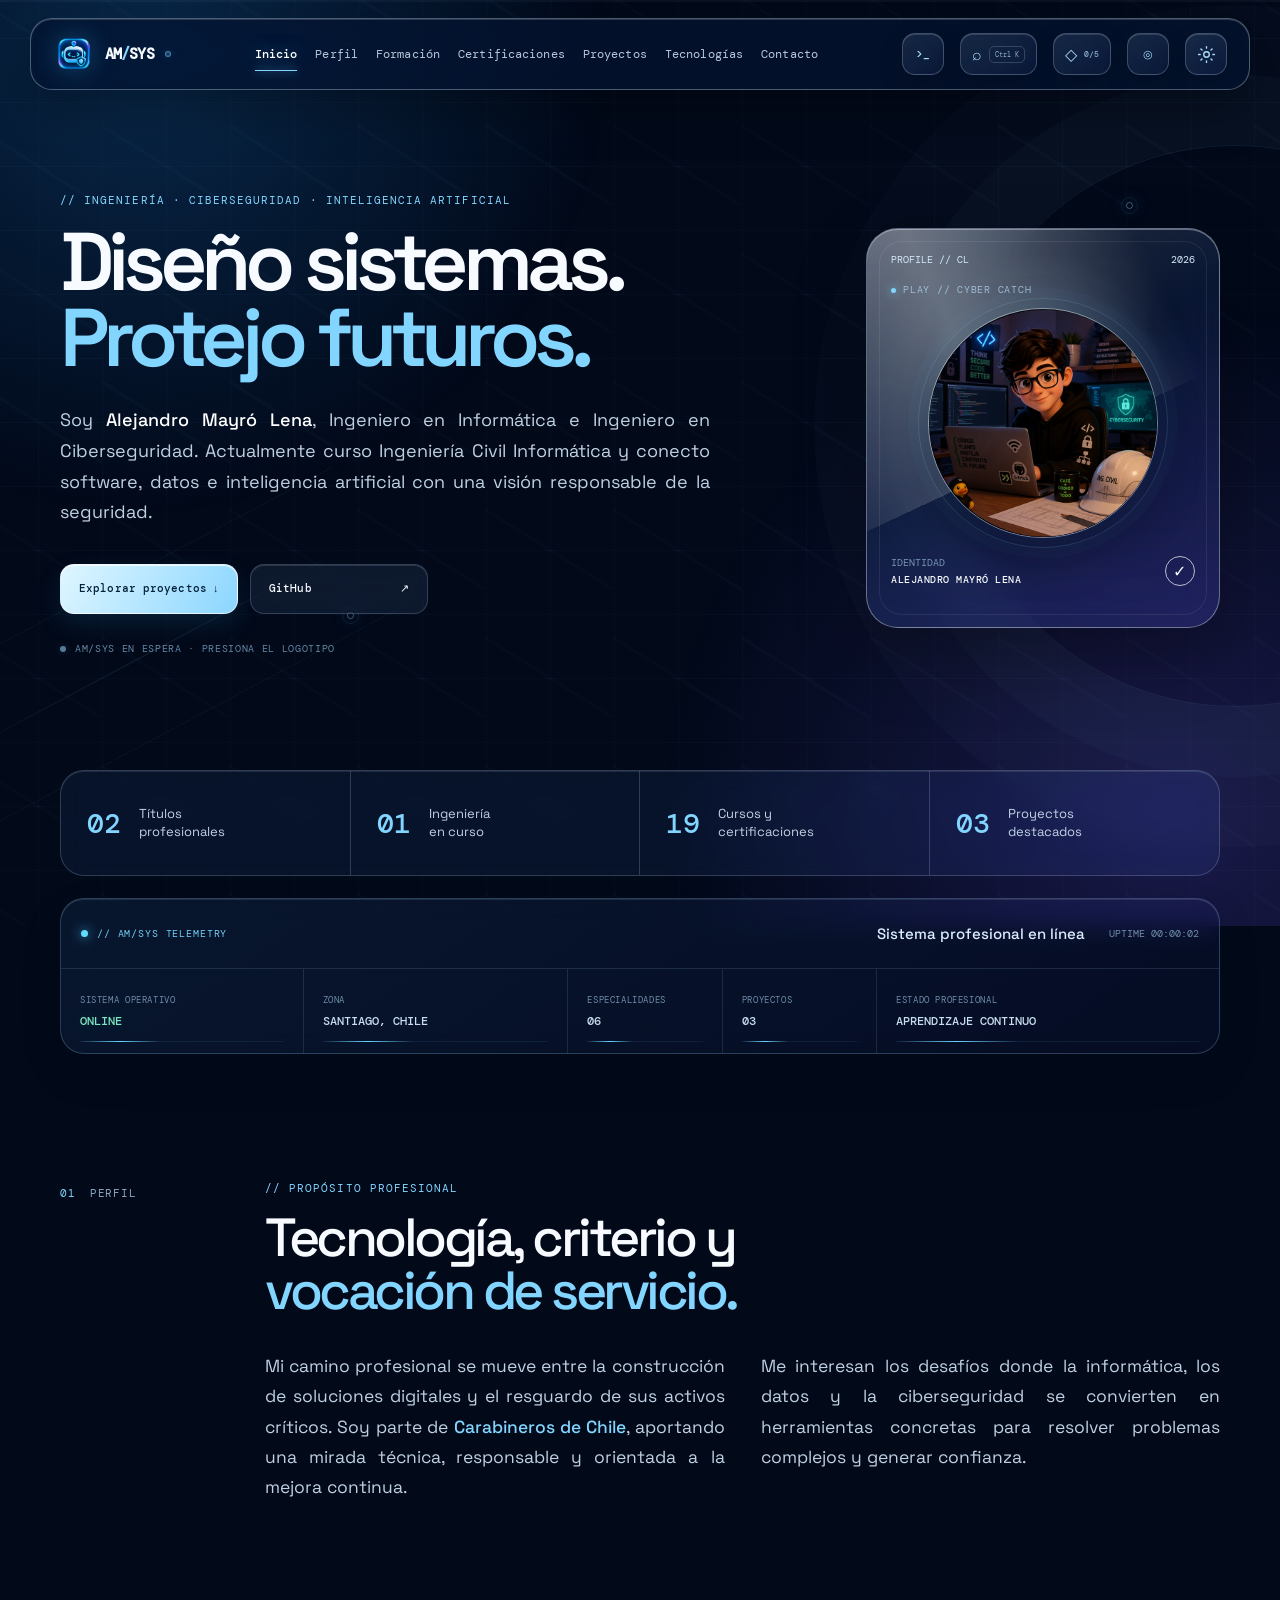
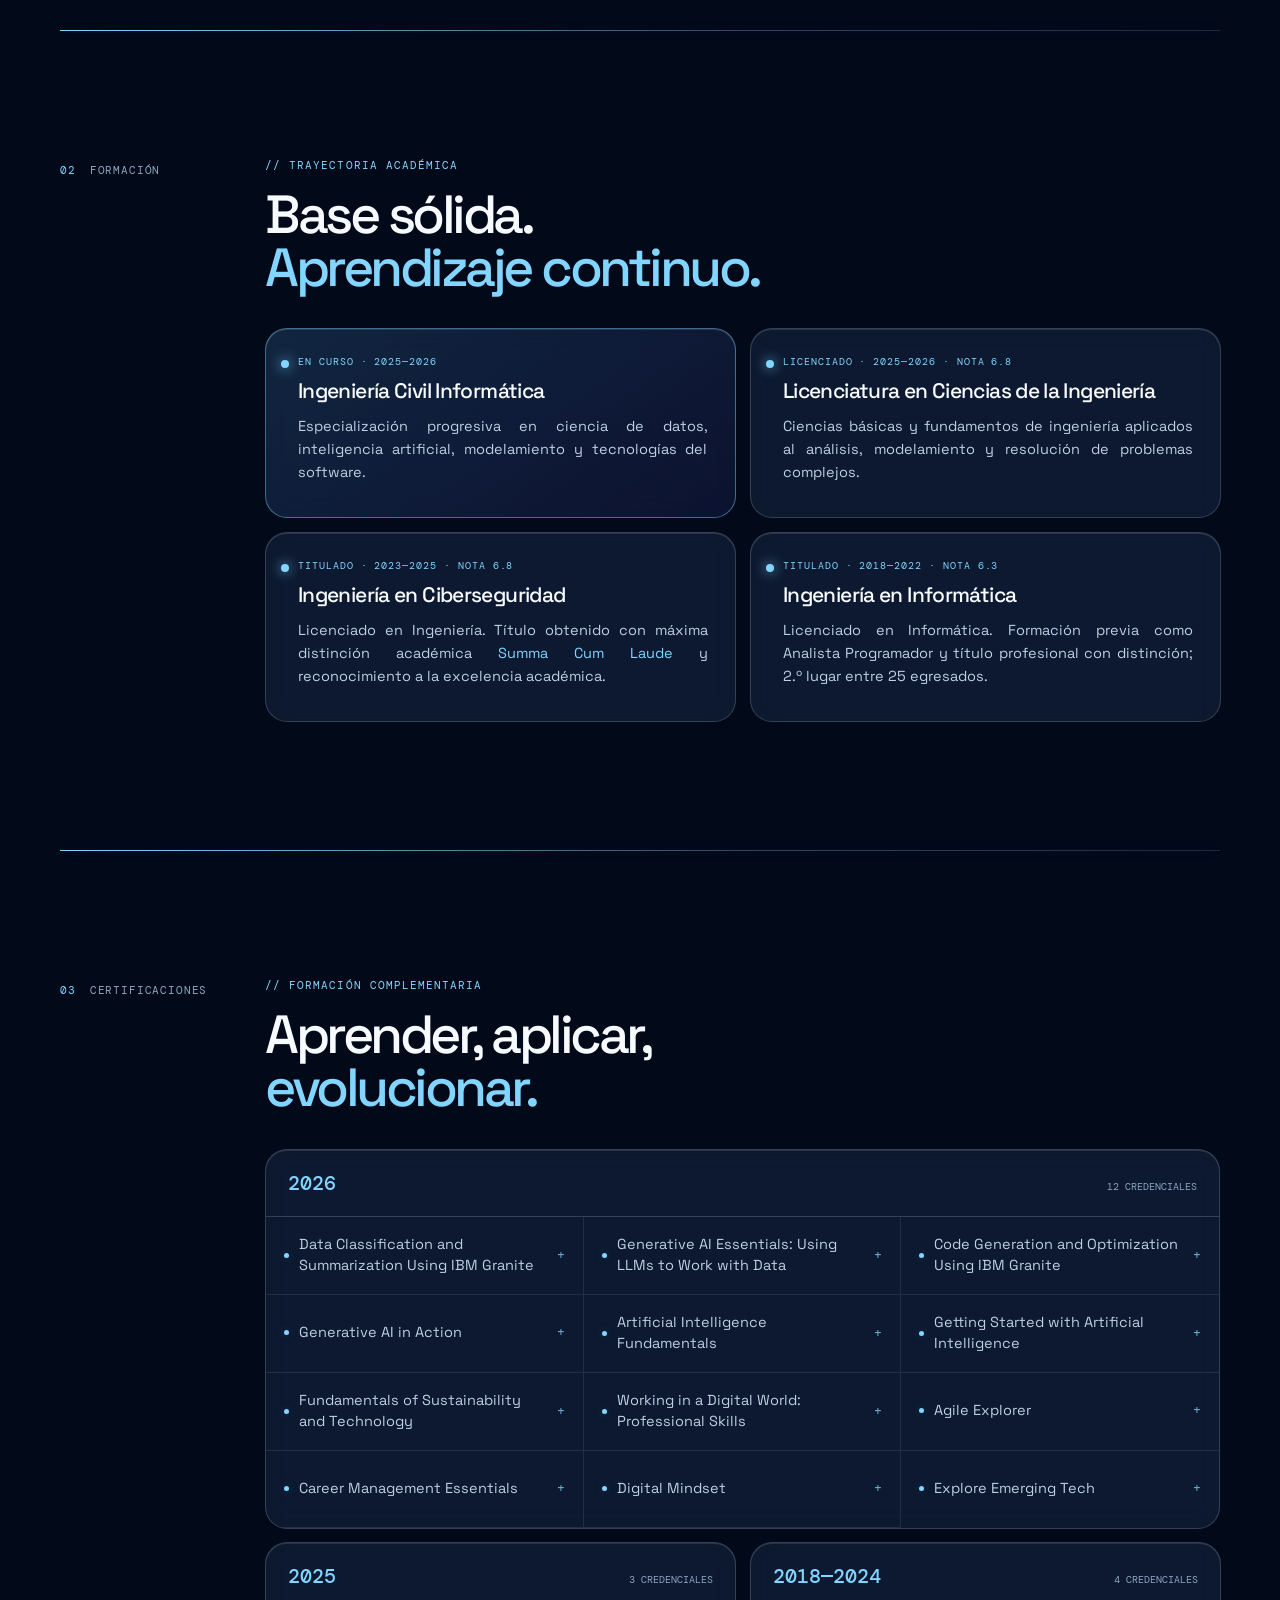
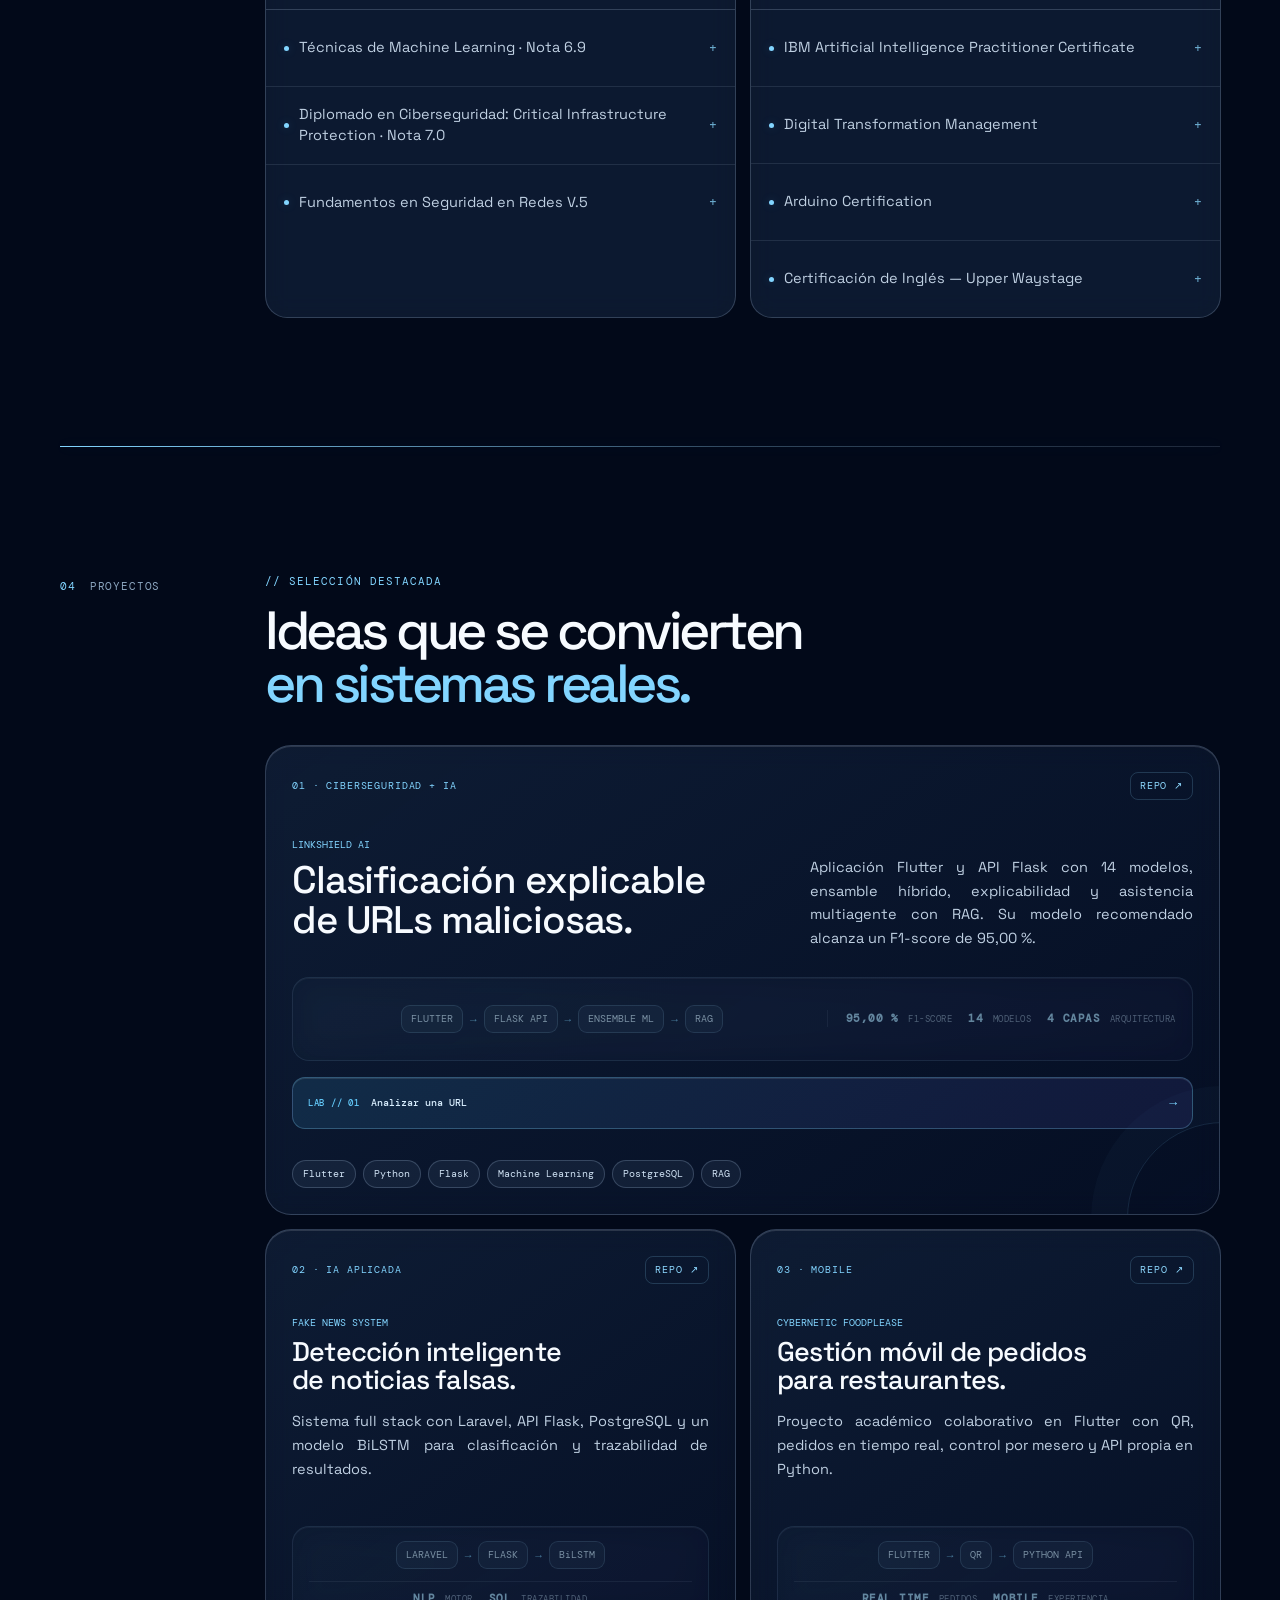
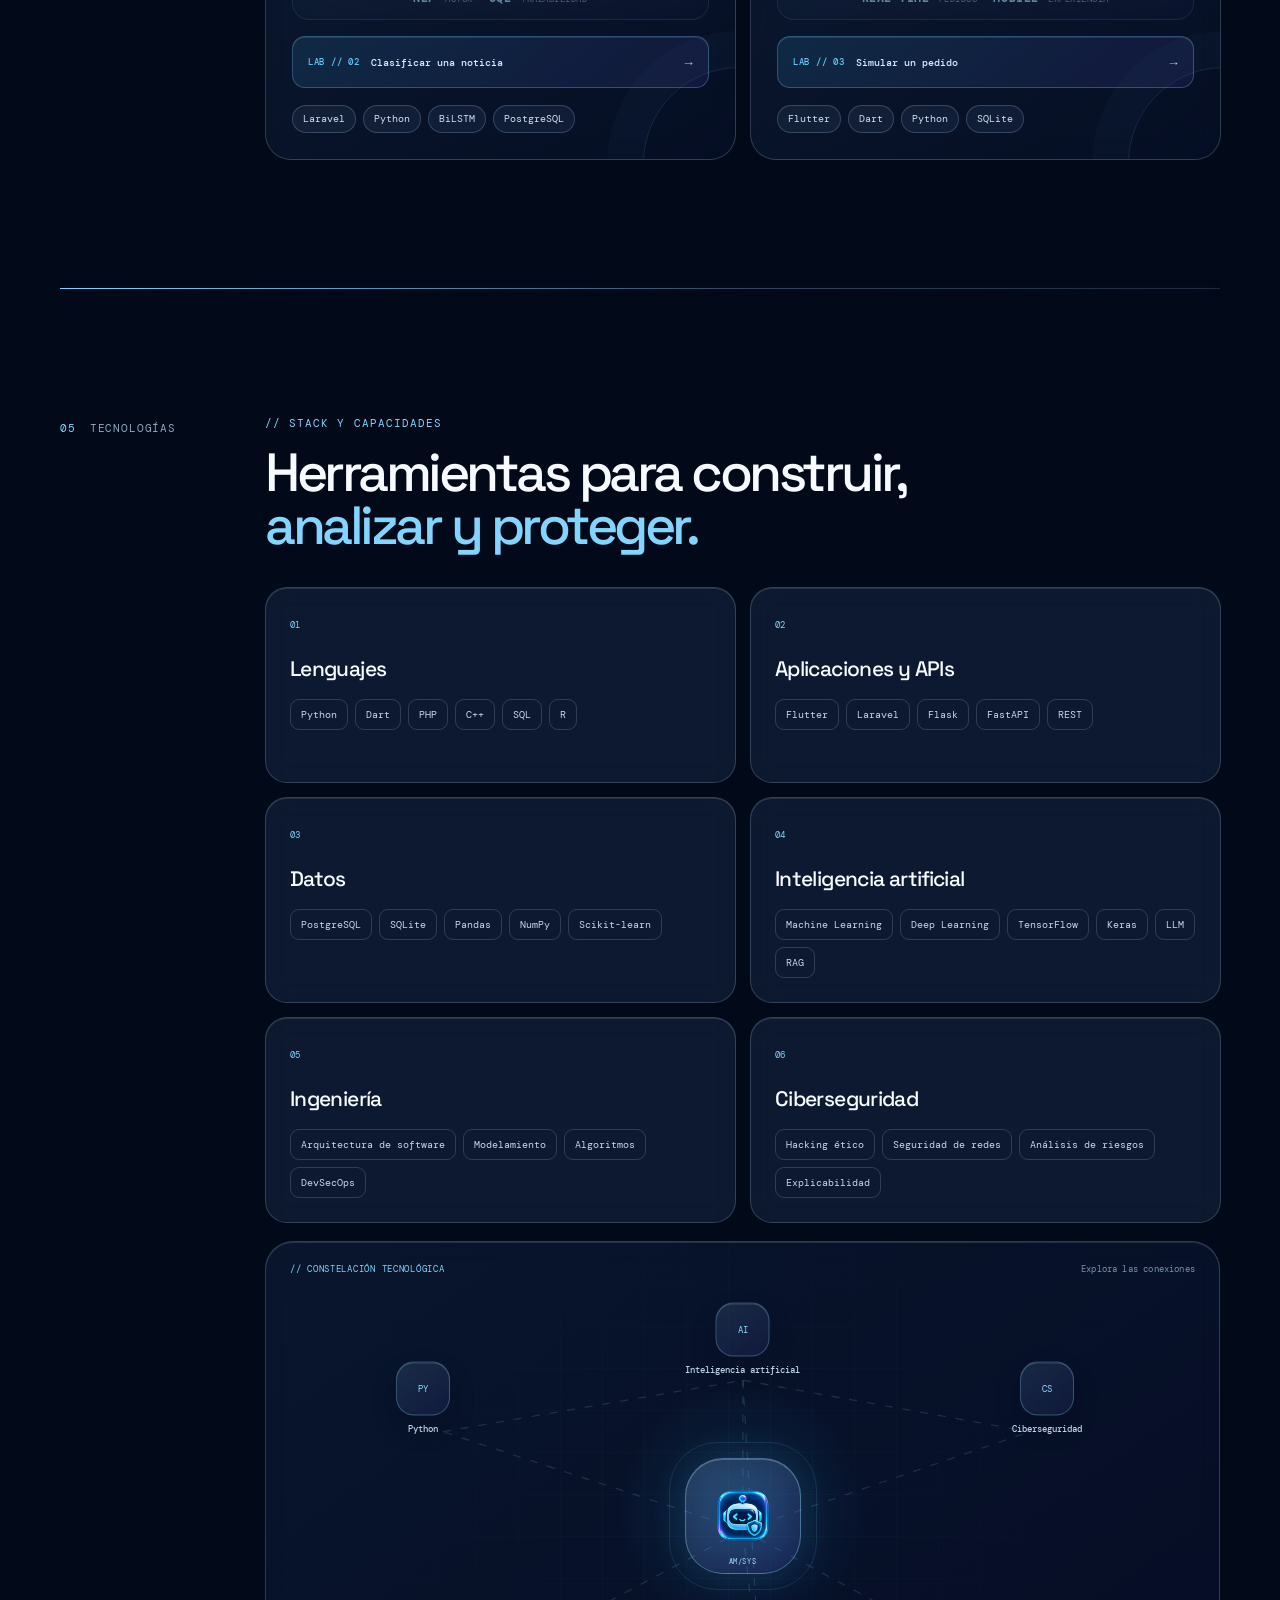
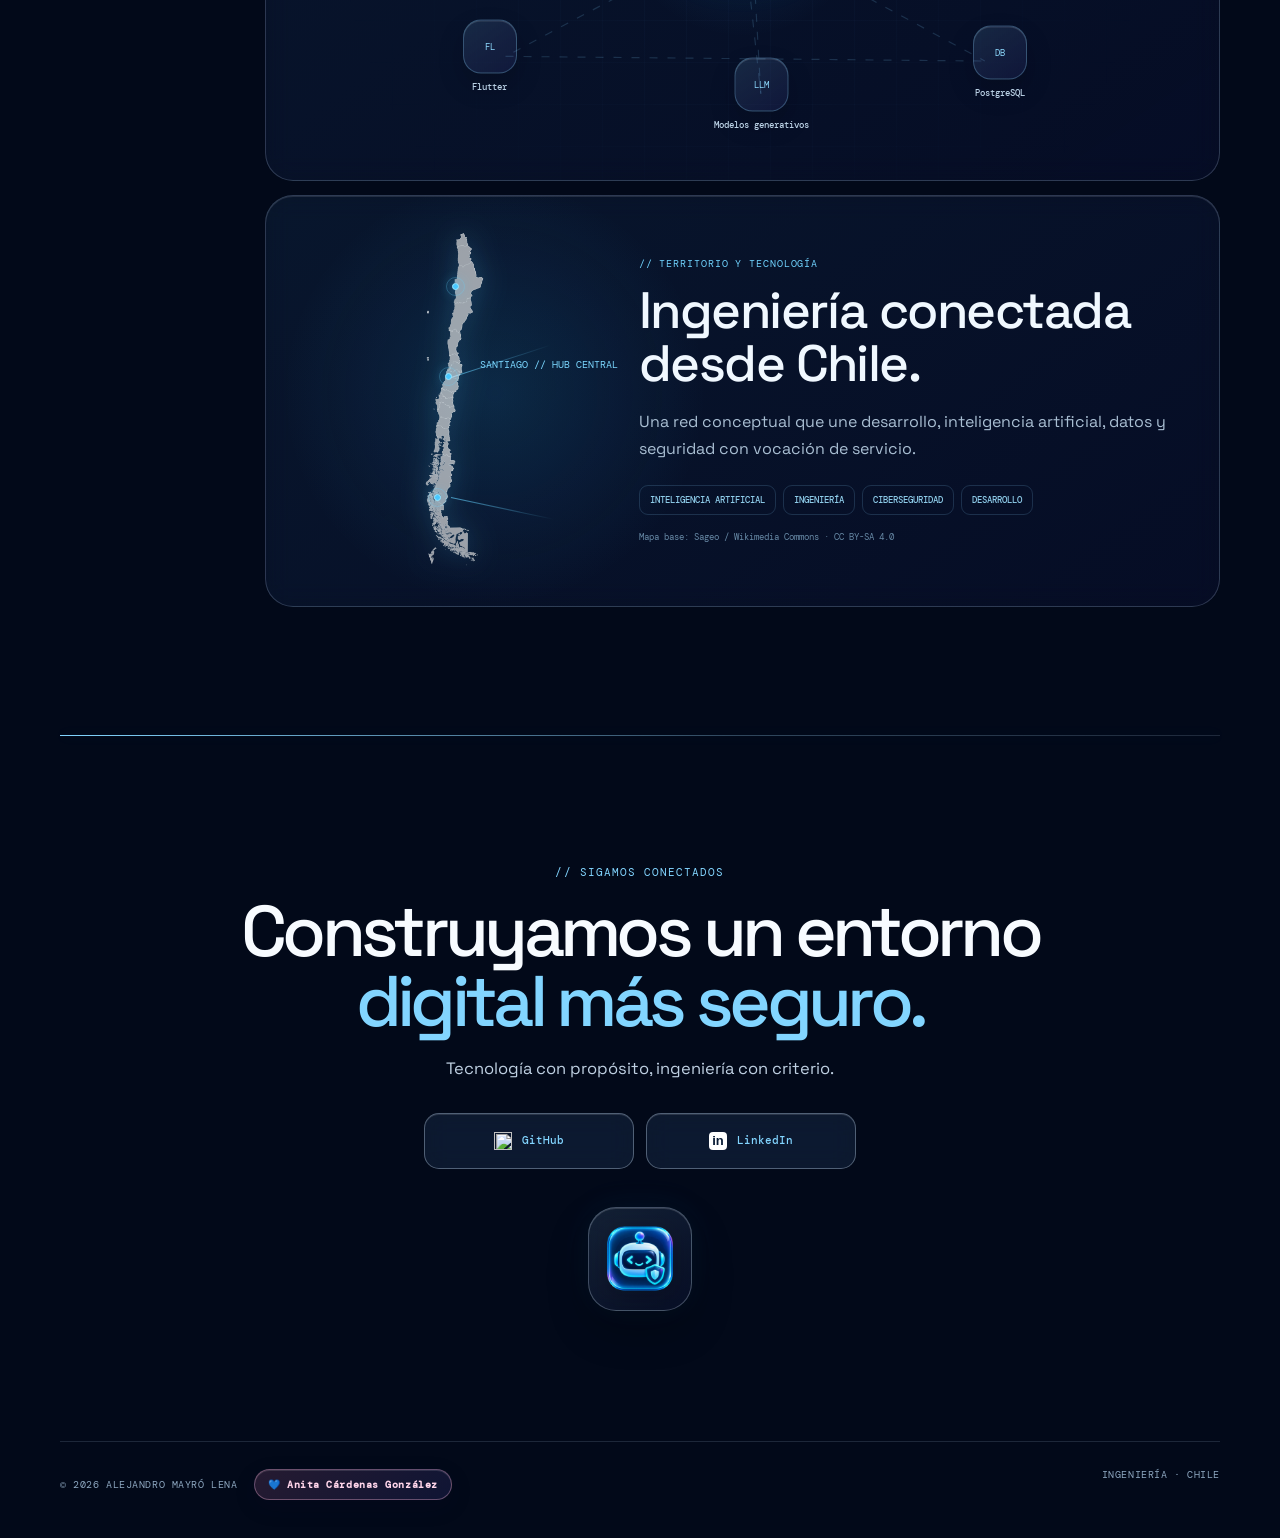
==== index.html @ 86613c45 "Refine Chile map and credential typography" ====
<!doctype html>
<html lang="es">
  <head>
    <meta charset="utf-8" />
    <meta name="viewport" content="width=device-width, initial-scale=1" />
    <meta name="theme-color" content="#020b1e" />
    <meta name="color-scheme" content="dark" />
    <meta name="description" content="Portafolio profesional de Alejandro Mayró Lena: ingeniería informática, ciberseguridad, inteligencia artificial y desarrollo de software." />
    <meta property="og:type" content="website" />
    <meta property="og:title" content="Alejandro Mayró Lena | Ingeniería, IA y Ciberseguridad" />
    <meta property="og:description" content="Ingeniería informática, ciberseguridad, inteligencia artificial y desarrollo de software con propósito." />
    <meta property="og:url" content="https://alejandrodart.github.io/" />
    <meta property="og:image" content="https://alejandrodart.github.io/og.png" />
    <meta name="twitter:card" content="summary_large_image" />
    <meta name="twitter:title" content="Alejandro Mayró Lena | Ingeniería, IA y Ciberseguridad" />
    <meta name="twitter:description" content="Ingeniería informática, ciberseguridad, inteligencia artificial y desarrollo de software con propósito." />
    <meta name="twitter:image" content="https://alejandrodart.github.io/og.png" />
    <title>Alejandro Mayró Lena | Ingeniería, IA y Ciberseguridad</title>
    <script>
      try {
        document.documentElement.dataset.theme = localStorage.getItem("am-theme") === "light" ? "light" : "dark";
        if (!localStorage.getItem("am-v5-release-boot-seen") && !window.matchMedia("(prefers-reduced-motion: reduce)").matches) {
          document.documentElement.classList.add("boot-pending");
        }
      } catch {
        document.documentElement.dataset.theme = "dark";
      }
    </script>
    <link rel="icon" type="image/png" href="assets/am-cyberbot-logo-web.png" />
    <link rel="apple-touch-icon" href="assets/am-cyberbot-logo-web.png" />
    <link rel="preconnect" href="https://fonts.googleapis.com" />
    <link rel="preconnect" href="https://fonts.gstatic.com" crossorigin />
    <link href="https://fonts.googleapis.com/css2?family=DM+Mono:wght@400;500&family=Space+Grotesk:wght@400;500;600;700&display=swap" rel="stylesheet" />
    <link rel="stylesheet" href="styles.css?v=5.2.0" />
  </head>
  <body>
    <div class="boot-screen" id="boot-screen" aria-hidden="true">
      <div class="boot-core">
        <div class="boot-logo"><img src="assets/am-cyberbot-logo-web.png" alt="" width="84" height="84" /></div>
        <p>// AM/SYS · INGENIERÍA DIGITAL</p>
        <strong>Inicializando sistema</strong>
        <div class="boot-progress"><span></span></div>
        <small id="boot-status">Verificando arquitectura...</small>
      </div>
    </div>

    <div class="scroll-progress" aria-hidden="true"><span id="scroll-progress-fill"></span></div>
    <div class="engineering-bg" aria-hidden="true">
      <div class="data-rain" id="data-rain"></div>
      <i></i><i></i><i></i><i></i>
    </div>
    <div class="holo-blueprint" id="holo-blueprint" aria-hidden="true">
      <span style="--hx:9%;--hy:22%">∇ · F(x) = Σ wᵢxᵢ</span>
      <span style="--hx:69%;--hy:16%">SECURE // 256</span>
      <span style="--hx:15%;--hy:72%">λ → MODEL</span>
      <span style="--hx:74%;--hy:77%">{ DATA : TRUST }</span>
      <span style="--hx:47%;--hy:46%">01001101 · AI</span>
    </div>
    <div class="tech-cursor" id="tech-cursor" aria-hidden="true"><i></i></div>
    <div class="system-toast" id="system-toast" role="status" aria-live="polite"></div>

    <header class="topbar">
      <button class="brand" id="system-toggle" type="button" aria-pressed="false" aria-label="Activar modo Sistema Activo" title="Activar modo Sistema Activo"><img src="assets/am-cyberbot-logo-web.png" alt="" width="42" height="42" /><span class="brand-word">AM<span>/</span>SYS</span><i class="brand-status" aria-hidden="true"></i></button>
      <nav aria-label="Navegación principal">
        <a href="#inicio">Inicio</a>
        <a href="#perfil">Perfil</a>
        <a href="#formacion">Formación</a>
        <a href="#certificaciones">Certificaciones</a>
        <a href="#proyectos">Proyectos</a>
        <a href="#tecnologias">Tecnologías</a>
        <a href="#contacto">Contacto</a>
      </nav>
      <button class="terminal-toggle" id="terminal-toggle" type="button" aria-haspopup="dialog" aria-controls="terminal-modal" aria-expanded="false" aria-keyshortcuts="`" aria-label="Abrir terminal personal" title="Abrir terminal personal">&gt;_</button>
      <button class="command-toggle" id="command-toggle" type="button" aria-haspopup="dialog" aria-controls="command-palette" aria-expanded="false" aria-keyshortcuts="Control+K Meta+K" aria-label="Abrir paleta de comandos" title="Buscar y ejecutar comandos"><span aria-hidden="true">⌕</span><kbd>Ctrl K</kbd></button>
      <button class="achievement-toggle" id="achievement-toggle" type="button" aria-haspopup="dialog" aria-controls="achievement-modal" aria-expanded="false" aria-label="Ver insignias obtenidas" title="Insignias AM/SYS"><span aria-hidden="true">◇</span><b id="achievement-count">0/5</b></button>
      <button class="cursor-toggle" id="cursor-toggle" type="button" aria-pressed="true" aria-label="Desactivar cursor tecnológico" title="Desactivar cursor tecnológico">◎</button>
      <button class="theme-toggle" id="theme-toggle" type="button" aria-label="Activar tema claro" title="Activar tema claro">
        <svg class="theme-icon theme-icon-sun" viewBox="0 0 24 24" aria-hidden="true"><circle cx="12" cy="12" r="3.5"></circle><path d="M12 2v2M12 20v2M4.93 4.93l1.42 1.42M17.65 17.65l1.42 1.42M2 12h2M20 12h2M4.93 19.07l1.42-1.42M17.65 6.35l1.42-1.42"></path></svg>
        <svg class="theme-icon theme-icon-moon" viewBox="0 0 24 24" aria-hidden="true"><path d="M20.4 15.1A8.4 8.4 0 0 1 8.9 3.6 8.8 8.8 0 1 0 20.4 15.1Z"></path></svg>
      </button>
    </header>

    <main id="inicio">
      <section class="hero" aria-labelledby="titulo-principal">
        <div class="hero-copy">
          <p class="eyebrow">// INGENIERÍA · CIBERSEGURIDAD · INTELIGENCIA ARTIFICIAL</p>
          <h1 id="titulo-principal">Diseño sistemas.<br /><em>Protejo futuros.</em></h1>
          <p class="intro">Soy <strong>Alejandro Mayró Lena</strong>, Ingeniero en Informática e Ingeniero en Ciberseguridad. Actualmente curso Ingeniería Civil Informática y conecto software, datos e inteligencia artificial con una visión responsable de la seguridad.</p>
          <div class="cta-row">
            <a class="button primary" href="#proyectos">Explorar proyectos <span>↓</span></a>
            <a class="button secondary" href="https://github.com/AlejandroDart" target="_blank" rel="noreferrer">GitHub <span>↗</span></a>
          </div>
          <div class="hero-system-readout" aria-live="polite"><i></i><span>AM/SYS EN ESPERA · PRESIONA EL LOGOTIPO</span></div>
        </div>

        <div class="identity-card" id="game-trigger" role="button" tabindex="0" aria-haspopup="dialog" aria-expanded="false" aria-label="Iniciar Cyber Catch desde la tarjeta profesional">
          <div class="card-meta"><span>PROFILE // CL</span><span>2026</span></div>
          <div class="portrait-frame">
            <img src="assets/alejandro-avatar-web.png" alt="Retrato ilustrado de Alejandro Mayró Lena" width="230" height="230" fetchpriority="high" />
            <span class="portrait-ring" aria-hidden="true"></span>
          </div>
          <div class="card-data">
            <div><small>IDENTIDAD</small><strong>ALEJANDRO MAYRÓ LENA</strong></div>
            <span class="verified">✓</span>
          </div>
          <span class="game-hint">PLAY // CYBER CATCH</span>
          <div class="reflection" aria-hidden="true"></div>
        </div>
      </section>

      <section class="metrics" aria-label="Resumen profesional">
        <article><strong>02</strong><span>Títulos<br />profesionales</span></article>
        <article><strong>01</strong><span>Ingeniería<br />en curso</span></article>
        <article><strong>19</strong><span>Cursos y<br />certificaciones</span></article>
        <article><strong>03</strong><span>Proyectos<br />destacados</span></article>
      </section>

      <section class="telemetry-panel" aria-labelledby="telemetry-title">
        <header class="telemetry-head">
          <div><span class="telemetry-pulse" aria-hidden="true"></span><p>// AM/SYS TELEMETRY</p></div>
          <strong id="telemetry-title">Sistema profesional en línea</strong>
          <small id="telemetry-uptime">UPTIME 00:00:00</small>
        </header>
        <div class="telemetry-grid">
          <article><span>SISTEMA OPERATIVO</span><strong class="telemetry-online">ONLINE</strong><i aria-hidden="true"></i></article>
          <article><span>ZONA</span><strong>SANTIAGO, CHILE</strong><i aria-hidden="true"></i></article>
          <article><span>ESPECIALIDADES</span><strong>06</strong><i aria-hidden="true"></i></article>
          <article><span>PROYECTOS</span><strong>03</strong><i aria-hidden="true"></i></article>
          <article><span>ESTADO PROFESIONAL</span><strong>APRENDIZAJE CONTINUO</strong><i aria-hidden="true"></i></article>
        </div>
      </section>

      <section id="perfil" class="section-grid profile" aria-labelledby="perfil-titulo">
        <div class="section-label"><span>01</span><p>PERFIL</p></div>
        <div class="section-content">
          <p class="eyebrow">// PROPÓSITO PROFESIONAL</p>
          <h2 id="perfil-titulo">Tecnología, criterio y<br /><em>vocación de servicio.</em></h2>
          <div class="prose-grid">
            <p>Mi camino profesional se mueve entre la construcción de soluciones digitales y el resguardo de sus activos críticos. Soy parte de <strong>Carabineros de Chile</strong>, aportando una mirada técnica, responsable y orientada a la mejora continua.</p>
            <p>Me interesan los desafíos donde la informática, los datos y la ciberseguridad se convierten en herramientas concretas para resolver problemas complejos y generar confianza.</p>
          </div>
        </div>
      </section>

      <section id="formacion" class="section-grid education" aria-labelledby="formacion-titulo">
        <div class="section-label"><span>02</span><p>FORMACIÓN</p></div>
        <div class="section-content">
          <p class="eyebrow">// TRAYECTORIA ACADÉMICA</p>
          <h2 id="formacion-titulo">Base sólida.<br /><em>Aprendizaje continuo.</em></h2>
          <div class="timeline">
            <article class="timeline-card current">
              <span class="node"></span><p class="timeline-kicker">EN CURSO · 2025—2026</p>
              <h3>Ingeniería Civil Informática</h3>
              <p>Especialización progresiva en ciencia de datos, inteligencia artificial, modelamiento y tecnologías del software.</p>
            </article>
            <article class="timeline-card">
              <span class="node"></span><p class="timeline-kicker">LICENCIADO · 2025—2026 · NOTA 6.8</p>
              <h3>Licenciatura en Ciencias de la Ingeniería</h3>
              <p>Ciencias básicas y fundamentos de ingeniería aplicados al análisis, modelamiento y resolución de problemas complejos.</p>
            </article>
            <article class="timeline-card">
              <span class="node"></span><p class="timeline-kicker">TITULADO · 2023—2025 · NOTA 6.8</p>
              <h3>Ingeniería en Ciberseguridad</h3>
              <p>Licenciado en Ingeniería. Título obtenido con máxima distinción académica <em>Summa Cum Laude</em> y reconocimiento a la excelencia académica.</p>
            </article>
            <article class="timeline-card">
              <span class="node"></span><p class="timeline-kicker">TITULADO · 2018—2022 · NOTA 6.3</p>
              <h3>Ingeniería en Informática</h3>
              <p>Licenciado en Informática. Formación previa como Analista Programador y título profesional con distinción; 2.º lugar entre 25 egresados.</p>
            </article>
          </div>
        </div>
      </section>

      <section id="certificaciones" class="section-grid certifications" aria-labelledby="certificaciones-titulo">
        <div class="section-label"><span>03</span><p>CERTIFICACIONES</p></div>
        <div class="section-content">
          <p class="eyebrow">// FORMACIÓN COMPLEMENTARIA</p>
          <h2 id="certificaciones-titulo">Aprender, aplicar,<br /><em>evolucionar.</em></h2>
          <div class="cert-groups">
            <article class="cert-year">
              <div><strong>2026</strong><span>12 credenciales</span></div>
              <ul>
                <li>Data Classification and Summarization Using IBM Granite</li><li>Generative AI Essentials: Using LLMs to Work with Data</li><li>Code Generation and Optimization Using IBM Granite</li><li>Generative AI in Action</li><li>Artificial Intelligence Fundamentals</li><li>Getting Started with Artificial Intelligence</li><li>Fundamentals of Sustainability and Technology</li><li>Working in a Digital World: Professional Skills</li><li>Agile Explorer</li><li>Career Management Essentials</li><li>Digital Mindset</li><li>Explore Emerging Tech</li>
              </ul>
            </article>
            <article class="cert-year">
              <div><strong>2025</strong><span>3 credenciales</span></div>
              <ul><li>Técnicas de Machine Learning · Nota 6.9</li><li>Diplomado en Ciberseguridad: Critical Infrastructure Protection · Nota 7.0</li><li>Fundamentos en Seguridad en Redes V.5</li></ul>
            </article>
            <article class="cert-year compact">
              <div><strong>2018—2024</strong><span>4 credenciales</span></div>
              <ul><li>IBM Artificial Intelligence Practitioner Certificate</li><li>Digital Transformation Management</li><li>Arduino Certification</li><li>Certificación de Inglés — Upper Waystage</li></ul>
            </article>
          </div>
        </div>
      </section>

      <section id="proyectos" class="section-grid projects" aria-labelledby="proyectos-titulo">
        <div class="section-label"><span>04</span><p>PROYECTOS</p></div>
        <div class="section-content">
          <p class="eyebrow">// SELECCIÓN DESTACADA</p>
          <h2 id="proyectos-titulo">Ideas que se convierten<br /><em>en sistemas reales.</em></h2>
          <div class="project-grid">
            <article class="project-card featured" data-project="phishing">
              <div class="project-top"><span>01 · CIBERSEGURIDAD + IA</span><a class="project-repo" href="https://github.com/AlejandroDart/phishing-url-classifier" target="_blank" rel="noreferrer" aria-label="Abrir repositorio de LinkShield AI">REPO ↗</a></div>
              <div class="project-body">
                <div><p class="project-name">LinkShield AI</p><h3>Clasificación explicable de URLs maliciosas.</h3></div>
                <p>Aplicación Flutter y API Flask con 14 modelos, ensamble híbrido, explicabilidad y asistencia multiagente con RAG. Su modelo recomendado alcanza un F1-score de 95,00 %.</p>
              </div>
              <div class="project-preview" aria-hidden="true">
                <div class="architecture-flow"><span>FLUTTER</span><b>→</b><span>FLASK API</span><b>→</b><span>ENSEMBLE ML</span><b>→</b><span>RAG</span></div>
                <div class="preview-metrics"><span><strong>95,00 %</strong> F1-SCORE</span><span><strong>14</strong> MODELOS</span><span><strong>4 CAPAS</strong> ARQUITECTURA</span></div>
              </div>
              <button class="lab-launch" type="button" data-lab="phishing"><span>LAB // 01</span>Analizar una URL <b>→</b></button>
              <div class="project-tags"><span>Flutter</span><span>Python</span><span>Flask</span><span>Machine Learning</span><span>PostgreSQL</span><span>RAG</span></div>
            </article>
            <article class="project-card" data-project="news">
              <div class="project-top"><span>02 · IA APLICADA</span><a class="project-repo" href="https://github.com/AlejandroDart/fake-news-system" target="_blank" rel="noreferrer" aria-label="Abrir repositorio de Fake News System">REPO ↗</a></div>
              <p class="project-name">Fake News System</p>
              <h3>Detección inteligente de noticias falsas.</h3>
              <p>Sistema full stack con Laravel, API Flask, PostgreSQL y un modelo BiLSTM para clasificación y trazabilidad de resultados.</p>
              <div class="project-preview" aria-hidden="true">
                <div class="architecture-flow"><span>LARAVEL</span><b>→</b><span>FLASK</span><b>→</b><span>BiLSTM</span></div>
                <div class="preview-metrics"><span><strong>NLP</strong> MOTOR</span><span><strong>SQL</strong> TRAZABILIDAD</span></div>
              </div>
              <button class="lab-launch" type="button" data-lab="news"><span>LAB // 02</span>Clasificar una noticia <b>→</b></button>
              <div class="project-tags"><span>Laravel</span><span>Python</span><span>BiLSTM</span><span>PostgreSQL</span></div>
            </article>
            <article class="project-card" data-project="food">
              <div class="project-top"><span>03 · MOBILE</span><a class="project-repo" href="https://github.com/AlejandroDart/FoodPlease" target="_blank" rel="noreferrer" aria-label="Abrir repositorio de FoodPlease">REPO ↗</a></div>
              <p class="project-name">Cybernetic FoodPlease</p>
              <h3>Gestión móvil de pedidos para restaurantes.</h3>
              <p>Proyecto académico colaborativo en Flutter con QR, pedidos en tiempo real, control por mesero y API propia en Python.</p>
              <div class="project-preview" aria-hidden="true">
                <div class="architecture-flow"><span>FLUTTER</span><b>→</b><span>QR</span><b>→</b><span>PYTHON API</span></div>
                <div class="preview-metrics"><span><strong>REAL TIME</strong> PEDIDOS</span><span><strong>MOBILE</strong> EXPERIENCIA</span></div>
              </div>
              <button class="lab-launch" type="button" data-lab="food"><span>LAB // 03</span>Simular un pedido <b>→</b></button>
              <div class="project-tags"><span>Flutter</span><span>Dart</span><span>Python</span><span>SQLite</span></div>
            </article>
          </div>
        </div>
      </section>

      <section id="tecnologias" class="section-grid technologies" aria-labelledby="tecnologias-titulo">
        <div class="section-label"><span>05</span><p>TECNOLOGÍAS</p></div>
        <div class="section-content">
          <p class="eyebrow">// STACK Y CAPACIDADES</p>
          <h2 id="tecnologias-titulo">Herramientas para construir,<br /><em>analizar y proteger.</em></h2>
          <div class="tech-grid">
            <article><span class="tech-number">01</span><h3>Lenguajes</h3><div><span>Python</span><span>Dart</span><span>PHP</span><span>C++</span><span>SQL</span><span>R</span></div></article>
            <article><span class="tech-number">02</span><h3>Aplicaciones y APIs</h3><div><span>Flutter</span><span>Laravel</span><span>Flask</span><span>FastAPI</span><span>REST</span></div></article>
            <article><span class="tech-number">03</span><h3>Datos</h3><div><span>PostgreSQL</span><span>SQLite</span><span>Pandas</span><span>NumPy</span><span>Scikit-learn</span></div></article>
            <article><span class="tech-number">04</span><h3>Inteligencia artificial</h3><div><span>Machine Learning</span><span>Deep Learning</span><span>TensorFlow</span><span>Keras</span><span>LLM</span><span>RAG</span></div></article>
            <article><span class="tech-number">05</span><h3>Ingeniería</h3><div><span>Arquitectura de software</span><span>Modelamiento</span><span>Algoritmos</span><span>DevSecOps</span></div></article>
            <article><span class="tech-number">06</span><h3>Ciberseguridad</h3><div><span>Hacking ético</span><span>Seguridad de redes</span><span>Análisis de riesgos</span><span>Explicabilidad</span></div></article>
          </div>
          <div class="tech-map" id="tech-map" aria-label="Mapa interactivo de conexiones tecnológicas">
            <div class="tech-map-head"><span>// CONSTELACIÓN TECNOLÓGICA</span><small>Explora las conexiones</small></div>
            <svg class="tech-edges" viewBox="0 0 1000 500" preserveAspectRatio="none" aria-hidden="true">
              <line class="edge python ia" x1="500" y1="250" x2="165" y2="145" />
              <line class="edge flutter" x1="500" y1="250" x2="235" y2="385" />
              <line class="edge ia llm" x1="500" y1="250" x2="500" y2="90" />
              <line class="edge cyber ia" x1="500" y1="250" x2="820" y2="145" />
              <line class="edge postgres flutter" x1="500" y1="250" x2="770" y2="390" />
              <line class="edge llm" x1="500" y1="250" x2="520" y2="425" />
              <line class="edge python ia llm" x1="165" y1="145" x2="500" y2="90" />
              <line class="edge flutter postgres" x1="235" y1="385" x2="770" y2="390" />
              <line class="edge ia cyber" x1="500" y1="90" x2="820" y2="145" />
              <line class="edge ia llm" x1="500" y1="90" x2="520" y2="425" />
            </svg>
            <button class="tech-node node-python" type="button" data-tech="python"><span>PY</span><strong>Python</strong></button>
            <button class="tech-node node-flutter" type="button" data-tech="flutter"><span>FL</span><strong>Flutter</strong></button>
            <button class="tech-node node-ia" type="button" data-tech="ia"><span>AI</span><strong>Inteligencia artificial</strong></button>
            <button class="tech-node node-cyber" type="button" data-tech="cyber"><span>CS</span><strong>Ciberseguridad</strong></button>
            <button class="tech-node node-postgres" type="button" data-tech="postgres"><span>DB</span><strong>PostgreSQL</strong></button>
            <button class="tech-node node-llm" type="button" data-tech="llm"><span>LLM</span><strong>Modelos generativos</strong></button>
            <div class="tech-core" aria-hidden="true"><img src="assets/am-cyberbot-logo-web.png" alt="" width="68" height="68" /><span>AM/SYS</span></div>
          </div>
          <div class="chile-network" aria-label="Mapa tecnológico de Chile con centro en Santiago">
            <div class="chile-visual" aria-hidden="true">
              <img class="chile-land" src="assets/chile-map-sageo-cc-by-sa.png" alt="" width="240" height="1200" loading="lazy" decoding="async" />
              <i class="chile-node chile-node-north"></i>
              <i class="chile-node chile-node-santiago"></i>
              <i class="chile-node chile-node-south"></i>
              <span class="chile-city">SANTIAGO // HUB CENTRAL</span>
            </div>
            <div class="chile-copy">
              <p>// TERRITORIO Y TECNOLOGÍA</p>
              <h3>Ingeniería conectada<br />desde Chile.</h3>
              <span>Una red conceptual que une desarrollo, inteligencia artificial, datos y seguridad con vocación de servicio.</span>
              <div class="chile-signals"><b>INTELIGENCIA ARTIFICIAL</b><b>INGENIERÍA</b><b>CIBERSEGURIDAD</b><b>DESARROLLO</b></div>
              <a class="map-credit" href="https://commons.wikimedia.org/wiki/File:Chile_blank_map.svg" target="_blank" rel="noreferrer">Mapa base: Sageo / Wikimedia Commons · CC BY-SA 4.0</a>
            </div>
          </div>
        </div>
      </section>

      <section id="contacto" class="contact" aria-labelledby="contacto-titulo">
        <p class="eyebrow">// SIGAMOS CONECTADOS</p>
        <h2 id="contacto-titulo">Construyamos un entorno<br /><em>digital más seguro.</em></h2>
        <p class="contact-copy">Tecnología con propósito, ingeniería con criterio.</p>
        <div class="contact-links">
          <a href="https://github.com/AlejandroDart" target="_blank" rel="noreferrer"><img src="https://cdn.simpleicons.org/github/FFFFFF" alt="" width="18" height="18" referrerpolicy="no-referrer" /><span>GitHub</span></a>
          <a href="https://www.linkedin.com/in/amavr6" target="_blank" rel="noreferrer"><span class="social-mark linkedin" aria-hidden="true">in</span><span>LinkedIn</span></a>
        </div>
        <div class="contact-brand" aria-label="Identidad visual AM Cyberbot">
          <img src="assets/am-cyberbot-logo-web.png" alt="Logotipo AM Cyberbot" width="88" height="88" loading="lazy" decoding="async" />
        </div>
      </section>
    </main>

    <div class="game-overlay" id="game-overlay" role="dialog" aria-modal="true" aria-labelledby="game-title" aria-describedby="game-help" hidden>
      <section class="game-shell">
        <header class="game-header">
          <div>
            <p class="game-kicker">// EASTER EGG ACTIVADO</p>
            <h2 id="game-title">Cyber Catch <em>// CL</em></h2>
          </div>
          <button class="game-close" id="game-close" type="button" aria-label="Cerrar juego">×</button>
        </header>

        <div class="game-hud" aria-label="Marcador del juego">
          <div><span>ATRAPADOS</span><strong id="game-caught">00</strong></div>
          <div><span>PERDIDOS</span><strong id="game-missed">00</strong></div>
          <div><span>RESTANTES</span><strong id="game-remaining">24</strong></div>
          <div><span>PUNTOS</span><strong id="game-score">0000</strong></div>
        </div>
        <div class="game-progress" aria-hidden="true"><span id="game-progress-fill"></span></div>

        <div class="game-field" id="game-field">
          <p class="game-help" id="game-help">Atrapa las esferas antes de que lleguen al final.</p>
          <div class="game-result" id="game-result" hidden>
            <p>// SESIÓN COMPLETADA</p>
            <strong id="game-final-score">0000 PTS</strong>
            <span id="game-final-detail">0 de 24 objetivos atrapados</span>
            <button type="button" id="game-restart">Jugar nuevamente</button>
          </div>
        </div>
        <p class="sr-status" id="game-status" aria-live="polite"></p>
      </section>
    </div>

    <div class="lab-modal" id="project-lab" role="dialog" aria-modal="true" aria-labelledby="lab-title" hidden>
      <section class="lab-shell">
        <header class="lab-header">
          <div class="lab-brand"><i aria-hidden="true"></i><span>AM/SYS // PROJECT LAB</span><strong id="lab-title">Laboratorio interactivo</strong></div>
          <span class="lab-local">SIMULACIÓN LOCAL · SIN ENVÍO DE DATOS</span>
          <button class="lab-close" id="lab-close" type="button" aria-label="Cerrar laboratorio">×</button>
        </header>
        <nav class="lab-tabs" role="tablist" aria-label="Demostraciones de proyectos">
          <button type="button" role="tab" data-lab-tab="phishing" aria-controls="lab-panel-phishing" aria-selected="true"><span>01</span>Analizador URL</button>
          <button type="button" role="tab" data-lab-tab="news" aria-controls="lab-panel-news" aria-selected="false"><span>02</span>Clasificador</button>
          <button type="button" role="tab" data-lab-tab="food" aria-controls="lab-panel-food" aria-selected="false"><span>03</span>FoodPlease</button>
        </nav>
        <div class="lab-stage">
          <section class="lab-panel active" id="lab-panel-phishing" role="tabpanel" data-lab-panel="phishing" aria-labelledby="url-lab-title">
            <div class="lab-panel-copy"><p>// LINKSHIELD AI · DEMO</p><h3 id="url-lab-title">Analiza una URL sospechosa.</h3><span>Una simulación heurística explica señales de riesgo inspiradas en el proyecto real.</span></div>
            <form class="lab-form url-lab-form" id="url-lab-form">
              <label for="url-lab-input">URL PARA ANALIZAR</label>
              <div><input id="url-lab-input" type="text" inputmode="url" value="http://secure-account-verify.example/login" autocomplete="off" /><button type="submit">Analizar</button></div>
            </form>
            <div class="url-lab-result" id="url-lab-result" data-level="idle" aria-live="polite">
              <div class="risk-gauge"><strong id="url-risk-score">--</strong><span>RIESGO</span></div>
              <div><small>CLASIFICACIÓN SIMULADA</small><b id="url-risk-label">ESPERANDO ANÁLISIS</b><ul id="url-signal-list"><li>Ingresa una URL y ejecuta el análisis.</li></ul></div>
            </div>
          </section>

          <section class="lab-panel" id="lab-panel-news" role="tabpanel" data-lab-panel="news" aria-labelledby="news-lab-title" hidden>
            <div class="lab-panel-copy"><p>// FAKE NEWS SYSTEM · DEMO</p><h3 id="news-lab-title">Evalúa señales de una noticia.</h3><span>El prototipo inspecciona estilo, contexto y trazabilidad para producir una estimación didáctica.</span></div>
            <form class="lab-form news-lab-form" id="news-lab-form">
              <label for="news-lab-input">TEXTO DE LA NOTICIA</label>
              <textarea id="news-lab-input" rows="5">ÚLTIMA HORA: estudio secreto revela un descubrimiento increíble que nadie quiere que conozcas. Comparte antes de que lo eliminen.</textarea>
              <button type="submit">Clasificar contenido</button>
            </form>
            <div class="news-lab-result" aria-live="polite">
              <div><span>CONFIABILIDAD ESTIMADA</span><strong id="news-trust-value">--</strong><i><b id="news-trust-bar"></b></i></div>
              <div><span>RIESGO DE DESINFORMACIÓN</span><strong id="news-risk-value">--</strong><i><b id="news-risk-bar"></b></i></div>
              <p id="news-verdict">El sistema está listo para evaluar el texto.</p>
            </div>
          </section>

          <section class="lab-panel" id="lab-panel-food" role="tabpanel" data-lab-panel="food" aria-labelledby="food-lab-title" hidden>
            <div class="lab-panel-copy"><p>// FOODPLEASE · DEMO</p><h3 id="food-lab-title">Simula un pedido en tiempo real.</h3><span>Selecciona productos, revisa la comanda y observa el flujo operativo del restaurante.</span></div>
            <div class="food-lab-grid">
              <div class="food-menu" aria-label="Productos disponibles">
                <button type="button" data-food-name="Cyber Burger" data-food-price="7490"><span>🍔</span><b>Cyber Burger</b><small>$7.490</small></button>
                <button type="button" data-food-name="Quantum Pizza" data-food-price="8990"><span>🍕</span><b>Quantum Pizza</b><small>$8.990</small></button>
                <button type="button" data-food-name="Data Coffee" data-food-price="2990"><span>☕</span><b>Data Coffee</b><small>$2.990</small></button>
                <button type="button" data-food-name="Kernel Fries" data-food-price="3490"><span>🍟</span><b>Kernel Fries</b><small>$3.490</small></button>
              </div>
              <aside class="food-order">
                <div><span>COMANDA // MESA 07</span><strong id="food-order-count">00 ITEMS</strong></div>
                <ul id="food-cart"><li class="food-empty">Selecciona productos del menú.</li></ul>
                <p><span>TOTAL</span><strong id="food-total">$0</strong></p>
                <button id="food-send-order" type="button" disabled>Enviar pedido</button>
              </aside>
            </div>
            <ol class="food-status" id="food-status" aria-live="polite"><li data-step="received">RECIBIDO</li><li data-step="kitchen">EN COCINA</li><li data-step="ready">LISTO</li></ol>
          </section>
        </div>
      </section>
    </div>

    <div class="command-palette" id="command-palette" role="dialog" aria-modal="true" aria-labelledby="command-title" hidden>
      <section class="command-shell">
        <header><span aria-hidden="true">⌕</span><label id="command-title" for="command-input">Buscar en AM/SYS</label><kbd>ESC</kbd></header>
        <input id="command-input" type="search" autocomplete="off" placeholder="Escribe proyectos, formación, jugar, Anita..." />
        <div class="command-list" id="command-list" role="listbox" aria-label="Resultados de comandos">
          <button type="button" data-command-action="section:perfil" data-keywords="perfil presentación identidad"><span>01</span><b>Ir a Perfil</b><small>PROPÓSITO PROFESIONAL</small></button>
          <button type="button" data-command-action="section:formacion" data-keywords="formación educación títulos"><span>02</span><b>Ir a Formación</b><small>TRAYECTORIA ACADÉMICA</small></button>
          <button type="button" data-command-action="section:certificaciones" data-keywords="certificaciones cursos credenciales"><span>03</span><b>Ver Credenciales</b><small>19 CERTIFICACIONES</small></button>
          <button type="button" data-command-action="section:proyectos" data-keywords="proyectos github repositorios"><span>04</span><b>Ir a Proyectos</b><small>3 SISTEMAS DESTACADOS</small></button>
          <button type="button" data-command-action="lab:phishing" data-keywords="laboratorio url phishing demo"><span>LAB</span><b>Abrir Project Lab</b><small>DEMOSTRACIONES INTERACTIVAS</small></button>
          <button type="button" data-command-action="section:tecnologias" data-keywords="tecnologías stack mapa chile"><span>05</span><b>Explorar Tecnologías</b><small>STACK Y CONEXIONES</small></button>
          <button type="button" data-command-action="game" data-keywords="jugar juego cyber catch"><span>▶</span><b>Iniciar Cyber Catch</b><small>EASTER EGG</small></button>
          <button type="button" data-command-action="theme" data-keywords="tema claro oscuro cambiar"><span>◐</span><b>Cambiar tema</b><small>CLARO / OSCURO</small></button>
          <button type="button" data-command-action="terminal" data-keywords="terminal consola comandos"><span>&gt;_</span><b>Abrir Terminal</b><small>SECURE CONSOLE</small></button>
          <button type="button" data-command-action="achievements" data-keywords="insignias logros achievements"><span>◇</span><b>Ver Insignias</b><small>PROGRESO AM/SYS</small></button>
          <button type="button" data-command-action="anita" data-keywords="anita amor sorpresa propuesta"><span>♡</span><b>Abrir Anita</b><small>PROTOCOLO ROMÁNTICO</small></button>
          <button type="button" data-command-action="section:contacto" data-keywords="contacto linkedin github"><span>06</span><b>Ir a Contacto</b><small>SIGAMOS CONECTADOS</small></button>
        </div>
        <footer><span>↑↓ NAVEGAR</span><span>ENTER EJECUTAR</span><span>CTRL K ABRIR</span></footer>
      </section>
    </div>

    <div class="achievement-modal" id="achievement-modal" role="dialog" aria-modal="true" aria-labelledby="achievement-title" hidden>
      <section class="achievement-shell">
        <header><div><span>// AM/SYS ACHIEVEMENTS</span><h2 id="achievement-title">Insignias del sistema</h2></div><button id="achievement-close" type="button" aria-label="Cerrar insignias">×</button></header>
        <div class="achievement-progress"><div><span id="achievement-progress-bar"></span></div><p><strong id="achievement-progress-count">0</strong> DE 5 DESBLOQUEADAS</p></div>
        <div class="achievement-grid">
          <article data-achievement="system"><span>◉</span><div><small>SISTEMA // 01</small><h3>Sistema activo</h3><p>Enciende el núcleo AM/SYS.</p></div><b>BLOQUEADA</b></article>
          <article data-achievement="terminal"><span>&gt;_</span><div><small>SISTEMA // 02</small><h3>Operador de consola</h3><p>Abre la terminal personal.</p></div><b>BLOQUEADA</b></article>
          <article data-achievement="game"><span>◎</span><div><small>SISTEMA // 03</small><h3>Cyber Catch</h3><p>Completa una sesión del juego.</p></div><b>BLOQUEADA</b></article>
          <article data-achievement="anita"><span>♡</span><div><small>SISTEMA // 04</small><h3>Protocolo del corazón</h3><p>Encuentra la sorpresa de Anita.</p></div><b>BLOQUEADA</b></article>
          <article data-achievement="constellation"><span>✦</span><div><small>SISTEMA // 05</small><h3>Cartógrafo tecnológico</h3><p>Explora toda la constelación.</p></div><b>BLOQUEADA</b></article>
        </div>
      </section>
    </div>

    <div class="terminal-modal" id="terminal-modal" role="dialog" aria-modal="true" aria-labelledby="terminal-title" hidden>
      <section class="terminal-shell">
        <header class="terminal-header">
          <div class="terminal-lights" aria-hidden="true"><i></i><i></i><i></i></div>
          <div><span>AM/SYS // SECURE CONSOLE</span><strong id="terminal-title">Terminal personal</strong></div>
          <button class="terminal-close" id="terminal-close" type="button" aria-label="Cerrar terminal">×</button>
        </header>
        <div class="terminal-output" id="terminal-output" role="log" aria-live="polite" aria-label="Salida de la terminal">
          <p class="terminal-system">AM/SYS v5.0 conectado · Santiago, Chile</p>
          <p>Escribe <b>ayuda</b> o selecciona un comando rápido.</p>
        </div>
        <div class="terminal-quick" aria-label="Comandos rápidos">
          <button type="button" data-command="perfil">perfil</button>
          <button type="button" data-command="proyectos">proyectos</button>
          <button type="button" data-command="stack">stack</button>
          <button type="button" data-command="contacto">contacto</button>
          <button type="button" data-command="anita">anita</button>
        </div>
        <form class="terminal-form" id="terminal-form">
          <label for="terminal-input">alejandro@am-sys:~$</label>
          <input id="terminal-input" name="command" type="text" autocomplete="off" autocapitalize="none" spellcheck="false" aria-describedby="terminal-help" />
          <button type="submit">Ejecutar</button>
        </form>
        <small id="terminal-help">Comandos: ayuda · perfil · proyectos · stack · laboratorio · insignias · contacto · anita · sistema · cursor · limpiar</small>
      </section>
    </div>

    <a class="back-top" href="#inicio" aria-label="Volver al inicio">↑</a>
    <footer><span>© 2026 ALEJANDRO MAYRÓ LENA <span id="local-surprise-slot"></span></span><span>INGENIERÍA · CHILE</span></footer>
    <script src="script.js?v=5.2.0" defer></script>
  </body>
</html>
---- styles.css ----
:root {
  --bg:#020919;
  --bg-soft:#06152f;
  --glass:rgba(115,165,226,.10);
  --glass-strong:rgba(135,188,248,.16);
  --line:rgba(197,225,255,.20);
  --line-bright:rgba(211,235,255,.34);
  --text:#f7fbff;
  --muted:#b4c8df;
  --dim:#7794b2;
  --blue:#82d5ff;
  --blue-strong:#34b9ff;
  --violet:#a99dff;
  --radius:22px;
}

* { box-sizing:border-box; }
html { scroll-behavior:smooth; scroll-padding-top:110px; }
body { margin:0; min-width:320px; padding-top:102px; overflow-x:hidden; color:var(--text); background:var(--bg); font-family:"Space Grotesk",system-ui,sans-serif; }
a { color:inherit; text-decoration:none; }
p,h1,h2,h3 { margin-top:0; }

.engineering-bg { --ambient-x:0px; --ambient-y:0px; position:fixed; inset:-26px; z-index:0; pointer-events:none; overflow:hidden; transform:translate3d(var(--ambient-x),var(--ambient-y),0); background:radial-gradient(circle at 13% 8%,rgba(31,143,235,.23),transparent 32%),radial-gradient(circle at 90% 88%,rgba(113,85,246,.22),transparent 35%),linear-gradient(rgba(120,186,244,.032) 1px,transparent 1px),linear-gradient(90deg,rgba(120,186,244,.032) 1px,transparent 1px),linear-gradient(32deg,transparent 48.8%,rgba(127,199,255,.022) 49.5%,rgba(127,199,255,.022) 50.5%,transparent 51.2%); background-size:auto,auto,64px 64px,64px 64px,128px 128px; background-position:13% 8%,90% 88%,0 0,0 0,0 0; will-change:transform; }
.engineering-bg::before { content:""; position:absolute; width:560px; height:560px; right:-210px; top:18%; border:1px solid rgba(134,207,255,.10); border-radius:50%; box-shadow:0 0 0 70px rgba(134,207,255,.022),0 0 0 140px rgba(134,207,255,.018); animation:blueprint-orbit 28s ease-in-out infinite alternate; }
.engineering-bg::after { content:""; position:absolute; width:520px; height:1px; left:-95px; bottom:28%; transform:rotate(-28deg); opacity:.72; background:linear-gradient(90deg,transparent,rgba(126,206,255,.16),transparent); box-shadow:0 78px rgba(126,206,255,.055),0 -78px rgba(126,206,255,.055); animation:survey-scan 24s ease-in-out infinite alternate; }
.engineering-bg i { --float-x:16px; --float-y:-20px; position:absolute; width:7px; height:7px; border:1px solid rgba(150,217,255,.38); border-radius:50%; box-shadow:0 0 18px rgba(70,185,255,.38); will-change:transform,opacity; animation:node-float 12s ease-in-out infinite; }
.engineering-bg i::after { content:""; position:absolute; inset:-6px; border:1px solid rgba(137,210,255,.09); border-radius:50%; animation:node-pulse 4.8s ease-out infinite; }
.engineering-bg i:nth-child(1) { left:8%; top:31%; animation-delay:-2s; }.engineering-bg i:nth-child(2) { --float-x:-19px; --float-y:17px; left:28%; top:67%; animation-duration:15s; animation-delay:-7s; }.engineering-bg i:nth-child(3) { --float-x:-13px; --float-y:-15px; right:13%; top:24%; animation-duration:13.5s; animation-delay:-5s; }.engineering-bg i:nth-child(4) { --float-x:21px; --float-y:13px; right:32%; bottom:14%; animation-duration:17s; animation-delay:-10s; }
@keyframes blueprint-orbit { to { transform:translate3d(-54px,32px,0) rotate(3deg) scale(1.045); opacity:.78; } }
@keyframes survey-scan { to { transform:translate3d(92px,-28px,0) rotate(-28deg); opacity:.4; } }
@keyframes node-float { 50% { transform:translate3d(var(--float-x),var(--float-y),0); opacity:.54; } }
@keyframes node-pulse { 0% { transform:scale(.5); opacity:0; } 35% { opacity:.6; } 100% { transform:scale(2.4); opacity:0; } }
.data-rain { position:absolute; inset:0; z-index:0; overflow:hidden; pointer-events:none; opacity:.92; -webkit-mask-image:linear-gradient(to bottom,transparent 0,#000 8%,#000 88%,transparent 100%); mask-image:linear-gradient(to bottom,transparent 0,#000 8%,#000 88%,transparent 100%); }
.data-rain::before { content:""; position:absolute; z-index:-1; left:0; right:0; top:-22vh; height:22vh; opacity:.28; background:linear-gradient(to bottom,transparent,rgba(92,200,255,.18),transparent); filter:blur(18px); animation:data-scan 13s linear infinite; }
.data-rain span { position:absolute; left:var(--left); top:-14vh; min-width:34px; height:30px; display:grid; place-items:center; padding:0 8px; border:1px solid rgba(144,216,255,.24); border-radius:999px; background:linear-gradient(145deg,rgba(120,200,255,.11),rgba(113,91,229,.07)); box-shadow:inset 0 1px rgba(255,255,255,.1),0 0 22px rgba(56,181,255,.08); color:rgba(171,227,255,.84); font:500 9px "DM Mono",monospace; letter-spacing:.05em; text-shadow:0 0 12px rgba(89,203,255,.32); opacity:0; filter:blur(var(--blur)); will-change:transform,opacity; animation:data-rain-fall var(--duration) linear var(--delay) infinite; }
.data-rain span::after { content:""; position:absolute; left:50%; top:100%; width:1px; height:clamp(44px,9vh,96px); background:linear-gradient(to bottom,rgba(113,207,255,.2),transparent); }
@keyframes data-rain-fall { 0% { opacity:0; transform:translate3d(0,-12vh,0) scale(var(--scale)) rotate(-2deg); } 9% { opacity:var(--peak); } 82% { opacity:var(--peak); } 100% { opacity:0; transform:translate3d(var(--drift),126vh,0) scale(var(--scale)) rotate(3deg); } }
@keyframes data-scan { to { transform:translate3d(0,144vh,0); } }

@media (max-width:680px) {
  .data-rain { opacity:.72; }
  .data-rain span:nth-child(n+15) { display:none; }
}

.topbar { position:fixed; top:18px; left:50%; z-index:30; width:min(1220px,calc(100% - 32px)); height:66px; transform:translateX(-50%); display:flex; align-items:center; gap:28px; padding:0 20px; border:1px solid var(--line-bright); border-radius:20px; background:rgba(5,20,46,.68); box-shadow:0 18px 50px rgba(0,0,0,.28),inset 0 1px rgba(255,255,255,.15); backdrop-filter:blur(22px) saturate(140%); }
.brand { flex:0 0 auto; font:600 16px "DM Mono",monospace; letter-spacing:-.06em; }.brand span { color:var(--blue); }
nav { flex:1; display:flex; justify-content:center; gap:22px; white-space:nowrap; }nav a { position:relative; padding:8px 0; color:#a9bdd2; font:10px "DM Mono",monospace; transition:color .2s ease; }nav a::after { content:""; position:absolute; left:0; right:100%; bottom:1px; height:1px; background:var(--blue); transition:right .2s ease; }nav a:hover { color:#fff; }nav a:hover::after { right:0; }
.status { flex:0 0 auto; display:flex; align-items:center; gap:8px; color:var(--dim); font:10px "DM Mono",monospace; }.status i { width:7px; height:7px; border-radius:50%; background:var(--blue); box-shadow:0 0 13px var(--blue); }

main,footer { position:relative; z-index:2; }main { width:min(1160px,calc(100% - 48px)); margin:auto; }
.hero { min-height:660px; display:grid; grid-template-columns:minmax(0,1.35fr) minmax(320px,.65fr); align-items:center; gap:72px; padding:58px 0 82px; }
.eyebrow,.timeline-kicker { margin-bottom:17px; color:var(--blue); font:10px "DM Mono",monospace; letter-spacing:.1em; }
h1 { margin-bottom:29px; font-size:clamp(3.7rem,6.4vw,6.2rem); line-height:.93; letter-spacing:-.075em; font-weight:600; }h2 { margin-bottom:34px; font-size:clamp(2.45rem,4.2vw,4.5rem); line-height:.98; letter-spacing:-.065em; font-weight:500; }h3 { letter-spacing:-.03em; font-weight:500; }em { color:var(--blue); font-style:normal; }
.intro { max-width:650px; margin-bottom:0; color:var(--muted); font-size:18px; line-height:1.7; text-align:justify; text-justify:inter-word; }.intro strong { color:#fff; font-weight:500; }
.cta-row { display:flex; gap:12px; margin-top:36px; }.button { min-width:174px; display:flex; justify-content:space-between; align-items:center; padding:14px 17px; border:1px solid var(--line); border-radius:14px; background:var(--glass); box-shadow:inset 0 1px rgba(255,255,255,.12); font:10px "DM Mono",monospace; backdrop-filter:blur(16px); transition:transform .2s ease,background .2s ease; }.button.primary { color:#06203b; border-color:rgba(255,255,255,.58); background:linear-gradient(120deg,#d6f2ff,#80cbff); }.button:hover { transform:translateY(-3px); background:var(--glass-strong); }

.identity-card { --portrait-y:18px; --identity-y:12px; min-height:400px; position:relative; overflow:hidden; padding:24px; border:1px solid rgba(222,240,255,.40); border-radius:32px; background:linear-gradient(145deg,rgba(229,245,255,.21),rgba(86,134,209,.10) 46%,rgba(115,94,227,.16)); box-shadow:0 28px 70px rgba(0,0,0,.30),inset 0 1px rgba(255,255,255,.34),inset 0 -42px 80px rgba(44,67,152,.13); backdrop-filter:blur(24px) saturate(135%); }
.identity-card::before { content:""; position:absolute; inset:12px; border:1px solid rgba(255,255,255,.08); border-radius:23px; }.card-meta,.card-data { position:relative; z-index:2; display:flex; justify-content:space-between; align-items:center; }.card-meta { color:#d5e9fa; font:9px "DM Mono",monospace; }.monogram { height:278px; position:relative; z-index:2; display:flex; align-items:center; justify-content:center; font-size:132px; font-weight:700; letter-spacing:-.19em; color:transparent; -webkit-text-stroke:1px rgba(238,249,255,.95); text-shadow:0 12px 30px rgba(157,216,255,.34); }.monogram span:nth-child(2) { color:rgba(238,248,255,.94); transform:translate(-18px,27px); -webkit-text-stroke:0; }.card-data div { display:grid; gap:4px; }.card-data small { color:var(--dim); font:8px "DM Mono",monospace; }.card-data strong { white-space:nowrap; font:500 10px "DM Mono",monospace; letter-spacing:.05em; }.verified { width:30px; height:30px; display:grid; place-items:center; border:1px solid rgba(255,255,255,.7); border-radius:50%; }.reflection { position:absolute; inset:-50% 26% 36% -45%; transform:rotate(-25deg); background:linear-gradient(90deg,transparent,rgba(255,255,255,.3),transparent); animation:reflection 7s ease-in-out infinite; }@keyframes reflection { 50% { transform:translate(180%,150%) rotate(-25deg); opacity:.25; } }

.metrics { display:grid; grid-template-columns:repeat(4,1fr); overflow:hidden; border:1px solid var(--line); border-radius:24px; background:rgba(101,153,218,.075); box-shadow:inset 0 1px rgba(255,255,255,.1); backdrop-filter:blur(18px); }.metrics article { min-height:98px; display:flex; align-items:center; gap:18px; padding:24px 26px; border-right:1px solid var(--line); }.metrics article:last-child { border-right:0; }.metrics strong { color:var(--blue); font:500 27px "DM Mono",monospace; }.metrics span { color:var(--muted); font-size:12px; line-height:1.35; }

.section-grid { display:grid; grid-template-columns:150px minmax(0,1fr); gap:55px; padding:128px 0; border-bottom:1px solid rgba(197,225,255,.15); scroll-margin-top:100px; }.section-label { padding-top:5px; display:flex; gap:14px; color:var(--dim); font:10px "DM Mono",monospace; letter-spacing:.08em; }.section-label span { color:var(--blue); }.section-label p { margin:0; }.section-content { width:100%; min-width:0; }.section-content > h2,.timeline,.cert-groups,.project-grid,.tech-grid { width:100%; max-width:none; }
.prose-grid { display:grid; grid-template-columns:repeat(2,minmax(0,1fr)); gap:34px; }.prose-grid p { margin:0; color:var(--muted); font-size:17px; line-height:1.72; text-align:justify; text-justify:inter-word; hyphens:auto; }.prose-grid strong { color:var(--blue); font-weight:500; }

.timeline { display:grid; grid-template-columns:repeat(2,minmax(0,1fr)); gap:14px; }.timeline-card { min-height:190px; position:relative; padding:27px 27px 25px 32px; border:1px solid var(--line); border-radius:var(--radius); background:var(--glass); box-shadow:inset 0 1px rgba(255,255,255,.12); backdrop-filter:blur(17px); }.timeline-card.current { border-color:rgba(127,213,255,.44); background:linear-gradient(145deg,rgba(104,191,255,.16),rgba(117,102,226,.10)); }.node { position:absolute; width:8px; height:8px; left:15px; top:31px; border-radius:50%; background:var(--blue); box-shadow:0 0 13px var(--blue); }.timeline-kicker { margin-bottom:9px; font-size:9px; }.timeline-card h3 { margin-bottom:11px; font-size:20px; }.timeline-card > p:last-child { margin:0; color:var(--muted); font-size:14px; line-height:1.58; text-align:justify; text-justify:inter-word; hyphens:auto; }

.cert-groups { display:grid; grid-template-columns:repeat(2,minmax(0,1fr)); gap:14px; }.cert-year { overflow:hidden; border:1px solid var(--line); border-radius:var(--radius); background:var(--glass); box-shadow:inset 0 1px rgba(255,255,255,.11); backdrop-filter:blur(17px); }.cert-year:first-child { grid-column:1/-1; }.cert-year > div { display:flex; justify-content:space-between; align-items:baseline; padding:20px 22px; border-bottom:1px solid var(--line); }.cert-year strong { color:var(--blue); font:500 19px "DM Mono",monospace; }.cert-year > div span { color:var(--dim); font:9px "DM Mono",monospace; text-transform:uppercase; }.cert-year ul { display:grid; grid-template-columns:repeat(3,minmax(0,1fr)); gap:0; margin:0; padding:0; list-style:none; }.cert-year:not(:first-child) ul { grid-template-columns:1fr; }.cert-year li { min-height:66px; position:relative; padding:17px 17px 15px 31px; border-bottom:1px solid rgba(197,225,255,.11); color:var(--muted); font-size:12px; line-height:1.4; }.cert-year:first-child li:not(:nth-child(3n)) { border-right:1px solid rgba(197,225,255,.11); }.cert-year li::before { content:""; position:absolute; width:5px; height:5px; left:17px; top:23px; border-radius:50%; background:var(--blue); }.cert-year li:last-child { border-bottom:0; }

.project-grid { display:grid; grid-template-columns:repeat(2,minmax(0,1fr)); gap:14px; }.project-card { min-height:430px; position:relative; display:flex; flex-direction:column; padding:26px; overflow:hidden; border:1px solid var(--line); border-radius:26px; background:linear-gradient(145deg,rgba(119,174,238,.115),rgba(64,85,144,.07)); box-shadow:inset 0 1px rgba(255,255,255,.13); backdrop-filter:blur(19px); transition:transform .25s ease,border-color .25s ease,background .25s ease; }.project-card:hover { transform:translateY(-5px); border-color:rgba(135,216,255,.48); background:linear-gradient(145deg,rgba(119,191,245,.16),rgba(95,80,201,.11)); }.project-card.featured { grid-column:1/-1; min-height:410px; }.project-card::after { content:""; position:absolute; width:190px; height:190px; right:-100px; bottom:-100px; border:1px solid rgba(129,211,255,.13); border-radius:50%; box-shadow:0 0 0 36px rgba(129,211,255,.025); }.project-top { display:flex; justify-content:space-between; margin-bottom:38px; color:var(--blue); font:9px "DM Mono",monospace; letter-spacing:.09em; }.project-card:not(.featured) .project-top { margin-bottom:32px; }.project-body { display:grid; grid-template-columns:1.1fr .9fr; gap:50px; align-items:end; }.project-name { margin-bottom:9px; color:var(--blue); font:10px "DM Mono",monospace; text-transform:uppercase; }.project-card h3 { max-width:610px; margin-bottom:16px; font-size:clamp(1.6rem,3vw,2.55rem); line-height:1.04; }.project-card:not(.featured) h3 { font-size:26px; }.project-card p:not(.project-name) { margin-bottom:24px; color:var(--muted); font-size:14px; line-height:1.62; text-align:justify; text-justify:inter-word; }.project-body > p { margin:0 0 5px!important; }.project-tags { position:relative; z-index:2; display:flex; flex-wrap:wrap; gap:7px; margin-top:auto; }.project-tags span { padding:7px 9px; border:1px solid rgba(199,228,255,.17); border-radius:999px; background:rgba(160,205,255,.05); color:#c7ddf2; font:8px "DM Mono",monospace; }

.tech-grid { display:grid; grid-template-columns:repeat(2,minmax(0,1fr)); gap:14px; }.tech-grid article { min-height:196px; padding:24px; border:1px solid var(--line); border-radius:var(--radius); background:var(--glass); box-shadow:inset 0 1px rgba(255,255,255,.11); backdrop-filter:blur(17px); }.tech-number { color:var(--blue); font:9px "DM Mono",monospace; }.tech-grid h3 { margin:22px 0 17px; font-size:20px; }.tech-grid article > div { display:flex; flex-wrap:wrap; gap:7px; }.tech-grid article > div span { padding:8px 10px; border:1px solid rgba(202,228,255,.16); border-radius:9px; color:var(--muted); font:9px "DM Mono",monospace; }

.contact { min-height:650px; display:flex; flex-direction:column; align-items:center; justify-content:center; padding:130px 0; text-align:center; scroll-margin-top:90px; }.contact .eyebrow,.contact h2 { width:100%; text-align:center; }.contact h2 { margin-bottom:22px; font-size:clamp(3rem,5.6vw,5.8rem); }.contact-copy { margin-bottom:34px; color:var(--muted); font-size:16px; }.contact-links { width:100%; display:flex; justify-content:center; gap:12px; }.contact-links a { width:205px; min-height:54px; display:flex; align-items:center; justify-content:center; gap:10px; border:1px solid var(--line-bright); border-radius:15px; background:var(--glass); box-shadow:inset 0 1px rgba(255,255,255,.12); color:var(--blue); font:10px "DM Mono",monospace; backdrop-filter:blur(17px); transition:transform .2s ease,background .2s ease; }.contact-links a:hover { transform:translateY(-3px); background:var(--glass-strong); }.contact-links img { display:block; }.social-mark.linkedin { width:18px; height:18px; display:grid; place-items:center; border-radius:4px; background:#fff; color:#081a35; font:bold 13px/1 Arial,sans-serif; }
footer { width:min(1160px,calc(100% - 48px)); margin:auto; display:flex; justify-content:space-between; padding:27px 0 38px; border-top:1px solid rgba(197,225,255,.14); color:var(--dim); font:9px "DM Mono",monospace; letter-spacing:.06em; }

@media (max-width:1050px) {
  nav { justify-content:flex-start; overflow-x:auto; scrollbar-width:none; }nav::-webkit-scrollbar { display:none; }.status { display:none; }
  .hero { grid-template-columns:1.15fr .65fr; gap:40px; }
  .section-grid { grid-template-columns:120px minmax(0,1fr); gap:35px; }
}

@media (max-width:820px) {
  body { padding-top:92px; }.topbar { top:12px; height:64px; gap:18px; padding:0 16px; }.brand { font-size:14px; }nav { gap:18px; }
  main { width:calc(100% - 32px); }.hero { grid-template-columns:1fr; padding:55px 0 68px; }.identity-card { width:min(100%,420px); justify-self:center; }.metrics { grid-template-columns:repeat(2,1fr); }.metrics article:nth-child(2) { border-right:0; }.metrics article:nth-child(-n+2) { border-bottom:1px solid var(--line); }
  .section-grid { grid-template-columns:1fr; gap:24px; padding:94px 0; }.section-label { padding:0; }.prose-grid,.timeline,.tech-grid { grid-template-columns:1fr; }.cert-year:first-child ul { grid-template-columns:repeat(2,minmax(0,1fr)); }.cert-year:first-child li:not(:nth-child(3n)) { border-right:0; }.cert-year:first-child li:nth-child(odd) { border-right:1px solid rgba(197,225,255,.11); }.project-body { grid-template-columns:1fr; gap:12px; }
}

@media (max-width:560px) {
  html { scroll-padding-top:92px; }body { padding-top:84px; }.topbar { width:calc(100% - 20px); top:10px; border-radius:17px; }.topbar .brand { display:none; }nav { width:100%; }.hero { min-height:auto; gap:38px; }.eyebrow { line-height:1.5; }h1 { font-size:clamp(3rem,15vw,4.7rem); }.intro { font-size:16px; text-align:left; }.cta-row { flex-direction:column; }.button { width:100%; }.identity-card { min-height:340px; border-radius:26px; }.monogram { height:228px; font-size:112px; }.metrics { grid-template-columns:1fr; border-radius:19px; }.metrics article,.metrics article:nth-child(2) { border-right:0; border-bottom:1px solid var(--line); }.metrics article:last-child { border-bottom:0; }.section-grid { padding:78px 0; }.section-content h2 { font-size:clamp(2.4rem,12vw,3.5rem); }.prose-grid p,.timeline-card > p:last-child,.project-card p:not(.project-name) { text-align:left; }.cert-groups,.cert-year:first-child ul,.project-grid { grid-template-columns:1fr; }.cert-year:first-child { grid-column:auto; }.cert-year:first-child li:nth-child(odd) { border-right:0; }.project-card.featured { grid-column:auto; min-height:360px; }.project-card { min-height:350px; padding:22px; }.project-top { margin-bottom:36px; }.project-body { display:block; }.contact { min-height:580px; padding:100px 0; }.contact-links { flex-direction:column; align-items:center; }.contact-links a { width:min(100%,330px); }footer { width:calc(100% - 32px); flex-direction:column; gap:10px; }
}

@media (prefers-reduced-motion:reduce) { html { scroll-behavior:auto; }.data-rain { display:none; }.engineering-bg,.engineering-bg::before,.engineering-bg::after,.engineering-bg i,.engineering-bg i::after,.reflection { animation:none; }.engineering-bg { --ambient-x:0px!important; --ambient-y:0px!important; }.button,.project-card,.contact-links a { transition:none; } }

/* Navegación dinámica y detalles interactivos */
.scroll-progress { position:fixed; inset:0 0 auto; z-index:60; height:2px; background:rgba(255,255,255,.035); pointer-events:none; }
.scroll-progress span { width:100%; height:100%; display:block; transform:scaleX(0); transform-origin:left center; background:linear-gradient(90deg,var(--blue-strong),var(--blue),var(--violet)); box-shadow:0 0 13px rgba(90,199,255,.75); will-change:transform; }
nav a.active,nav a[aria-current="page"] { color:#fff; text-shadow:0 0 18px rgba(130,213,255,.55); }
nav a.active::after,nav a[aria-current="page"]::after { right:0; box-shadow:0 0 9px var(--blue); }

@keyframes beacon-pulse { 50% { opacity:.35; transform:scale(.72); } }

.back-top { position:fixed; right:24px; bottom:24px; z-index:25; width:46px; height:46px; display:grid; place-items:center; border:1px solid var(--line-bright); border-radius:15px; background:rgba(8,31,66,.72); box-shadow:0 16px 38px rgba(0,0,0,.25),inset 0 1px rgba(255,255,255,.13); color:var(--blue); font:16px "DM Mono",monospace; opacity:0; visibility:hidden; transform:translateY(12px); backdrop-filter:blur(18px); transition:opacity .2s ease,transform .2s ease,visibility .2s; }
.back-top.visible { opacity:1; visibility:visible; transform:translateY(0); }.back-top:hover { background:var(--glass-strong); transform:translateY(-3px); }
.reveal { opacity:0; transform:translateY(22px); transition:opacity .7s ease,transform .7s cubic-bezier(.2,.7,.2,1); }.reveal.revealed { opacity:1; transform:translateY(0); }
.timeline-card,.cert-year,.tech-grid article { transition:border-color .22s ease,background .22s ease,transform .22s ease; }.timeline-card:hover,.cert-year:hover,.tech-grid article:hover { border-color:rgba(135,216,255,.38); background:var(--glass-strong); transform:translateY(-2px); }
.button:focus-visible,nav a:focus-visible,.project-card:focus-visible,.contact-links a:focus-visible,.back-top:focus-visible { outline:2px solid var(--blue); outline-offset:4px; }

@media (max-width:820px) {
  .topbar { padding-right:10px; }
}

@media (max-width:560px) {
  .topbar { padding-left:12px; }.back-top { right:14px; bottom:14px; width:42px; height:42px; }.reveal { transform:translateY(14px); }
}

@media (prefers-reduced-motion:reduce) {
  .reveal,.reveal.revealed { opacity:1; transform:none; transition:none; }.back-top { transition:none; }
}

/* Cyber Catch */
.identity-card[role="button"] { cursor:pointer; user-select:none; transition:transform .25s ease,border-color .25s ease,box-shadow .25s ease; }
.identity-card[role="button"]:hover { transform:translateY(-5px) rotateX(1deg); border-color:rgba(137,218,255,.62); box-shadow:0 34px 78px rgba(0,0,0,.34),0 0 45px rgba(61,180,255,.09),inset 0 1px rgba(255,255,255,.4); }
.identity-card[role="button"]:focus-visible { outline:2px solid var(--blue); outline-offset:6px; }
.game-hint { position:absolute; left:24px; top:55px; z-index:3; display:flex; align-items:center; gap:7px; color:rgba(185,222,248,.72); font:8px "DM Mono",monospace; letter-spacing:.08em; }
.game-hint::before { content:""; width:5px; height:5px; border-radius:50%; background:var(--blue); box-shadow:0 0 10px var(--blue); animation:beacon-pulse 2.4s ease-in-out infinite; }
body.game-open { overflow:hidden; }
.game-overlay[hidden] { display:none; }
.game-overlay { position:fixed; inset:0; z-index:100; display:grid; place-items:center; padding:16px; background:rgba(0,7,20,.72); backdrop-filter:blur(18px) saturate(115%); }
.game-shell { width:min(1040px,100%); height:min(760px,calc(100vh - 32px)); display:grid; grid-template-rows:auto auto auto minmax(0,1fr); overflow:hidden; border:1px solid rgba(211,235,255,.38); border-radius:28px; background:linear-gradient(145deg,rgba(17,48,91,.88),rgba(4,16,40,.93) 60%,rgba(42,31,101,.86)); box-shadow:0 40px 100px rgba(0,0,0,.55),inset 0 1px rgba(255,255,255,.18); }
.game-header { display:flex; justify-content:space-between; align-items:center; padding:22px 24px 17px; border-bottom:1px solid var(--line); }
.game-kicker { margin:0 0 7px; color:var(--blue); font:8px "DM Mono",monospace; letter-spacing:.1em; }.game-header h2 { margin:0; font-size:clamp(1.7rem,3vw,2.65rem); letter-spacing:-.055em; }.game-close { width:42px; height:42px; display:grid; place-items:center; border:1px solid var(--line-bright); border-radius:13px; background:rgba(184,222,255,.08); color:#e8f6ff; font:300 25px/1 "Space Grotesk",sans-serif; cursor:pointer; transition:background .2s ease,transform .2s ease; }.game-close:hover { background:rgba(184,222,255,.16); transform:rotate(4deg); }.game-close:focus-visible,.game-result button:focus-visible,.game-orb:focus-visible { outline:2px solid var(--blue); outline-offset:3px; }
.game-hud { display:grid; grid-template-columns:repeat(4,1fr); border-bottom:1px solid var(--line); background:rgba(115,171,231,.055); }.game-hud > div { display:flex; align-items:center; justify-content:space-between; gap:12px; min-height:64px; padding:13px 20px; border-right:1px solid var(--line); }.game-hud > div:last-child { border-right:0; }.game-hud span { color:var(--dim); font:8px "DM Mono",monospace; letter-spacing:.07em; }.game-hud strong { color:var(--blue); font:500 17px "DM Mono",monospace; font-variant-numeric:tabular-nums; }
.game-progress { height:2px; background:rgba(255,255,255,.035); }.game-progress span { width:100%; height:100%; display:block; transform:scaleX(0); transform-origin:left; background:linear-gradient(90deg,var(--blue-strong),var(--blue),var(--violet)); box-shadow:0 0 10px var(--blue); transition:transform .25s ease; }
.game-field { position:relative; min-height:0; overflow:hidden; isolation:isolate; background:radial-gradient(circle at 50% 120%,rgba(80,95,231,.23),transparent 45%),linear-gradient(rgba(142,202,255,.035) 1px,transparent 1px),linear-gradient(90deg,rgba(142,202,255,.035) 1px,transparent 1px); background-size:auto,48px 48px,48px 48px; }
.game-field::after { content:""; position:absolute; inset:auto 0 0; height:1px; background:linear-gradient(90deg,transparent,var(--blue),transparent); box-shadow:0 -8px 30px rgba(91,195,255,.22); opacity:.5; }
.game-help { position:absolute; z-index:1; left:50%; top:22px; transform:translateX(-50%); width:max-content; max-width:calc(100% - 30px); margin:0; color:rgba(188,216,239,.56); font:8px "DM Mono",monospace; letter-spacing:.08em; text-align:center; pointer-events:none; }
.game-orb { position:absolute; z-index:2; top:-76px; width:60px; height:60px; display:grid; place-items:center; padding:0; border:1px solid rgba(222,241,255,.45); border-radius:50%; background:radial-gradient(circle at 30% 22%,rgba(255,255,255,.3),rgba(140,202,255,.15) 36%,rgba(70,89,170,.15) 70%); box-shadow:inset 0 1px 2px rgba(255,255,255,.45),inset 0 -12px 22px rgba(55,73,148,.15),0 13px 30px rgba(0,0,0,.22),0 0 22px rgba(86,196,255,.12); color:#fff; font:27px/1 system-ui,"Apple Color Emoji","Segoe UI Emoji",sans-serif; cursor:crosshair; touch-action:manipulation; backdrop-filter:blur(8px); will-change:transform; }
.game-orb::after { content:""; position:absolute; width:17px; height:8px; left:11px; top:8px; border-radius:50%; background:rgba(255,255,255,.38); filter:blur(1px); transform:rotate(-24deg); }.game-orb.caught { pointer-events:none; animation:orb-caught .28s ease-out forwards; }@keyframes orb-caught { to { transform:scale(1.65); opacity:0; filter:blur(5px); } }
.game-result[hidden] { display:none; }.game-result { position:absolute; inset:0; z-index:5; display:flex; flex-direction:column; align-items:center; justify-content:center; padding:28px; background:rgba(3,14,36,.78); text-align:center; backdrop-filter:blur(14px); }.game-result p { margin-bottom:12px; color:var(--blue); font:8px "DM Mono",monospace; letter-spacing:.12em; }.game-result > strong { color:#fff; font:500 clamp(2.8rem,7vw,5.3rem) "DM Mono",monospace; letter-spacing:-.06em; text-shadow:0 0 30px rgba(103,206,255,.28); }.game-result > span { margin:9px 0 28px; color:var(--muted); font-size:14px; }.game-result button { min-width:210px; padding:14px 18px; border:1px solid rgba(255,255,255,.55); border-radius:13px; background:linear-gradient(120deg,#d6f2ff,#80cbff); color:#06203b; font:500 9px "DM Mono",monospace; cursor:pointer; }.sr-status { position:absolute; width:1px; height:1px; margin:-1px; overflow:hidden; clip:rect(0,0,0,0); white-space:nowrap; }

@media (max-width:680px) {
  .game-overlay { padding:0; }.game-shell { height:100dvh; max-height:none; border:0; border-radius:0; }.game-header { padding:18px 16px 14px; }.game-hud { grid-template-columns:repeat(2,1fr); }.game-hud > div { min-height:51px; padding:10px 14px; }.game-hud > div:nth-child(2) { border-right:0; }.game-hud > div:nth-child(-n+2) { border-bottom:1px solid var(--line); }.game-orb { width:54px; height:54px; font-size:24px; }.game-help { top:15px; }.game-hint { top:51px; }
}

@media (prefers-reduced-motion:reduce) {
  .identity-card[role="button"],.game-close,.game-progress span,.timeline-card,.cert-year,.tech-grid article { transition:none; }.identity-card[role="button"]:hover { transform:none; }.game-hint::before { animation:none; }.game-orb { will-change:auto; }.game-orb.caught { animation:none; opacity:0; }
}

/* Identidad visual y retrato */
.brand { display:flex; align-items:center; gap:9px; }
.brand > img { width:38px; height:38px; display:block; border-radius:11px; filter:drop-shadow(0 0 12px rgba(62,195,255,.28)); }
.brand-word { color:var(--text)!important; font:600 14px "DM Mono",monospace; letter-spacing:-.06em; }.brand-word > span { color:var(--blue)!important; }
.portrait-frame { height:278px; position:relative; z-index:2; display:grid; place-items:center; }
.portrait-frame img { width:230px; height:230px; display:block; border:1px solid rgba(220,241,255,.48); border-radius:50%; object-fit:cover; object-position:center; box-shadow:0 18px 46px rgba(0,0,0,.32),0 0 38px rgba(74,190,255,.12),inset 0 1px rgba(255,255,255,.3); }
.portrait-ring { position:absolute; width:250px; height:250px; border:1px solid rgba(132,211,255,.16); border-radius:50%; box-shadow:0 0 0 10px rgba(130,210,255,.02); }
.reflection { pointer-events:none; }

/* Objetivos con área táctil amplia */
.game-orb { width:82px; height:82px; font-size:34px; cursor:pointer; touch-action:none; -webkit-tap-highlight-color:transparent; }
.game-orb::after { width:22px; height:10px; left:15px; top:12px; pointer-events:none; }
.game-orb:active { filter:brightness(1.25); }

@media (max-width:680px) {
  .game-orb { width:68px; height:68px; font-size:29px; }
  .portrait-frame { height:228px; }.portrait-frame img { width:194px; height:194px; }.portrait-ring { width:212px; height:212px; }
}

@media (max-width:560px) {
  .topbar .brand { display:flex; }.brand-word { display:none; }.brand > img { width:36px; height:36px; }.topbar { gap:10px; }
}

.contact-brand { width:104px; height:104px; display:grid; place-items:center; margin-top:38px; border:1px solid rgba(211,235,255,.28); border-radius:28px; background:linear-gradient(145deg,rgba(151,207,255,.13),rgba(92,91,206,.08)); box-shadow:0 18px 42px rgba(0,0,0,.24),inset 0 1px rgba(255,255,255,.14),0 0 34px rgba(60,188,255,.08); backdrop-filter:blur(18px); }
.contact-brand img { width:88px; height:88px; display:block; border-radius:22px; filter:drop-shadow(0 8px 18px rgba(0,0,0,.22)); }
@media (max-width:560px) { .contact-brand { width:92px; height:92px; margin-top:32px; border-radius:25px; }.contact-brand img { width:76px; height:76px; border-radius:19px; } }

/* Sorpresa romántica visible */
.secret-love-trigger { margin-left:10px; padding:8px 13px; border:1px solid rgba(255,185,222,.34); border-radius:999px; background:linear-gradient(135deg,rgba(255,139,200,.14),rgba(117,111,255,.12)); box-shadow:inset 0 1px rgba(255,255,255,.12),0 7px 22px rgba(22,4,40,.14); color:#ffd5ea; font:600 10px "DM Mono",monospace; letter-spacing:.055em; cursor:pointer; transition:transform .2s ease,color .2s ease,border-color .2s ease,background .2s ease,box-shadow .2s ease; }.secret-love-trigger:hover { transform:translateY(-2px); color:#fff1f8; border-color:rgba(255,157,207,.7); background:linear-gradient(135deg,rgba(255,139,200,.24),rgba(117,111,255,.2)); box-shadow:inset 0 1px rgba(255,255,255,.18),0 10px 26px rgba(42,7,58,.24),0 0 22px rgba(255,132,198,.13); }.secret-love-trigger:focus-visible { outline:2px solid #ffabd5; outline-offset:4px; }
@media (max-width:680px) { #local-surprise-slot { display:block; margin-top:10px; }.secret-love-trigger { margin-left:0; } }
body.love-open { overflow:hidden; }
.love-modal[hidden] { display:none; }.love-modal { position:fixed; inset:0; z-index:120; display:grid; place-items:center; padding:20px; opacity:0; background:radial-gradient(circle at 50% 45%,rgba(157,87,179,.16),transparent 48%),rgba(1,7,20,.76); backdrop-filter:blur(18px) saturate(115%); transition:opacity .24s ease; }.love-modal.visible { opacity:1; }
.love-card { width:min(800px,100%); min-height:430px; position:relative; display:grid; grid-template-columns:minmax(260px,.82fr) minmax(0,1.18fr); align-items:center; gap:38px; overflow:hidden; padding:27px; border:1px solid rgba(255,210,237,.38); border-radius:30px; background:linear-gradient(145deg,rgba(82,52,112,.78),rgba(16,30,65,.91) 54%,rgba(92,51,118,.77)); box-shadow:0 42px 110px rgba(0,0,0,.55),inset 0 1px rgba(255,255,255,.18),0 0 55px rgba(255,111,190,.08); transform:translateY(18px) scale(.985); transition:transform .28s cubic-bezier(.2,.7,.2,1); }.love-modal.visible .love-card { transform:translateY(0) scale(1); }
.love-card::before { content:""; position:absolute; inset:-60% 48% 42% -38%; transform:rotate(-24deg); background:linear-gradient(90deg,transparent,rgba(255,255,255,.2),transparent); pointer-events:none; }.love-close { position:absolute; top:17px; right:17px; z-index:4; width:40px; height:40px; display:grid; place-items:center; border:1px solid rgba(255,220,239,.34); border-radius:13px; background:rgba(255,220,239,.08); color:#ffeaf6; font:300 24px/1 "Space Grotesk",sans-serif; cursor:pointer; }.love-close:hover { background:rgba(255,220,239,.15); }.love-close:focus-visible { outline:2px solid #ffabd5; outline-offset:3px; }
.love-photo { position:relative; z-index:2; aspect-ratio:1; padding:8px; border:1px solid rgba(255,217,239,.32); border-radius:26px; background:rgba(255,230,245,.075); box-shadow:inset 0 1px rgba(255,255,255,.14),0 20px 45px rgba(0,0,0,.24); }.love-photo img { width:100%; height:100%; display:block; border-radius:20px; object-fit:cover; }.love-copy { position:relative; z-index:2; padding-right:20px; }.love-kicker { margin-bottom:16px; color:#ffafd7; font:8px "DM Mono",monospace; letter-spacing:.11em; }.love-copy h2 { margin-bottom:23px; color:#fff; font-size:clamp(2.1rem,4.7vw,4.2rem); line-height:.98; letter-spacing:-.065em; }.love-message { margin-bottom:20px; color:#efdce9; font-size:18px; line-height:1.65; }.love-caption { color:#bda9bf; font:9px "DM Mono",monospace; letter-spacing:.06em; }
.proposal-open { display:flex; align-items:center; justify-content:center; min-width:168px; margin-top:24px; padding:13px 20px; border:1px solid rgba(255,194,228,.48); border-radius:14px; background:linear-gradient(135deg,rgba(255,140,201,.24),rgba(117,111,255,.2)); box-shadow:inset 0 1px rgba(255,255,255,.16),0 10px 26px rgba(29,4,47,.2); color:#fff3fa; font:600 11px "DM Mono",monospace; letter-spacing:.06em; text-transform:uppercase; cursor:pointer; transition:transform .2s ease,background .2s ease,box-shadow .2s ease; }.proposal-open::after { content:"  →"; margin-left:9px; color:#ffb6db; }.proposal-open:hover { transform:translateY(-2px); background:linear-gradient(135deg,rgba(255,140,201,.34),rgba(117,111,255,.28)); box-shadow:inset 0 1px rgba(255,255,255,.19),0 14px 32px rgba(29,4,47,.3),0 0 24px rgba(255,139,202,.1); }.proposal-open:focus-visible,.proposal-back:focus-visible,.proposal-answer:focus-visible,.proposal-again:focus-visible { outline:2px solid #ffabd5; outline-offset:3px; }
.love-card.proposal-active { min-height:560px; }.love-card.proposal-active .love-photo,.love-card.proposal-active .love-copy { opacity:0; transform:scale(.97); pointer-events:none; }.love-photo,.love-copy { transition:opacity .2s ease,transform .2s ease; }
.love-proposal[hidden] { display:none; }.love-proposal { position:absolute; inset:0; z-index:3; display:grid; place-items:center; overflow:hidden; padding:34px clamp(24px,6vw,76px); opacity:0; background:radial-gradient(circle at 50% 25%,rgba(255,144,205,.2),transparent 38%),linear-gradient(145deg,rgba(74,43,99,.95),rgba(13,31,69,.97) 58%,rgba(91,45,112,.94)); transform:translateY(12px); transition:opacity .22s ease,transform .22s ease; }.love-proposal.visible { opacity:1; transform:translateY(0); }
.proposal-back { position:absolute; top:20px; left:22px; z-index:2; padding:9px 13px; border:1px solid rgba(255,220,239,.28); border-radius:11px; background:rgba(255,255,255,.07); color:#f7e9f2; font:500 10px "DM Mono",monospace; cursor:pointer; }.proposal-back:hover { background:rgba(255,255,255,.13); }
.proposal-question,.proposal-result { width:min(630px,100%); text-align:center; }.proposal-ring { display:block; width:76px; height:76px; margin:0 auto 16px; display:grid; place-items:center; border:1px solid rgba(255,208,234,.4); border-radius:24px; background:linear-gradient(145deg,rgba(255,255,255,.18),rgba(255,157,210,.09)); box-shadow:inset 0 1px rgba(255,255,255,.2),0 16px 36px rgba(25,4,44,.28),0 0 30px rgba(255,142,204,.13); font-size:36px; transform:rotate(-3deg); }.proposal-question .love-kicker { margin-bottom:14px; }.proposal-question h3,.proposal-result h3 { margin:0 auto 12px; color:#fff; font-size:clamp(2rem,5vw,3.45rem); line-height:1.02; letter-spacing:-.055em; }.proposal-question > p:not(.love-kicker),.proposal-result p { width:min(520px,100%); margin:0 auto; color:#e7d7e5; font-size:15px; line-height:1.6; }
.proposal-arena { position:relative; width:min(520px,100%); height:118px; margin:20px auto 6px; border:1px solid rgba(255,222,240,.18); border-radius:22px; background:rgba(6,17,43,.2); box-shadow:inset 0 1px rgba(255,255,255,.07); overflow:hidden; }.proposal-answer { position:absolute; top:34px; min-width:142px; height:50px; padding:0 20px; border-radius:15px; color:#fff; font:600 12px "Space Grotesk",sans-serif; cursor:pointer; }.proposal-yes { left:calc(50% - 154px); border:1px solid rgba(135,218,255,.52); background:linear-gradient(135deg,rgba(46,183,255,.55),rgba(99,93,230,.6)); box-shadow:0 12px 28px rgba(25,92,182,.25),inset 0 1px rgba(255,255,255,.23); }.proposal-yes:hover { filter:brightness(1.15); transform:translateY(-2px); }.proposal-no { left:calc(50% + 12px); border:1px solid rgba(255,210,234,.34); background:rgba(255,255,255,.09); transition:left .13s ease-out,top .13s ease-out,background .15s ease; user-select:none; }.proposal-hint { display:block; color:#bda9bf; font:9px "DM Mono",monospace; letter-spacing:.035em; }
.proposal-result[hidden] { display:none; }.proposal-result { position:relative; z-index:2; }.proposal-result-icon { width:92px; height:92px; margin:0 auto 22px; display:grid; place-items:center; border:1px solid rgba(151,220,255,.45); border-radius:31px; background:linear-gradient(145deg,rgba(63,186,255,.23),rgba(255,125,199,.2)); box-shadow:0 0 55px rgba(83,177,255,.2),inset 0 1px rgba(255,255,255,.2); font-size:44px; animation:proposal-pulse 1.4s ease-in-out infinite; }.proposal-again { margin-top:24px; padding:12px 18px; border:1px solid rgba(255,218,239,.34); border-radius:13px; background:rgba(255,255,255,.08); color:#fff; font:500 10px "DM Mono",monospace; cursor:pointer; }.proposal-again:hover { background:rgba(255,255,255,.15); }
.proposal-confetti { --x:50%; --delay:0s; --drift:0px; position:absolute; z-index:1; left:var(--x); top:-12%; font-size:18px; pointer-events:none; animation:proposal-fall 2.8s cubic-bezier(.18,.68,.38,1) var(--delay) forwards; }@keyframes proposal-fall { 0% { opacity:0; transform:translate3d(0,-20px,0) rotate(0); } 12% { opacity:.9; } 100% { opacity:0; transform:translate3d(var(--drift),560px,0) rotate(420deg); } }@keyframes proposal-pulse { 50% { transform:scale(1.06) rotate(2deg); box-shadow:0 0 70px rgba(255,115,191,.28),inset 0 1px rgba(255,255,255,.2); } }
.love-heart { position:absolute; z-index:1; color:rgba(255,170,216,.36); font:42px/1 serif; pointer-events:none; animation:love-float 4.5s ease-in-out infinite; }.heart-1 { left:46%; top:9%; }.heart-2 { right:5%; bottom:7%; font-size:67px; animation-delay:-1.8s; }.heart-3 { left:3%; bottom:4%; font-size:28px; animation-delay:-3.1s; }@keyframes love-float { 50% { transform:translateY(-9px) rotate(5deg); opacity:.7; } }
@media (max-width:680px) { .love-modal { padding:12px; }.love-card { max-height:calc(100dvh - 24px); overflow-y:auto; grid-template-columns:1fr; gap:22px; padding:22px; border-radius:25px; }.love-card.proposal-active { min-height:min(620px,calc(100dvh - 24px)); overflow:hidden; }.love-photo { width:min(100%,330px); justify-self:center; margin-top:32px; }.love-copy { padding:0 5px 10px; text-align:center; }.love-message { font-size:16px; }.proposal-open { margin:23px auto 0; }.heart-1 { left:7%; top:4%; }.love-proposal { padding:68px 16px 22px; }.proposal-back { top:17px; left:17px; }.proposal-ring { width:66px; height:66px; border-radius:21px; font-size:31px; }.proposal-question h3,.proposal-result h3 { font-size:clamp(1.8rem,9vw,2.65rem); }.proposal-question > p:not(.love-kicker),.proposal-result p { font-size:13px; }.proposal-arena { height:170px; }.proposal-answer { min-width:128px; height:47px; top:28px; }.proposal-yes { left:50%; transform:translateX(-50%); }.proposal-yes:hover { transform:translateX(-50%) translateY(-2px); }.proposal-no { left:50%; top:99px; transform:translateX(-50%); }.proposal-hint { line-height:1.45; } }
@media (prefers-reduced-motion:reduce) { .love-modal,.love-card,.love-proposal { transition:none; }.love-heart,.proposal-result-icon { animation:none; }.proposal-confetti { animation-duration:.01ms; } }

/* Revisión final de interfaz: escala, contraste, ritmo y navegación */
body { padding-top:110px; -webkit-font-smoothing:antialiased; text-rendering:optimizeLegibility; }
::selection { color:#031426; background:#8bdcff; }
.topbar { height:72px; gap:30px; padding:0 22px; border-radius:22px; background:rgba(5,20,46,.74); box-shadow:0 18px 50px rgba(0,0,0,.28),inset 0 1px rgba(255,255,255,.16); backdrop-filter:blur(24px) saturate(145%); }
.brand > img { width:42px; height:42px; border-radius:12px; }
.brand-word { font-size:15px; }
nav { gap:24px; }
nav a { min-height:42px; display:flex; align-items:center; padding:8px 0; color:#b6c9dc; font-size:11px; letter-spacing:.01em; transition:color .2s ease,text-shadow .2s ease; }
nav a::after { bottom:4px; }
nav a:hover { color:#fff; text-shadow:0 0 16px rgba(130,213,255,.38); }
nav a.active,nav a[aria-current="page"] { font-weight:500; }
.eyebrow,.timeline-kicker { font-size:10.5px; }
h1,h2,h3 { text-wrap:balance; }
.intro { color:#bfd0e2; }
.button { min-width:178px; min-height:50px; padding:14px 18px; font-size:10.5px; font-weight:500; letter-spacing:.01em; cursor:pointer; transition:transform .2s ease,background .2s ease,border-color .2s ease,box-shadow .2s ease,color .2s ease; }
.button.primary { color:#052039; border-color:rgba(255,255,255,.66); background:linear-gradient(120deg,#dff6ff,#8bd6ff); box-shadow:inset 0 1px rgba(255,255,255,.72),0 10px 26px rgba(47,170,235,.13); }
.button.primary:hover { color:#03192d; border-color:rgba(255,255,255,.86); background:linear-gradient(120deg,#f2fbff,#a7e2ff); box-shadow:inset 0 1px #fff,0 14px 34px rgba(60,187,255,.24),0 0 24px rgba(101,205,255,.12); }
.button.secondary:hover { color:#fff; border-color:rgba(151,218,255,.38); }
.metrics article { min-height:104px; }
.metrics strong { font-size:28px; }
.metrics span { color:#c0d2e4; font-size:13px; line-height:1.38; }
.section-grid { scroll-margin-top:110px; }
.section-label { color:#8da7c0; font-size:10.5px; }
.prose-grid { gap:36px; }
.prose-grid p { color:#bfd0e2; font-size:17.5px; }
.timeline-kicker { font-size:9.5px; }
.timeline-card h3 { font-size:21px; }
.timeline-card > p:last-child { color:#bfd0e2; font-size:14.5px; line-height:1.6; }
.cert-year strong { font-size:20px; }
.cert-year > div span { color:#8da7c0; font-size:9.5px; }
.cert-year li { min-height:70px; padding:18px 18px 16px 32px; color:#bfd0e2; font-size:13px; line-height:1.46; }
.cert-year li::before { top:24px; }
.project-card:not(.featured) h3 { font-size:27px; }
.project-card p:not(.project-name) { color:#bfd0e2; font-size:14.5px; line-height:1.64; }
.project-tags span { padding:7px 10px; border-color:rgba(199,228,255,.2); background:rgba(160,205,255,.065); color:#cfe2f4; font-size:8.75px; }
.tech-grid h3 { font-size:21px; }
.tech-grid article > div span { border-color:rgba(202,228,255,.18); color:#c7d9eb; font-size:9.75px; }
.contact { scroll-margin-top:100px; }
.contact-copy { color:#bfd0e2; font-size:16.5px; }
.contact-links a { width:210px; min-height:56px; font-size:10.5px; font-weight:500; transition:transform .2s ease,background .2s ease,border-color .2s ease; }
.contact-links a:hover { border-color:rgba(145,217,255,.5); }
footer { color:#8da7c0; font-size:9.5px; }

@media (max-width:1050px) {
  nav { gap:19px; }
}

@media (max-width:820px) {
  body { padding-top:96px; }
  .topbar { height:68px; gap:18px; padding:0 16px; }
  .brand > img { width:39px; height:39px; }
  nav { gap:18px; }
  nav a { font-size:10.5px; }
}

@media (max-width:560px) {
  html { scroll-padding-top:126px; }
  body { padding-top:118px; }
  .topbar { width:calc(100% - 20px); height:100px; top:10px; align-content:center; flex-wrap:wrap; column-gap:10px; row-gap:2px; padding:8px 10px 7px; border-radius:19px; }
  .topbar .brand { order:1; display:flex; }
  .brand > img { width:36px; height:36px; }
  .topbar nav { order:3; flex:1 0 100%; width:100%; height:35px; gap:20px; padding-top:1px; border-top:1px solid rgba(197,225,255,.12); }
  .topbar nav a { min-height:33px; padding:7px 0; font-size:10px; }
  .topbar nav a::after { bottom:1px; }
  .button { min-height:52px; }
}

/* Selector de tema */
.theme-toggle { flex:0 0 auto; width:42px; height:42px; display:grid; place-items:center; padding:0; border:1px solid rgba(207,233,255,.24); border-radius:13px; background:linear-gradient(145deg,rgba(159,209,255,.13),rgba(100,114,212,.09)); box-shadow:inset 0 1px rgba(255,255,255,.15),0 8px 24px rgba(0,0,0,.16); color:#a9ddff; cursor:pointer; backdrop-filter:blur(18px); transition:transform .2s ease,border-color .2s ease,background .2s ease,color .2s ease,box-shadow .2s ease; }
.theme-toggle:hover { transform:translateY(-2px) rotate(4deg); border-color:rgba(151,220,255,.5); background:linear-gradient(145deg,rgba(159,209,255,.21),rgba(100,114,212,.14)); color:#fff; box-shadow:inset 0 1px rgba(255,255,255,.2),0 12px 28px rgba(0,0,0,.2),0 0 18px rgba(83,196,255,.1); }
.theme-toggle:focus-visible { outline:2px solid var(--blue); outline-offset:4px; }
.theme-icon { width:19px; height:19px; display:block; fill:none; stroke:currentColor; stroke-width:1.7; stroke-linecap:round; stroke-linejoin:round; }
.theme-icon-moon { display:none; fill:currentColor; stroke:none; }

html[data-theme="light"] {
  color-scheme:light;
  --bg:#edf6ff;
  --bg-soft:#dcecff;
  --glass:rgba(255,255,255,.56);
  --glass-strong:rgba(255,255,255,.82);
  --line:rgba(40,79,119,.18);
  --line-bright:rgba(39,83,127,.29);
  --text:#071a31;
  --muted:#36536e;
  --dim:#617b94;
  --blue:#006fae;
  --blue-strong:#0085cd;
  --violet:#5f59c9;
}
html[data-theme="light"] body { color:var(--text); background:#edf6ff; }
html[data-theme="light"] .engineering-bg { background:radial-gradient(circle at 13% 8%,rgba(34,155,230,.18),transparent 34%),radial-gradient(circle at 90% 88%,rgba(117,101,226,.14),transparent 37%),linear-gradient(rgba(25,98,153,.055) 1px,transparent 1px),linear-gradient(90deg,rgba(25,98,153,.055) 1px,transparent 1px),linear-gradient(32deg,transparent 48.8%,rgba(45,119,172,.04) 49.5%,rgba(45,119,172,.04) 50.5%,transparent 51.2%),linear-gradient(145deg,#f4faff,#e8f3ff 58%,#eef0ff); background-size:auto,auto,64px 64px,64px 64px,128px 128px,auto; }
html[data-theme="light"] .engineering-bg::before { border-color:rgba(31,112,170,.13); box-shadow:0 0 0 70px rgba(43,125,183,.035),0 0 0 140px rgba(87,78,197,.025); }
html[data-theme="light"] .engineering-bg::after { background:linear-gradient(90deg,transparent,rgba(28,111,171,.2),transparent); box-shadow:0 78px rgba(28,111,171,.07),0 -78px rgba(28,111,171,.07); }
html[data-theme="light"] .engineering-bg i { border-color:rgba(18,109,171,.42); box-shadow:0 0 15px rgba(0,123,194,.22); }
html[data-theme="light"] .data-rain span { border-color:rgba(24,112,169,.16); background:linear-gradient(145deg,rgba(255,255,255,.48),rgba(139,180,230,.12)); box-shadow:inset 0 1px #fff,0 0 15px rgba(30,121,179,.05); color:rgba(19,91,139,.58); }
html[data-theme="light"] .data-rain span::after { background:linear-gradient(to bottom,rgba(25,112,168,.13),transparent); }
html[data-theme="light"] .data-rain::before { background:linear-gradient(to bottom,transparent,rgba(57,153,207,.11),transparent); }
html[data-theme="light"] .topbar { border-color:rgba(52,94,135,.28); background:rgba(247,252,255,.72); box-shadow:0 18px 48px rgba(51,92,128,.14),inset 0 1px rgba(255,255,255,.9); }
html[data-theme="light"] nav a { color:#47647e; }
html[data-theme="light"] nav a:hover,html[data-theme="light"] nav a.active,html[data-theme="light"] nav a[aria-current="page"] { color:#061d34; text-shadow:0 0 15px rgba(0,111,174,.16); }
html[data-theme="light"] .theme-toggle { border-color:rgba(42,91,136,.23); background:linear-gradient(145deg,rgba(255,255,255,.86),rgba(208,230,250,.6)); box-shadow:inset 0 1px #fff,0 8px 22px rgba(49,87,120,.11); }
html[data-theme="light"] .theme-toggle { color:#314d72; }
html[data-theme="light"] .theme-toggle:hover { color:#071a31; border-color:rgba(38,103,155,.4); background:#fff; }
html[data-theme="light"] .theme-icon-sun { display:none; }
html[data-theme="light"] .theme-icon-moon { display:block; }
html[data-theme="light"] .intro,html[data-theme="light"] .prose-grid p,html[data-theme="light"] .timeline-card > p:last-child,html[data-theme="light"] .cert-year li,html[data-theme="light"] .project-card p:not(.project-name),html[data-theme="light"] .contact-copy { color:#36536e; }
html[data-theme="light"] .intro strong { color:#071a31; }
html[data-theme="light"] .button.secondary:hover { color:#071a31; border-color:rgba(29,105,162,.38); }
html[data-theme="light"] .identity-card { border-color:rgba(43,95,140,.31); background:linear-gradient(145deg,rgba(255,255,255,.78),rgba(184,218,244,.48) 48%,rgba(195,188,246,.47)); box-shadow:0 28px 68px rgba(59,89,126,.18),inset 0 1px rgba(255,255,255,.95),inset 0 -42px 80px rgba(84,107,189,.08); }
html[data-theme="light"] .identity-card::before { border-color:rgba(42,91,136,.11); }
html[data-theme="light"] .card-meta { color:#294966; }
html[data-theme="light"] .card-data strong { color:#0c2843; }
html[data-theme="light"] .verified { border-color:rgba(20,65,105,.58); color:#143b5f; }
html[data-theme="light"] .game-hint { color:rgba(28,82,123,.72); }
html[data-theme="light"] .portrait-frame img { border-color:rgba(40,91,136,.36); box-shadow:0 18px 42px rgba(58,88,121,.22),0 0 36px rgba(28,131,194,.1); }
html[data-theme="light"] .metrics { background:rgba(255,255,255,.5); box-shadow:0 20px 45px rgba(50,89,123,.08),inset 0 1px rgba(255,255,255,.88); }
html[data-theme="light"] .metrics span { color:#36536e; }
html[data-theme="light"] .section-label,html[data-theme="light"] .cert-year > div span,html[data-theme="light"] footer { color:#57738d; }
html[data-theme="light"] .secret-love-trigger { color:#8a315f; border-color:rgba(161,67,117,.3); background:linear-gradient(135deg,rgba(255,207,232,.62),rgba(216,211,255,.52)); box-shadow:inset 0 1px #fff,0 8px 20px rgba(115,59,91,.1); }
html[data-theme="light"] .secret-love-trigger:hover { color:#641f45; border-color:rgba(161,67,117,.5); background:linear-gradient(135deg,rgba(255,219,237,.88),rgba(225,221,255,.78)); }
html[data-theme="light"] .timeline-card,html[data-theme="light"] .cert-year,html[data-theme="light"] .tech-grid article { box-shadow:0 16px 38px rgba(52,89,122,.08),inset 0 1px rgba(255,255,255,.9); }
html[data-theme="light"] .timeline-card.current { border-color:rgba(0,116,180,.3); background:linear-gradient(145deg,rgba(255,255,255,.73),rgba(178,222,247,.5) 55%,rgba(207,201,249,.4)); }
html[data-theme="light"] .timeline-card:hover,html[data-theme="light"] .cert-year:hover,html[data-theme="light"] .tech-grid article:hover { border-color:rgba(24,110,170,.34); background:rgba(255,255,255,.82); }
html[data-theme="light"] .project-card { border-color:rgba(40,79,119,.2); background:linear-gradient(145deg,rgba(255,255,255,.68),rgba(205,225,244,.45)); box-shadow:0 17px 40px rgba(52,89,122,.08),inset 0 1px rgba(255,255,255,.9); }
html[data-theme="light"] .project-card:hover { border-color:rgba(19,112,176,.36); background:linear-gradient(145deg,rgba(255,255,255,.88),rgba(205,228,247,.65) 60%,rgba(222,217,252,.56)); box-shadow:0 22px 48px rgba(49,90,128,.13),inset 0 1px #fff; }
html[data-theme="light"] .project-card::after { border-color:rgba(23,106,164,.14); box-shadow:0 0 0 36px rgba(23,106,164,.025); }
html[data-theme="light"] .project-tags span,html[data-theme="light"] .tech-grid article > div span { border-color:rgba(33,89,135,.2); background:rgba(255,255,255,.54); color:#294c6a; }
html[data-theme="light"] .contact-links a { color:#075f94; background:rgba(255,255,255,.54); box-shadow:0 14px 34px rgba(52,89,122,.08),inset 0 1px rgba(255,255,255,.92); }
html[data-theme="light"] .contact-links a:hover { color:#043957; background:#fff; }
html[data-theme="light"] .contact-links img { filter:brightness(0) saturate(100%) invert(18%) sepia(22%) saturate(1510%) hue-rotate(166deg) brightness(89%) contrast(93%); }
html[data-theme="light"] .contact-brand { border-color:rgba(39,88,132,.24); background:linear-gradient(145deg,rgba(255,255,255,.78),rgba(202,222,248,.56)); box-shadow:0 18px 42px rgba(52,89,122,.13),inset 0 1px #fff,0 0 34px rgba(60,188,255,.07); }
html[data-theme="light"] .back-top { border-color:rgba(39,88,132,.3); background:rgba(247,252,255,.78); box-shadow:0 16px 34px rgba(52,89,122,.14),inset 0 1px #fff; }
html[data-theme="light"] .back-top:hover { background:#fff; }
html[data-theme="light"] .game-overlay,html[data-theme="light"] .love-modal { --text:#f7fbff; --muted:#b4c8df; --dim:#7794b2; --blue:#82d5ff; --blue-strong:#34b9ff; --violet:#a99dff; --line:rgba(197,225,255,.20); --line-bright:rgba(211,235,255,.34); --glass:rgba(115,165,226,.10); --glass-strong:rgba(135,188,248,.16); color:#f7fbff; }

body,.engineering-bg,.topbar,.identity-card,.metrics,.timeline-card,.cert-year,.project-card,.tech-grid article,.contact-links a,.contact-brand,.back-top { transition-property:color,background-color,background,border-color,box-shadow,transform; transition-duration:.26s; transition-timing-function:ease; }

@media (max-width:820px) {
  .theme-toggle { width:40px; height:40px; }
}

@media (max-width:560px) {
  .topbar .brand { order:1; }
  .theme-toggle { order:2; width:34px; height:34px; margin-left:auto; border-radius:11px; }
  .theme-icon { width:17px; height:17px; }
  .topbar nav { order:3; }
}

@media (prefers-reduced-motion:reduce) {
  .theme-toggle,body,.engineering-bg,.topbar,.identity-card,.metrics,.timeline-card,.cert-year,.project-card,.tech-grid article,.contact-links a,.contact-brand,.back-top { transition:none; }
  .theme-toggle:hover { transform:none; }
}

/* V4 Premium · Inicio de sistema */
.boot-screen { position:fixed; inset:0; z-index:300; display:grid; place-items:center; visibility:hidden; opacity:0; pointer-events:none; background:radial-gradient(circle at 50% 45%,rgba(39,150,225,.18),transparent 34%),linear-gradient(145deg,#010715,#04142d 62%,#0a1034); transition:opacity .58s ease,visibility 0s linear .58s; }
.boot-pending .boot-screen { visibility:visible; opacity:1; pointer-events:auto; transition:opacity .28s ease,visibility 0s; }
.boot-core { width:min(420px,calc(100% - 48px)); display:grid; justify-items:center; text-align:center; }
.boot-logo { width:116px; height:116px; position:relative; display:grid; place-items:center; margin-bottom:27px; border:1px solid rgba(132,215,255,.32); border-radius:34px; background:linear-gradient(145deg,rgba(162,221,255,.16),rgba(100,91,222,.1)); box-shadow:inset 0 1px rgba(255,255,255,.19),0 0 70px rgba(49,183,255,.14); animation:boot-breathe 1.6s ease-in-out infinite; }
.boot-logo::before,.boot-logo::after { content:""; position:absolute; inset:-15px; border:1px solid rgba(117,208,255,.12); border-radius:42px; animation:boot-ring 1.9s ease-out infinite; }.boot-logo::after { animation-delay:.65s; }
.boot-logo img { width:84px; height:84px; border-radius:23px; }
.boot-core p { margin:0 0 12px; color:var(--blue); font:9px "DM Mono",monospace; letter-spacing:.12em; }.boot-core strong { color:#f7fbff; font-size:clamp(1.6rem,5vw,2.35rem); font-weight:500; letter-spacing:-.04em; }
.boot-progress { width:100%; height:3px; margin:31px 0 15px; overflow:hidden; border-radius:99px; background:rgba(179,219,255,.08); }.boot-progress span { width:100%; height:100%; display:block; transform-origin:left; background:linear-gradient(90deg,var(--blue-strong),#9ddfff,var(--violet)); box-shadow:0 0 16px rgba(80,196,255,.55); animation:boot-load 1.9s cubic-bezier(.2,.7,.2,1) forwards; }
.boot-core small { color:#7695b3; font:9px "DM Mono",monospace; letter-spacing:.04em; }
@keyframes boot-load { from { transform:scaleX(0); } to { transform:scaleX(1); } }@keyframes boot-breathe { 50% { transform:translateY(-4px) scale(1.025); box-shadow:inset 0 1px rgba(255,255,255,.22),0 0 90px rgba(49,183,255,.23); } }@keyframes boot-ring { from { opacity:.8; transform:scale(.8); } to { opacity:0; transform:scale(1.25); } }

body:not(.interface-ready) .hero-copy,body:not(.interface-ready) .identity-card,body:not(.interface-ready) .metrics { opacity:0; transform:translateY(20px); }
body.interface-ready .hero-copy { animation:hero-arrive .82s cubic-bezier(.2,.75,.2,1); }body.interface-ready .identity-card { animation:card-arrive .95s cubic-bezier(.2,.75,.2,1) .11s backwards; }body.interface-ready .metrics { animation:metrics-arrive .78s cubic-bezier(.2,.75,.2,1) .28s backwards; }
@keyframes hero-arrive { from { opacity:0; transform:translate3d(-24px,18px,0); } }@keyframes card-arrive { from { opacity:0; transform:perspective(1000px) translate3d(28px,18px,0) rotateY(-5deg); } }@keyframes metrics-arrive { from { opacity:0; transform:translateY(24px); } }

/* Lente holográfica y cursor tecnológico */
.holo-blueprint { position:fixed; inset:0; z-index:1; overflow:hidden; opacity:0; pointer-events:none; background:radial-gradient(circle at center,transparent 0 4px,rgba(110,210,255,.15) 5px,transparent 6px) 0 0/72px 72px,linear-gradient(90deg,transparent 49.7%,rgba(108,207,255,.08) 50%,transparent 50.3%) 0 0/144px 144px,linear-gradient(transparent 49.7%,rgba(108,207,255,.08) 50%,transparent 50.3%) 0 0/144px 144px; -webkit-mask-image:radial-gradient(circle 190px at var(--pointer-x,50vw) var(--pointer-y,50vh),#000 0 24%,rgba(0,0,0,.78) 46%,transparent 74%); mask-image:radial-gradient(circle 190px at var(--pointer-x,50vw) var(--pointer-y,50vh),#000 0 24%,rgba(0,0,0,.78) 46%,transparent 74%); transition:opacity .24s ease; }
body.pointer-active:not(.cursor-disabled) .holo-blueprint { opacity:.9; }.holo-blueprint span { position:absolute; left:var(--hx); top:var(--hy); color:rgba(143,218,255,.36); font:8px "DM Mono",monospace; letter-spacing:.08em; white-space:nowrap; text-shadow:0 0 14px rgba(68,186,255,.18); }
.tech-cursor { position:fixed; left:-18px; top:-18px; z-index:90; width:36px; height:36px; opacity:0; pointer-events:none; border:1px solid rgba(128,218,255,.58); border-radius:50%; box-shadow:0 0 18px rgba(54,190,255,.22),inset 0 0 12px rgba(86,205,255,.09); transition:width .16s ease,height .16s ease,margin .16s ease,opacity .15s ease,border-color .15s ease; will-change:transform; }.tech-cursor.visible { opacity:.82; }.tech-cursor::before,.tech-cursor::after { content:""; position:absolute; background:rgba(146,224,255,.55); }.tech-cursor::before { width:8px; height:1px; left:13px; top:17px; }.tech-cursor::after { width:1px; height:8px; left:17px; top:13px; }.tech-cursor i { position:absolute; inset:7px; border:1px solid rgba(137,218,255,.2); border-radius:50%; }
.cursor-spark { position:fixed; z-index:89; width:4px; height:4px; margin:-2px 0 0 -2px; pointer-events:none; border-radius:50%; background:#93dcff; box-shadow:0 0 10px rgba(93,204,255,.65); animation:cursor-spark-out .38s ease-out forwards; }@keyframes cursor-spark-out { to { opacity:0; transform:translate3d(0,12px,0) scale(.2); } }
body.cursor-disabled .tech-cursor,body.cursor-disabled .cursor-spark { display:none; }.magnetic { transition-property:transform,translate,background,border-color,box-shadow,color!important; transition-duration:.2s!important; }

/* Controles AM/SYS y modo activo */
.brand { position:relative; display:flex; align-items:center; gap:10px; padding:0; border:0; background:transparent; color:inherit; cursor:pointer; text-align:left; }.brand-status { width:6px; height:6px; margin-left:1px; border:1px solid rgba(128,214,255,.46); border-radius:50%; background:rgba(102,205,255,.22); box-shadow:0 0 10px rgba(81,194,255,.2); transition:background .2s ease,box-shadow .2s ease,transform .2s ease; }
.terminal-toggle,.cursor-toggle { flex:0 0 auto; width:42px; height:42px; display:grid; place-items:center; padding:0; border:1px solid rgba(207,233,255,.24); border-radius:13px; background:linear-gradient(145deg,rgba(159,209,255,.12),rgba(100,114,212,.08)); box-shadow:inset 0 1px rgba(255,255,255,.13),0 8px 24px rgba(0,0,0,.15); color:#a9ddff; font:500 11px "DM Mono",monospace; cursor:pointer; backdrop-filter:blur(18px); }.terminal-toggle:hover,.cursor-toggle:hover { border-color:rgba(151,220,255,.5); color:#fff; background:linear-gradient(145deg,rgba(159,209,255,.2),rgba(100,114,212,.14)); box-shadow:inset 0 1px rgba(255,255,255,.18),0 0 21px rgba(83,196,255,.11); }
.brand:focus-visible,.terminal-toggle:focus-visible,.cursor-toggle:focus-visible,.terminal-close:focus-visible,.terminal-quick button:focus-visible,.terminal-form button:focus-visible { outline:2px solid var(--blue); outline-offset:3px; }
.hero-system-readout { min-height:26px; display:flex; align-items:center; gap:9px; margin-top:22px; color:#6587a6; font:8px "DM Mono",monospace; letter-spacing:.07em; }.hero-system-readout i { width:6px; height:6px; border-radius:50%; background:#577b9b; box-shadow:0 0 8px rgba(108,178,220,.25); transition:background .25s ease,box-shadow .25s ease; }
.system-toast { position:fixed; left:50%; top:102px; z-index:95; padding:11px 16px; border:1px solid rgba(126,218,255,.34); border-radius:12px; background:rgba(5,25,53,.82); box-shadow:0 15px 40px rgba(0,0,0,.3),inset 0 1px rgba(255,255,255,.12); color:#cceeff; font:9px "DM Mono",monospace; letter-spacing:.08em; opacity:0; visibility:hidden; transform:translate(-50%,-8px); backdrop-filter:blur(20px); transition:opacity .2s ease,transform .2s ease,visibility .2s; }.system-toast.visible { opacity:1; visibility:visible; transform:translate(-50%,0); }
body.system-active .brand-status,body.system-active .hero-system-readout i { background:#7de2ff; box-shadow:0 0 14px #3fc8ff,0 0 28px rgba(63,200,255,.4); transform:scale(1.15); }body.system-active .brand > img { filter:drop-shadow(0 0 11px rgba(70,206,255,.55)); }body.system-active .topbar { border-color:rgba(128,218,255,.48); box-shadow:0 18px 55px rgba(0,0,0,.3),inset 0 1px rgba(255,255,255,.19),0 0 28px rgba(57,183,255,.09); }body.system-active .hero-system-readout { color:#8cdfff; }body.system-active .engineering-bg { filter:saturate(1.15) brightness(1.08); }body.system-active .data-rain span { animation-duration:10.5s; }body.system-active .metrics strong { text-shadow:0 0 18px rgba(85,204,255,.4); }body.system-active .tech-core { box-shadow:0 0 55px rgba(69,199,255,.28),inset 0 1px rgba(255,255,255,.22); }

/* Tarjeta de identidad 3D */
.identity-card { transform:perspective(1050px) rotateX(var(--card-rx,0deg)) rotateY(var(--card-ry,0deg)) translateZ(0); transform-style:preserve-3d; will-change:transform; transition:transform .18s ease-out,border-color .25s ease,box-shadow .25s ease; }.identity-card::before { background:radial-gradient(circle 170px at var(--card-shine-x,50%) var(--card-shine-y,35%),rgba(220,244,255,.16),transparent 72%); }.identity-card .card-meta,.identity-card .game-hint { transform:translateZ(24px); }.identity-card .card-data { transform:translate3d(0,var(--identity-y),24px); }.identity-card .portrait-frame { transform:translate3d(0,var(--portrait-y),38px); }.identity-card .reflection { transform:translateZ(45px) rotate(-25deg); }.identity-card[role="button"]:hover { transform:perspective(1050px) rotateX(var(--card-rx,0deg)) rotateY(var(--card-ry,0deg)) translateY(-5px); }

/* Transiciones cinematográficas */
.section-grid { position:relative; }.section-grid::after { content:""; position:absolute; left:0; right:0; bottom:-1px; height:1px; transform:scaleX(0); transform-origin:left; background:linear-gradient(90deg,var(--blue),rgba(130,213,255,.18) 58%,transparent); box-shadow:0 0 13px rgba(68,192,255,.16); transition:transform 1.05s cubic-bezier(.2,.7,.2,1) .08s; }.section-grid.revealed::after { transform:scaleX(1); }
.reveal { opacity:1; transform:none; }.reveal .section-label,.reveal .section-content > .eyebrow,.reveal .section-content > h2,.reveal .prose-grid > *,.reveal .timeline-card,.reveal .cert-year,.reveal .project-card,.reveal .tech-grid article,.reveal .tech-map,.metrics.reveal article,.contact.reveal > * { opacity:0; transform:translate3d(0,28px,0) scale(.985); transition:opacity .72s ease,transform .82s cubic-bezier(.16,.76,.24,1); }.reveal .section-label { transform:translate3d(-20px,0,0); }.reveal .section-content > h2 { transform:translate3d(0,38px,0); }.reveal.revealed .section-label,.reveal.revealed .section-content > .eyebrow,.reveal.revealed .section-content > h2,.reveal.revealed .prose-grid > *,.reveal.revealed .timeline-card,.reveal.revealed .cert-year,.reveal.revealed .project-card,.reveal.revealed .tech-grid article,.reveal.revealed .tech-map,.metrics.reveal.revealed article,.contact.reveal.revealed > * { opacity:1; transform:none; }
.reveal.revealed .section-content > .eyebrow { transition-delay:.07s; }.reveal.revealed .section-content > h2 { transition-delay:.13s; }.reveal.revealed .prose-grid > *:nth-child(1),.reveal.revealed .timeline-card:nth-child(1),.reveal.revealed .cert-year:nth-child(1),.reveal.revealed .project-card:nth-child(1),.reveal.revealed .tech-grid article:nth-child(1),.metrics.reveal.revealed article:nth-child(1) { transition-delay:.19s; }.reveal.revealed .prose-grid > *:nth-child(2),.reveal.revealed .timeline-card:nth-child(2),.reveal.revealed .cert-year:nth-child(2),.reveal.revealed .project-card:nth-child(2),.reveal.revealed .tech-grid article:nth-child(2),.metrics.reveal.revealed article:nth-child(2) { transition-delay:.26s; }.reveal.revealed .timeline-card:nth-child(3),.reveal.revealed .cert-year:nth-child(3),.reveal.revealed .project-card:nth-child(3),.reveal.revealed .tech-grid article:nth-child(3),.metrics.reveal.revealed article:nth-child(3) { transition-delay:.33s; }.reveal.revealed .timeline-card:nth-child(4),.reveal.revealed .tech-grid article:nth-child(4),.metrics.reveal.revealed article:nth-child(4) { transition-delay:.4s; }.reveal.revealed .tech-grid article:nth-child(5) { transition-delay:.47s; }.reveal.revealed .tech-grid article:nth-child(6) { transition-delay:.54s; }.reveal.revealed .tech-map { transition-delay:.58s; }

/* Arquitectura interactiva de proyectos */
.project-card::before { content:""; position:absolute; inset:0; z-index:0; opacity:0; pointer-events:none; background:radial-gradient(circle 230px at var(--project-x,50%) var(--project-y,45%),rgba(91,202,255,.17),transparent 72%); transition:opacity .24s ease; }.project-card:hover::before,.project-card:focus-visible::before { opacity:1; }.project-card > * { position:relative; z-index:2; }.project-card:hover,.project-card:focus-visible { z-index:4; }
.project-preview { position:relative; z-index:3; display:grid; gap:12px; min-height:84px; margin:19px 0 18px; padding:14px 16px; border:1px solid rgba(145,218,255,.19); border-radius:17px; background:linear-gradient(145deg,rgba(8,34,67,.42),rgba(20,25,73,.35)); box-shadow:inset 0 1px rgba(255,255,255,.08); opacity:.58; transform:translateY(2px); backdrop-filter:blur(16px); filter:saturate(.7); transition:opacity .24s ease,transform .28s cubic-bezier(.2,.75,.2,1),border-color .24s ease,background .24s ease,filter .24s ease,box-shadow .24s ease; }.project-card.featured .project-preview { grid-template-columns:minmax(0,1fr) auto; align-items:center; }.project-card:hover .project-preview,.project-card:focus-visible .project-preview { opacity:1; transform:translateY(-2px); border-color:rgba(145,218,255,.34); background:linear-gradient(145deg,rgba(8,34,67,.76),rgba(20,25,73,.7)); box-shadow:0 13px 32px rgba(0,0,0,.18),inset 0 1px rgba(255,255,255,.12); filter:none; }
.architecture-flow { display:flex; align-items:center; justify-content:center; flex-wrap:wrap; gap:7px; }.architecture-flow span { padding:7px 9px; border:1px solid rgba(129,213,255,.24); border-radius:9px; background:rgba(129,204,255,.07); color:#bfe9ff; font:8px "DM Mono",monospace; }.architecture-flow b { color:#58c9ff; font:500 11px "DM Mono",monospace; animation:flow-arrow 1.2s ease-in-out infinite; }.preview-metrics { display:flex; justify-content:center; flex-wrap:wrap; gap:16px; padding-top:10px; border-top:1px solid rgba(190,225,255,.12); }.project-card.featured .preview-metrics { justify-content:flex-start; padding:2px 0 2px 18px; border-top:0; border-left:1px solid rgba(190,225,255,.12); }.preview-metrics span { color:#7898b7; font:7px "DM Mono",monospace; letter-spacing:.06em; }.preview-metrics strong { margin-right:4px; color:#90dcff; font-size:9px; }@keyframes flow-arrow { 50% { opacity:.35; transform:translateX(2px); } }

/* Constelación tecnológica */
.tech-map { height:540px; position:relative; overflow:hidden; margin-top:18px; border:1px solid var(--line); border-radius:28px; background:radial-gradient(circle at 50% 50%,rgba(48,175,239,.12),transparent 23%),linear-gradient(145deg,rgba(91,155,222,.09),rgba(74,62,164,.07)); box-shadow:inset 0 1px rgba(255,255,255,.12); backdrop-filter:blur(18px); }.tech-map::before { content:""; position:absolute; inset:0; background:linear-gradient(rgba(126,199,255,.035) 1px,transparent 1px),linear-gradient(90deg,rgba(126,199,255,.035) 1px,transparent 1px); background-size:42px 42px; -webkit-mask-image:radial-gradient(circle at center,#000,transparent 78%); mask-image:radial-gradient(circle at center,#000,transparent 78%); }
.tech-map-head { position:absolute; z-index:4; left:24px; right:24px; top:21px; display:flex; justify-content:space-between; color:var(--blue); font:9px "DM Mono",monospace; letter-spacing:.08em; }.tech-map-head small { color:var(--dim); font:inherit; letter-spacing:.02em; }.tech-edges { position:absolute; inset:54px 3% 2%; width:94%; height:calc(100% - 70px); overflow:visible; }.tech-edges .edge { fill:none; stroke:rgba(128,211,255,.17); stroke-width:1.15; vector-effect:non-scaling-stroke; stroke-dasharray:8 10; animation:edge-flow 14s linear infinite; transition:stroke .22s ease,stroke-width .22s ease,opacity .22s ease; }.tech-map.exploring .edge { opacity:.18; }.tech-map.exploring .edge.active { opacity:1; stroke:#6fd4ff; stroke-width:2; filter:drop-shadow(0 0 5px rgba(88,204,255,.65)); animation-duration:3.5s; }@keyframes edge-flow { to { stroke-dashoffset:-180; } }
.tech-node { position:absolute; z-index:3; display:grid; justify-items:center; gap:7px; transform:translate(-50%,-50%); border:0; background:transparent; color:#bcd3e7; font:9px "DM Mono",monospace; cursor:pointer; transition:opacity .2s ease,filter .2s ease; }.tech-node > span { width:54px; height:54px; display:grid; place-items:center; border:1px solid rgba(145,220,255,.28); border-radius:18px; background:linear-gradient(145deg,rgba(137,207,255,.13),rgba(98,87,214,.1)); box-shadow:inset 0 1px rgba(255,255,255,.14),0 12px 26px rgba(0,0,0,.18); color:#8edbff; transition:transform .22s ease,border-color .22s ease,box-shadow .22s ease,background .22s ease; }.tech-node strong { font:500 9px "DM Mono",monospace; white-space:nowrap; }.tech-node:hover > span,.tech-node:focus-visible > span,.tech-node.active > span { transform:translateY(-3px) scale(1.08); border-color:rgba(126,220,255,.68); background:linear-gradient(145deg,rgba(111,210,255,.24),rgba(115,96,230,.19)); box-shadow:inset 0 1px rgba(255,255,255,.2),0 15px 32px rgba(0,0,0,.24),0 0 28px rgba(68,195,255,.17); }.tech-node:focus-visible { outline:2px solid var(--blue); outline-offset:6px; border-radius:18px; }.tech-map.exploring .tech-node:not(.active) { opacity:.48; }.node-python { left:16.5%; top:29%; }.node-flutter { left:23.5%; top:77%; }.node-ia { left:50%; top:18%; }.node-cyber { left:82%; top:29%; }.node-postgres { left:77%; top:78%; }.node-llm { left:52%; top:84%; }
.tech-core { position:absolute; z-index:3; left:50%; top:51%; width:116px; height:116px; display:grid; place-items:center; transform:translate(-50%,-50%); border:1px solid rgba(143,220,255,.38); border-radius:38px; background:linear-gradient(145deg,rgba(143,211,255,.17),rgba(84,72,200,.14)); box-shadow:0 0 42px rgba(69,199,255,.16),inset 0 1px rgba(255,255,255,.2); backdrop-filter:blur(18px); animation:core-float 4.2s ease-in-out infinite; }.tech-core::before { content:""; position:absolute; inset:-17px; border:1px solid rgba(119,211,255,.12); border-radius:48px; animation:core-ring 3.2s ease-out infinite; }.tech-core img { width:68px; height:68px; border-radius:18px; }.tech-core span { position:absolute; bottom:7px; color:#a9e2ff; font:7px "DM Mono",monospace; letter-spacing:.08em; }@keyframes core-float { 50% { transform:translate(-50%,calc(-50% - 6px)); } }@keyframes core-ring { to { opacity:0; transform:scale(1.18); } }

/* Terminal personal */
body.terminal-open { overflow:hidden; }.terminal-modal[hidden] { display:none; }.terminal-modal { position:fixed; inset:0; z-index:150; display:grid; place-items:center; padding:18px; opacity:0; background:rgba(1,7,20,.76); backdrop-filter:blur(19px) saturate(118%); transition:opacity .22s ease; }.terminal-modal.visible { opacity:1; }
.terminal-shell { width:min(780px,100%); max-height:calc(100dvh - 36px); overflow:hidden; border:1px solid rgba(132,218,255,.37); border-radius:26px; background:linear-gradient(145deg,rgba(7,30,61,.96),rgba(8,18,49,.97) 64%,rgba(30,25,78,.95)); box-shadow:0 38px 110px rgba(0,0,0,.58),inset 0 1px rgba(255,255,255,.15),0 0 50px rgba(55,187,255,.09); transform:translateY(18px) scale(.985); transition:transform .28s cubic-bezier(.2,.75,.2,1); }.terminal-modal.visible .terminal-shell { transform:none; }
.terminal-header { min-height:77px; display:grid; grid-template-columns:auto 1fr auto; align-items:center; gap:18px; padding:14px 17px 14px 22px; border-bottom:1px solid rgba(189,226,255,.15); background:rgba(148,204,255,.045); }.terminal-lights { display:flex; gap:6px; }.terminal-lights i { width:8px; height:8px; border-radius:50%; background:#4dcaff; box-shadow:0 0 9px rgba(77,202,255,.5); }.terminal-lights i:nth-child(2) { background:#8d8aff; }.terminal-lights i:nth-child(3) { background:#ff91ca; }.terminal-header > div:nth-child(2) { display:grid; gap:4px; }.terminal-header span { color:#77cfff; font:8px "DM Mono",monospace; letter-spacing:.09em; }.terminal-header strong { color:#eef9ff; font-size:17px; font-weight:500; }.terminal-close { width:42px; height:42px; display:grid; place-items:center; border:1px solid rgba(183,224,255,.25); border-radius:13px; background:rgba(147,207,255,.07); color:#d7efff; font:300 23px/1 "Space Grotesk",sans-serif; cursor:pointer; }.terminal-close:hover { background:rgba(147,207,255,.14); }
.terminal-output { height:310px; overflow:auto; padding:23px 25px; scrollbar-width:thin; scrollbar-color:rgba(103,198,247,.35) transparent; background:linear-gradient(rgba(81,159,211,.025) 1px,transparent 1px); background-size:100% 28px; color:#bcd1e3; font:11px/1.65 "DM Mono",monospace; }.terminal-output p { margin:0 0 11px; }.terminal-output b,.terminal-system,.terminal-success { color:#83dbff; }.terminal-command { color:#edf9ff; }.terminal-command::before { content:"› "; color:#5bc8ff; }.terminal-error { color:#ff9dc9; }
.terminal-quick { display:flex; flex-wrap:wrap; gap:7px; padding:14px 22px; border-top:1px solid rgba(189,226,255,.1); }.terminal-quick button { padding:8px 11px; border:1px solid rgba(146,214,255,.19); border-radius:9px; background:rgba(134,202,255,.055); color:#92cfee; font:9px "DM Mono",monospace; cursor:pointer; }.terminal-quick button:hover { color:#fff; border-color:rgba(127,216,255,.43); background:rgba(91,190,242,.12); }
.terminal-form { display:grid; grid-template-columns:auto 1fr auto; align-items:center; gap:10px; margin:0 22px; padding:14px 0; border-top:1px solid rgba(189,226,255,.13); }.terminal-form label { color:#6fcfff; font:10px "DM Mono",monospace; }.terminal-form input { min-width:0; height:41px; padding:0 12px; border:1px solid rgba(135,211,255,.19); border-radius:10px; outline:0; background:rgba(2,12,31,.5); color:#eef9ff; caret-color:#6bd2ff; font:11px "DM Mono",monospace; }.terminal-form input:focus { border-color:rgba(99,207,255,.55); box-shadow:0 0 0 3px rgba(74,188,245,.08); }.terminal-form button { height:41px; padding:0 14px; border:1px solid rgba(130,217,255,.34); border-radius:10px; background:linear-gradient(135deg,rgba(62,181,240,.24),rgba(107,94,221,.2)); color:#dff5ff; font:9px "DM Mono",monospace; cursor:pointer; }.terminal-shell > small { display:block; padding:0 22px 18px; color:#607f9c; font:8px "DM Mono",monospace; line-height:1.5; }

/* V4 Premium · Tema claro */
html[data-theme="light"] .holo-blueprint span { color:rgba(11,91,139,.35); }html[data-theme="light"] .tech-cursor { border-color:rgba(0,103,164,.55); box-shadow:0 0 17px rgba(0,113,178,.16); }html[data-theme="light"] .cursor-spark { background:#007dbd; }html[data-theme="light"] .brand,html[data-theme="light"] .terminal-toggle,html[data-theme="light"] .cursor-toggle { color:#244b6c; }html[data-theme="light"] .terminal-toggle,html[data-theme="light"] .cursor-toggle { border-color:rgba(42,91,136,.23); background:linear-gradient(145deg,rgba(255,255,255,.86),rgba(208,230,250,.6)); box-shadow:inset 0 1px #fff,0 8px 22px rgba(49,87,120,.11); }html[data-theme="light"] .hero-system-readout { color:#567691; }html[data-theme="light"] .system-toast { color:#143d5e; border-color:rgba(36,109,162,.28); background:rgba(245,251,255,.9); box-shadow:0 14px 36px rgba(50,89,123,.16),inset 0 1px #fff; }html[data-theme="light"] .project-preview { border-color:rgba(39,111,161,.25); background:linear-gradient(145deg,rgba(247,252,255,.96),rgba(226,237,251,.96)); box-shadow:0 18px 42px rgba(52,89,122,.18),inset 0 1px #fff; }html[data-theme="light"] .architecture-flow span { color:#17577e; border-color:rgba(35,112,163,.22); background:rgba(255,255,255,.64); }html[data-theme="light"] .preview-metrics span { color:#587590; }html[data-theme="light"] .preview-metrics strong,html[data-theme="light"] .architecture-flow b { color:#0074b2; }html[data-theme="light"] .tech-map { border-color:rgba(40,79,119,.19); background:radial-gradient(circle at 50% 50%,rgba(42,158,217,.1),transparent 23%),linear-gradient(145deg,rgba(255,255,255,.62),rgba(205,224,246,.44)); box-shadow:inset 0 1px #fff,0 18px 40px rgba(55,91,125,.08); }html[data-theme="light"] .tech-node { color:#315a78; }html[data-theme="light"] .tech-node > span,html[data-theme="light"] .tech-core { border-color:rgba(33,112,165,.25); background:linear-gradient(145deg,rgba(255,255,255,.8),rgba(199,220,248,.62)); box-shadow:inset 0 1px #fff,0 12px 26px rgba(52,89,122,.12); }html[data-theme="light"] .terminal-modal { color:#f7fbff; }

@media (max-width:1050px) {
  .topbar { gap:15px; }.terminal-toggle,.cursor-toggle { width:39px; height:39px; }.tech-map { height:510px; }
}
@media (max-width:820px) {
  .cursor-toggle { display:none; }.project-preview { margin:16px 0 17px; opacity:1; transform:none; filter:none; }.project-card.featured .project-preview { grid-template-columns:1fr; }.project-card.featured .preview-metrics { justify-content:center; padding:10px 0 0; border-top:1px solid rgba(190,225,255,.12); border-left:0; }.tech-map { height:500px; }.tech-node > span { width:48px; height:48px; border-radius:16px; }.tech-node strong { font-size:8px; }.tech-core { width:102px; height:102px; border-radius:33px; }.tech-core img { width:59px; height:59px; }.terminal-output { height:280px; }
}
@media (max-width:560px) {
  .topbar { column-gap:8px; }.topbar .brand { display:flex; }.brand-word,.brand-status { display:none; }.terminal-toggle { order:2; width:34px; height:34px; margin-left:auto; border-radius:11px; }.theme-toggle { margin-left:0; }.system-toast { top:118px; width:max-content; max-width:calc(100% - 30px); text-align:center; }.hero-system-readout { line-height:1.5; }.tech-map { height:560px; }.tech-map-head { left:17px; right:17px; }.tech-map-head small { display:none; }.tech-edges { inset:50px 0 0; width:100%; height:calc(100% - 50px); }.tech-node strong { max-width:92px; white-space:normal; line-height:1.35; text-align:center; }.node-python { left:18%; top:26%; }.node-flutter { left:20%; top:76%; }.node-ia { left:50%; top:17%; }.node-cyber { left:81%; top:27%; }.node-postgres { left:80%; top:76%; }.node-llm { left:51%; top:87%; }.tech-core { top:51%; width:92px; height:92px; }.tech-core img { width:52px; height:52px; }.terminal-modal { padding:10px; }.terminal-shell { max-height:calc(100dvh - 20px); border-radius:21px; }.terminal-header { min-height:66px; gap:10px; padding:11px 12px; }.terminal-header span { font-size:7px; }.terminal-header strong { font-size:15px; }.terminal-output { height:245px; padding:18px 16px; font-size:10px; }.terminal-quick { padding:11px 14px; }.terminal-form { grid-template-columns:1fr auto; margin:0 14px; }.terminal-form label { grid-column:1/-1; }.terminal-shell > small { padding:0 14px 14px; }.holo-blueprint,.tech-cursor,.cursor-spark { display:none; }
}
@media (pointer:coarse) { .cursor-toggle,.tech-cursor,.cursor-spark,.holo-blueprint { display:none; } }
@media (hover:none) { .project-preview { opacity:1; transform:none; filter:none; } }
@media (prefers-reduced-motion:reduce) {
  .boot-screen { display:none; }.boot-pending .boot-screen { display:none; }.holo-blueprint,.tech-cursor,.cursor-spark { display:none; }.identity-card,.identity-card[role="button"]:hover { transform:none; }.reveal .section-label,.reveal .section-content > .eyebrow,.reveal .section-content > h2,.reveal .prose-grid > *,.reveal .timeline-card,.reveal .cert-year,.reveal .project-card,.reveal .tech-grid article,.reveal .tech-map,.metrics.reveal article,.contact.reveal > * { opacity:1; transform:none; transition:none; }.section-grid::after { transform:scaleX(1); transition:none; }.architecture-flow b,.tech-edges .edge,.tech-core,.tech-core::before { animation:none; }.terminal-modal,.terminal-shell { transition:none; }
}

/* V5 · Controles del sistema */
.topbar { gap:16px; }.topbar nav { gap:18px; }
.command-toggle,.achievement-toggle { flex:0 0 auto; height:42px; display:flex; align-items:center; justify-content:center; gap:7px; padding:0 11px; border:1px solid rgba(207,233,255,.24); border-radius:13px; background:linear-gradient(145deg,rgba(159,209,255,.12),rgba(100,114,212,.08)); box-shadow:inset 0 1px rgba(255,255,255,.13),0 8px 24px rgba(0,0,0,.15); color:#a9ddff; cursor:pointer; backdrop-filter:blur(18px); transition:border-color .2s ease,background .2s ease,color .2s ease,transform .2s ease; }
.command-toggle:hover,.achievement-toggle:hover { color:#fff; border-color:rgba(151,220,255,.52); background:linear-gradient(145deg,rgba(159,209,255,.2),rgba(100,114,212,.14)); transform:translateY(-1px); }
.command-toggle > span,.achievement-toggle > span { font:500 16px "DM Mono",monospace; }.command-toggle kbd { padding:3px 5px; border:1px solid rgba(190,226,255,.2); border-radius:5px; color:#8fb1ce; font:7px "DM Mono",monospace; }.achievement-toggle { min-width:58px; }.achievement-toggle b { color:#8fb1ce; font:500 8px "DM Mono",monospace; }
.command-toggle:focus-visible,.achievement-toggle:focus-visible,.lab-launch:focus-visible,.project-repo:focus-visible,.lab-close:focus-visible,.lab-tabs button:focus-visible,.command-list button:focus-visible,.achievement-shell button:focus-visible,.credential-toggle:focus-visible { outline:2px solid var(--blue); outline-offset:3px; }

/* V5 · Telemetría */
.telemetry-panel { margin:22px 0 0; overflow:hidden; border:1px solid rgba(154,216,255,.23); border-radius:24px; background:linear-gradient(145deg,rgba(81,155,220,.095),rgba(64,58,151,.075)); box-shadow:inset 0 1px rgba(255,255,255,.11),0 18px 44px rgba(0,0,0,.11); backdrop-filter:blur(18px); }
.telemetry-head { min-height:70px; display:grid; grid-template-columns:1fr auto auto; align-items:center; gap:24px; padding:14px 20px; border-bottom:1px solid rgba(188,225,255,.13); }.telemetry-head > div { display:flex; align-items:center; gap:9px; }.telemetry-head p { margin:0; color:#75cff8; font:8px "DM Mono",monospace; letter-spacing:.09em; }.telemetry-head strong { color:#dceeff; font-size:15px; font-weight:500; }.telemetry-head small { color:#708eaa; font:8px "DM Mono",monospace; font-variant-numeric:tabular-nums; }
.telemetry-pulse { width:7px; height:7px; border-radius:50%; background:#62dbff; box-shadow:0 0 12px #42caff; animation:telemetry-pulse 2s ease-in-out infinite; }.telemetry-grid { display:grid; grid-template-columns:1.1fr 1.2fr .7fr .7fr 1.55fr; }.telemetry-grid article { min-height:84px; position:relative; display:grid; align-content:center; gap:8px; padding:16px 19px; border-right:1px solid rgba(188,225,255,.12); }.telemetry-grid article:last-child { border-right:0; }.telemetry-grid span { color:#6f8da9; font:7px "DM Mono",monospace; letter-spacing:.07em; }.telemetry-grid strong { color:#c8def0; font:500 10px "DM Mono",monospace; }.telemetry-grid .telemetry-online { color:#7ee7c2; text-shadow:0 0 14px rgba(79,225,180,.24); }.telemetry-grid i { position:absolute; left:19px; right:19px; bottom:11px; height:1px; overflow:hidden; background:rgba(130,208,255,.08); }.telemetry-grid i::after { content:""; width:40%; height:100%; display:block; background:linear-gradient(90deg,transparent,#68d3ff,transparent); animation:telemetry-scan 3.4s linear infinite; }
@keyframes telemetry-pulse { 50% { opacity:.35; transform:scale(.72); } }@keyframes telemetry-scan { from { transform:translateX(-120%); } to { transform:translateX(350%); } }

/* V5 · Tarjetas de proyecto y acceso al laboratorio */
.project-card { min-height:490px; cursor:default; }.project-card.featured { min-height:470px; }.project-top { align-items:center; }.project-repo { position:relative; z-index:5; padding:7px 9px; border:1px solid rgba(139,215,255,.19); border-radius:8px; color:#8ed9ff; font:8px "DM Mono",monospace; transition:color .2s ease,border-color .2s ease,background .2s ease; }.project-repo:hover { color:#fff; border-color:rgba(139,215,255,.48); background:rgba(120,202,255,.1); }
.lab-launch { position:relative; z-index:5; width:100%; min-height:52px; display:grid; grid-template-columns:auto 1fr auto; align-items:center; gap:12px; margin:0 0 17px; padding:0 15px; border:1px solid rgba(132,216,255,.27); border-radius:13px; background:linear-gradient(135deg,rgba(65,180,237,.13),rgba(103,90,219,.12)); box-shadow:inset 0 1px rgba(255,255,255,.1); color:#d9efff; font:500 10px "DM Mono",monospace; text-align:left; cursor:pointer; transition:transform .2s ease,border-color .2s ease,background .2s ease,box-shadow .2s ease; }.lab-launch span { color:#63cafa; font-size:7px; letter-spacing:.08em; }.lab-launch b { color:#7bd5ff; font-size:13px; }.lab-launch:hover { transform:translateY(-2px); border-color:rgba(132,216,255,.52); background:linear-gradient(135deg,rgba(65,180,237,.23),rgba(103,90,219,.2)); box-shadow:inset 0 1px rgba(255,255,255,.15),0 12px 28px rgba(0,0,0,.18),0 0 22px rgba(62,190,255,.08); }

/* V5 · Laboratorio interactivo */
body.lab-open,body.command-open,body.achievement-open { overflow:hidden; }.lab-modal[hidden],.command-palette[hidden],.achievement-modal[hidden] { display:none; }.lab-modal,.command-palette,.achievement-modal { position:fixed; inset:0; z-index:180; display:grid; place-items:center; padding:18px; opacity:0; background:rgba(1,7,20,.78); backdrop-filter:blur(22px) saturate(118%); transition:opacity .22s ease; }.lab-modal.visible,.command-palette.visible,.achievement-modal.visible { opacity:1; }
.lab-shell { width:min(1040px,100%); max-height:calc(100dvh - 36px); overflow:hidden; border:1px solid rgba(141,219,255,.36); border-radius:28px; background:linear-gradient(145deg,rgba(7,29,59,.97),rgba(7,17,44,.98) 58%,rgba(28,24,76,.96)); box-shadow:0 42px 120px rgba(0,0,0,.62),inset 0 1px rgba(255,255,255,.16),0 0 58px rgba(57,187,255,.08); transform:translateY(18px) scale(.985); transition:transform .28s cubic-bezier(.2,.75,.2,1); }.lab-modal.visible .lab-shell { transform:none; }
.lab-header { min-height:82px; display:grid; grid-template-columns:1fr auto auto; align-items:center; gap:18px; padding:15px 18px 15px 24px; border-bottom:1px solid rgba(188,226,255,.14); background:rgba(133,201,255,.04); }.lab-brand { display:grid; grid-template-columns:auto 1fr; align-items:center; gap:3px 10px; }.lab-brand i { grid-row:1/3; width:9px; height:9px; border-radius:50%; background:#63dcff; box-shadow:0 0 16px #47caff; }.lab-brand span,.lab-local { color:#6fcfff; font:8px "DM Mono",monospace; letter-spacing:.08em; }.lab-brand strong { color:#eef9ff; font-size:19px; font-weight:500; }.lab-local { color:#617f9b; }.lab-close { width:43px; height:43px; display:grid; place-items:center; border:1px solid rgba(183,224,255,.25); border-radius:13px; background:rgba(147,207,255,.07); color:#d7efff; font:300 23px/1 "Space Grotesk",sans-serif; cursor:pointer; }
.lab-tabs { min-height:60px; display:grid; grid-template-columns:repeat(3,1fr); overflow:hidden; border-bottom:1px solid rgba(188,226,255,.13); }.lab-tabs button { display:flex; align-items:center; justify-content:center; gap:10px; border:0; border-right:1px solid rgba(188,226,255,.1); background:rgba(120,194,250,.025); color:#708da8; font:9px "DM Mono",monospace; cursor:pointer; transition:background .2s ease,color .2s ease; }.lab-tabs button:last-child { border-right:0; }.lab-tabs button span { color:#4faedb; }.lab-tabs button[aria-selected="true"] { color:#e6f6ff; background:linear-gradient(180deg,rgba(83,185,238,.14),rgba(105,89,214,.07)); box-shadow:inset 0 -2px #65d3ff; }
.lab-stage { max-height:calc(100dvh - 178px); overflow:auto; scrollbar-width:thin; scrollbar-color:rgba(103,198,247,.35) transparent; }.lab-panel[hidden] { display:none; }.lab-panel { min-height:520px; padding:30px; }.lab-panel-copy { display:grid; grid-template-columns:minmax(0,1.1fr) minmax(260px,.9fr); column-gap:38px; align-items:end; margin-bottom:25px; }.lab-panel-copy p { grid-column:1/-1; margin:0 0 10px; color:#65cffc; font:8px "DM Mono",monospace; letter-spacing:.09em; }.lab-panel-copy h3 { margin:0; color:#f3faff; font-size:clamp(2rem,4vw,3.2rem); line-height:1.02; }.lab-panel-copy > span { color:#9fb8cf; font-size:14px; line-height:1.58; }
.lab-form { display:grid; gap:9px; margin-bottom:20px; }.lab-form label { color:#6688a6; font:8px "DM Mono",monospace; letter-spacing:.08em; }.lab-form > div { display:grid; grid-template-columns:1fr auto; gap:9px; }.lab-form input,.lab-form textarea { width:100%; border:1px solid rgba(142,214,255,.2); border-radius:12px; outline:0; background:rgba(1,12,31,.58); color:#e8f7ff; font:11px "DM Mono",monospace; }.lab-form input { height:48px; padding:0 15px; }.lab-form textarea { min-height:118px; resize:vertical; padding:14px; line-height:1.55; }.lab-form input:focus,.lab-form textarea:focus { border-color:rgba(96,207,255,.56); box-shadow:0 0 0 3px rgba(75,190,245,.08); }.lab-form button,.food-order > button { min-height:48px; padding:0 19px; border:1px solid rgba(115,211,255,.4); border-radius:12px; background:linear-gradient(135deg,rgba(52,181,239,.28),rgba(104,91,220,.22)); color:#e8f8ff; font:500 9px "DM Mono",monospace; cursor:pointer; }.news-lab-form > button { width:max-content; padding:0 20px; }
.url-lab-result { display:grid; grid-template-columns:auto 1fr; align-items:center; gap:22px; min-height:150px; padding:20px; border:1px solid rgba(139,215,255,.18); border-radius:18px; background:rgba(90,164,225,.055); }.risk-gauge { width:108px; height:108px; display:grid; place-items:center; align-content:center; border:1px solid rgba(130,216,255,.3); border-radius:36px; background:radial-gradient(circle,rgba(88,198,250,.12),rgba(13,30,62,.42)); box-shadow:inset 0 1px rgba(255,255,255,.12),0 0 32px rgba(64,190,247,.08); }.risk-gauge strong { color:#86dcff; font:500 29px "DM Mono",monospace; }.risk-gauge span,.url-lab-result small { color:#6687a4; font:7px "DM Mono",monospace; letter-spacing:.08em; }.url-lab-result > div:last-child { display:grid; gap:7px; }.url-lab-result b { color:#dcefff; font:500 13px "DM Mono",monospace; }.url-lab-result ul { display:flex; flex-wrap:wrap; gap:6px; margin:5px 0 0; padding:0; list-style:none; }.url-lab-result li { padding:6px 8px; border:1px solid rgba(140,212,255,.16); border-radius:8px; color:#9eb8ce; font:8px "DM Mono",monospace; }.url-lab-result[data-level="safe"] .risk-gauge strong,.url-lab-result[data-level="safe"] b { color:#79e0bc; }.url-lab-result[data-level="medium"] .risk-gauge strong,.url-lab-result[data-level="medium"] b { color:#ffd27b; }.url-lab-result[data-level="high"] .risk-gauge strong,.url-lab-result[data-level="high"] b { color:#ff91b6; }
.news-lab-result { display:grid; grid-template-columns:repeat(2,1fr); gap:12px; }.news-lab-result > div { display:grid; grid-template-columns:1fr auto; gap:10px; padding:16px; border:1px solid rgba(139,215,255,.17); border-radius:15px; background:rgba(90,164,225,.05); }.news-lab-result span { color:#6f8fa9; font:8px "DM Mono",monospace; }.news-lab-result strong { color:#cfeaff; font:500 12px "DM Mono",monospace; }.news-lab-result i { grid-column:1/-1; height:4px; overflow:hidden; border-radius:99px; background:rgba(143,211,255,.08); }.news-lab-result i b { width:0; height:100%; display:block; border-radius:inherit; background:linear-gradient(90deg,#58d6b0,#76d7ff); transition:width .55s cubic-bezier(.2,.7,.2,1); }.news-lab-result > div:nth-child(2) i b { background:linear-gradient(90deg,#ffd076,#ff82ad); }.news-lab-result p { grid-column:1/-1; margin:0; padding:13px 16px; border-left:2px solid #72d2ff; color:#a9c2d8; font-size:13px; line-height:1.55; background:rgba(82,174,224,.045); }
.food-lab-grid { display:grid; grid-template-columns:1.15fr .85fr; gap:14px; }.food-menu { display:grid; grid-template-columns:repeat(2,1fr); gap:10px; }.food-menu button { min-height:98px; display:grid; grid-template-columns:auto 1fr; align-items:center; gap:3px 10px; padding:14px; border:1px solid rgba(142,214,255,.17); border-radius:16px; background:rgba(103,177,230,.055); color:#ddecf7; text-align:left; cursor:pointer; transition:transform .2s ease,border-color .2s ease,background .2s ease; }.food-menu button:hover { transform:translateY(-2px); border-color:rgba(126,216,255,.42); background:rgba(91,183,235,.11); }.food-menu button > span { grid-row:1/3; font-size:26px; }.food-menu b { font-size:13px; font-weight:500; }.food-menu small { color:#71ccef; font:8px "DM Mono",monospace; }.food-order { min-height:206px; display:flex; flex-direction:column; padding:17px; border:1px solid rgba(142,214,255,.19); border-radius:18px; background:rgba(2,15,36,.4); }.food-order > div,.food-order > p { display:flex; justify-content:space-between; gap:10px; }.food-order span { color:#6f8eaa; font:8px "DM Mono",monospace; }.food-order strong { color:#cce9fa; font:500 10px "DM Mono",monospace; }.food-order ul { flex:1; display:grid; align-content:start; gap:6px; margin:14px 0; padding:0; list-style:none; }.food-order li { display:flex; justify-content:space-between; color:#a9c1d5; font-size:11px; }.food-empty { color:#607d98!important; }.food-order > p { margin:0 0 12px; padding-top:11px; border-top:1px solid rgba(150,215,255,.12); }.food-order > button:disabled { opacity:.38; cursor:not-allowed; }.food-status { display:grid; grid-template-columns:repeat(3,1fr); gap:8px; margin:17px 0 0; padding:0; list-style:none; }.food-status li { padding:11px; border:1px solid rgba(142,214,255,.13); border-radius:10px; color:#5f7e99; font:8px "DM Mono",monospace; text-align:center; }.food-status li.active { color:#bceeff; border-color:rgba(103,211,255,.42); background:rgba(71,187,239,.1); box-shadow:0 0 18px rgba(62,191,246,.08); }

/* V5 · Paleta de comandos */
.command-palette { z-index:210; align-items:start; padding-top:min(14vh,120px); }.command-shell { width:min(680px,100%); max-height:min(720px,calc(100dvh - 42px)); overflow:hidden; border:1px solid rgba(139,218,255,.36); border-radius:24px; background:linear-gradient(145deg,rgba(7,29,59,.97),rgba(8,17,44,.98) 62%,rgba(30,25,78,.96)); box-shadow:0 42px 120px rgba(0,0,0,.66),inset 0 1px rgba(255,255,255,.16),0 0 55px rgba(56,189,255,.09); transform:translateY(-12px) scale(.985); transition:transform .24s cubic-bezier(.2,.75,.2,1); }.command-palette.visible .command-shell { transform:none; }.command-shell > header { min-height:58px; display:grid; grid-template-columns:auto 1fr auto; align-items:center; gap:12px; padding:0 17px; border-bottom:1px solid rgba(188,226,255,.13); }.command-shell > header > span { color:#70d3ff; font-size:21px; }.command-shell label { color:#ddecf7; font:500 11px "DM Mono",monospace; }.command-shell kbd { padding:5px 7px; border:1px solid rgba(183,222,255,.18); border-radius:7px; color:#6e8ba5; font:8px "DM Mono",monospace; }.command-shell > input { width:calc(100% - 28px); height:52px; margin:14px; padding:0 15px; border:1px solid rgba(133,211,255,.21); border-radius:13px; outline:0; background:rgba(1,12,31,.55); color:#edf9ff; font:12px "DM Mono",monospace; }.command-shell > input:focus { border-color:rgba(97,207,255,.55); box-shadow:0 0 0 3px rgba(74,188,245,.08); }.command-list { max-height:410px; overflow:auto; display:grid; gap:5px; padding:0 14px 14px; scrollbar-width:thin; }.command-list button { min-height:54px; display:grid; grid-template-columns:38px 1fr auto; align-items:center; column-gap:10px; padding:8px 12px; border:1px solid transparent; border-radius:12px; background:transparent; color:#a8bfd3; text-align:left; cursor:pointer; }.command-list button > span { color:#61c9f7; font:9px "DM Mono",monospace; }.command-list button b { font-size:13px; font-weight:500; }.command-list button small { color:#607f9a; font:7px "DM Mono",monospace; letter-spacing:.06em; }.command-list button:hover,.command-list button.selected { color:#f3fbff; border-color:rgba(130,214,255,.2); background:linear-gradient(135deg,rgba(72,181,235,.13),rgba(101,87,212,.1)); }.command-list button[hidden] { display:none; }.command-shell > footer { display:flex; justify-content:center; gap:20px; padding:12px; border-top:1px solid rgba(188,226,255,.1); color:#5f7d98; font:7px "DM Mono",monospace; }

/* V5 · Credenciales expandibles */
.cert-year li.credential-item { padding:0; }.cert-year li.credential-item::before { display:none; }.credential-toggle { width:100%; min-height:70px; display:grid; grid-template-columns:auto 1fr auto; align-items:center; gap:10px; padding:15px 17px; border:0; background:transparent; color:#bfd0e2; font:13px/1.45 "Space Grotesk",sans-serif; text-align:left; cursor:pointer; }.credential-toggle::before { content:""; width:5px; height:5px; border-radius:50%; background:var(--blue); box-shadow:0 0 8px rgba(82,201,255,.25); }.credential-toggle > span:last-child { color:#6caed0; font:13px "DM Mono",monospace; transition:transform .2s ease; }.credential-toggle[aria-expanded="true"] { color:#f1f9ff; background:rgba(92,183,235,.07); }.credential-toggle[aria-expanded="true"] > span:last-child { transform:rotate(45deg); }.credential-detail[hidden] { display:none; }.credential-detail { padding:0 17px 17px 32px; background:linear-gradient(180deg,rgba(80,173,224,.07),transparent); }.credential-meta { display:grid; grid-template-columns:repeat(2,minmax(0,1fr)); gap:7px; margin-bottom:10px; }.credential-meta span { padding:8px 9px; border:1px solid rgba(142,213,255,.13); border-radius:8px; color:#7e9bb5; font:7px/1.45 "DM Mono",monospace; }.credential-meta strong { display:block; margin-top:3px; color:#c6e3f5; font-size:9px; font-weight:500; overflow-wrap:anywhere; }.credential-skills { display:flex; flex-wrap:wrap; gap:5px; }.credential-skills b { padding:5px 7px; border:1px solid rgba(132,212,255,.16); border-radius:999px; color:#80ccec; font:500 7px "DM Mono",monospace; }

/* V5 · Mapa tecnológico de Chile */
.reveal .chile-network { opacity:0; transform:translate3d(0,28px,0) scale(.985); transition:opacity .72s ease,transform .82s cubic-bezier(.16,.76,.24,1); }.reveal.revealed .chile-network { opacity:1; transform:none; transition-delay:.62s; }
.chile-network { min-height:390px; display:grid; grid-template-columns:minmax(250px,.7fr) minmax(0,1.3fr); align-items:center; gap:40px; margin-top:14px; padding:30px 44px; overflow:hidden; border:1px solid var(--line); border-radius:28px; background:radial-gradient(circle at 24% 48%,rgba(42,174,233,.14),transparent 28%),linear-gradient(145deg,rgba(90,157,222,.09),rgba(73,61,162,.075)); box-shadow:inset 0 1px rgba(255,255,255,.11); backdrop-filter:blur(18px); }.chile-visual { width:250px; height:330px; position:relative; justify-self:center; }.chile-land { width:55px; height:292px; position:absolute; left:92px; top:17px; clip-path:polygon(52% 0,72% 7%,60% 15%,76% 23%,61% 31%,70% 40%,57% 48%,68% 58%,54% 67%,64% 76%,50% 86%,66% 94%,44% 100%,30% 91%,39% 82%,26% 73%,39% 63%,29% 53%,42% 43%,31% 34%,44% 24%,34% 14%); background:linear-gradient(180deg,rgba(87,201,248,.74),rgba(91,109,220,.42)); box-shadow:0 0 30px rgba(60,192,244,.24); filter:drop-shadow(0 0 12px rgba(66,196,244,.28)); }.chile-visual::before,.chile-visual::after { content:""; position:absolute; left:122px; width:105px; height:1px; transform-origin:left; background:linear-gradient(90deg,rgba(100,210,255,.65),transparent); }.chile-visual::before { top:162px; transform:rotate(-18deg); }.chile-visual::after { top:222px; transform:rotate(12deg); }.chile-node { position:absolute; width:7px; height:7px; border:1px solid #9ae7ff; border-radius:50%; background:#49c8ff; box-shadow:0 0 13px #43c8ff; }.chile-node::after { content:""; position:absolute; inset:-7px; border:1px solid rgba(103,211,255,.26); border-radius:50%; animation:chile-ping 2.5s ease-out infinite; }.chile-node-north { left:121px; top:70px; }.chile-node-santiago { left:119px; top:159px; }.chile-node-south { left:113px; top:254px; }.chile-city { position:absolute; left:151px; top:145px; color:#7bd7ff; font:7px "DM Mono",monospace; white-space:nowrap; }.chile-copy > p { margin:0 0 15px; color:#6fd2fd; font:8px "DM Mono",monospace; letter-spacing:.09em; }.chile-copy h3 { margin:0 0 19px; color:#f0f8ff; font-size:clamp(2rem,4vw,3.5rem); line-height:1.02; }.chile-copy > span { display:block; max-width:560px; color:#a9bfd3; font-size:15px; line-height:1.65; }.chile-signals { display:flex; flex-wrap:wrap; gap:7px; margin-top:22px; }.chile-signals b { padding:7px 9px; border:1px solid rgba(139,215,255,.17); border-radius:9px; color:#8ecce9; font:500 7px "DM Mono",monospace; }.chile-network:hover .chile-land { filter:drop-shadow(0 0 18px rgba(73,204,255,.45)); }.chile-land { transition:filter .3s ease; }@keyframes chile-ping { to { opacity:0; transform:scale(2.4); } }

/* V5 · Insignias */
.achievement-modal { z-index:205; }.achievement-shell { width:min(830px,100%); max-height:calc(100dvh - 36px); overflow:auto; padding:24px; border:1px solid rgba(142,218,255,.35); border-radius:28px; background:linear-gradient(145deg,rgba(7,29,59,.97),rgba(8,17,44,.98) 58%,rgba(31,25,80,.96)); box-shadow:0 42px 120px rgba(0,0,0,.64),inset 0 1px rgba(255,255,255,.16),0 0 55px rgba(56,189,255,.08); transform:translateY(16px) scale(.985); transition:transform .25s ease; }.achievement-modal.visible .achievement-shell { transform:none; }.achievement-shell > header { display:flex; justify-content:space-between; gap:20px; margin-bottom:19px; }.achievement-shell header span { color:#6bd2ff; font:8px "DM Mono",monospace; letter-spacing:.09em; }.achievement-shell h2 { margin:7px 0 0; font-size:clamp(2rem,4vw,3.2rem); }.achievement-shell header button { width:42px; height:42px; border:1px solid rgba(183,224,255,.25); border-radius:13px; background:rgba(147,207,255,.07); color:#d7efff; font-size:22px; cursor:pointer; }.achievement-progress { display:grid; grid-template-columns:1fr auto; align-items:center; gap:15px; margin-bottom:18px; }.achievement-progress > div { height:4px; overflow:hidden; border-radius:99px; background:rgba(136,207,255,.09); }.achievement-progress > div span { width:0; height:100%; display:block; background:linear-gradient(90deg,#45c7ff,#89dfff,#a397ff); box-shadow:0 0 14px rgba(76,200,255,.4); transition:width .45s ease; }.achievement-progress p { margin:0; color:#6f8da8; font:8px "DM Mono",monospace; }.achievement-progress strong { color:#8ddcff; }.achievement-grid { display:grid; grid-template-columns:repeat(2,1fr); gap:10px; }.achievement-grid article { min-height:120px; display:grid; grid-template-columns:54px 1fr auto; align-items:center; gap:13px; padding:16px; border:1px solid rgba(139,213,255,.13); border-radius:17px; background:rgba(91,165,222,.04); opacity:.52; filter:saturate(.45); transition:opacity .25s ease,filter .25s ease,border-color .25s ease,background .25s ease,transform .25s ease; }.achievement-grid article > span { width:50px; height:50px; display:grid; place-items:center; border:1px solid rgba(138,215,255,.19); border-radius:16px; color:#76c9ee; font:500 15px "DM Mono",monospace; }.achievement-grid small { color:#64829e; font:7px "DM Mono",monospace; }.achievement-grid h3 { margin:5px 0; font-size:15px; }.achievement-grid p { margin:0; color:#819db6; font-size:11px; }.achievement-grid article > b { color:#58748e; font:500 7px "DM Mono",monospace; }.achievement-grid article.unlocked { opacity:1; filter:none; border-color:rgba(116,217,255,.34); background:linear-gradient(145deg,rgba(67,181,234,.12),rgba(101,88,214,.09)); transform:translateY(-2px); }.achievement-grid article.unlocked > span { color:#dff8ff; border-color:rgba(121,220,255,.52); background:rgba(78,191,241,.12); box-shadow:0 0 24px rgba(65,194,248,.12); }.achievement-grid article.unlocked > b { color:#73ddb9; }.achievement-grid article:last-child { grid-column:1/-1; }

/* V5 · Tema claro */
html[data-theme="light"] .command-toggle,html[data-theme="light"] .achievement-toggle { color:#244b6c; border-color:rgba(42,91,136,.23); background:linear-gradient(145deg,rgba(255,255,255,.86),rgba(208,230,250,.6)); box-shadow:inset 0 1px #fff,0 8px 22px rgba(49,87,120,.11); }html[data-theme="light"] .telemetry-panel,html[data-theme="light"] .chile-network { border-color:rgba(40,79,119,.18); background:linear-gradient(145deg,rgba(255,255,255,.58),rgba(207,226,247,.42)); box-shadow:inset 0 1px #fff,0 18px 40px rgba(55,91,125,.08); }html[data-theme="light"] .telemetry-head strong,html[data-theme="light"] .telemetry-grid strong,html[data-theme="light"] .chile-copy h3 { color:#163a58; }html[data-theme="light"] .telemetry-grid span,html[data-theme="light"] .telemetry-head small,html[data-theme="light"] .chile-copy > span { color:#4f6e88; }html[data-theme="light"] .project-repo { color:#14628e; border-color:rgba(37,109,157,.2); }html[data-theme="light"] .lab-launch { color:#163d5d; border-color:rgba(38,111,160,.24); background:linear-gradient(135deg,rgba(255,255,255,.7),rgba(205,223,248,.58)); }html[data-theme="light"] .credential-toggle { color:#2e4e68; }html[data-theme="light"] .credential-toggle[aria-expanded="true"] { color:#102e49; background:rgba(255,255,255,.55); }html[data-theme="light"] .credential-detail { background:linear-gradient(180deg,rgba(255,255,255,.55),transparent); }html[data-theme="light"] .credential-meta strong { color:#234761; }

/* V5 · Adaptación responsiva */
@media (max-width:1180px) { .command-toggle { width:42px; padding:0; }.command-toggle kbd { display:none; }.achievement-toggle { min-width:46px; padding:0 7px; }.topbar { gap:17px; }.telemetry-grid { grid-template-columns:repeat(5,1fr); }.telemetry-grid article { padding:15px 12px; }.telemetry-grid i { left:12px; right:12px; } }
@media (max-width:820px) { .telemetry-head { grid-template-columns:1fr auto; }.telemetry-head > div { grid-column:1/-1; }.telemetry-grid { grid-template-columns:repeat(2,1fr); }.telemetry-grid article { border-bottom:1px solid rgba(188,225,255,.1); }.telemetry-grid article:nth-child(2n) { border-right:0; }.telemetry-grid article:last-child { grid-column:1/-1; border-bottom:0; }.project-card,.project-card.featured { min-height:auto; }.lab-header { grid-template-columns:1fr auto; }.lab-local { display:none; }.lab-panel { padding:23px; }.lab-panel-copy { grid-template-columns:1fr; gap:13px; }.food-lab-grid { grid-template-columns:1fr; }.chile-network { grid-template-columns:1fr; gap:8px; padding:28px; }.chile-copy { text-align:center; }.chile-copy > span { margin:auto; }.chile-signals { justify-content:center; }.achievement-grid { grid-template-columns:1fr; }.achievement-grid article:last-child { grid-column:auto; } }
@media (max-width:560px) { .topbar { column-gap:6px; }.terminal-toggle,.command-toggle,.achievement-toggle { order:2; width:34px; min-width:34px; height:34px; margin-left:0; padding:0; border-radius:11px; }.command-toggle > span,.achievement-toggle > span { font-size:13px; }.achievement-toggle b { display:none; }.theme-toggle { order:2; }.topbar nav { order:3; }.telemetry-panel { border-radius:19px; }.telemetry-head { gap:8px; padding:13px 14px; }.telemetry-head strong { font-size:13px; }.telemetry-grid { grid-template-columns:1fr; }.telemetry-grid article,.telemetry-grid article:nth-child(2n),.telemetry-grid article:last-child { grid-column:auto; border-right:0; }.lab-modal,.achievement-modal { padding:0; }.lab-shell,.achievement-shell { max-height:100dvh; height:100dvh; border:0; border-radius:0; }.lab-header { min-height:72px; padding:12px 13px; }.lab-brand strong { font-size:15px; }.lab-tabs { min-height:58px; }.lab-tabs button { display:grid; justify-items:center; gap:4px; font-size:7px; }.lab-stage { max-height:calc(100dvh - 130px); }.lab-panel { min-height:auto; padding:20px 16px 30px; }.lab-panel-copy h3 { font-size:2rem; }.lab-panel-copy > span { font-size:13px; }.lab-form > div { grid-template-columns:1fr; }.lab-form button,.news-lab-form > button { width:100%; }.url-lab-result { grid-template-columns:1fr; text-align:center; }.risk-gauge { margin:auto; }.url-lab-result ul { justify-content:center; }.news-lab-result { grid-template-columns:1fr; }.news-lab-result p { grid-column:auto; }.food-menu { grid-template-columns:1fr; }.food-status { gap:5px; }.food-status li { padding:9px 4px; font-size:7px; }.command-palette { padding:10px; }.command-shell { max-height:calc(100dvh - 20px); border-radius:20px; }.command-list { max-height:calc(100dvh - 230px); }.command-list button { grid-template-columns:30px 1fr; }.command-list button small { display:none; }.command-shell > footer { gap:10px; }.credential-meta { grid-template-columns:1fr; }.chile-network { min-height:auto; padding:22px 14px 28px; }.chile-visual { transform:scale(.88); margin:-17px 0; }.chile-copy h3 { font-size:2.25rem; }.achievement-shell { padding:18px 14px 28px; }.achievement-grid article { grid-template-columns:47px 1fr; }.achievement-grid article > b { grid-column:2; }.achievement-grid article > span { width:44px; height:44px; }.achievement-progress { grid-template-columns:1fr; } }
@media (hover:none) { .lab-launch { background:linear-gradient(135deg,rgba(65,180,237,.2),rgba(103,90,219,.17)); } }
@media (prefers-reduced-motion:reduce) { .telemetry-pulse,.telemetry-grid i::after,.chile-node::after { animation:none; }.lab-modal,.lab-shell,.command-palette,.command-shell,.achievement-modal,.achievement-shell,.achievement-grid article,.news-lab-result i b { transition:none; } }

/* V5.1 · Rendimiento: misma profundidad visual con menos repintados */
.timeline-card,.cert-year,.project-card,.tech-grid article,.telemetry-panel,.tech-map,.chile-network { contain:layout style; }
.topbar { backdrop-filter:blur(16px) saturate(132%); }
.identity-card { backdrop-filter:blur(16px) saturate(125%); }
.metrics,.timeline-card,.cert-year,.project-card,.tech-grid article,.telemetry-panel,.tech-map,.chile-network,.contact-links a { backdrop-filter:blur(12px) saturate(120%); }
.project-card:not(.motion-active) .architecture-flow b,.tech-map:not(.motion-active) .tech-edges .edge,.tech-map:not(.motion-active) .tech-core,.tech-map:not(.motion-active) .tech-core::before,.chile-network:not(.motion-active) .chile-node::after { animation-play-state:paused; }
body.page-idle .engineering-bg::before,body.page-idle .engineering-bg::after,body.page-idle .engineering-bg i,body.page-idle .engineering-bg i::after,body.page-idle .data-rain::before,body.page-idle .data-rain span,body:is(.terminal-open,.game-open,.love-open,.lab-open,.command-open,.achievement-open) .data-rain span { animation-play-state:paused; }

@media (max-width:820px) {
  .metrics,.timeline-card,.cert-year,.project-card,.tech-grid article,.telemetry-panel,.tech-map,.chile-network { backdrop-filter:none; }
}

@media (max-width:560px) {
  .data-rain span:nth-child(n+11) { display:none; }
}

/* V5.2 · Mapa geográfico y escala tipográfica legible */
nav a { font-size:11.5px; }
.card-meta { font-size:10px; }
.card-data small,.game-hint,.hero-system-readout { font-size:9.5px; }
.project-top,.project-repo { font-size:9.5px; }
.project-tags span,.architecture-flow span { font-size:9.5px; }
.preview-metrics span { font-size:8.75px; }
.preview-metrics strong { font-size:10.5px; }
.telemetry-head p,.telemetry-head small { font-size:9.5px; }
.telemetry-grid span { font-size:8.75px; }
.telemetry-grid strong { font-size:11.5px; }
.lab-launch span { font-size:9px; }
.lab-brand span,.lab-local,.lab-panel-copy p,.lab-form label { font-size:9.5px; }
.lab-tabs button { font-size:10px; }
.risk-gauge span,.url-lab-result small { font-size:9px; }
.url-lab-result li,.news-lab-result span,.food-menu small,.food-order span,.food-status li { font-size:9.5px; }
.command-list button small,.command-shell > footer { font-size:9px; }
.achievement-shell header span,.achievement-progress p,.achievement-grid small,.achievement-grid article > b { font-size:9px; }
.achievement-grid p { font-size:12px; line-height:1.45; }

.credential-toggle { min-height:76px; padding:17px 18px; font-size:14.5px; line-height:1.48; }
.credential-detail { padding:2px 18px 20px 33px; }
.credential-meta { gap:9px; margin-bottom:13px; }
.credential-meta span { min-height:60px; padding:10px 11px; font-size:10px; line-height:1.45; letter-spacing:.025em; }
.credential-meta strong { margin-top:5px; font-size:13px; line-height:1.42; }
.credential-skills { gap:7px; }
.credential-skills b { padding:6px 9px; font-size:10px; line-height:1.35; }

.chile-visual { height:350px; }
.chile-land { width:auto; height:334px; display:block; position:absolute; left:50%; top:7px; transform:translateX(-50%); clip-path:none; object-fit:contain; background:none; box-shadow:none; opacity:.72; mix-blend-mode:screen; filter:drop-shadow(0 0 13px rgba(72,200,255,.32)); transition:opacity .3s ease,filter .3s ease; }
.chile-network:hover .chile-land { opacity:.9; filter:drop-shadow(0 0 20px rgba(73,204,255,.48)); }
.chile-node-north { left:123px; top:57px; }
.chile-node-santiago { left:116px; top:147px; }
.chile-node-south { left:105px; top:268px; }
.chile-visual::before { top:151px; }
.chile-visual::after { top:271px; }
.chile-city { left:151px; top:133px; font-size:9.5px; }
.chile-copy > p { font-size:10px; }
.chile-copy > span { font-size:16px; line-height:1.68; }
.chile-signals b { padding:8px 10px; font-size:9px; }
.map-credit { display:inline-block; margin-top:17px; color:#678aa6; font:8.5px/1.45 "DM Mono",monospace; transition:color .2s ease; }
.map-credit:hover { color:#8edcff; }

html[data-theme="light"] .chile-land { opacity:.72; mix-blend-mode:multiply; filter:grayscale(1) contrast(1.25) brightness(.65) drop-shadow(0 0 10px rgba(38,119,171,.18)); }
html[data-theme="light"] .chile-network:hover .chile-land { opacity:.86; filter:grayscale(1) contrast(1.3) brightness(.62) drop-shadow(0 0 15px rgba(38,119,171,.25)); }
html[data-theme="light"] .map-credit { color:#557790; }

@media (max-width:820px) {
  .chile-visual { height:340px; }
  .credential-toggle { font-size:14px; }
}

@media (max-width:560px) {
  .topbar nav a { font-size:10.5px; }
  .credential-detail { padding:2px 14px 18px 29px; }
  .credential-meta span { min-height:0; }
  .chile-visual { height:332px; transform:none; margin:0; }
  .chile-land { height:318px; }
  .chile-copy > span { font-size:15px; }
}
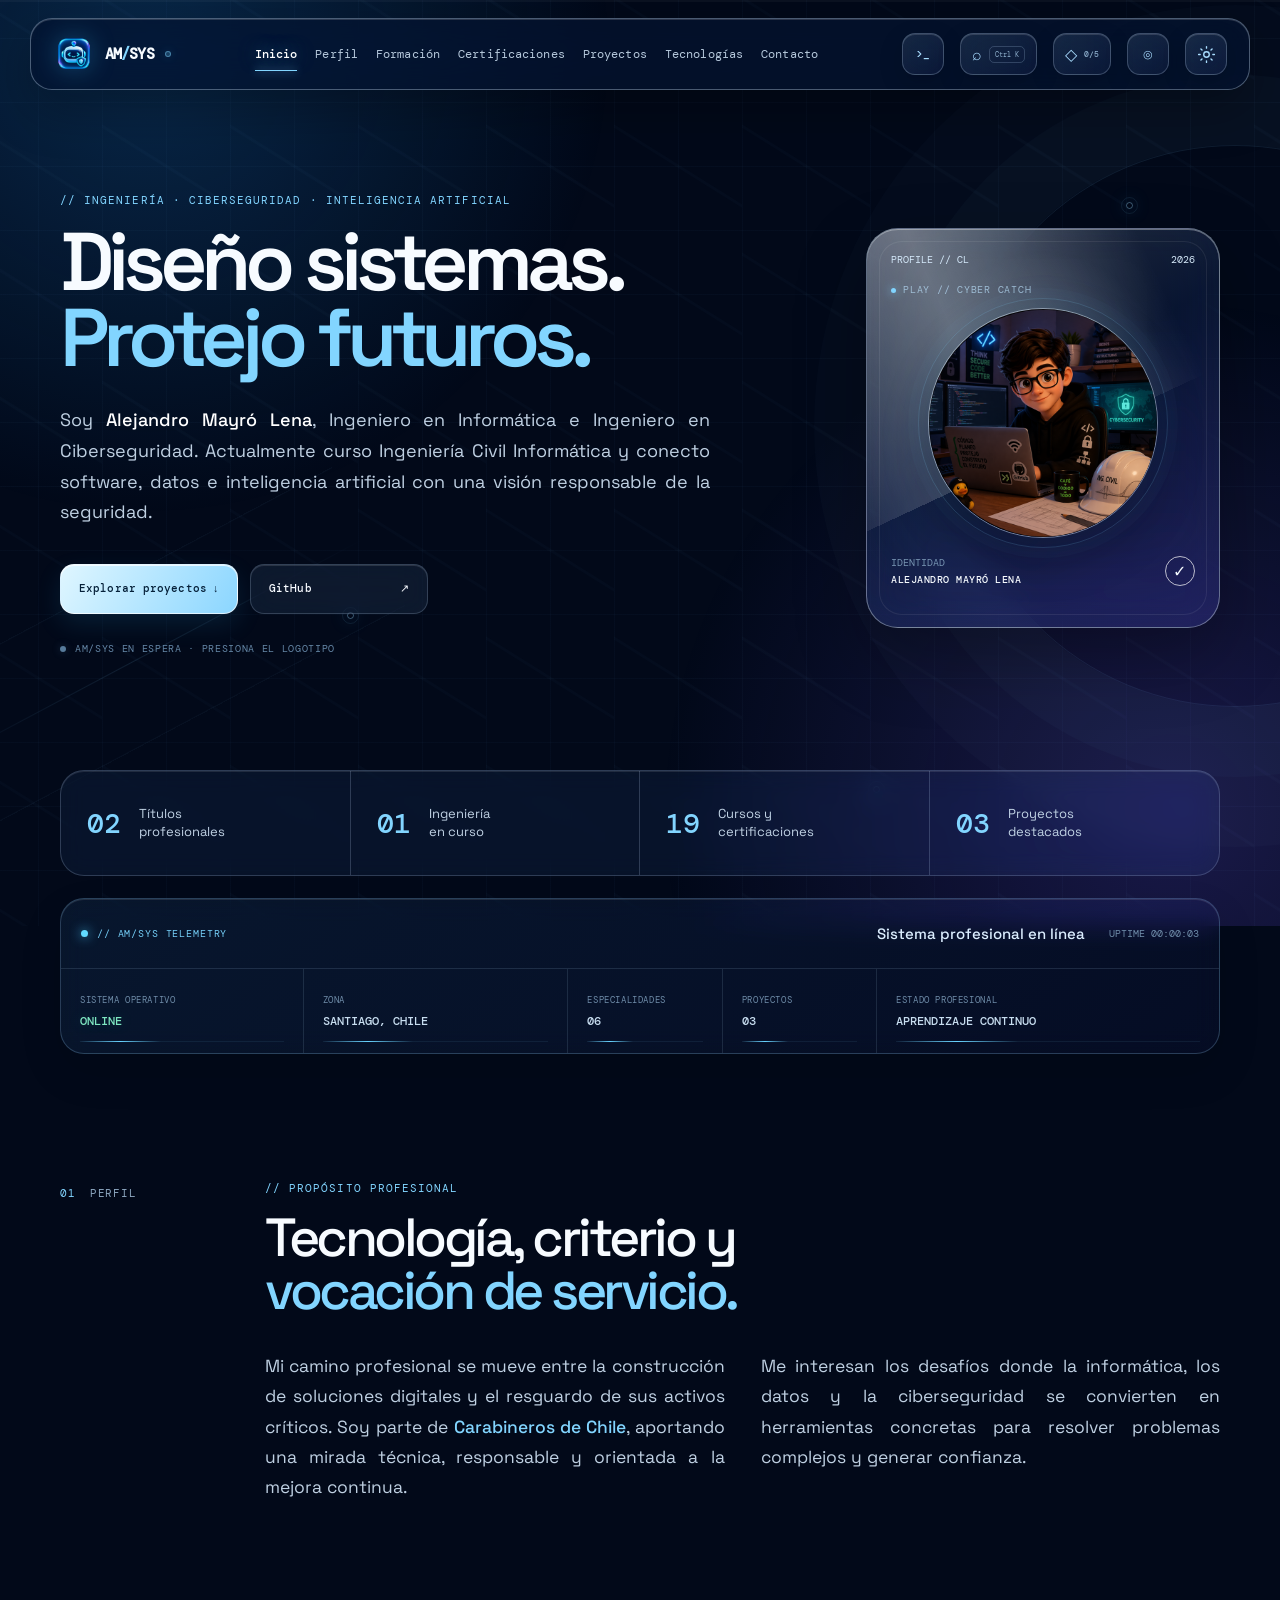
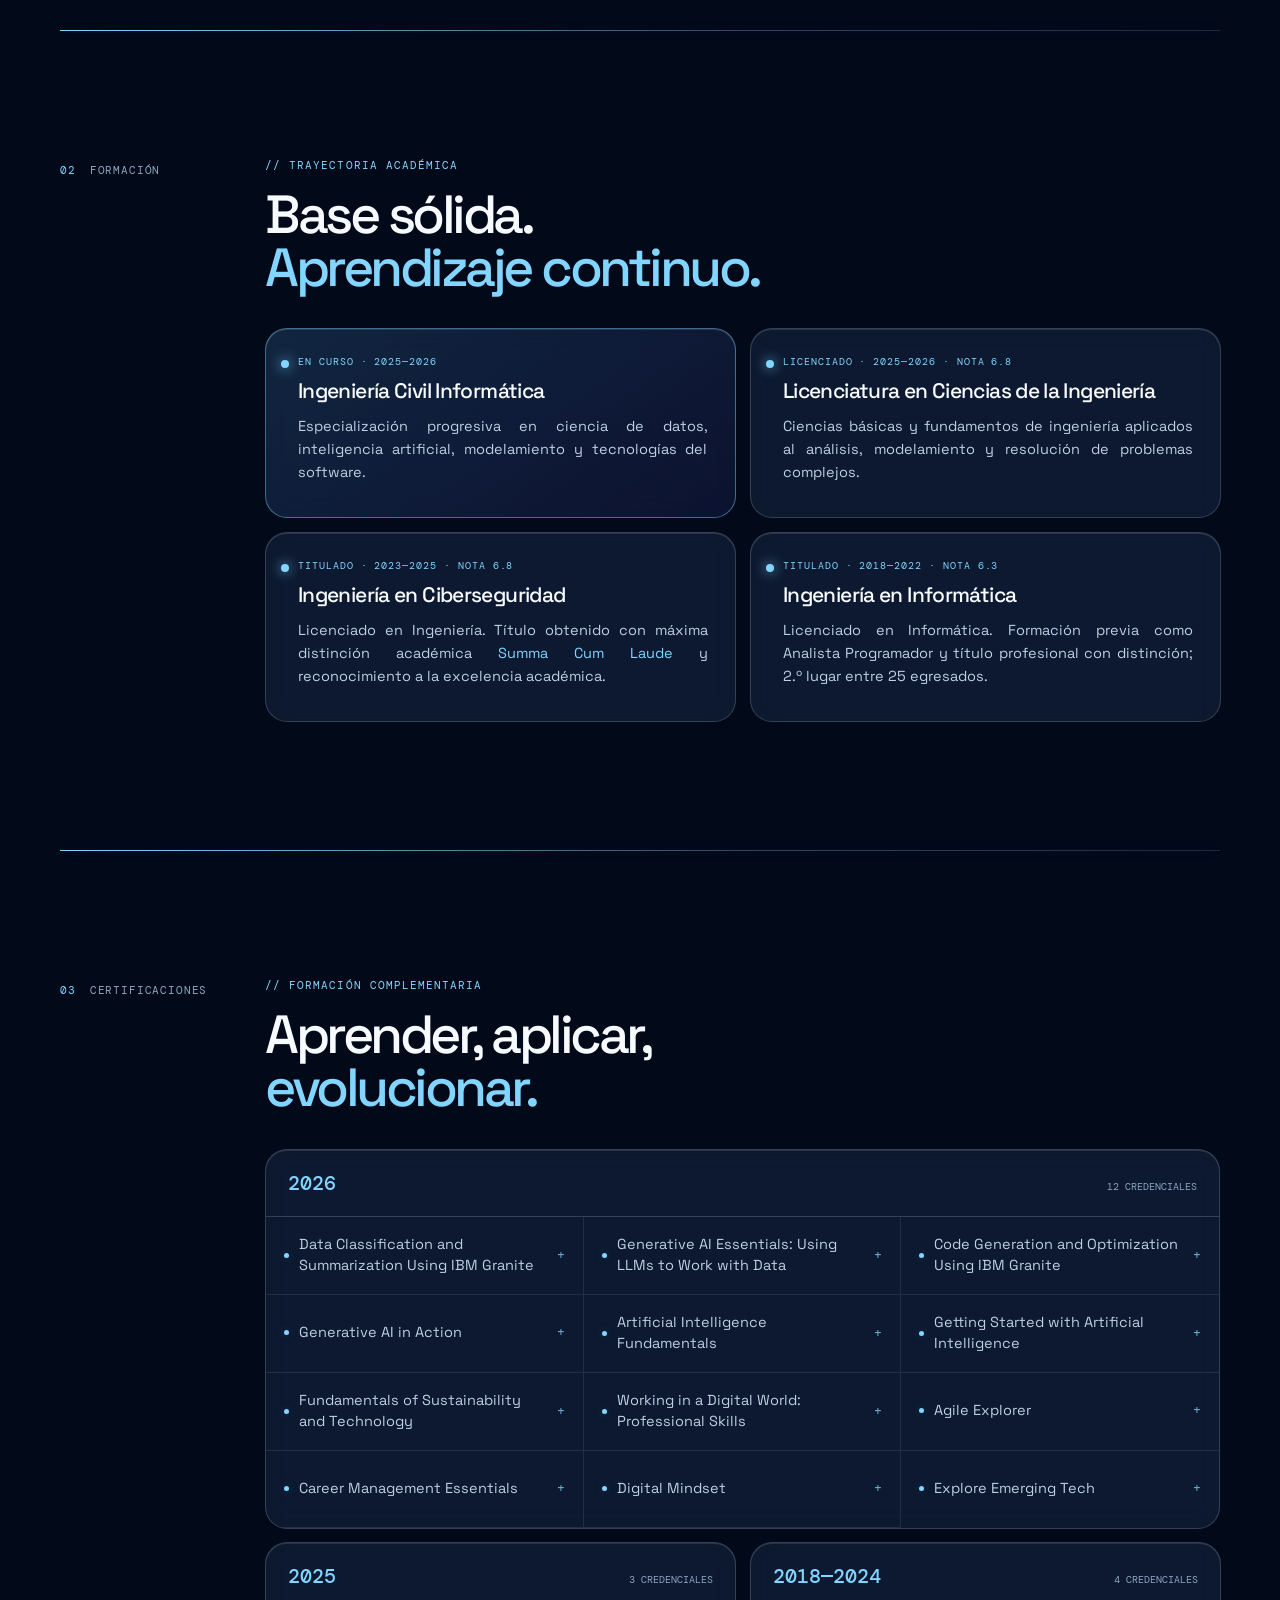
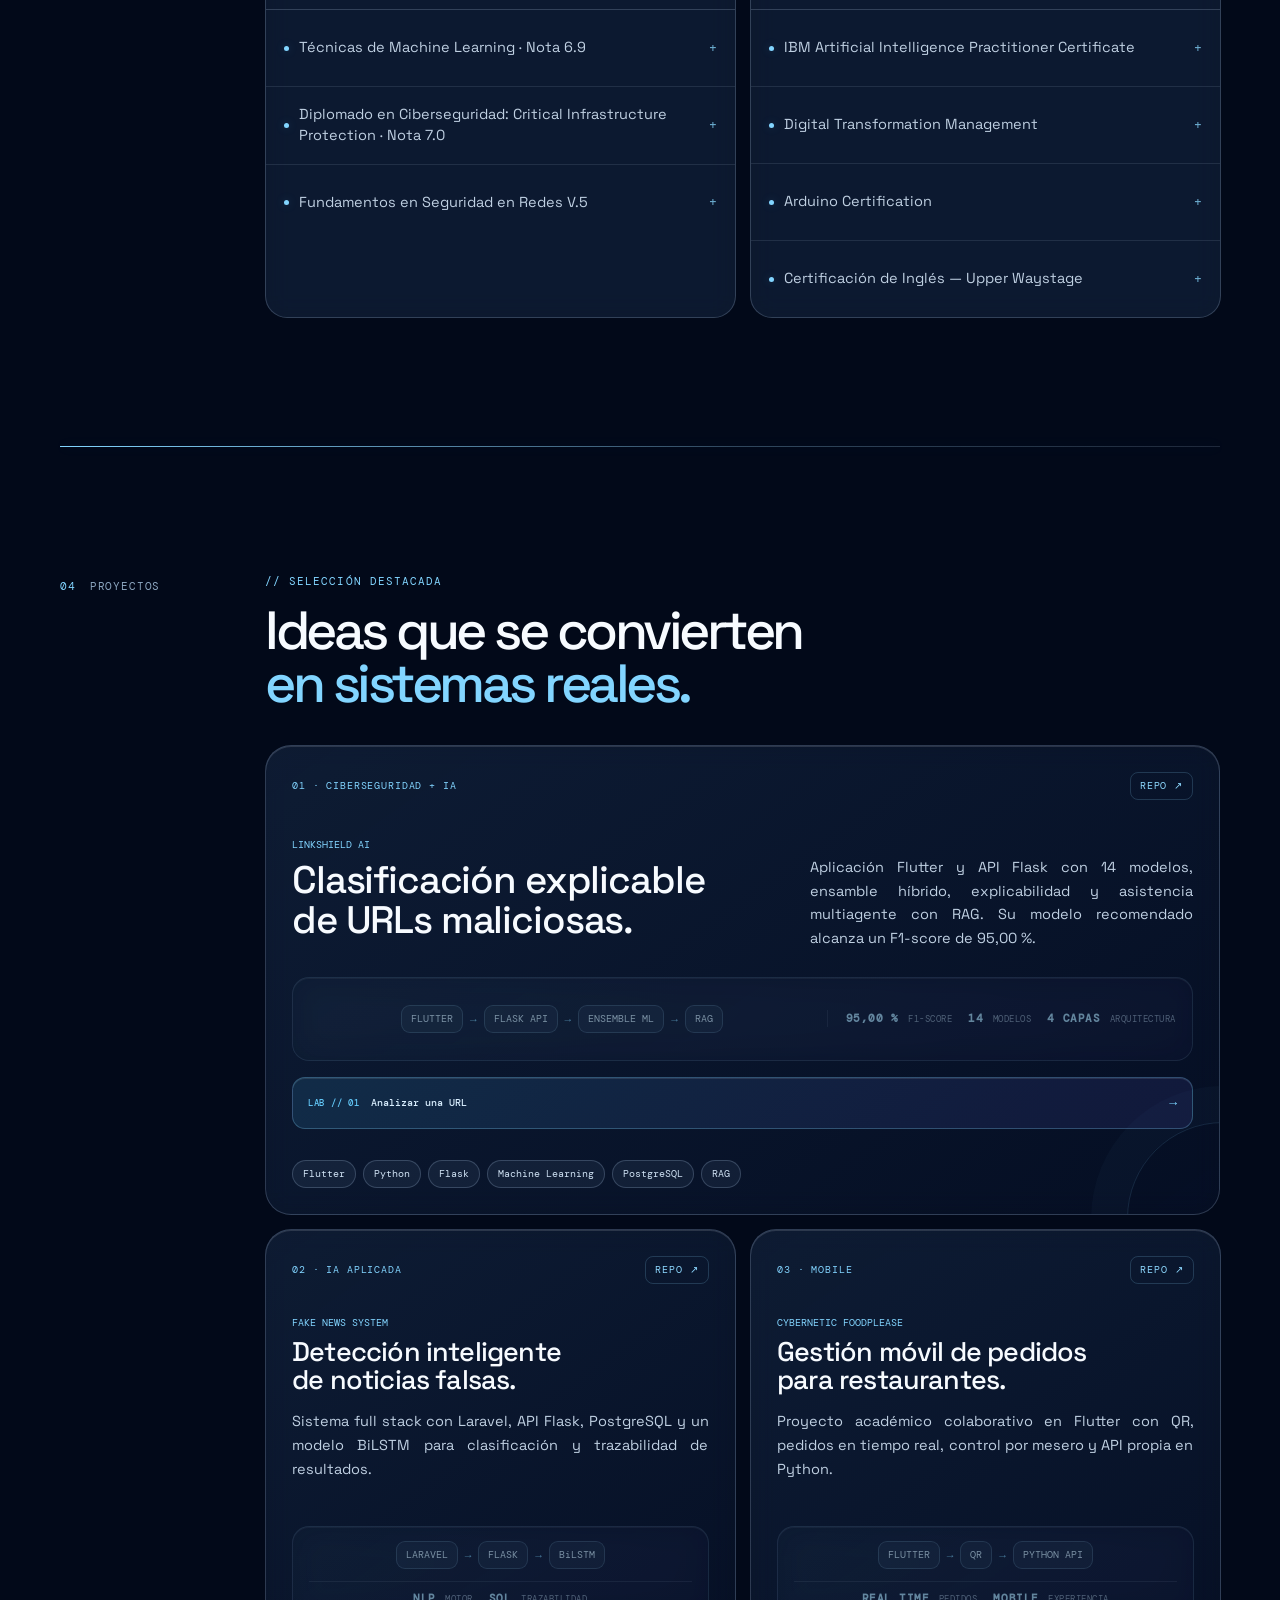
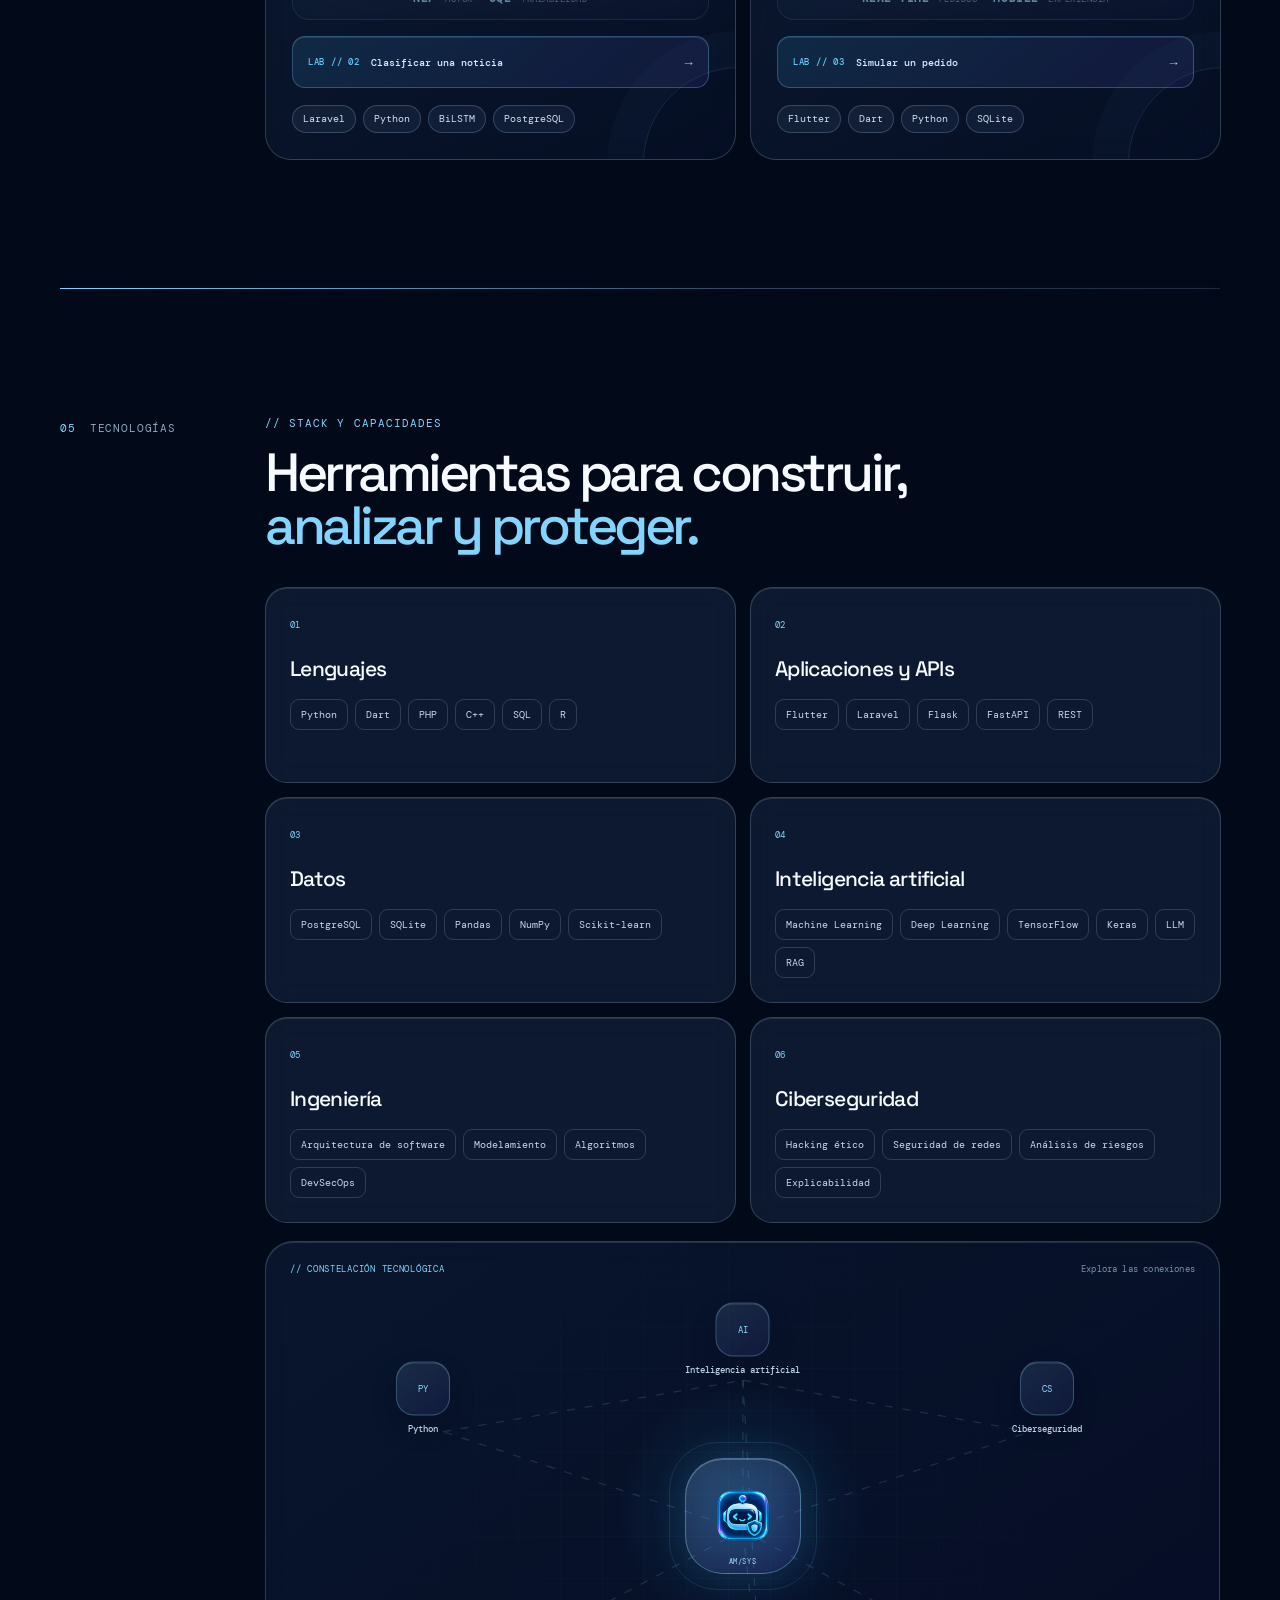
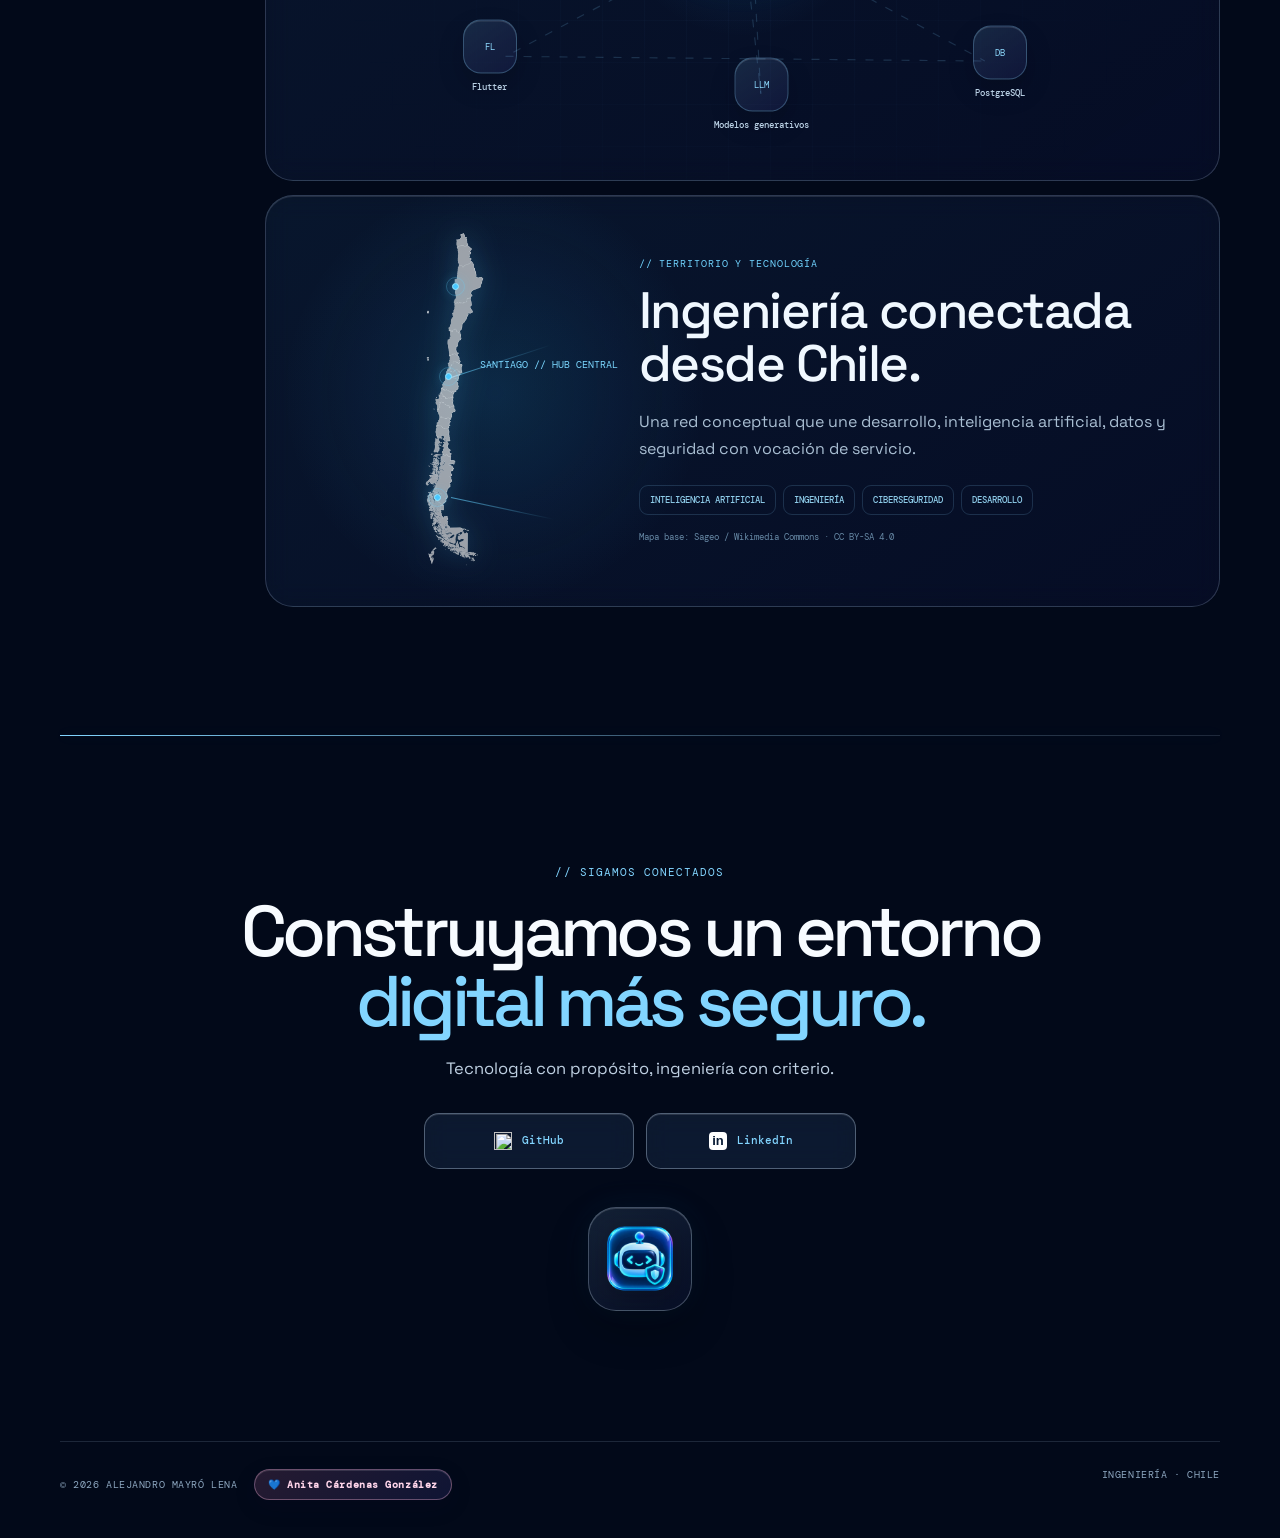
==== commit 6e8ebd35: "Polish light theme contrast and interactions" ====
--- a/index.html
+++ b/index.html
@@ -31,7 +31,7 @@
     <link rel="preconnect" href="https://fonts.googleapis.com" />
     <link rel="preconnect" href="https://fonts.gstatic.com" crossorigin />
     <link href="https://fonts.googleapis.com/css2?family=DM+Mono:wght@400;500&family=Space+Grotesk:wght@400;500;600;700&display=swap" rel="stylesheet" />
-    <link rel="stylesheet" href="styles.css?v=5.2.0" />
+    <link rel="stylesheet" href="styles.css?v=5.3.0" />
   </head>
   <body>
     <div class="boot-screen" id="boot-screen" aria-hidden="true">
@@ -468,6 +468,6 @@
 
     <a class="back-top" href="#inicio" aria-label="Volver al inicio">↑</a>
     <footer><span>© 2026 ALEJANDRO MAYRÓ LENA <span id="local-surprise-slot"></span></span><span>INGENIERÍA · CHILE</span></footer>
-    <script src="script.js?v=5.2.0" defer></script>
+    <script src="script.js?v=5.3.0" defer></script>
   </body>
 </html>
--- a/styles.css
+++ b/styles.css
@@ -549,3 +549,70 @@
   .chile-land { height:318px; }
   .chile-copy > span { font-size:15px; }
 }
+
+/* V5.3 · Contraste y refinamiento integral del tema claro */
+html[data-theme="light"] {
+  --glass:rgba(255,255,255,.7);
+  --glass-strong:rgba(255,255,255,.9);
+  --line:rgba(31,76,115,.24);
+  --line-bright:rgba(29,73,113,.36);
+  --muted:#2f4f6b;
+  --dim:#496985;
+  --blue:#00689f;
+  --blue-strong:#007fbd;
+}
+html[data-theme="light"] .topbar { border-color:rgba(35,82,121,.34); background:rgba(248,252,255,.88); box-shadow:0 18px 48px rgba(42,79,112,.16),inset 0 1px #fff; }
+html[data-theme="light"] nav a { color:#34536e; }
+html[data-theme="light"] nav a:hover,html[data-theme="light"] nav a.active,html[data-theme="light"] nav a[aria-current="page"] { color:#061d34; }
+html[data-theme="light"] .brand,html[data-theme="light"] .terminal-toggle,html[data-theme="light"] .command-toggle,html[data-theme="light"] .achievement-toggle,html[data-theme="light"] .cursor-toggle,html[data-theme="light"] .theme-toggle { color:#173d5c; border-color:rgba(32,82,122,.3); background:linear-gradient(145deg,rgba(255,255,255,.96),rgba(215,234,250,.8)); }
+html[data-theme="light"] .command-toggle kbd,html[data-theme="light"] .achievement-toggle b { color:#3f617d; border-color:rgba(32,82,122,.2); }
+html[data-theme="light"] .section-label,html[data-theme="light"] .cert-year > div span,html[data-theme="light"] footer { color:#3e607c; }
+html[data-theme="light"] .eyebrow,html[data-theme="light"] .timeline-kicker,html[data-theme="light"] .project-top,html[data-theme="light"] .project-name,html[data-theme="light"] .tech-number { color:#00689f; }
+html[data-theme="light"] .hero-system-readout { color:#3d617e; }
+html[data-theme="light"] .metrics { border-color:rgba(31,76,115,.23); background:rgba(255,255,255,.72); }
+html[data-theme="light"] .metrics span { color:#2f4f6b; }
+html[data-theme="light"] .timeline-card,html[data-theme="light"] .cert-year,html[data-theme="light"] .tech-grid article { border-color:rgba(31,76,115,.23); background:linear-gradient(145deg,rgba(255,255,255,.82),rgba(220,235,249,.62)); }
+html[data-theme="light"] .timeline-card h3,html[data-theme="light"] .tech-grid h3 { color:#102e48; }
+html[data-theme="light"] .timeline-card > p:last-child,html[data-theme="light"] .credential-toggle,html[data-theme="light"] .tech-grid article > div span { color:#294b67; }
+html[data-theme="light"] .timeline-card:hover,html[data-theme="light"] .cert-year:hover,html[data-theme="light"] .tech-grid article:hover { border-color:rgba(16,101,155,.42); background:rgba(255,255,255,.94); }
+html[data-theme="light"] .project-card { border-color:rgba(31,76,115,.25); background:linear-gradient(145deg,rgba(255,255,255,.86),rgba(211,230,247,.64)); }
+html[data-theme="light"] .project-card h3 { color:#0b2943; }
+html[data-theme="light"] .project-card p:not(.project-name) { color:#2c4d68; }
+html[data-theme="light"] .project-repo { color:#075b86; border-color:rgba(22,92,137,.29); background:rgba(255,255,255,.55); }
+html[data-theme="light"] .project-repo:hover { color:#063b5b; border-color:rgba(13,103,158,.48); background:#fff; }
+html[data-theme="light"] .project-preview,html[data-theme="light"] .project-card:hover .project-preview,html[data-theme="light"] .project-card:focus-visible .project-preview { opacity:1; filter:none; border-color:rgba(35,101,145,.29); background:linear-gradient(145deg,rgba(250,253,255,.98),rgba(218,233,248,.96)); box-shadow:0 14px 34px rgba(48,87,120,.14),inset 0 1px #fff; }
+html[data-theme="light"] .architecture-flow span { color:#174f72; border-color:rgba(24,91,137,.3); background:rgba(255,255,255,.78); }
+html[data-theme="light"] .architecture-flow b,html[data-theme="light"] .preview-metrics strong { color:#00689f; }
+html[data-theme="light"] .preview-metrics,html[data-theme="light"] .project-card.featured .preview-metrics { border-color:rgba(34,91,132,.2); }
+html[data-theme="light"] .preview-metrics span { color:#3d5f79; }
+html[data-theme="light"] .lab-launch { color:#123b5a; border-color:rgba(25,96,143,.34); background:linear-gradient(135deg,rgba(255,255,255,.9),rgba(207,228,247,.82)); }
+html[data-theme="light"] .lab-launch span,html[data-theme="light"] .lab-launch b { color:#006b9f; }
+html[data-theme="light"] .lab-launch:hover { border-color:rgba(14,104,160,.5); background:#fff; box-shadow:0 12px 28px rgba(42,83,117,.14),inset 0 1px #fff; }
+html[data-theme="light"] .project-tags span,html[data-theme="light"] .tech-grid article > div span { color:#244863; border-color:rgba(29,83,124,.27); background:rgba(255,255,255,.78); }
+html[data-theme="light"] .credential-toggle[aria-expanded="true"] { color:#0c2d48; background:rgba(205,233,249,.58); }
+html[data-theme="light"] .credential-toggle > span:last-child { color:#08709f; }
+html[data-theme="light"] .credential-detail { background:linear-gradient(180deg,rgba(210,235,249,.58),rgba(255,255,255,.28)); }
+html[data-theme="light"] .credential-meta span { color:#3e607b; border-color:rgba(32,91,132,.24); background:rgba(255,255,255,.64); }
+html[data-theme="light"] .credential-meta strong { color:#153c59; }
+html[data-theme="light"] .credential-skills b { color:#075f89; border-color:rgba(14,106,153,.3); background:rgba(221,243,252,.8); }
+html[data-theme="light"] .telemetry-panel,html[data-theme="light"] .tech-map,html[data-theme="light"] .chile-network { border-color:rgba(31,76,115,.24); background:linear-gradient(145deg,rgba(255,255,255,.8),rgba(211,229,247,.6)); }
+html[data-theme="light"] .telemetry-head { border-color:rgba(31,76,115,.19); }
+html[data-theme="light"] .telemetry-head p { color:#00689f; }
+html[data-theme="light"] .telemetry-head small,html[data-theme="light"] .telemetry-grid span { color:#3e607b; }
+html[data-theme="light"] .telemetry-head strong,html[data-theme="light"] .telemetry-grid strong { color:#143a56; }
+html[data-theme="light"] .telemetry-grid .telemetry-online { color:#08785c; text-shadow:none; }
+html[data-theme="light"] .tech-map-head { color:#00689f; }
+html[data-theme="light"] .tech-map-head small { color:#42647f; }
+html[data-theme="light"] .tech-node,html[data-theme="light"] .tech-node strong { color:#234965; }
+html[data-theme="light"] .tech-node > span,html[data-theme="light"] .tech-core { color:#075f8d; border-color:rgba(24,91,137,.3); background:linear-gradient(145deg,rgba(255,255,255,.94),rgba(205,228,247,.78)); }
+html[data-theme="light"] .tech-node:hover > span,html[data-theme="light"] .tech-node:focus-visible > span,html[data-theme="light"] .tech-node.active > span { color:#043c5d; border-color:rgba(10,111,168,.55); background:linear-gradient(145deg,#fff,rgba(190,225,245,.94)); box-shadow:0 12px 30px rgba(27,91,132,.16),0 0 22px rgba(28,151,207,.12); }
+html[data-theme="light"] .tech-core span { color:#185475; }
+html[data-theme="light"] .chile-copy > p,html[data-theme="light"] .chile-city { color:#00699d; }
+html[data-theme="light"] .chile-copy h3 { color:#102e48; }
+html[data-theme="light"] .chile-copy > span { color:#2f506b; }
+html[data-theme="light"] .chile-signals b { color:#155674; border-color:rgba(27,91,130,.28); background:rgba(255,255,255,.68); }
+html[data-theme="light"] .map-credit { color:#41627c; }
+html[data-theme="light"] .contact-copy { color:#2f506b; }
+html[data-theme="light"] .contact-links a { color:#07577f; border-color:rgba(28,82,123,.31); background:rgba(255,255,255,.78); }
+html[data-theme="light"] .contact-links a:hover { color:#062f48; border-color:rgba(12,101,155,.48); background:#fff; }
+html[data-theme="light"] .back-top { color:#075f8b; }
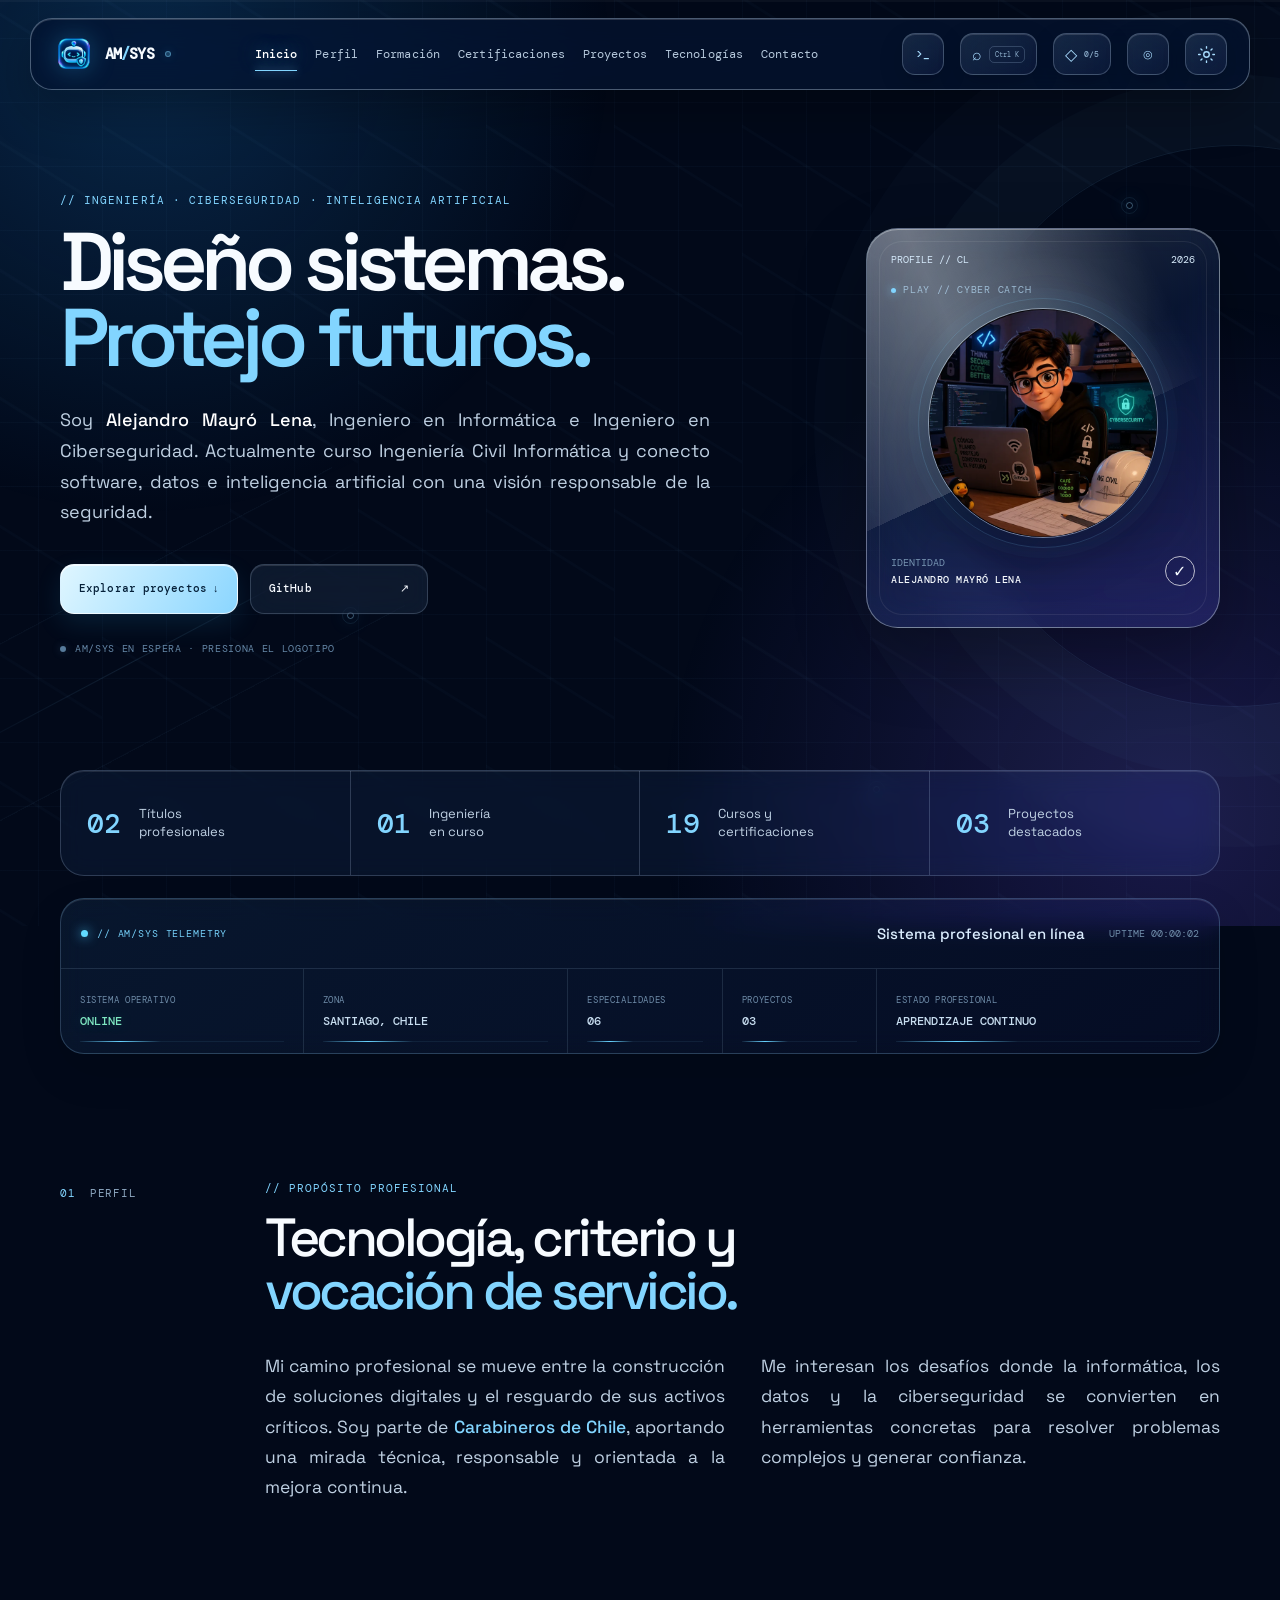
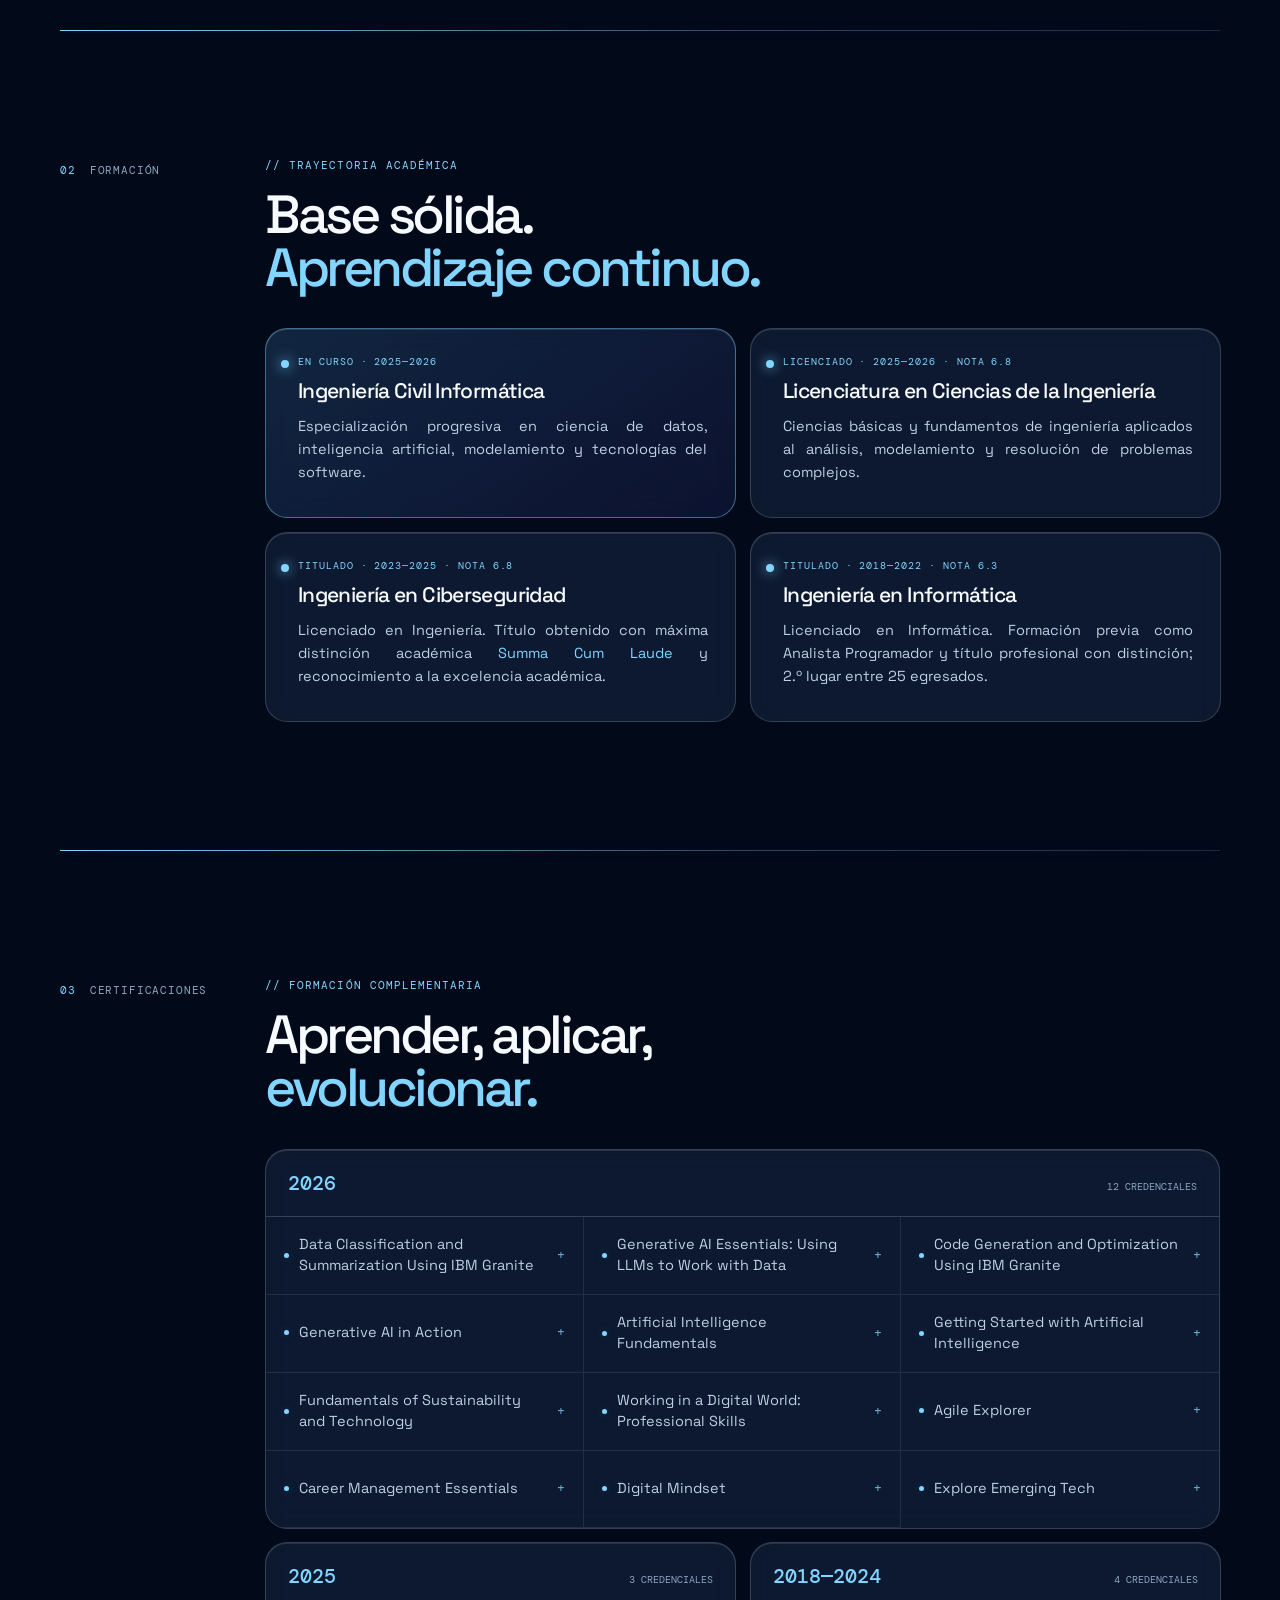
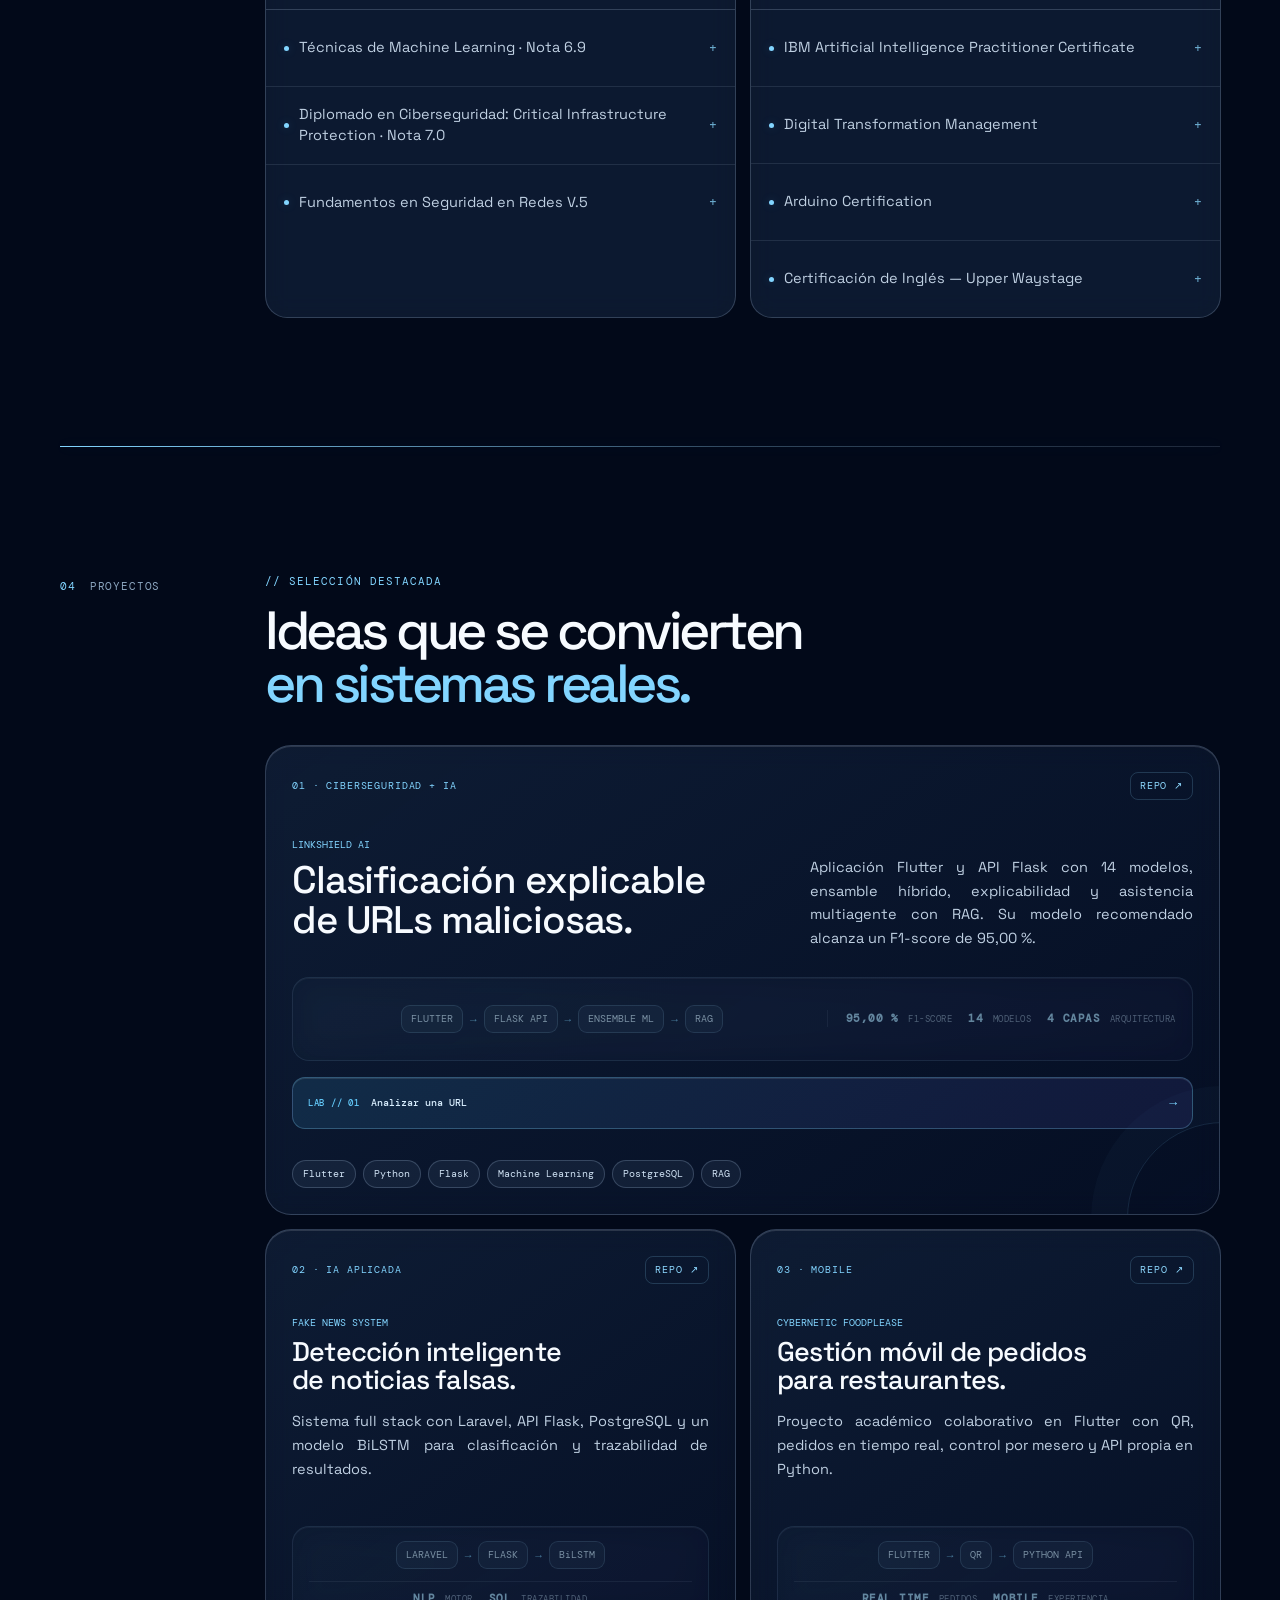
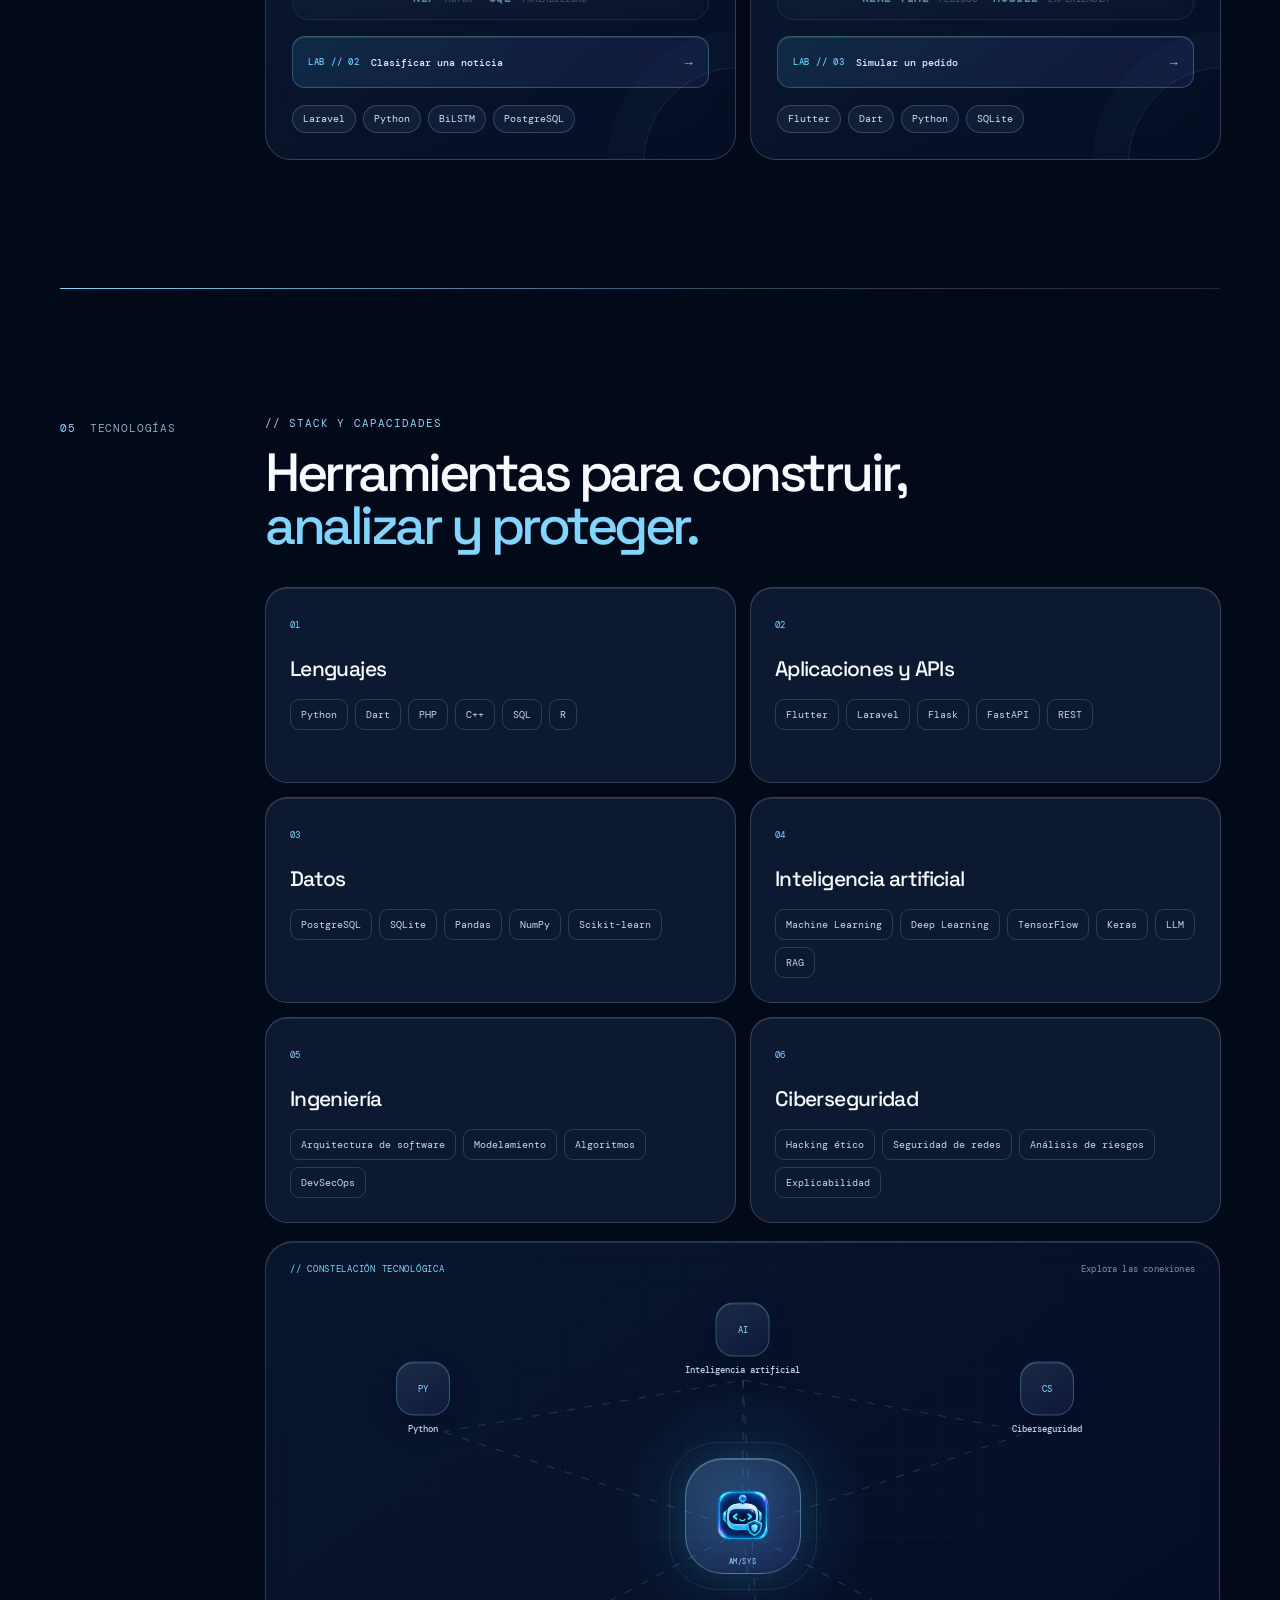
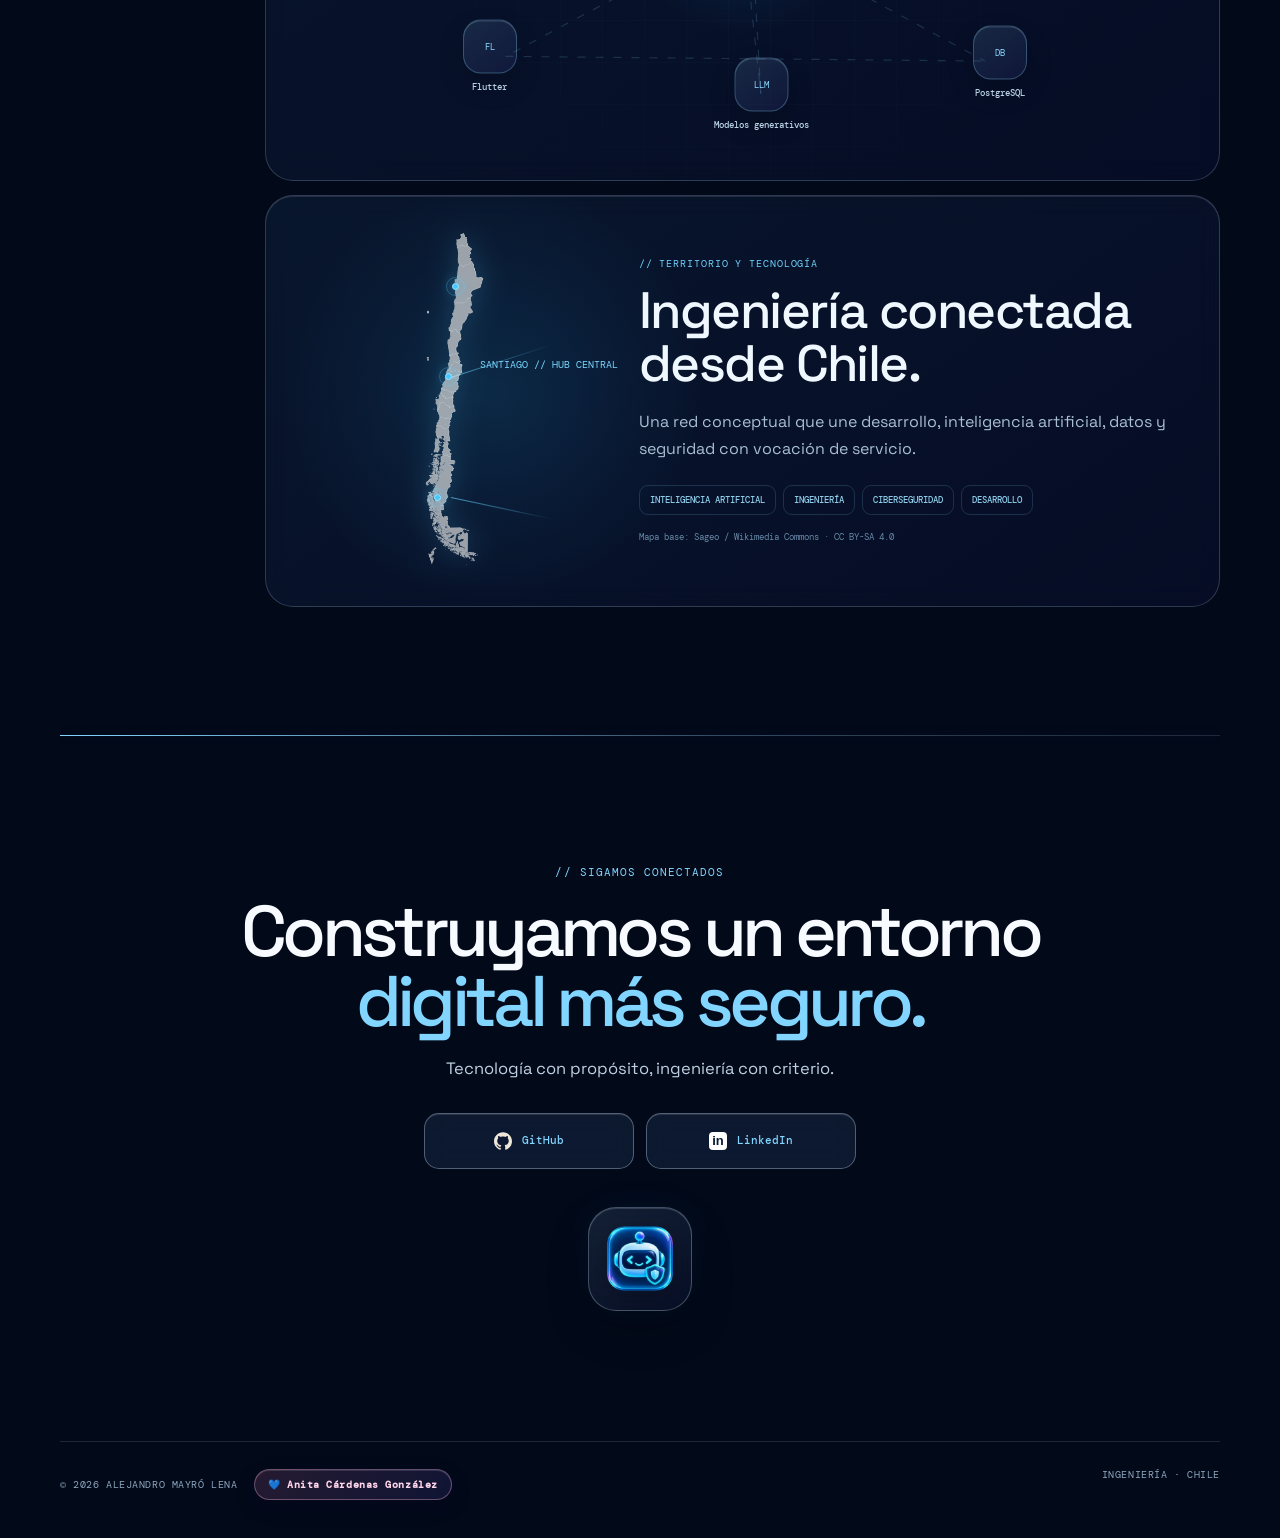
==== commit 97541acb: "Optimize cross-browser performance" ====
--- a/index.html
+++ b/index.html
@@ -4,17 +4,20 @@
     <meta charset="utf-8" />
     <meta name="viewport" content="width=device-width, initial-scale=1" />
     <meta name="theme-color" content="#020b1e" />
-    <meta name="color-scheme" content="dark" />
+    <meta name="color-scheme" content="dark light" />
     <meta name="description" content="Portafolio profesional de Alejandro Mayró Lena: ingeniería informática, ciberseguridad, inteligencia artificial y desarrollo de software." />
     <meta property="og:type" content="website" />
     <meta property="og:title" content="Alejandro Mayró Lena | Ingeniería, IA y Ciberseguridad" />
     <meta property="og:description" content="Ingeniería informática, ciberseguridad, inteligencia artificial y desarrollo de software con propósito." />
     <meta property="og:url" content="https://alejandrodart.github.io/" />
-    <meta property="og:image" content="https://alejandrodart.github.io/og.png" />
+    <meta property="og:image" content="https://alejandrodart.github.io/og.jpg" />
+    <meta property="og:image:type" content="image/jpeg" />
+    <meta property="og:image:width" content="1200" />
+    <meta property="og:image:height" content="630" />
     <meta name="twitter:card" content="summary_large_image" />
     <meta name="twitter:title" content="Alejandro Mayró Lena | Ingeniería, IA y Ciberseguridad" />
     <meta name="twitter:description" content="Ingeniería informática, ciberseguridad, inteligencia artificial y desarrollo de software con propósito." />
-    <meta name="twitter:image" content="https://alejandrodart.github.io/og.png" />
+    <meta name="twitter:image" content="https://alejandrodart.github.io/og.jpg" />
     <title>Alejandro Mayró Lena | Ingeniería, IA y Ciberseguridad</title>
     <script>
       try {
@@ -28,15 +31,16 @@
     </script>
     <link rel="icon" type="image/png" href="assets/am-cyberbot-logo-web.png" />
     <link rel="apple-touch-icon" href="assets/am-cyberbot-logo-web.png" />
+    <link rel="preload" href="assets/alejandro-avatar-web.webp" as="image" type="image/webp" fetchpriority="high" />
     <link rel="preconnect" href="https://fonts.googleapis.com" />
     <link rel="preconnect" href="https://fonts.gstatic.com" crossorigin />
     <link href="https://fonts.googleapis.com/css2?family=DM+Mono:wght@400;500&family=Space+Grotesk:wght@400;500;600;700&display=swap" rel="stylesheet" />
-    <link rel="stylesheet" href="styles.css?v=5.3.0" />
+    <link rel="stylesheet" href="styles.css?v=5.4.0" />
   </head>
   <body>
     <div class="boot-screen" id="boot-screen" aria-hidden="true">
       <div class="boot-core">
-        <div class="boot-logo"><img src="assets/am-cyberbot-logo-web.png" alt="" width="84" height="84" /></div>
+        <div class="boot-logo"><img src="assets/am-cyberbot-logo-web.webp" alt="" width="84" height="84" decoding="async" /></div>
         <p>// AM/SYS · INGENIERÍA DIGITAL</p>
         <strong>Inicializando sistema</strong>
         <div class="boot-progress"><span></span></div>
@@ -60,7 +64,7 @@
     <div class="system-toast" id="system-toast" role="status" aria-live="polite"></div>
 
     <header class="topbar">
-      <button class="brand" id="system-toggle" type="button" aria-pressed="false" aria-label="Activar modo Sistema Activo" title="Activar modo Sistema Activo"><img src="assets/am-cyberbot-logo-web.png" alt="" width="42" height="42" /><span class="brand-word">AM<span>/</span>SYS</span><i class="brand-status" aria-hidden="true"></i></button>
+      <button class="brand" id="system-toggle" type="button" aria-pressed="false" aria-label="Activar modo Sistema Activo" title="Activar modo Sistema Activo"><img src="assets/am-cyberbot-logo-web.webp" alt="" width="42" height="42" decoding="async" /><span class="brand-word">AM<span>/</span>SYS</span><i class="brand-status" aria-hidden="true"></i></button>
       <nav aria-label="Navegación principal">
         <a href="#inicio">Inicio</a>
         <a href="#perfil">Perfil</a>
@@ -96,7 +100,10 @@
         <div class="identity-card" id="game-trigger" role="button" tabindex="0" aria-haspopup="dialog" aria-expanded="false" aria-label="Iniciar Cyber Catch desde la tarjeta profesional">
           <div class="card-meta"><span>PROFILE // CL</span><span>2026</span></div>
           <div class="portrait-frame">
-            <img src="assets/alejandro-avatar-web.png" alt="Retrato ilustrado de Alejandro Mayró Lena" width="230" height="230" fetchpriority="high" />
+            <picture>
+              <source srcset="assets/alejandro-avatar-web.webp" type="image/webp" />
+              <img src="assets/alejandro-avatar-web.png" alt="Retrato ilustrado de Alejandro Mayró Lena" width="230" height="230" fetchpriority="high" decoding="async" />
+            </picture>
             <span class="portrait-ring" aria-hidden="true"></span>
           </div>
           <div class="card-data">
@@ -276,11 +283,14 @@
             <button class="tech-node node-cyber" type="button" data-tech="cyber"><span>CS</span><strong>Ciberseguridad</strong></button>
             <button class="tech-node node-postgres" type="button" data-tech="postgres"><span>DB</span><strong>PostgreSQL</strong></button>
             <button class="tech-node node-llm" type="button" data-tech="llm"><span>LLM</span><strong>Modelos generativos</strong></button>
-            <div class="tech-core" aria-hidden="true"><img src="assets/am-cyberbot-logo-web.png" alt="" width="68" height="68" /><span>AM/SYS</span></div>
+            <div class="tech-core" aria-hidden="true"><img src="assets/am-cyberbot-logo-web.webp" alt="" width="68" height="68" loading="lazy" decoding="async" /><span>AM/SYS</span></div>
           </div>
           <div class="chile-network" aria-label="Mapa tecnológico de Chile con centro en Santiago">
             <div class="chile-visual" aria-hidden="true">
-              <img class="chile-land" src="assets/chile-map-sageo-cc-by-sa.png" alt="" width="240" height="1200" loading="lazy" decoding="async" />
+              <picture>
+                <source srcset="assets/chile-map-sageo-cc-by-sa.webp" type="image/webp" />
+                <img class="chile-land" src="assets/chile-map-sageo-cc-by-sa.png" alt="" width="240" height="1200" loading="lazy" decoding="async" />
+              </picture>
               <i class="chile-node chile-node-north"></i>
               <i class="chile-node chile-node-santiago"></i>
               <i class="chile-node chile-node-south"></i>
@@ -302,11 +312,11 @@
         <h2 id="contacto-titulo">Construyamos un entorno<br /><em>digital más seguro.</em></h2>
         <p class="contact-copy">Tecnología con propósito, ingeniería con criterio.</p>
         <div class="contact-links">
-          <a href="https://github.com/AlejandroDart" target="_blank" rel="noreferrer"><img src="https://cdn.simpleicons.org/github/FFFFFF" alt="" width="18" height="18" referrerpolicy="no-referrer" /><span>GitHub</span></a>
+          <a href="https://github.com/AlejandroDart" target="_blank" rel="noreferrer"><img class="github-icon" src="assets/github-mark.svg" alt="" width="18" height="18" loading="lazy" decoding="async" /><span>GitHub</span></a>
           <a href="https://www.linkedin.com/in/amavr6" target="_blank" rel="noreferrer"><span class="social-mark linkedin" aria-hidden="true">in</span><span>LinkedIn</span></a>
         </div>
         <div class="contact-brand" aria-label="Identidad visual AM Cyberbot">
-          <img src="assets/am-cyberbot-logo-web.png" alt="Logotipo AM Cyberbot" width="88" height="88" loading="lazy" decoding="async" />
+          <img src="assets/am-cyberbot-logo-web.webp" alt="Logotipo AM Cyberbot" width="88" height="88" loading="lazy" decoding="async" />
         </div>
       </section>
     </main>
@@ -468,6 +478,6 @@
 
     <a class="back-top" href="#inicio" aria-label="Volver al inicio">↑</a>
     <footer><span>© 2026 ALEJANDRO MAYRÓ LENA <span id="local-surprise-slot"></span></span><span>INGENIERÍA · CHILE</span></footer>
-    <script src="script.js?v=5.3.0" defer></script>
+    <script src="script.js?v=5.4.0" defer></script>
   </body>
 </html>
--- a/styles.css
+++ b/styles.css
@@ -616,3 +616,54 @@
 html[data-theme="light"] .contact-links a { color:#07577f; border-color:rgba(28,82,123,.31); background:rgba(255,255,255,.78); }
 html[data-theme="light"] .contact-links a:hover { color:#062f48; border-color:rgba(12,101,155,.48); background:#fff; }
 html[data-theme="light"] .back-top { color:#075f8b; }
+
+/* V5.4 · Compatibilidad y rendimiento multinavegador */
+:root { color-scheme:dark; }
+html[data-theme="light"] { color-scheme:light; }
+
+.github-icon { filter:invert(1); }
+html[data-theme="light"] .github-icon { filter:none; }
+
+.timeline-card > p:last-child,.project-card p:not(.project-name),.prose-grid p {
+  -webkit-hyphens:auto;
+  hyphens:auto;
+}
+
+.metrics,.timeline-card,.cert-year,.project-card,.tech-grid article,.telemetry-panel,.tech-map,.chile-network,.contact-links a {
+  -webkit-backdrop-filter:blur(12px) saturate(120%);
+}
+.topbar { -webkit-backdrop-filter:blur(16px) saturate(132%); }
+.identity-card { -webkit-backdrop-filter:blur(16px) saturate(125%); }
+.theme-toggle,.terminal-toggle,.command-toggle,.achievement-toggle,.cursor-toggle,.game-orb {
+  -webkit-backdrop-filter:blur(12px) saturate(118%);
+}
+.game-overlay,.love-modal,.terminal-modal,.lab-modal,.command-palette,.achievement-modal {
+  -webkit-backdrop-filter:blur(18px) saturate(115%);
+}
+
+/* 100vh conserva modales utilizables en motores que aún no interpretan dvh. */
+.lab-shell,.achievement-shell { max-height:calc(100vh - 36px); max-height:calc(100dvh - 36px); }
+.terminal-shell { max-height:calc(100vh - 36px); max-height:calc(100dvh - 36px); }
+.lab-stage { max-height:calc(100vh - 178px); max-height:calc(100dvh - 178px); }
+
+@supports not ((backdrop-filter:blur(1px)) or (-webkit-backdrop-filter:blur(1px))) {
+  .topbar { background:rgba(5,20,46,.96); }
+  .identity-card,.metrics,.timeline-card,.cert-year,.project-card,.tech-grid article,.telemetry-panel,.tech-map,.chile-network,.contact-links a { background-color:rgba(7,24,51,.94); }
+  html[data-theme="light"] .topbar { background:rgba(248,252,255,.98); }
+  html[data-theme="light"] .identity-card,html[data-theme="light"] .metrics,html[data-theme="light"] .timeline-card,html[data-theme="light"] .cert-year,html[data-theme="light"] .project-card,html[data-theme="light"] .tech-grid article,html[data-theme="light"] .telemetry-panel,html[data-theme="light"] .tech-map,html[data-theme="light"] .chile-network,html[data-theme="light"] .contact-links a { background-color:rgba(245,250,255,.97); }
+}
+
+@media (hover:none),(pointer:coarse) {
+  .button:hover,.project-card:hover,.contact-links a:hover,.lab-launch:hover,.identity-card[role="button"]:hover { transform:none; }
+  .project-card:hover { border-color:var(--line); }
+}
+
+@media (max-width:560px) {
+  .game-shell,.lab-shell,.achievement-shell { height:100vh; height:100dvh; }
+  .lab-stage { max-height:calc(100vh - 130px); max-height:calc(100dvh - 130px); }
+  .terminal-shell { max-height:calc(100vh - 20px); max-height:calc(100dvh - 20px); }
+}
+
+@media (prefers-reduced-transparency:reduce) {
+  .topbar,.identity-card,.metrics,.timeline-card,.cert-year,.project-card,.tech-grid article,.telemetry-panel,.tech-map,.chile-network,.contact-links a { -webkit-backdrop-filter:none; backdrop-filter:none; }
+}
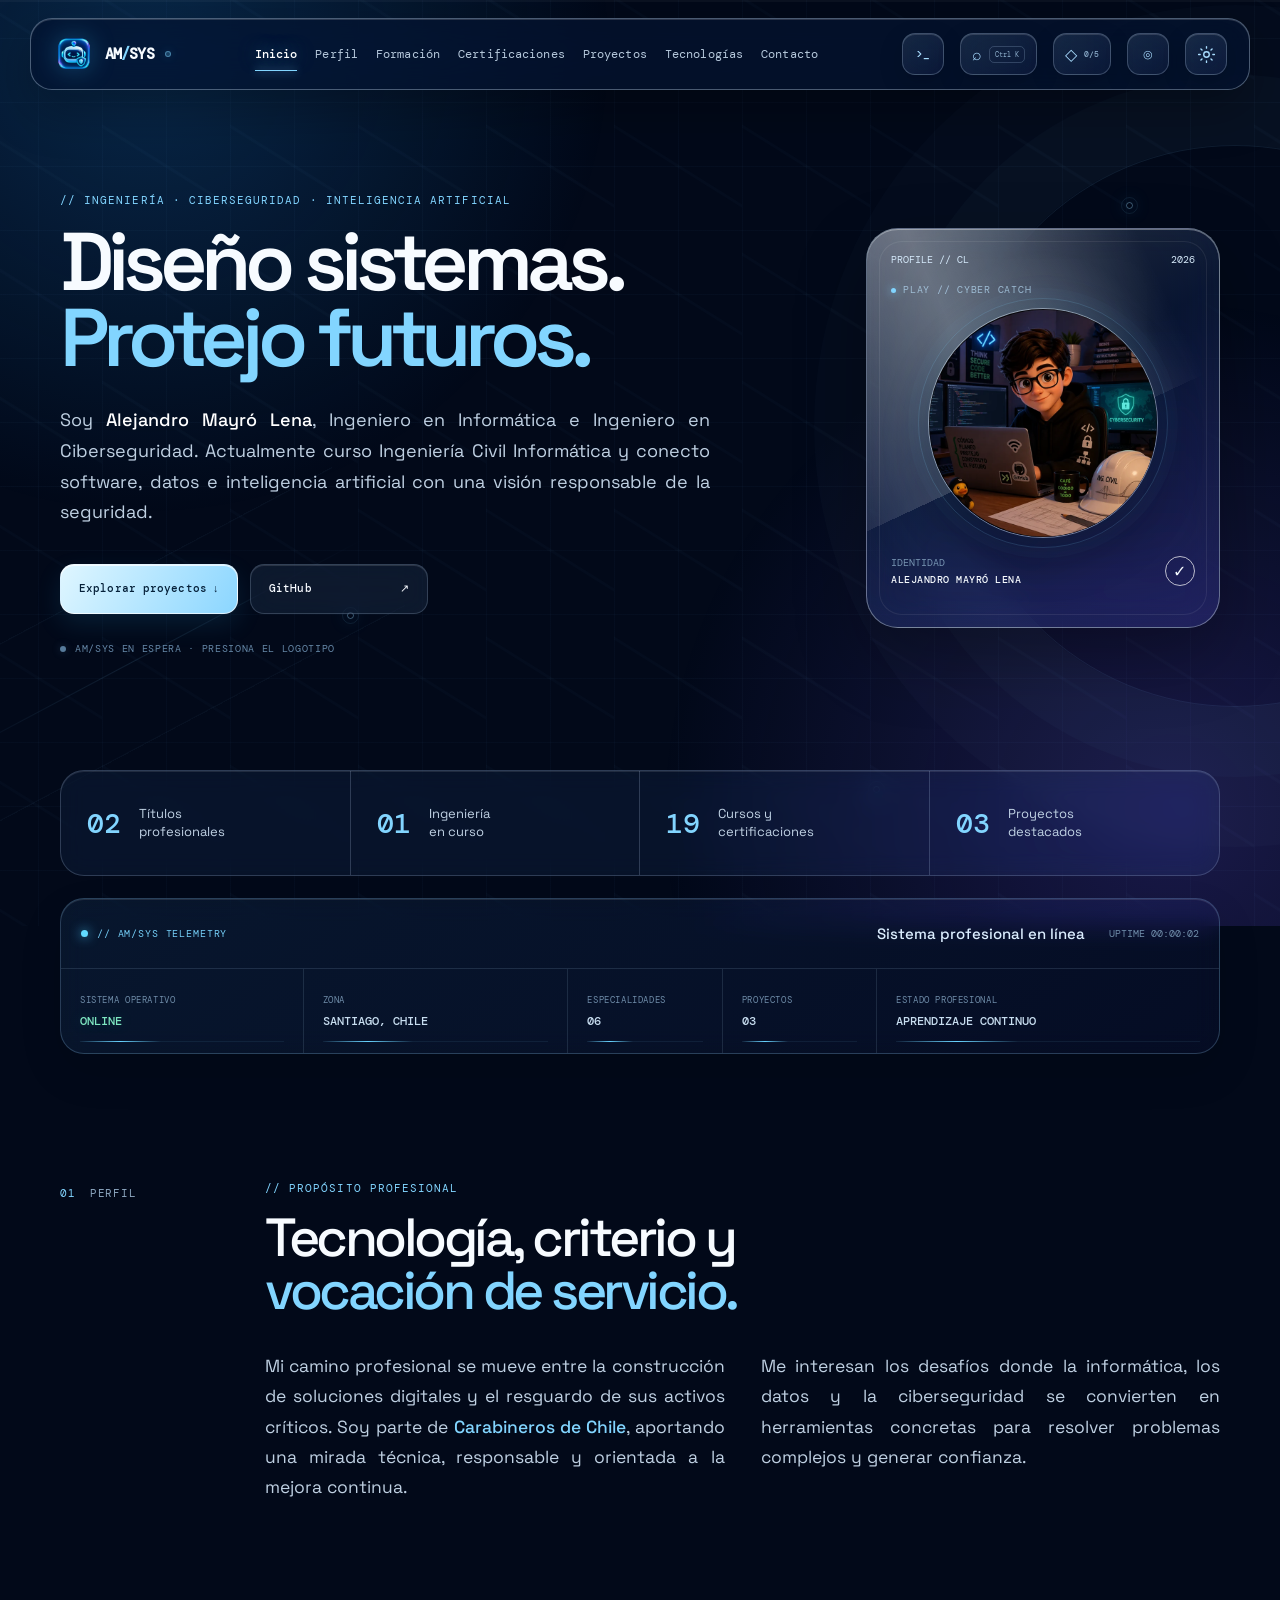
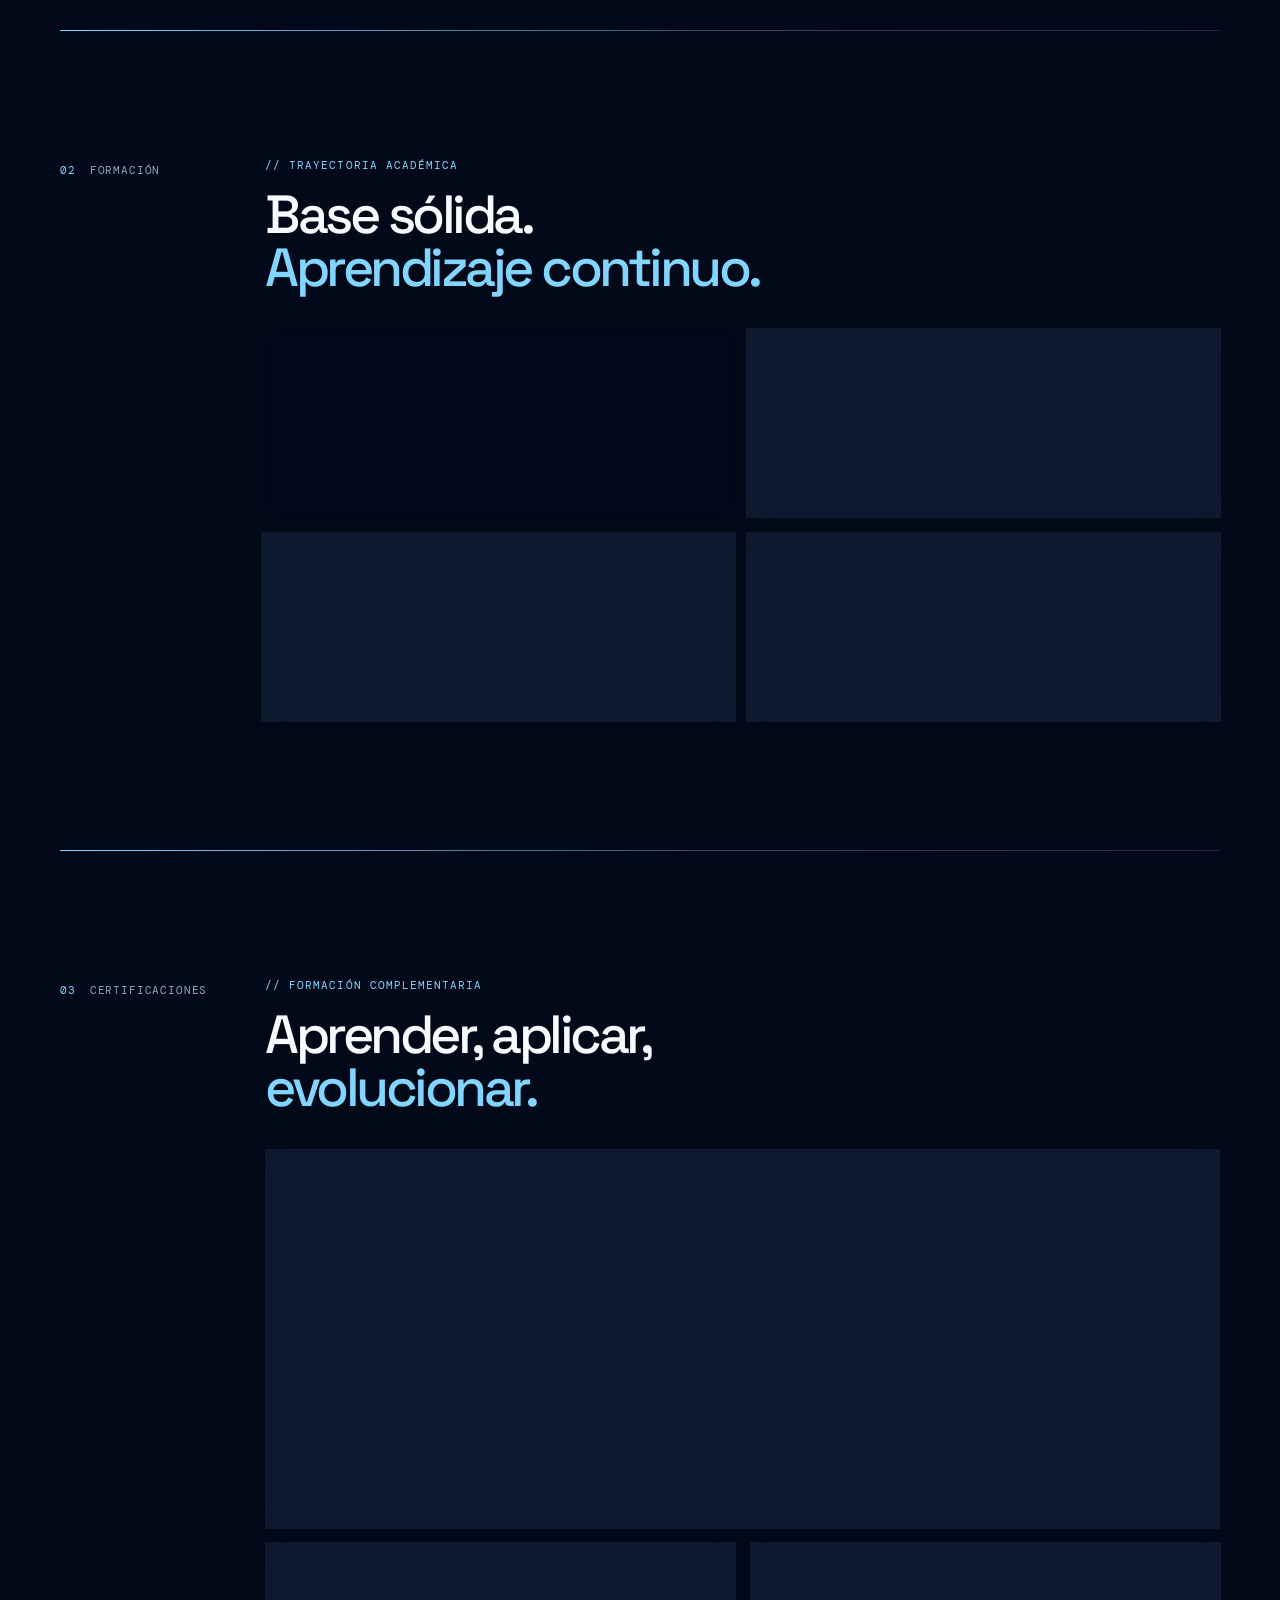
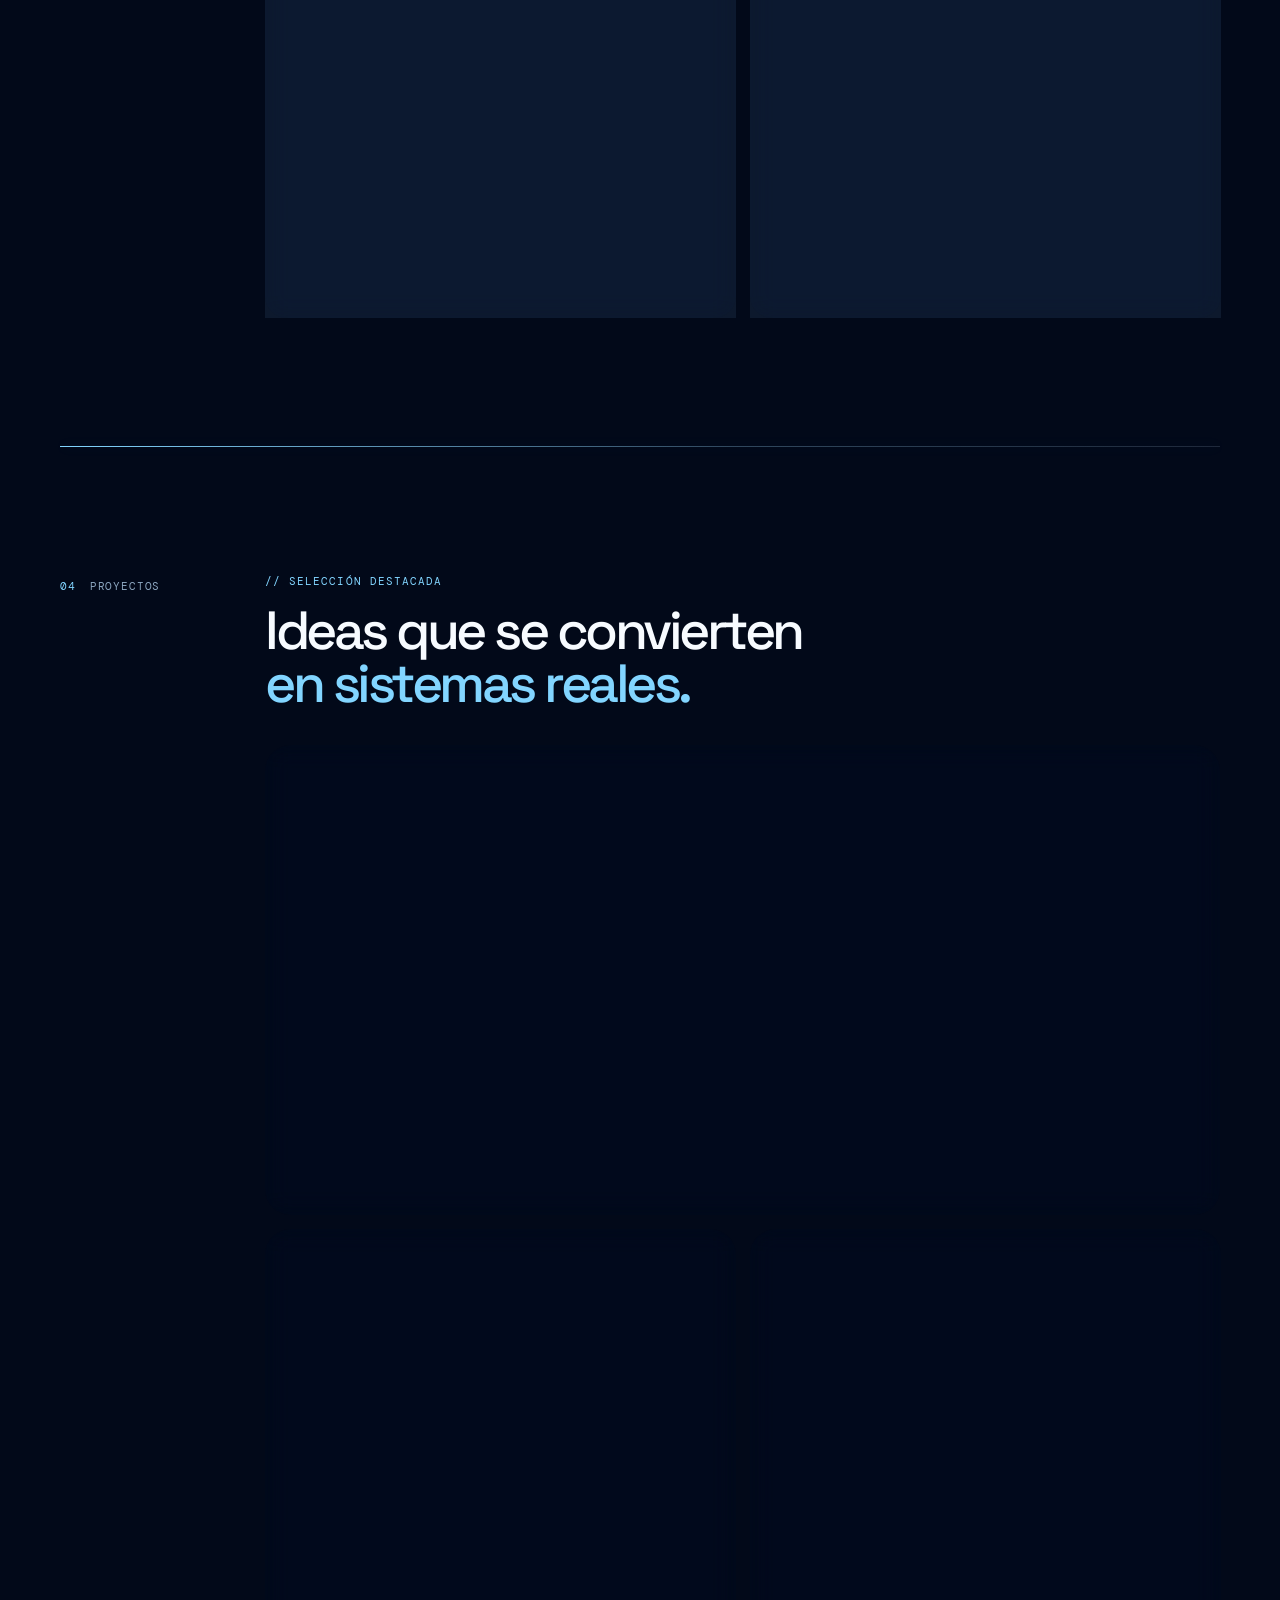
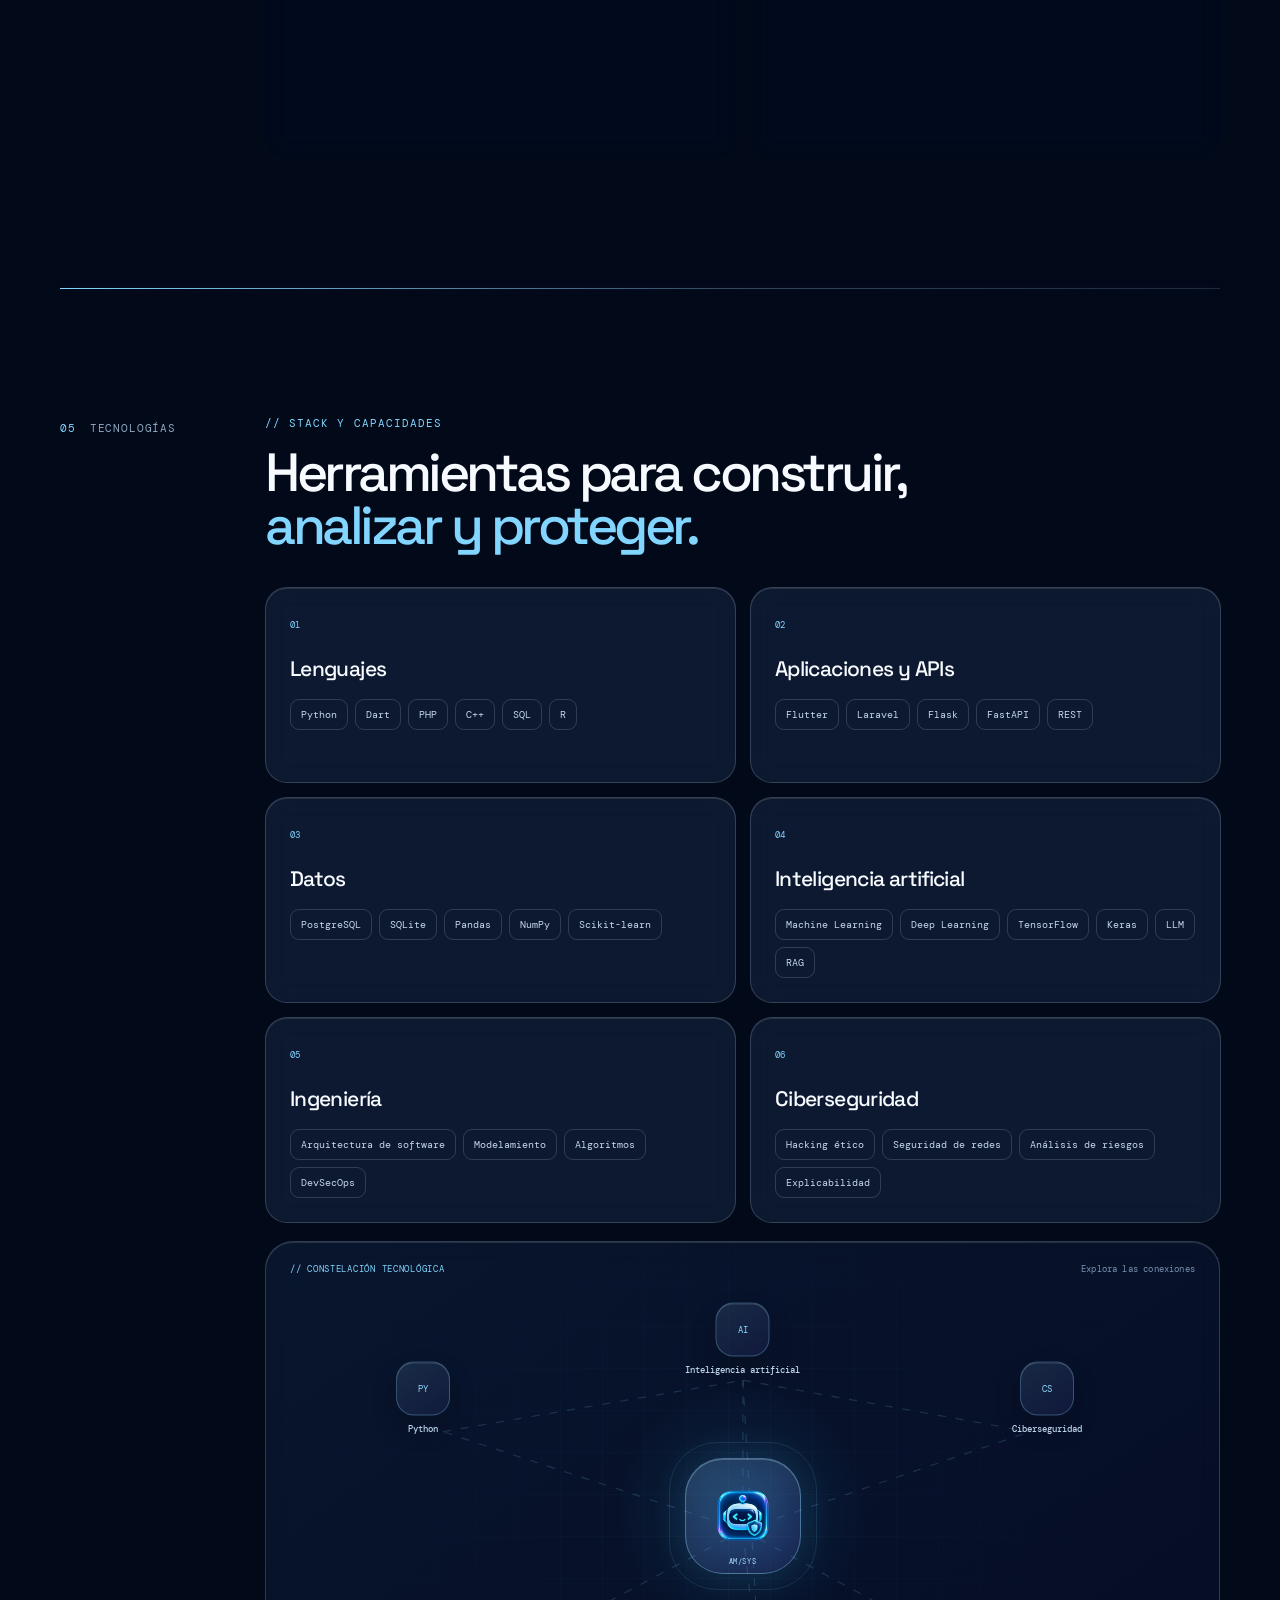
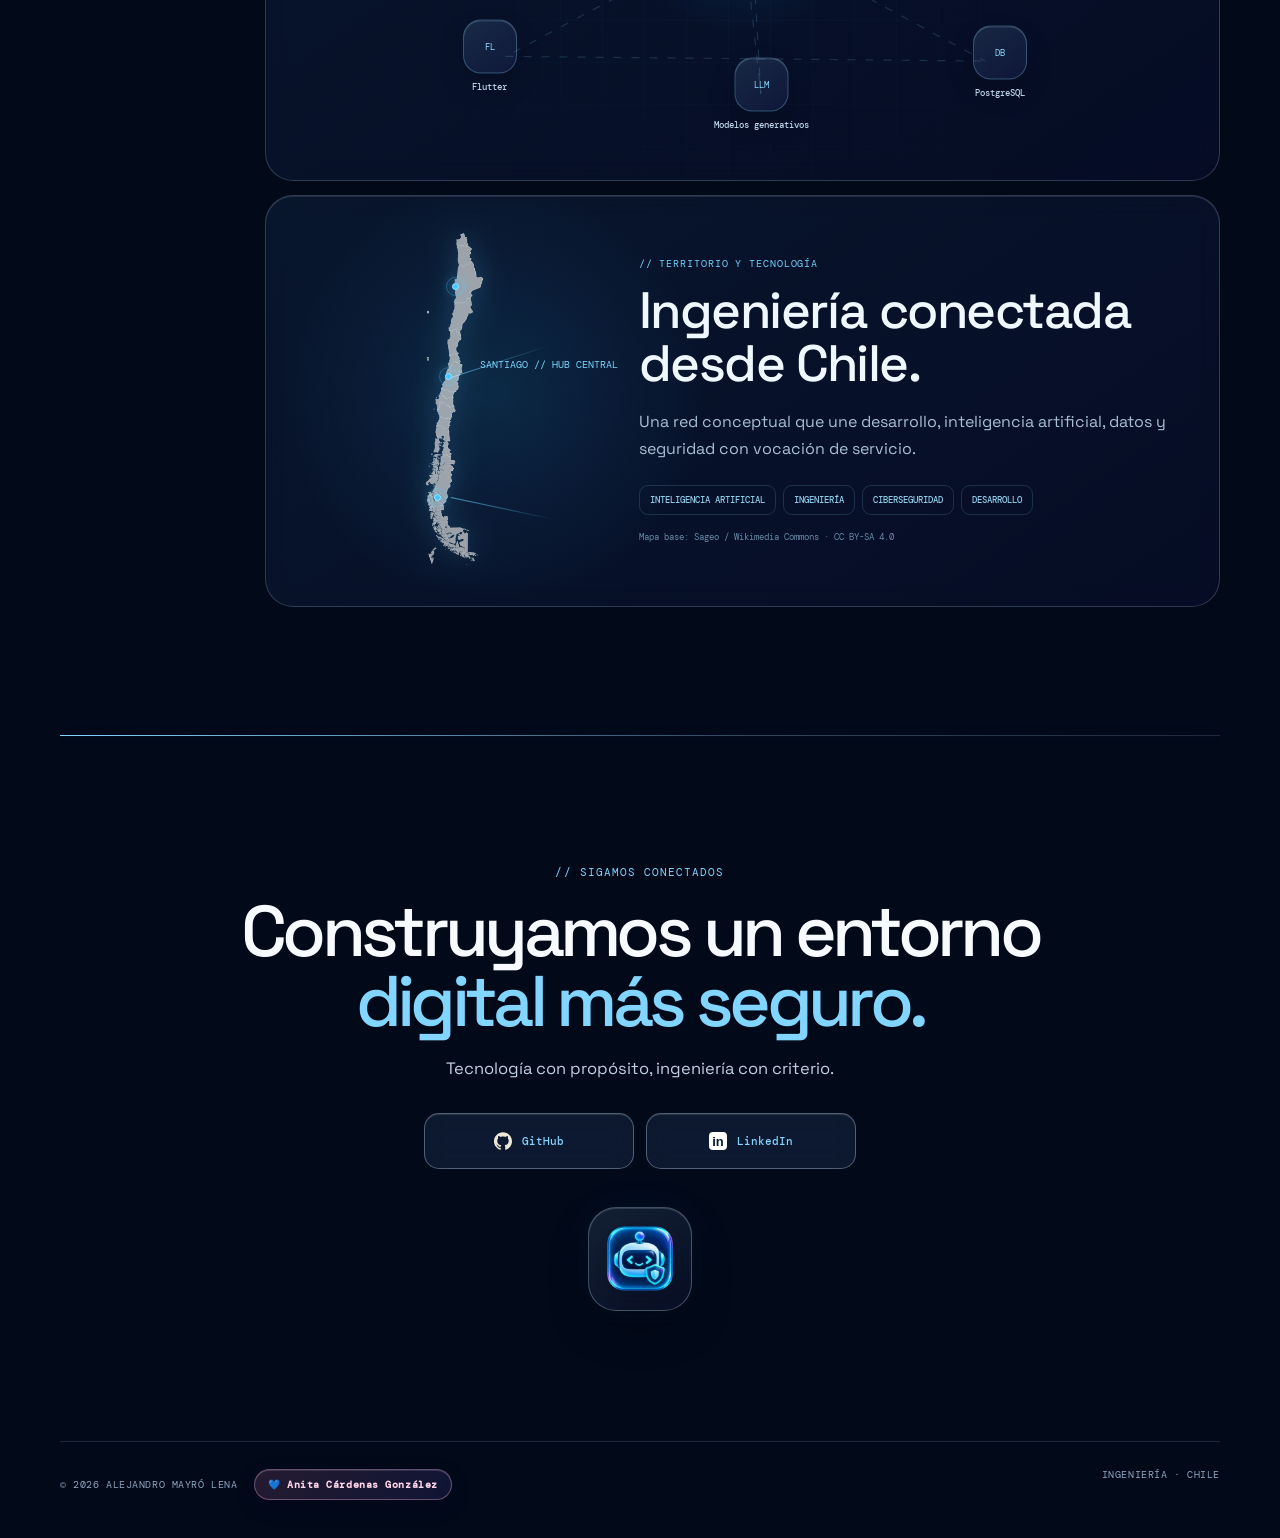
==== commit 62b9da76: "Fix Project Lab tabs and mobile layout" ====
--- a/index.html
+++ b/index.html
@@ -35,7 +35,7 @@
     <link rel="preconnect" href="https://fonts.googleapis.com" />
     <link rel="preconnect" href="https://fonts.gstatic.com" crossorigin />
     <link href="https://fonts.googleapis.com/css2?family=DM+Mono:wght@400;500&family=Space+Grotesk:wght@400;500;600;700&display=swap" rel="stylesheet" />
-    <link rel="stylesheet" href="styles.css?v=5.4.0" />
+    <link rel="stylesheet" href="styles.css?v=5.5.0" />
   </head>
   <body>
     <div class="boot-screen" id="boot-screen" aria-hidden="true">
--- a/styles.css
+++ b/styles.css
@@ -667,3 +667,99 @@
 @media (prefers-reduced-transparency:reduce) {
   .topbar,.identity-card,.metrics,.timeline-card,.cert-year,.project-card,.tech-grid article,.telemetry-panel,.tech-map,.chile-network,.contact-links a { -webkit-backdrop-filter:none; backdrop-filter:none; }
 }
+
+/* V5.5 · Project Lab aislado del menú global y optimizado para móviles */
+.lab-tabs {
+  width:100%;
+  grid-template-columns:repeat(3,minmax(0,1fr));
+  gap:0;
+  flex:none;
+  justify-content:stretch;
+  overflow:hidden;
+  overflow-x:hidden;
+  white-space:normal;
+  scrollbar-width:auto;
+}
+.lab-tabs button {
+  width:100%;
+  min-width:0;
+  margin:0;
+  padding:0 14px;
+  border-radius:0;
+  overflow:hidden;
+  -webkit-appearance:none;
+  appearance:none;
+}
+.lab-tabs button > * { min-width:0; }
+.lab-tabs button:focus-visible {
+  outline-offset:-3px;
+}
+
+@media (max-width:560px) {
+  .lab-shell {
+    height:100vh;
+    height:100dvh;
+    max-height:100vh;
+    max-height:100dvh;
+  }
+  .lab-stage {
+    max-height:calc(100vh - 136px);
+    max-height:calc(100dvh - 136px);
+  }
+  .lab-header {
+    grid-template-columns:minmax(0,1fr) auto;
+    gap:10px;
+  }
+  .lab-brand { min-width:0; }
+  .lab-brand span { font-size:7.5px; }
+  .lab-brand strong {
+    overflow:hidden;
+    font-size:15px;
+    text-overflow:ellipsis;
+    white-space:nowrap;
+  }
+  .lab-close {
+    width:40px;
+    height:40px;
+  }
+  .lab-tabs { min-height:64px; }
+  .lab-tabs button {
+    min-height:64px;
+    grid-template-columns:1fr;
+    align-content:center;
+    justify-items:center;
+    gap:4px;
+    padding:7px 5px;
+    font-size:7.5px;
+    line-height:1.25;
+    text-align:center;
+    white-space:normal;
+  }
+  .lab-tabs button span { display:block; }
+  .lab-panel-copy { margin-bottom:20px; }
+  .lab-panel-copy h3 {
+    font-size:clamp(1.85rem,9.5vw,2.3rem);
+    overflow-wrap:anywhere;
+  }
+  .lab-form input,.lab-form textarea { font-size:16px; }
+  .lab-form input {
+    height:50px;
+    text-overflow:ellipsis;
+  }
+  .lab-form button,.food-order > button { min-height:50px; }
+  .url-lab-result {
+    gap:16px;
+    padding:18px 14px;
+  }
+  .food-order { min-height:190px; }
+}
+
+@media (max-width:360px) {
+  .lab-panel { padding-right:13px; padding-left:13px; }
+  .lab-brand strong { font-size:14px; }
+  .lab-tabs button {
+    padding-right:3px;
+    padding-left:3px;
+    font-size:6.75px;
+  }
+}
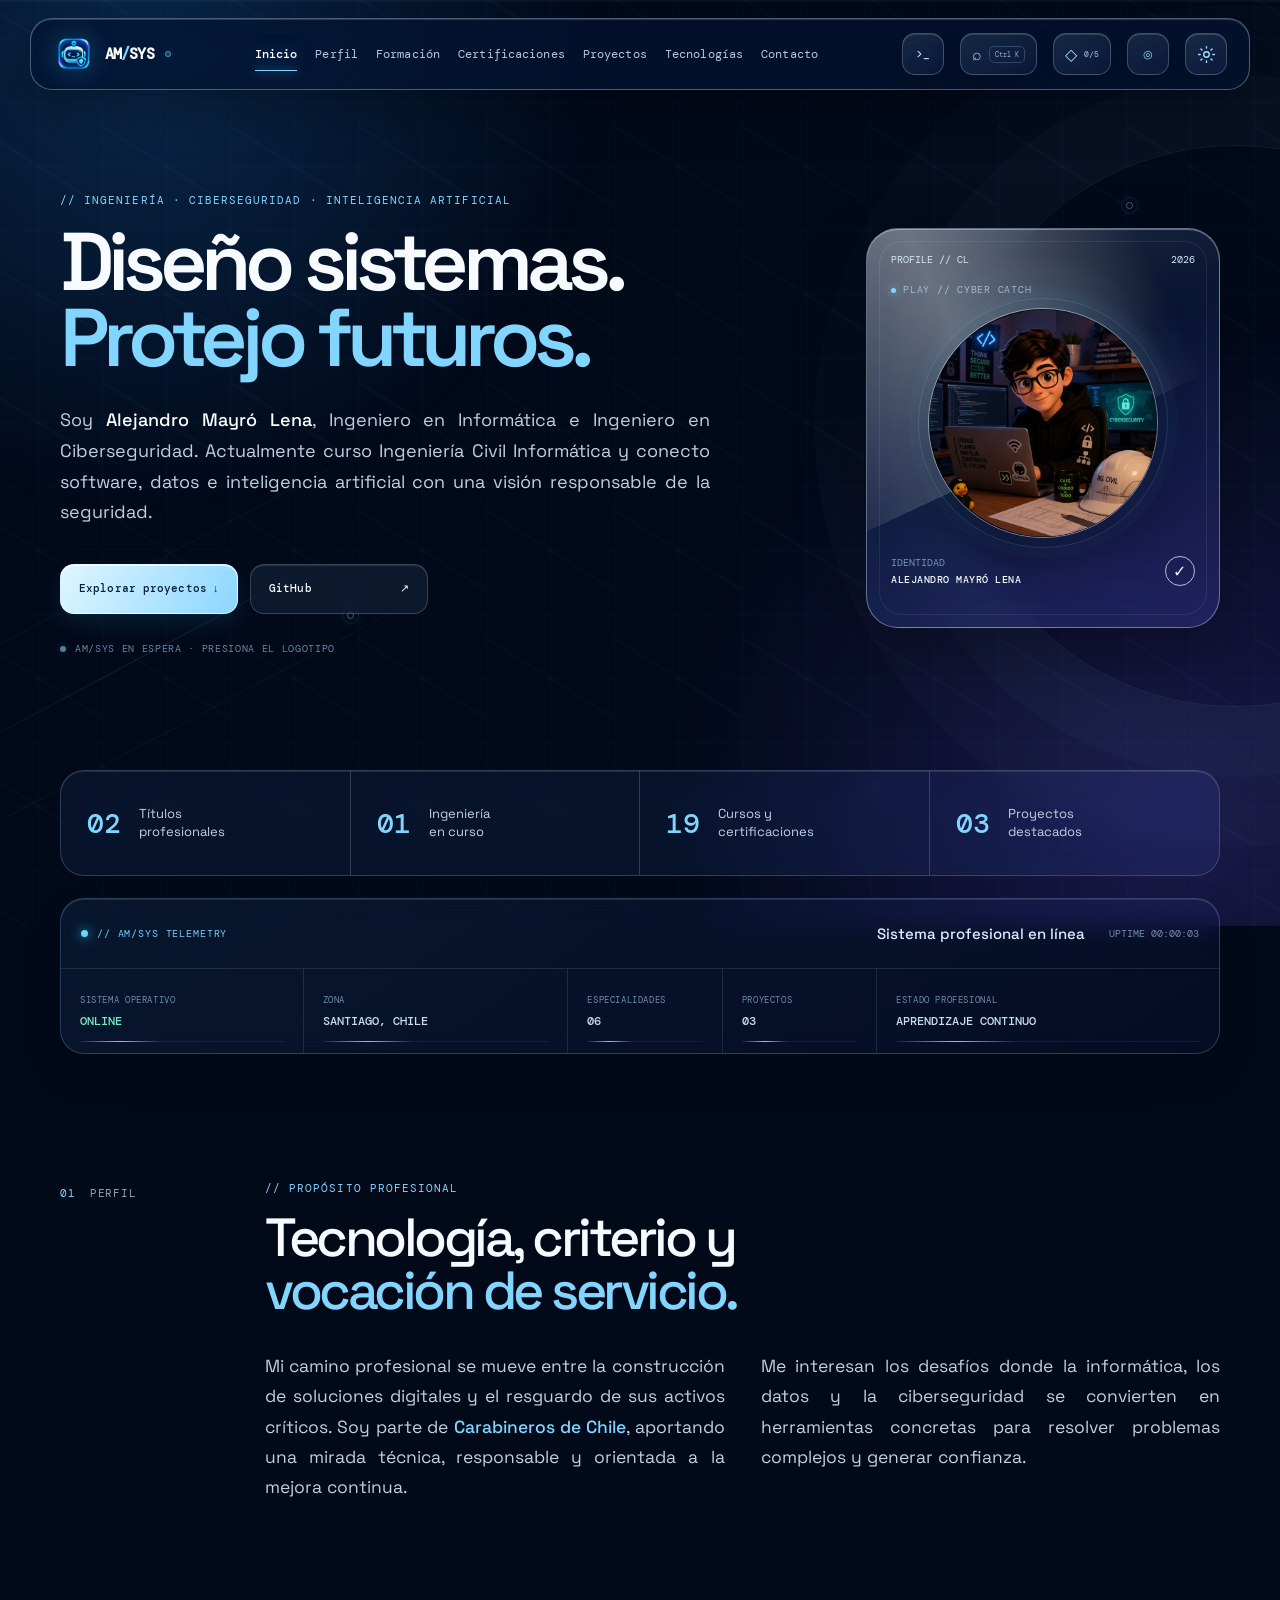
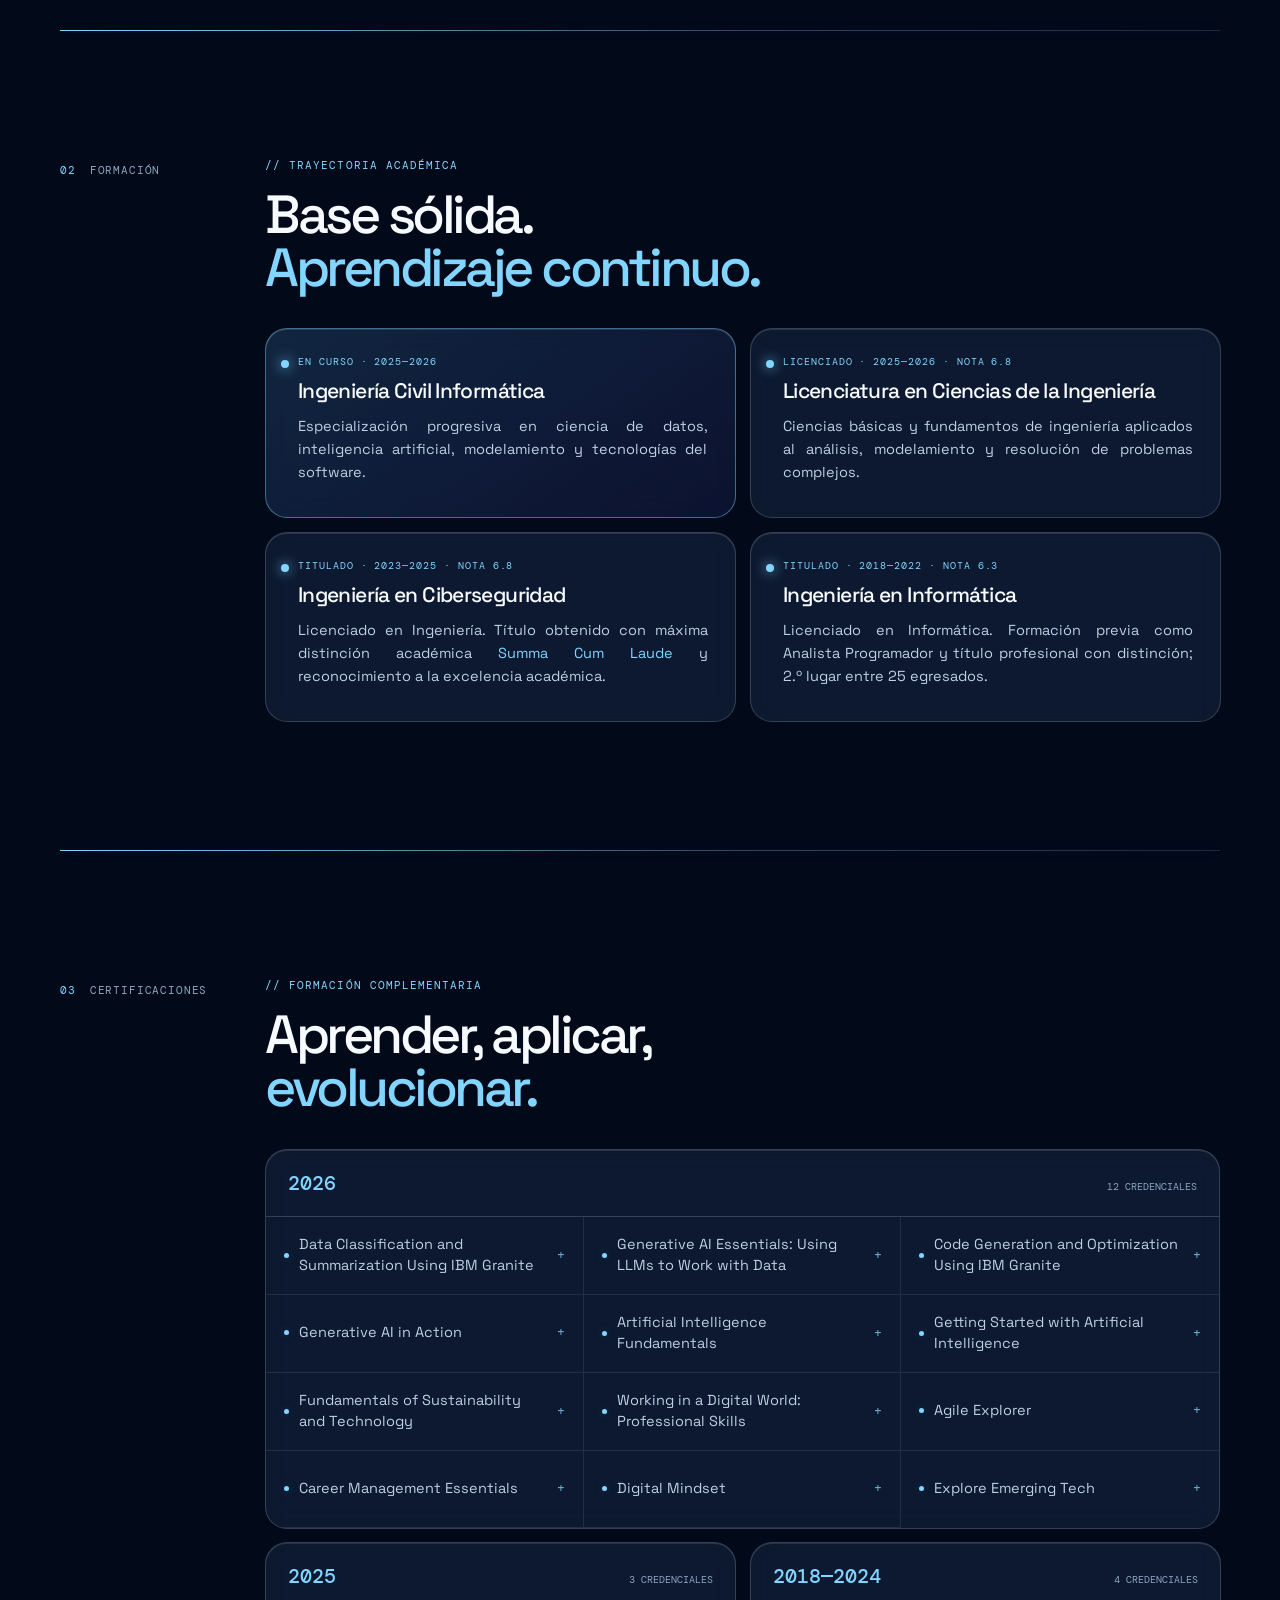
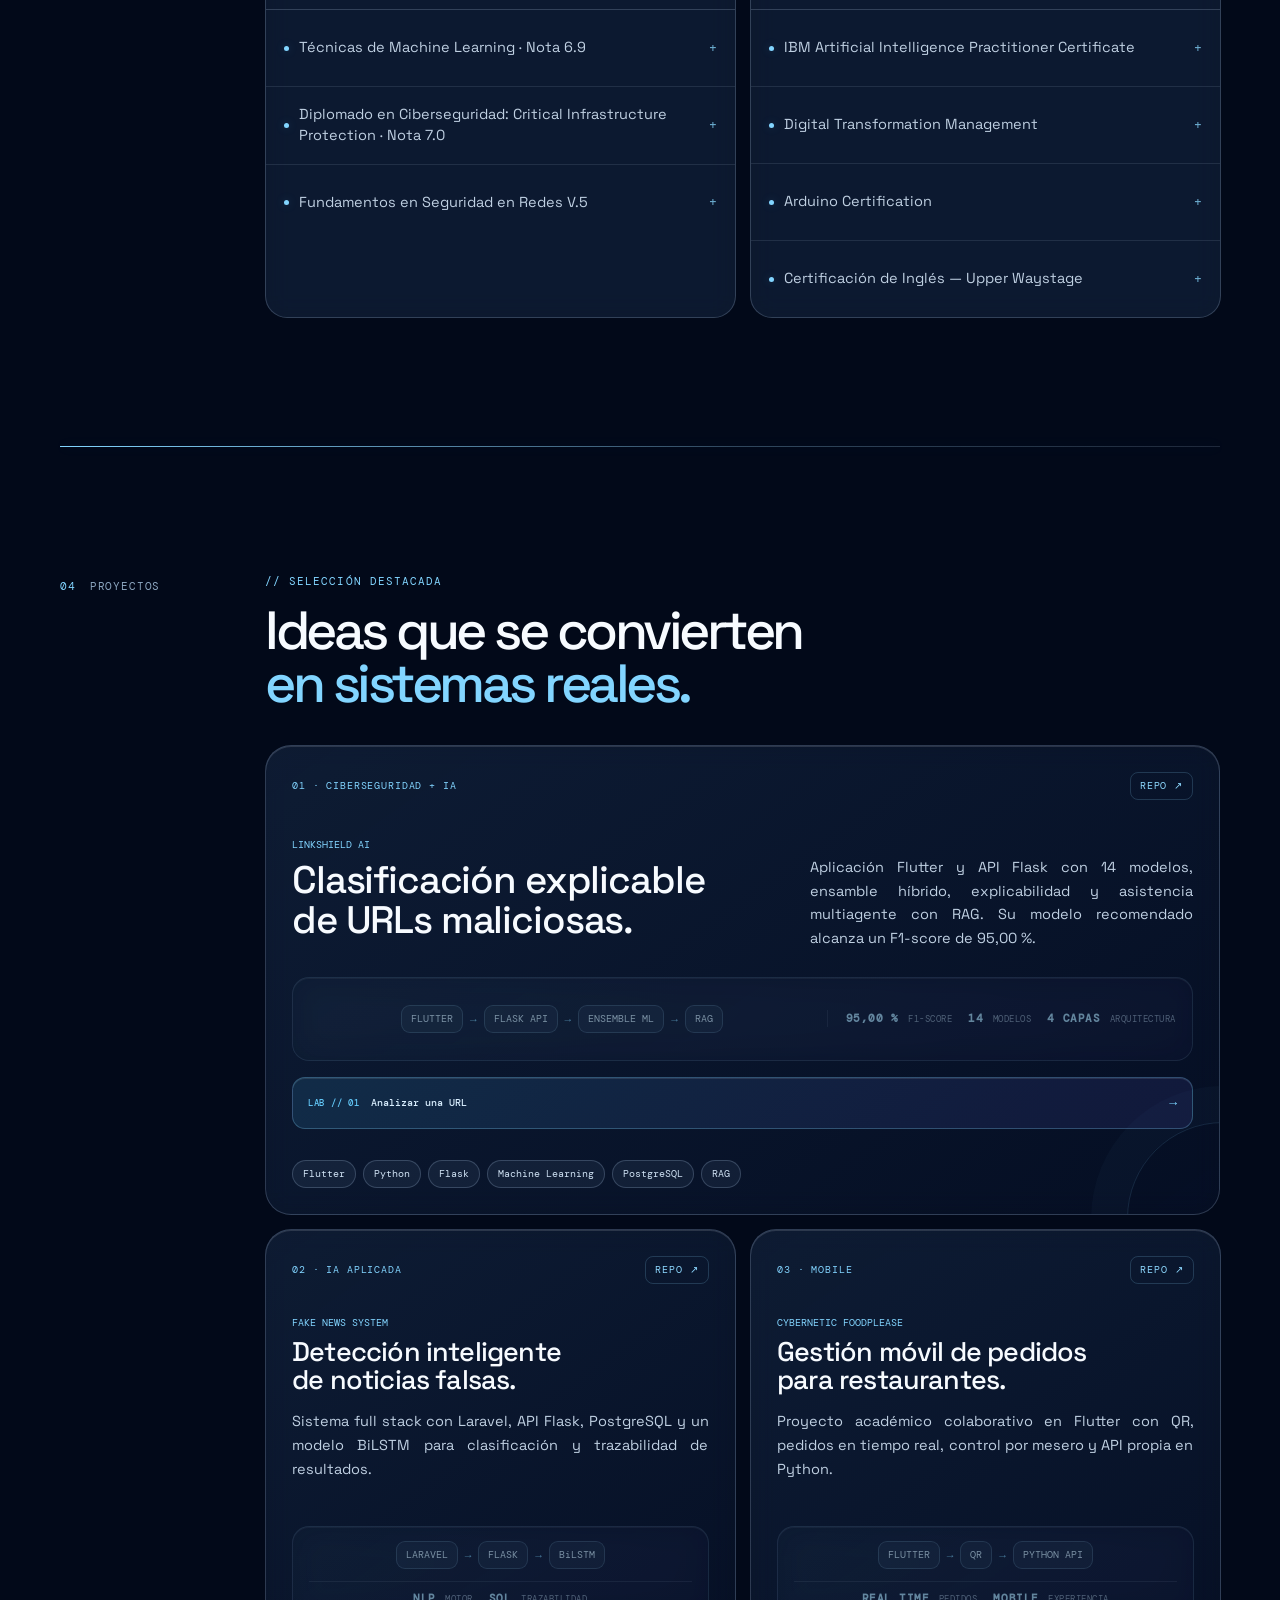
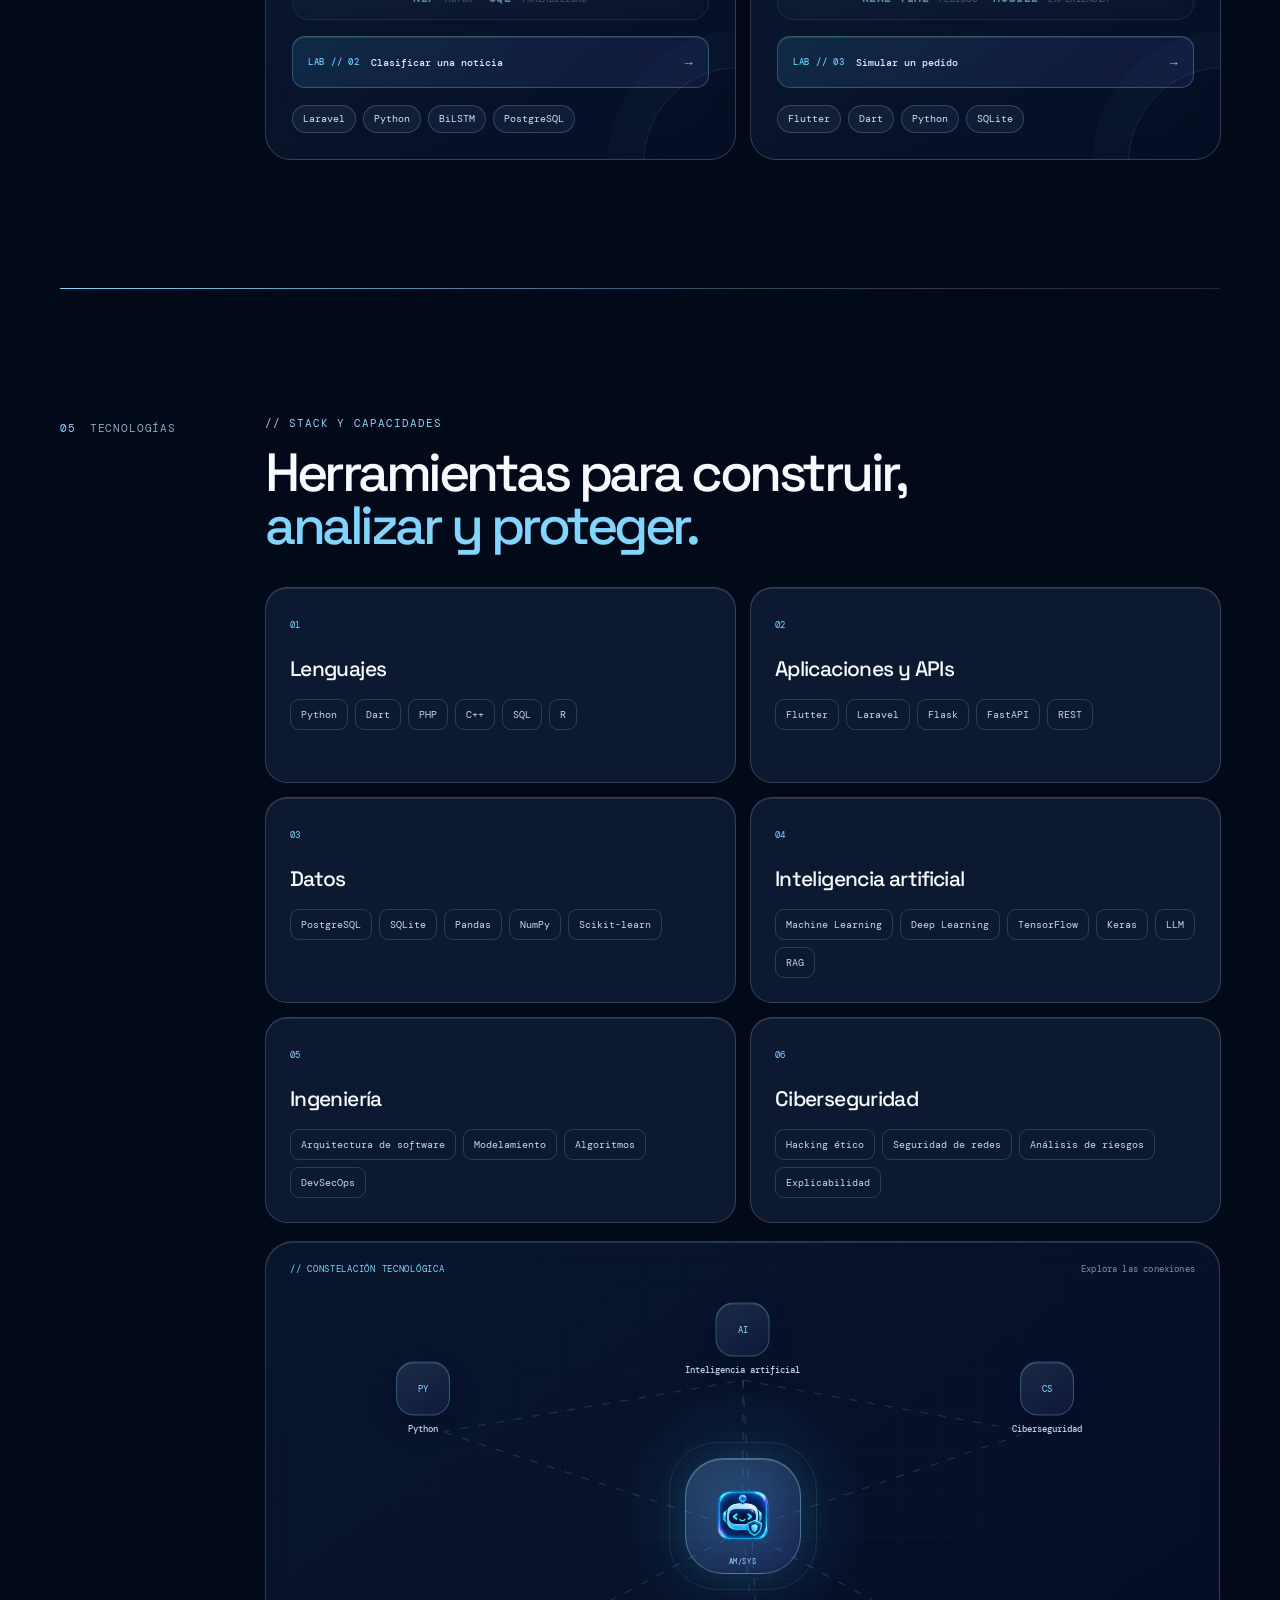
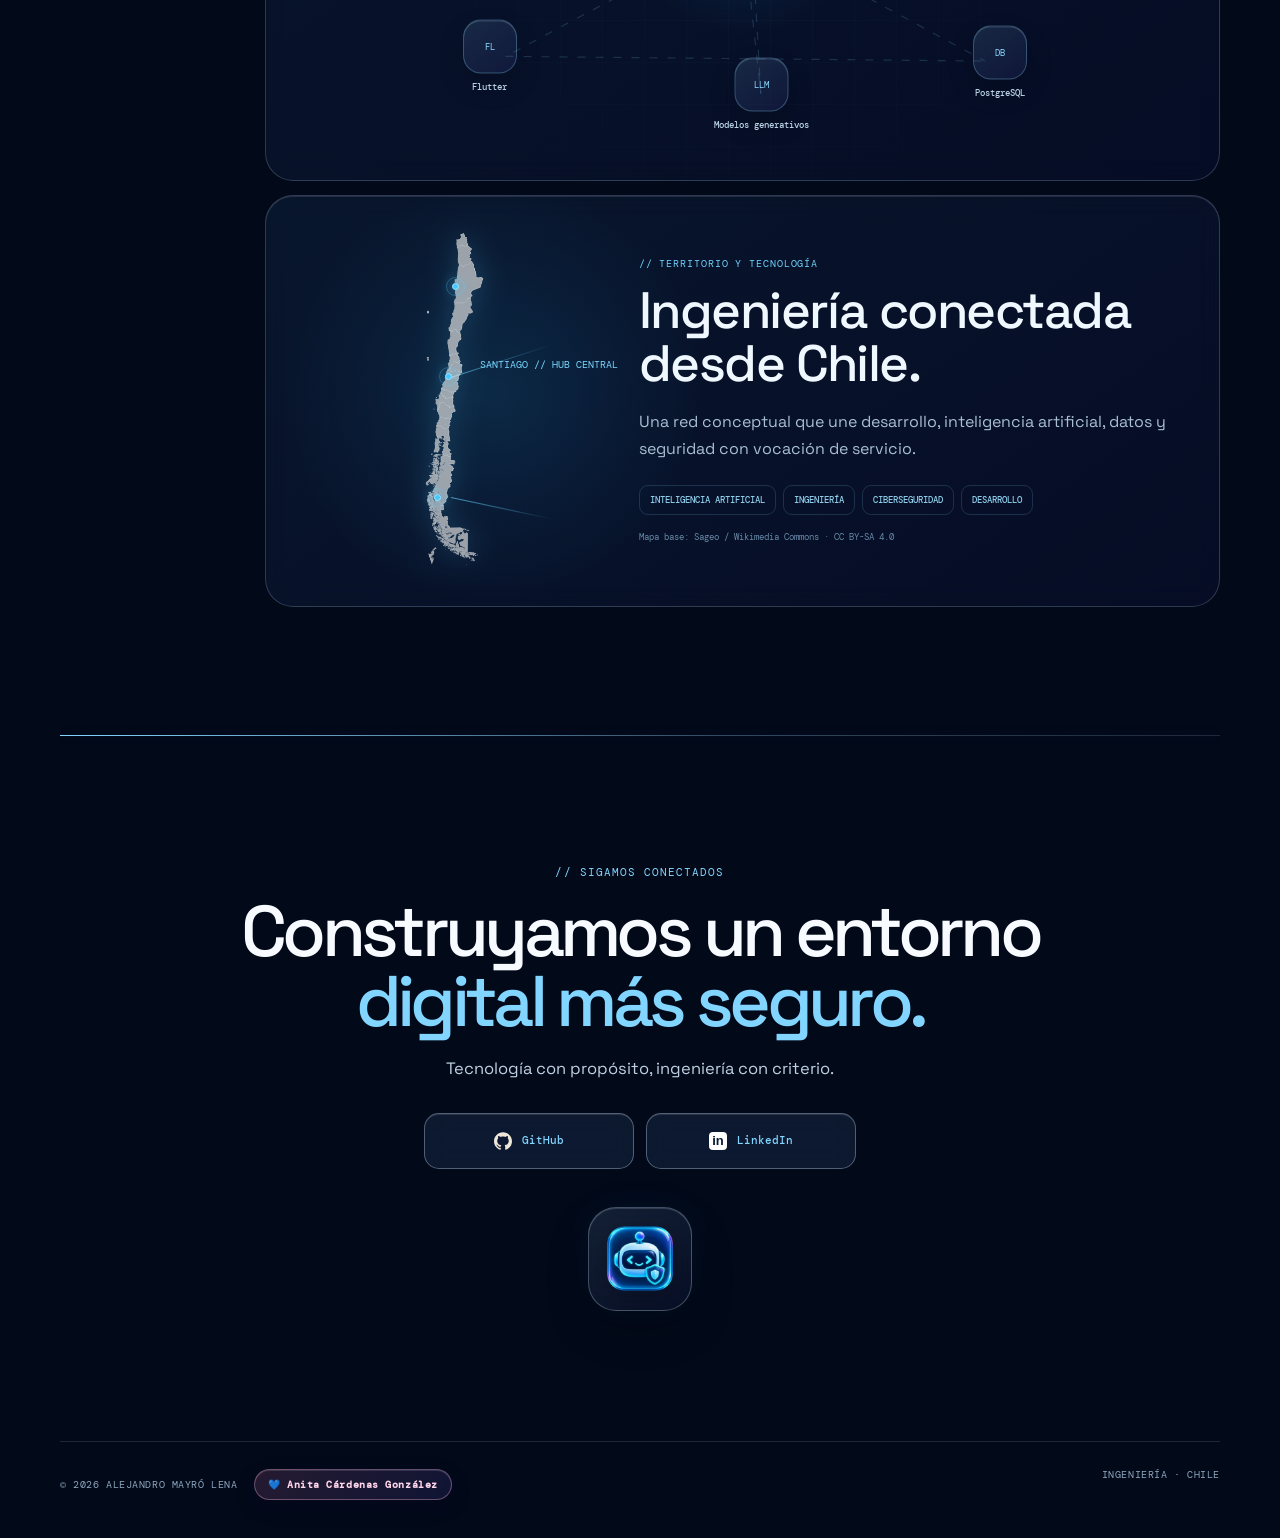
==== commit ae3f64e6: "Refine mobile navigation and typography" ====
--- a/index.html
+++ b/index.html
@@ -35,7 +35,7 @@
     <link rel="preconnect" href="https://fonts.googleapis.com" />
     <link rel="preconnect" href="https://fonts.gstatic.com" crossorigin />
     <link href="https://fonts.googleapis.com/css2?family=DM+Mono:wght@400;500&family=Space+Grotesk:wght@400;500;600;700&display=swap" rel="stylesheet" />
-    <link rel="stylesheet" href="styles.css?v=5.5.0" />
+    <link rel="stylesheet" href="styles.css?v=5.6.0" />
   </head>
   <body>
     <div class="boot-screen" id="boot-screen" aria-hidden="true">
@@ -65,7 +65,7 @@
 
     <header class="topbar">
       <button class="brand" id="system-toggle" type="button" aria-pressed="false" aria-label="Activar modo Sistema Activo" title="Activar modo Sistema Activo"><img src="assets/am-cyberbot-logo-web.webp" alt="" width="42" height="42" decoding="async" /><span class="brand-word">AM<span>/</span>SYS</span><i class="brand-status" aria-hidden="true"></i></button>
-      <nav aria-label="Navegación principal">
+      <nav id="main-navigation" aria-label="Navegación principal">
         <a href="#inicio">Inicio</a>
         <a href="#perfil">Perfil</a>
         <a href="#formacion">Formación</a>
@@ -81,6 +81,9 @@
       <button class="theme-toggle" id="theme-toggle" type="button" aria-label="Activar tema claro" title="Activar tema claro">
         <svg class="theme-icon theme-icon-sun" viewBox="0 0 24 24" aria-hidden="true"><circle cx="12" cy="12" r="3.5"></circle><path d="M12 2v2M12 20v2M4.93 4.93l1.42 1.42M17.65 17.65l1.42 1.42M2 12h2M20 12h2M4.93 19.07l1.42-1.42M17.65 6.35l1.42-1.42"></path></svg>
         <svg class="theme-icon theme-icon-moon" viewBox="0 0 24 24" aria-hidden="true"><path d="M20.4 15.1A8.4 8.4 0 0 1 8.9 3.6 8.8 8.8 0 1 0 20.4 15.1Z"></path></svg>
+      </button>
+      <button class="mobile-menu-toggle" id="mobile-menu-toggle" type="button" aria-controls="main-navigation" aria-expanded="false" aria-label="Abrir menú de navegación">
+        <span></span><span></span><span></span>
       </button>
     </header>
 
@@ -478,6 +481,6 @@
 
     <a class="back-top" href="#inicio" aria-label="Volver al inicio">↑</a>
     <footer><span>© 2026 ALEJANDRO MAYRÓ LENA <span id="local-surprise-slot"></span></span><span>INGENIERÍA · CHILE</span></footer>
-    <script src="script.js?v=5.4.0" defer></script>
+    <script src="script.js?v=5.6.0" defer></script>
   </body>
 </html>
--- a/styles.css
+++ b/styles.css
@@ -763,3 +763,173 @@
     font-size:6.75px;
   }
 }
+
+/* V5.6 · Navegación, lectura y pie de página móvil */
+.mobile-menu-toggle { display:none; }
+
+@media (max-width:560px) {
+  html { scroll-padding-top:82px; }
+  body { padding-top:76px; }
+  .topbar {
+    width:calc(100% - 16px);
+    height:58px;
+    top:8px;
+    flex-wrap:nowrap;
+    align-content:normal;
+    gap:5px;
+    padding:6px 8px;
+    border-radius:16px;
+  }
+  .topbar .brand {
+    order:1;
+    flex:0 0 auto;
+    margin-right:auto;
+  }
+  .brand > img {
+    width:34px;
+    height:34px;
+    border-radius:10px;
+  }
+  .terminal-toggle,.command-toggle,.achievement-toggle,.theme-toggle {
+    order:2;
+    width:34px;
+    min-width:34px;
+    height:34px;
+    margin:0;
+    border-radius:10px;
+  }
+  .cursor-toggle { display:none; }
+  .mobile-menu-toggle {
+    order:2;
+    flex:0 0 auto;
+    width:38px;
+    height:38px;
+    display:grid;
+    align-content:center;
+    justify-items:center;
+    gap:4px;
+    padding:0;
+    border:1px solid rgba(207,233,255,.25);
+    border-radius:11px;
+    background:linear-gradient(145deg,rgba(159,209,255,.14),rgba(100,114,212,.1));
+    color:#dff5ff;
+    box-shadow:inset 0 1px rgba(255,255,255,.15);
+    cursor:pointer;
+  }
+  .mobile-menu-toggle span {
+    width:16px;
+    height:1px;
+    display:block;
+    border-radius:2px;
+    background:currentColor;
+    transition:transform .22s ease,opacity .18s ease;
+  }
+  .topbar.menu-open .mobile-menu-toggle span:nth-child(1) { transform:translateY(5px) rotate(45deg); }
+  .topbar.menu-open .mobile-menu-toggle span:nth-child(2) { opacity:0; }
+  .topbar.menu-open .mobile-menu-toggle span:nth-child(3) { transform:translateY(-5px) rotate(-45deg); }
+  .mobile-menu-toggle:focus-visible { outline:2px solid var(--blue); outline-offset:3px; }
+  .topbar nav {
+    position:absolute;
+    top:calc(100% + 8px);
+    left:0;
+    right:0;
+    z-index:2;
+    width:100%;
+    height:auto;
+    max-height:calc(100vh - 86px);
+    max-height:calc(100dvh - 86px);
+    display:grid;
+    grid-template-columns:repeat(2,minmax(0,1fr));
+    gap:6px;
+    flex:none;
+    padding:10px;
+    overflow-y:auto;
+    overflow-x:hidden;
+    border:1px solid rgba(197,225,255,.2);
+    border-radius:16px;
+    background:linear-gradient(145deg,rgba(5,24,51,.985),rgba(7,16,42,.985));
+    box-shadow:0 22px 55px rgba(0,0,0,.42),inset 0 1px rgba(255,255,255,.12);
+    -webkit-backdrop-filter:blur(20px) saturate(130%);
+    backdrop-filter:blur(20px) saturate(130%);
+    opacity:0;
+    visibility:hidden;
+    pointer-events:none;
+    transform:translateY(-8px) scale(.985);
+    transform-origin:top center;
+    transition:opacity .2s ease,visibility 0s linear .2s,transform .22s ease;
+  }
+  .topbar.menu-open nav {
+    opacity:1;
+    visibility:visible;
+    pointer-events:auto;
+    transform:none;
+    transition-delay:0s;
+  }
+  .topbar nav a {
+    min-height:44px;
+    display:flex;
+    align-items:center;
+    justify-content:center;
+    padding:8px 7px;
+    border:1px solid rgba(188,226,255,.1);
+    border-radius:10px;
+    background:rgba(127,190,244,.045);
+    font-size:10px;
+    text-align:center;
+  }
+  .topbar nav a::after {
+    left:12px;
+    right:calc(100% - 12px);
+    bottom:5px;
+  }
+  .topbar nav a:hover::after,.topbar nav a.active::after,.topbar nav a[aria-current="page"]::after { right:12px; }
+  .topbar nav a.active,.topbar nav a[aria-current="page"] {
+    border-color:rgba(111,207,255,.28);
+    background:linear-gradient(135deg,rgba(83,185,238,.15),rgba(105,89,214,.1));
+  }
+  .intro,.prose-grid p,.timeline-card > p:last-child,.project-card p:not(.project-name),.contact-copy {
+    text-align:justify;
+    text-justify:inter-word;
+    -webkit-hyphens:auto;
+    hyphens:auto;
+    overflow-wrap:break-word;
+  }
+  footer {
+    width:calc(100% - 32px);
+    align-items:center;
+    justify-content:center;
+    gap:12px;
+    padding:26px 0 34px;
+    text-align:center;
+    line-height:1.7;
+  }
+  footer > span { width:100%; }
+}
+
+@media (max-width:360px) {
+  .topbar { gap:4px; padding-right:6px; padding-left:6px; }
+  .terminal-toggle,.command-toggle,.achievement-toggle,.theme-toggle {
+    width:32px;
+    min-width:32px;
+    height:32px;
+  }
+  .mobile-menu-toggle {
+    width:35px;
+    height:35px;
+  }
+}
+
+html[data-theme="light"] .mobile-menu-toggle {
+  color:#173d5c;
+  border-color:rgba(32,82,122,.3);
+  background:linear-gradient(145deg,rgba(255,255,255,.96),rgba(215,234,250,.8));
+}
+html[data-theme="light"] .topbar nav {
+  border-color:rgba(35,82,121,.28);
+  background:rgba(248,252,255,.97);
+  box-shadow:0 22px 50px rgba(42,79,112,.2),inset 0 1px #fff;
+}
+
+@media (prefers-reduced-motion:reduce) {
+  .mobile-menu-toggle span,.topbar nav { transition:none; }
+}
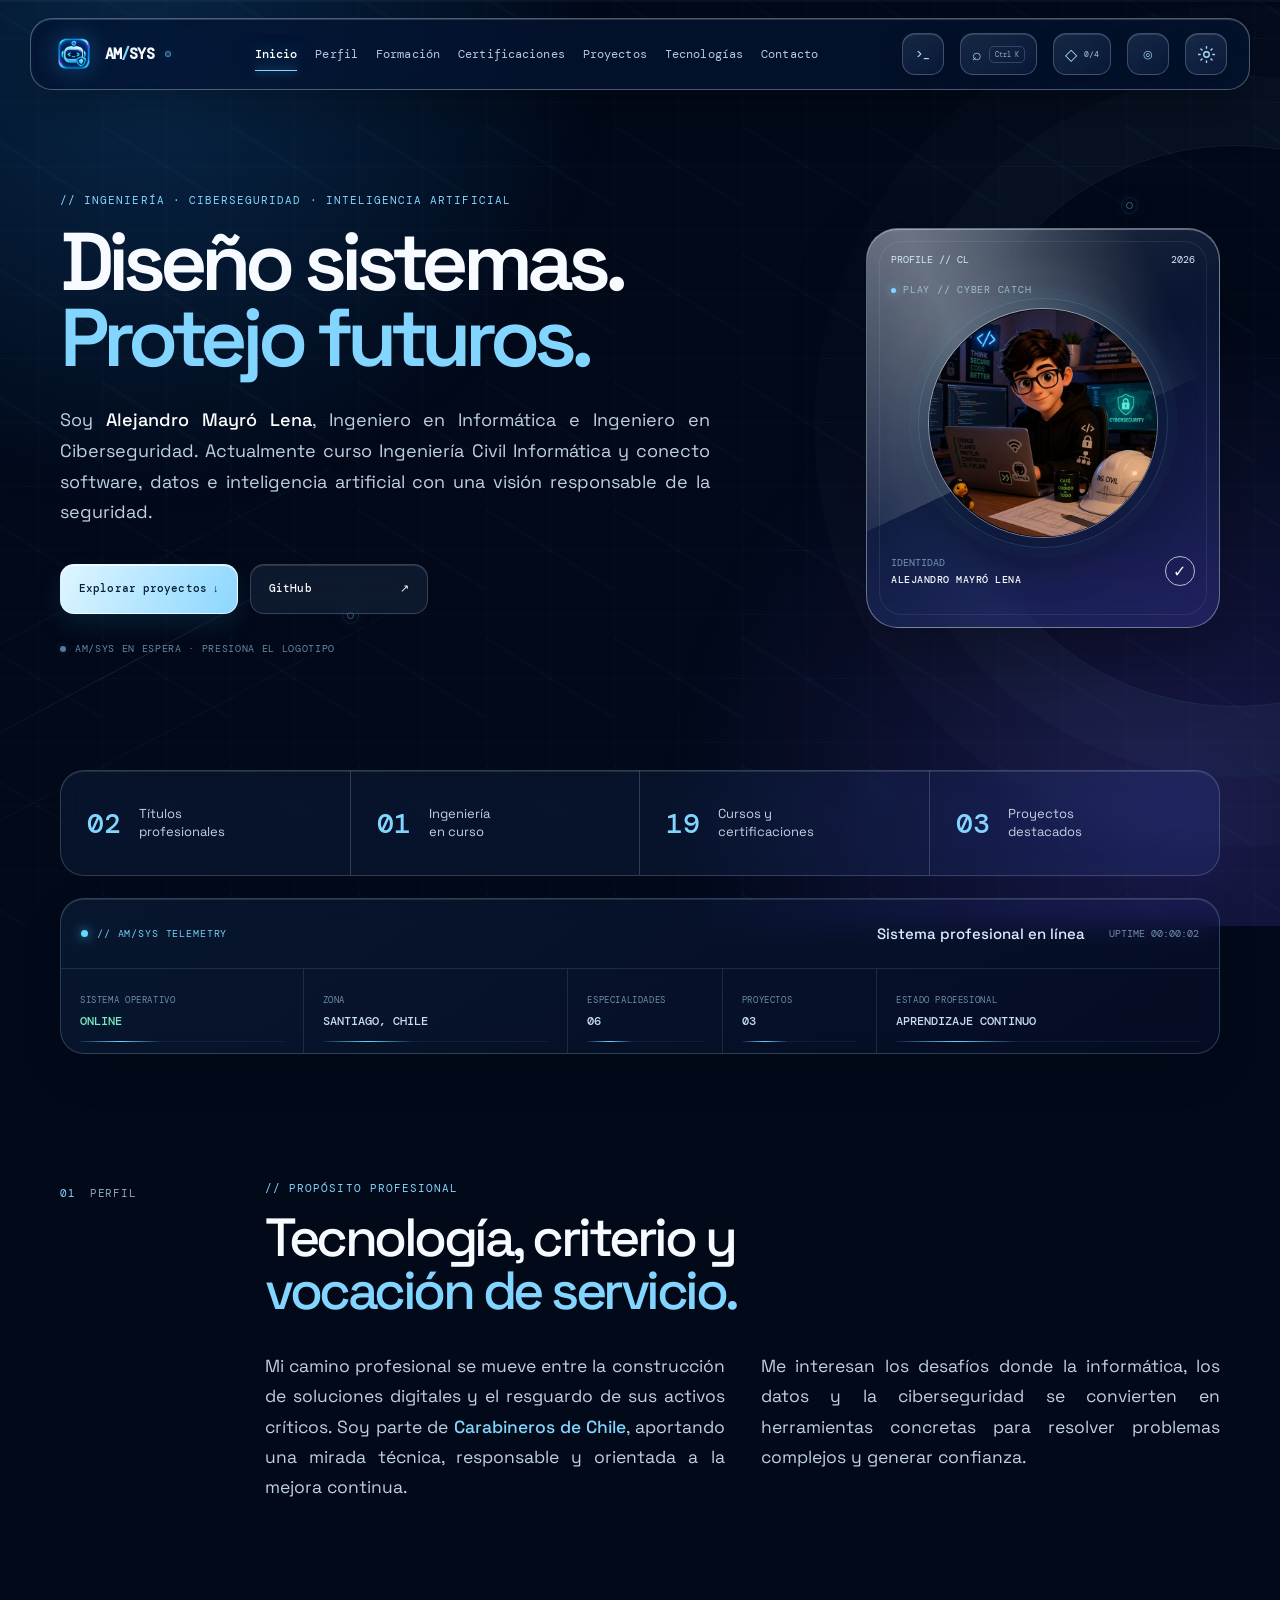
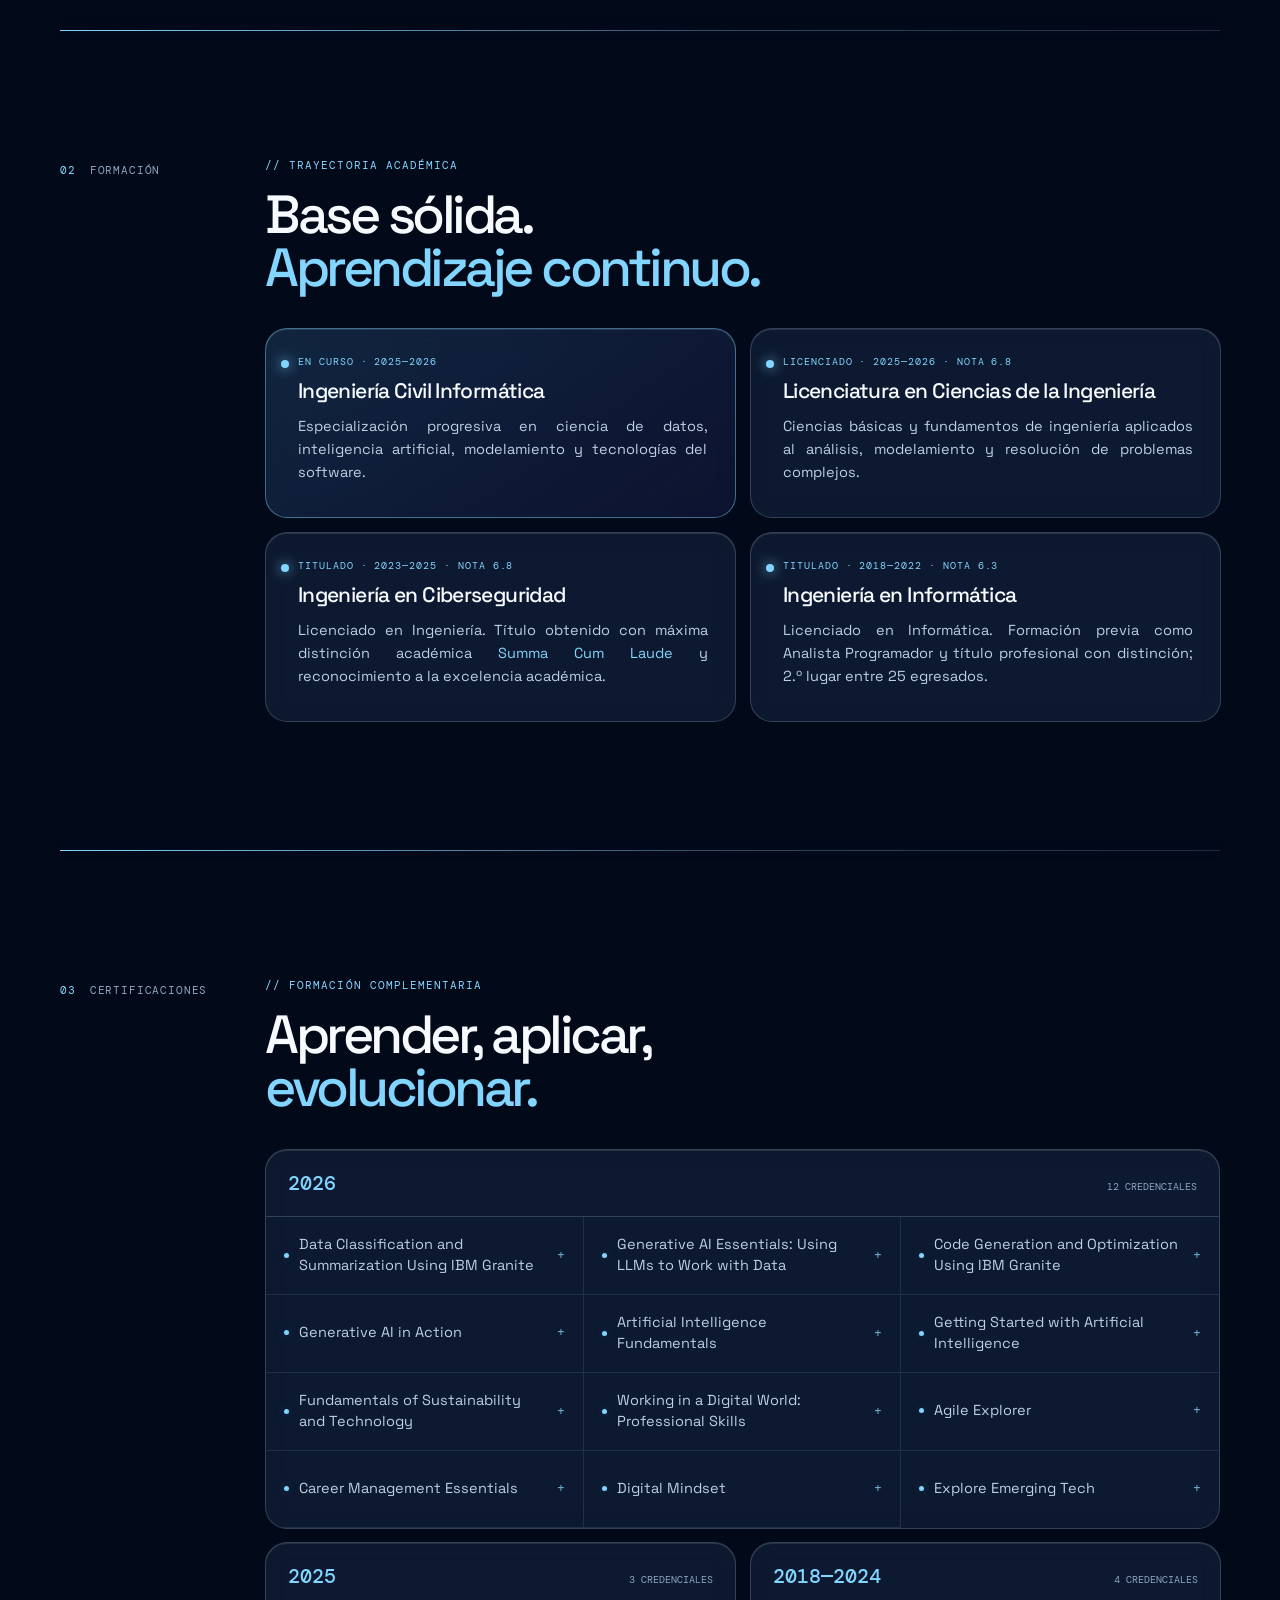
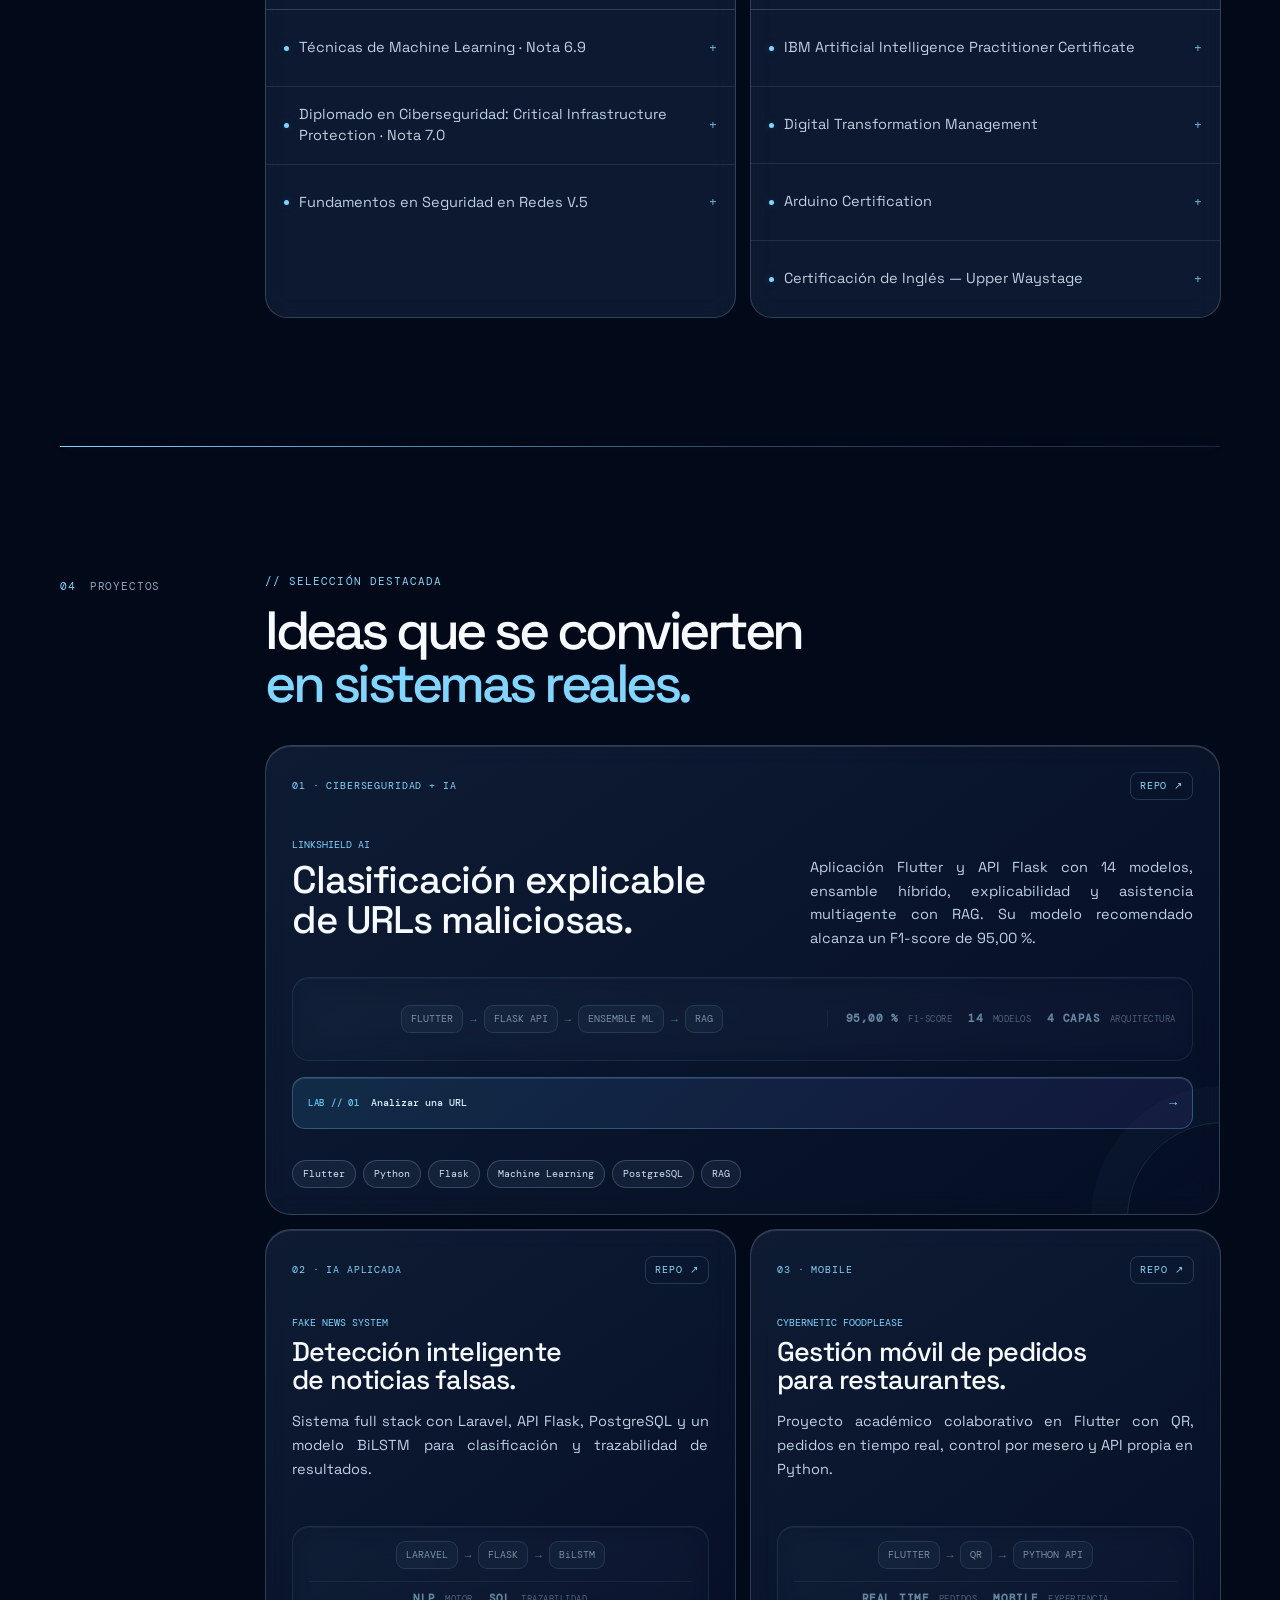
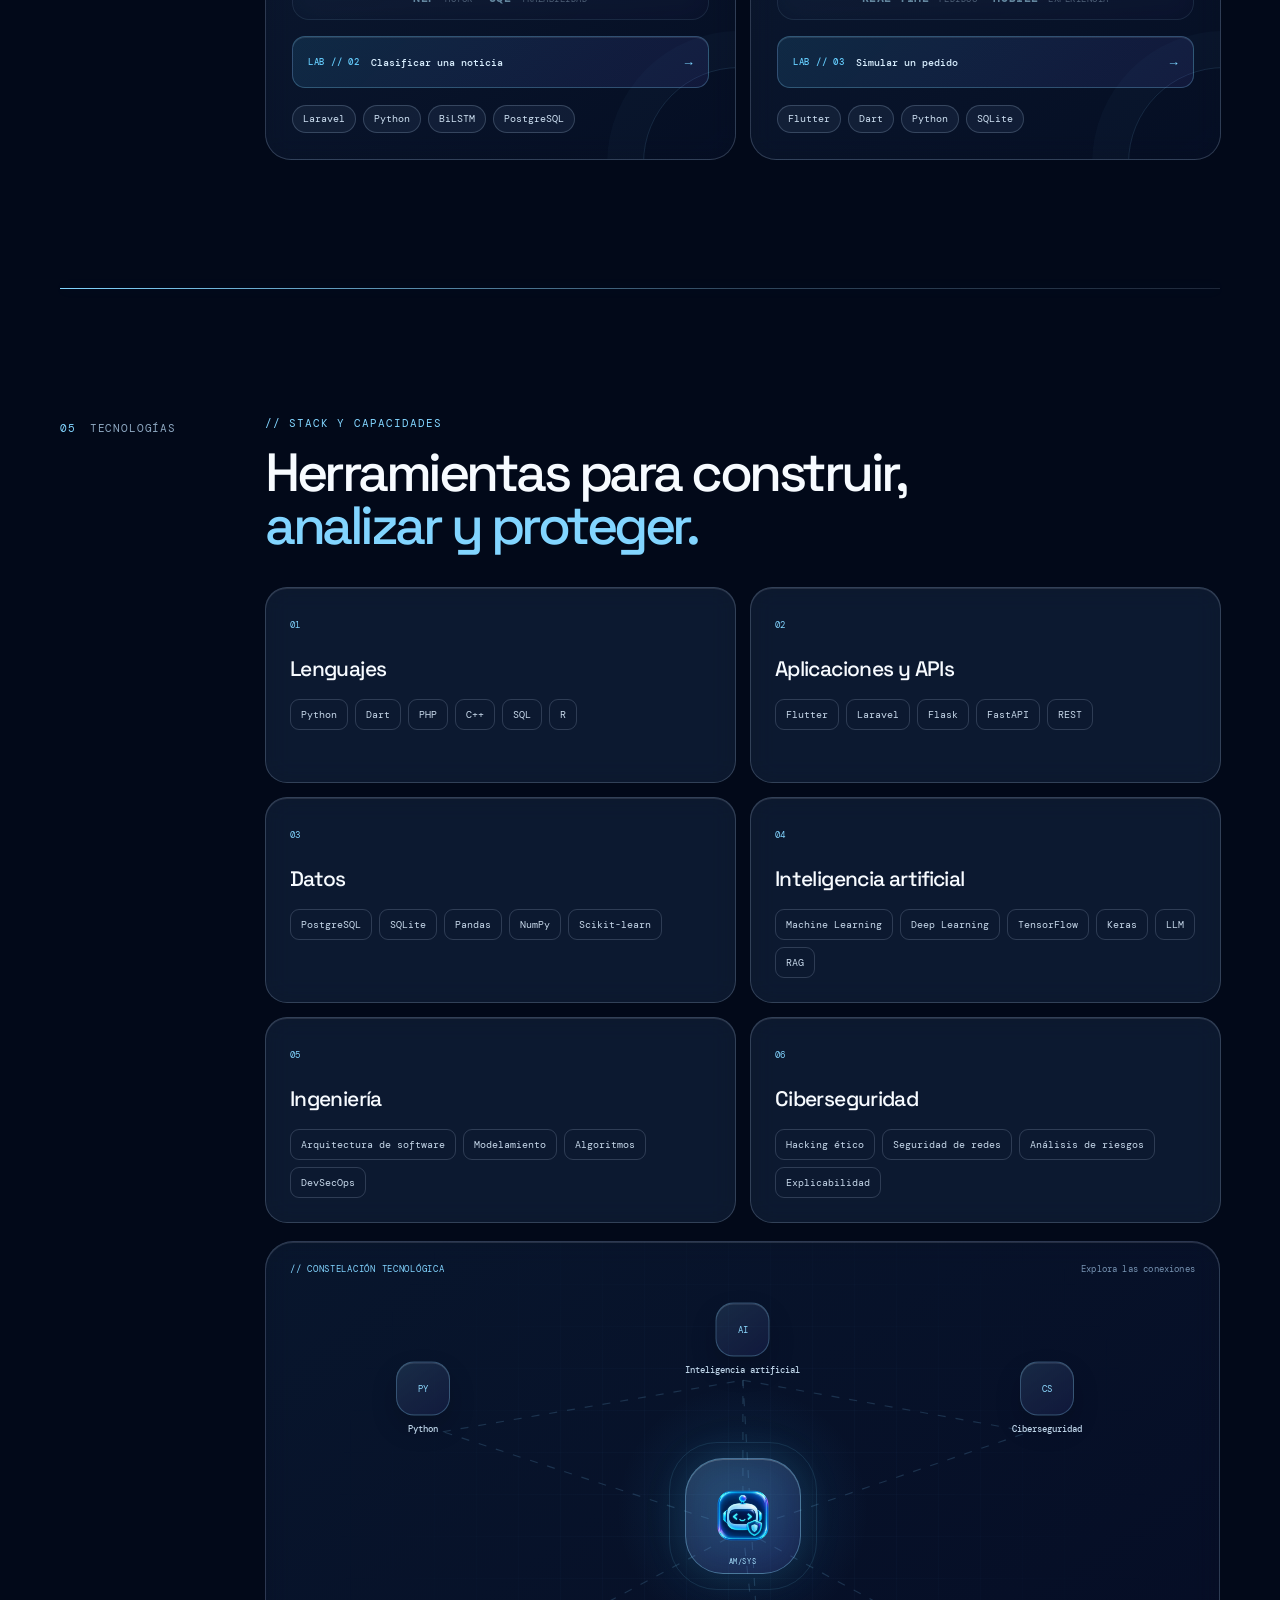
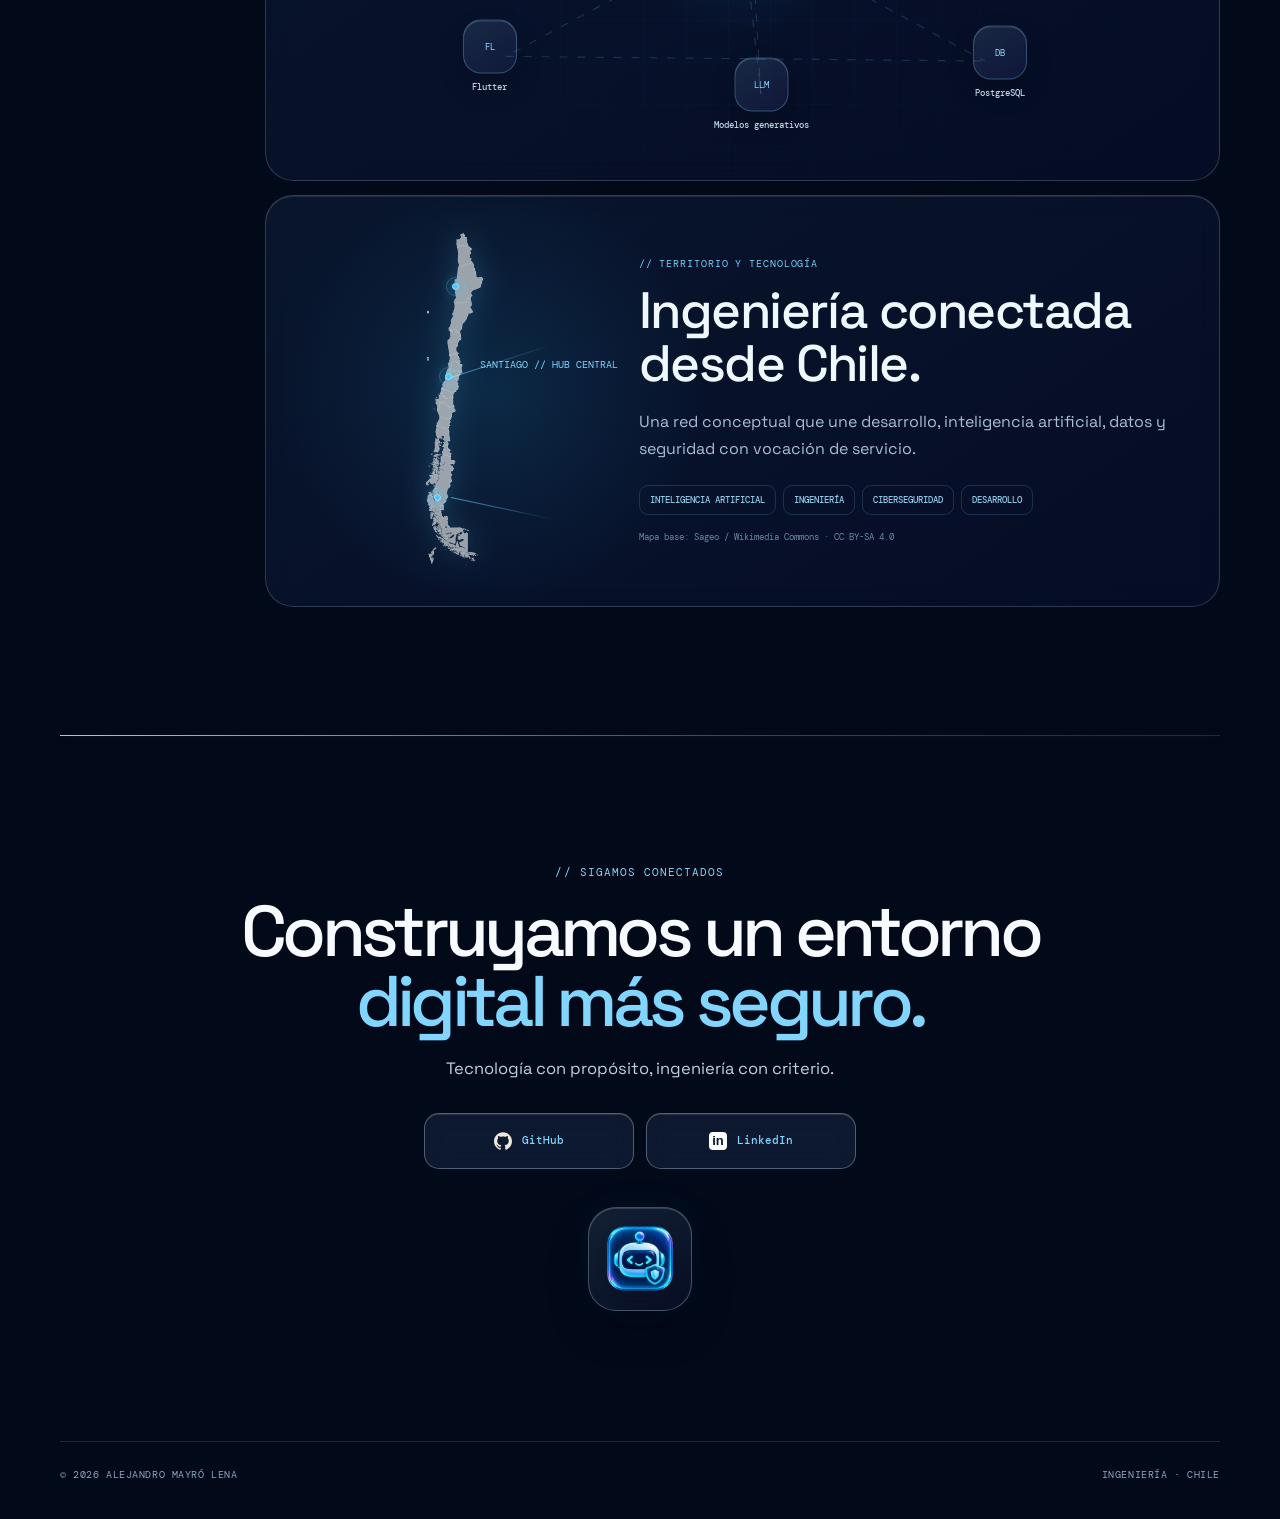
==== commit 9e61042f: "Temporarily hide Anita surprise entries" ====
--- a/index.html
+++ b/index.html
@@ -419,7 +419,7 @@
     <div class="command-palette" id="command-palette" role="dialog" aria-modal="true" aria-labelledby="command-title" hidden>
       <section class="command-shell">
         <header><span aria-hidden="true">⌕</span><label id="command-title" for="command-input">Buscar en AM/SYS</label><kbd>ESC</kbd></header>
-        <input id="command-input" type="search" autocomplete="off" placeholder="Escribe proyectos, formación, jugar, Anita..." />
+        <input id="command-input" type="search" autocomplete="off" placeholder="Escribe proyectos, formación o jugar..." />
         <div class="command-list" id="command-list" role="listbox" aria-label="Resultados de comandos">
           <button type="button" data-command-action="section:perfil" data-keywords="perfil presentación identidad"><span>01</span><b>Ir a Perfil</b><small>PROPÓSITO PROFESIONAL</small></button>
           <button type="button" data-command-action="section:formacion" data-keywords="formación educación títulos"><span>02</span><b>Ir a Formación</b><small>TRAYECTORIA ACADÉMICA</small></button>
@@ -431,7 +431,7 @@
           <button type="button" data-command-action="theme" data-keywords="tema claro oscuro cambiar"><span>◐</span><b>Cambiar tema</b><small>CLARO / OSCURO</small></button>
           <button type="button" data-command-action="terminal" data-keywords="terminal consola comandos"><span>&gt;_</span><b>Abrir Terminal</b><small>SECURE CONSOLE</small></button>
           <button type="button" data-command-action="achievements" data-keywords="insignias logros achievements"><span>◇</span><b>Ver Insignias</b><small>PROGRESO AM/SYS</small></button>
-          <button type="button" data-command-action="anita" data-keywords="anita amor sorpresa propuesta"><span>♡</span><b>Abrir Anita</b><small>PROTOCOLO ROMÁNTICO</small></button>
+          <button type="button" data-love-entry data-command-action="anita" data-keywords="anita amor sorpresa propuesta" hidden><span>♡</span><b>Abrir Anita</b><small>PROTOCOLO ROMÁNTICO</small></button>
           <button type="button" data-command-action="section:contacto" data-keywords="contacto linkedin github"><span>06</span><b>Ir a Contacto</b><small>SIGAMOS CONECTADOS</small></button>
         </div>
         <footer><span>↑↓ NAVEGAR</span><span>ENTER EJECUTAR</span><span>CTRL K ABRIR</span></footer>
@@ -441,12 +441,12 @@
     <div class="achievement-modal" id="achievement-modal" role="dialog" aria-modal="true" aria-labelledby="achievement-title" hidden>
       <section class="achievement-shell">
         <header><div><span>// AM/SYS ACHIEVEMENTS</span><h2 id="achievement-title">Insignias del sistema</h2></div><button id="achievement-close" type="button" aria-label="Cerrar insignias">×</button></header>
-        <div class="achievement-progress"><div><span id="achievement-progress-bar"></span></div><p><strong id="achievement-progress-count">0</strong> DE 5 DESBLOQUEADAS</p></div>
+        <div class="achievement-progress"><div><span id="achievement-progress-bar"></span></div><p><strong id="achievement-progress-count">0</strong> DE <span id="achievement-progress-total">4</span> DESBLOQUEADAS</p></div>
         <div class="achievement-grid">
           <article data-achievement="system"><span>◉</span><div><small>SISTEMA // 01</small><h3>Sistema activo</h3><p>Enciende el núcleo AM/SYS.</p></div><b>BLOQUEADA</b></article>
           <article data-achievement="terminal"><span>&gt;_</span><div><small>SISTEMA // 02</small><h3>Operador de consola</h3><p>Abre la terminal personal.</p></div><b>BLOQUEADA</b></article>
           <article data-achievement="game"><span>◎</span><div><small>SISTEMA // 03</small><h3>Cyber Catch</h3><p>Completa una sesión del juego.</p></div><b>BLOQUEADA</b></article>
-          <article data-achievement="anita"><span>♡</span><div><small>SISTEMA // 04</small><h3>Protocolo del corazón</h3><p>Encuentra la sorpresa de Anita.</p></div><b>BLOQUEADA</b></article>
+          <article data-love-entry data-achievement="anita" hidden><span>♡</span><div><small>SISTEMA // 04</small><h3>Protocolo del corazón</h3><p>Encuentra la sorpresa de Anita.</p></div><b>BLOQUEADA</b></article>
           <article data-achievement="constellation"><span>✦</span><div><small>SISTEMA // 05</small><h3>Cartógrafo tecnológico</h3><p>Explora toda la constelación.</p></div><b>BLOQUEADA</b></article>
         </div>
       </section>
@@ -468,19 +468,19 @@
           <button type="button" data-command="proyectos">proyectos</button>
           <button type="button" data-command="stack">stack</button>
           <button type="button" data-command="contacto">contacto</button>
-          <button type="button" data-command="anita">anita</button>
+          <button type="button" data-love-entry data-command="anita" hidden>anita</button>
         </div>
         <form class="terminal-form" id="terminal-form">
           <label for="terminal-input">alejandro@am-sys:~$</label>
           <input id="terminal-input" name="command" type="text" autocomplete="off" autocapitalize="none" spellcheck="false" aria-describedby="terminal-help" />
           <button type="submit">Ejecutar</button>
         </form>
-        <small id="terminal-help">Comandos: ayuda · perfil · proyectos · stack · laboratorio · insignias · contacto · anita · sistema · cursor · limpiar</small>
+        <small id="terminal-help">Comandos: ayuda · perfil · proyectos · stack · laboratorio · insignias · contacto · sistema · cursor · limpiar</small>
       </section>
     </div>
 
     <a class="back-top" href="#inicio" aria-label="Volver al inicio">↑</a>
-    <footer><span>© 2026 ALEJANDRO MAYRÓ LENA <span id="local-surprise-slot"></span></span><span>INGENIERÍA · CHILE</span></footer>
-    <script src="script.js?v=5.6.0" defer></script>
+    <footer><span>© 2026 ALEJANDRO MAYRÓ LENA <span id="local-surprise-slot" hidden></span></span><span>INGENIERÍA · CHILE</span></footer>
+    <script src="script.js?v=5.7.0" defer></script>
   </body>
 </html>
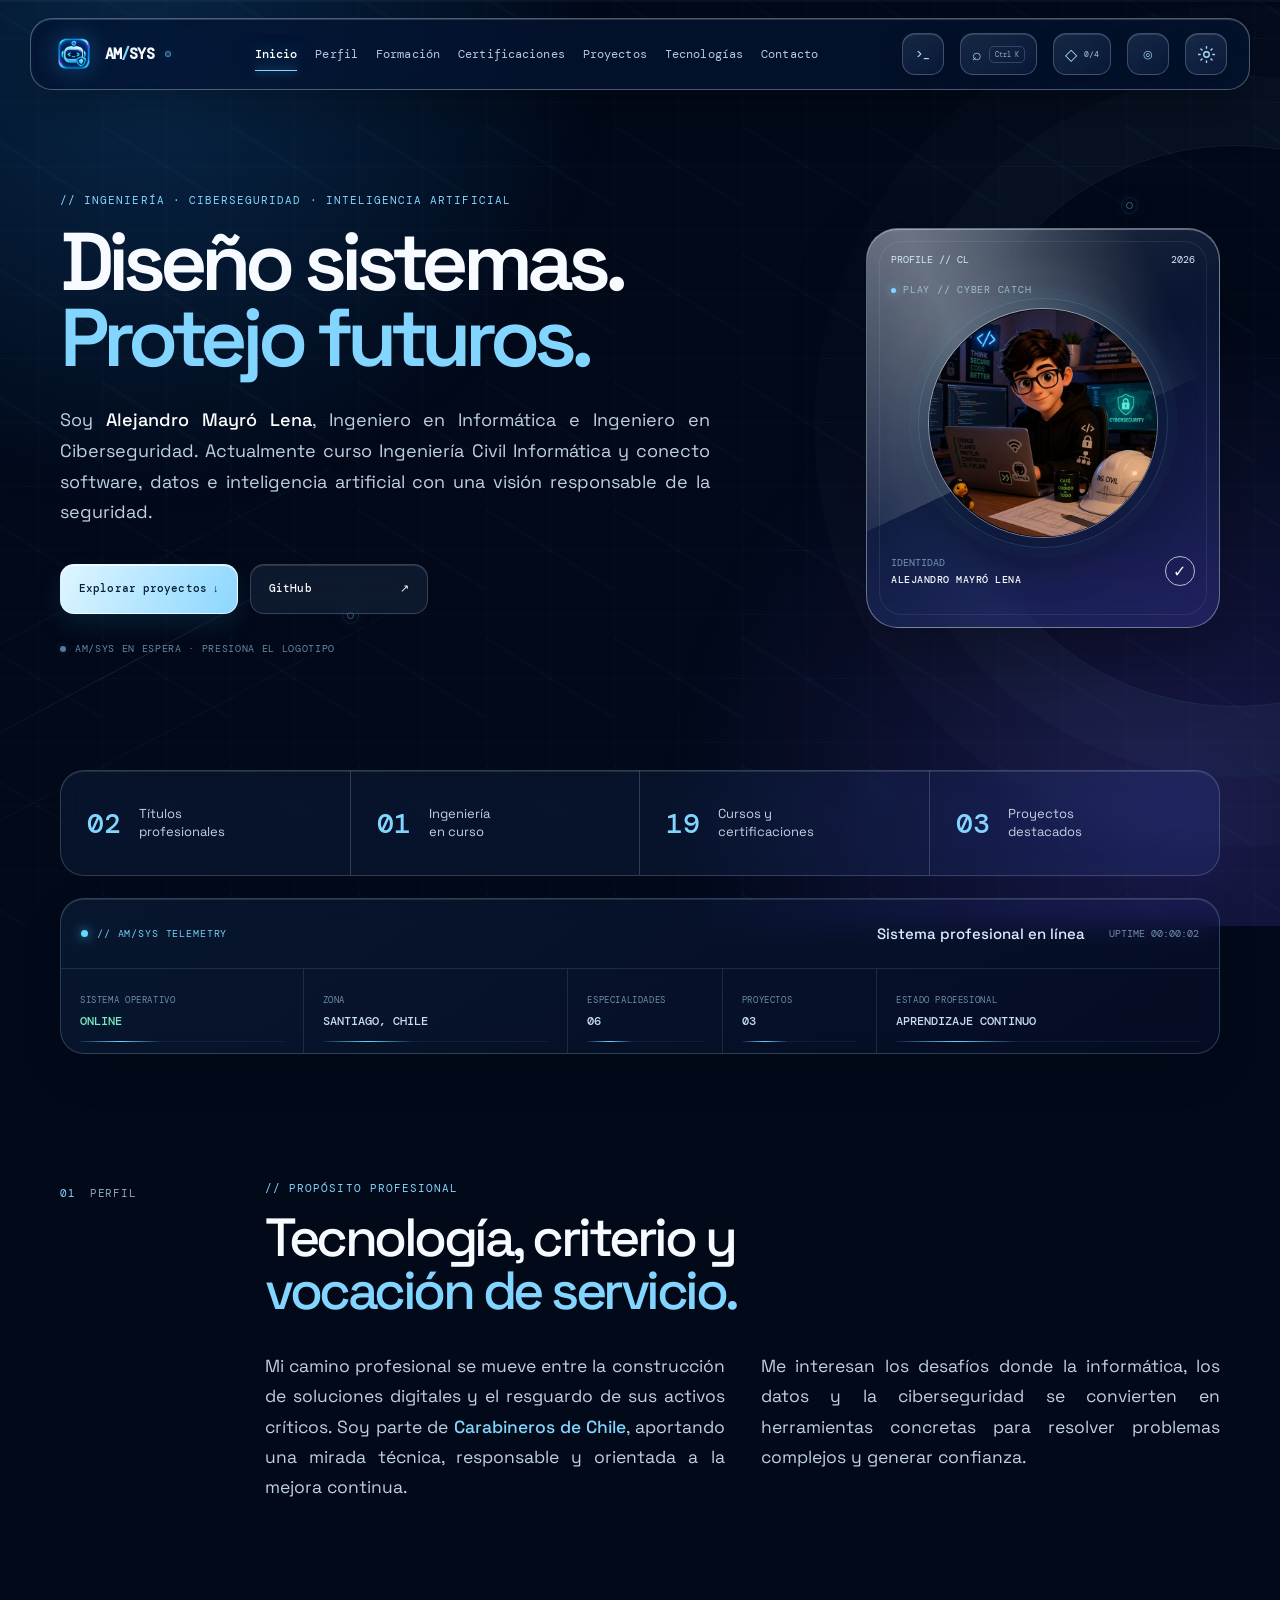
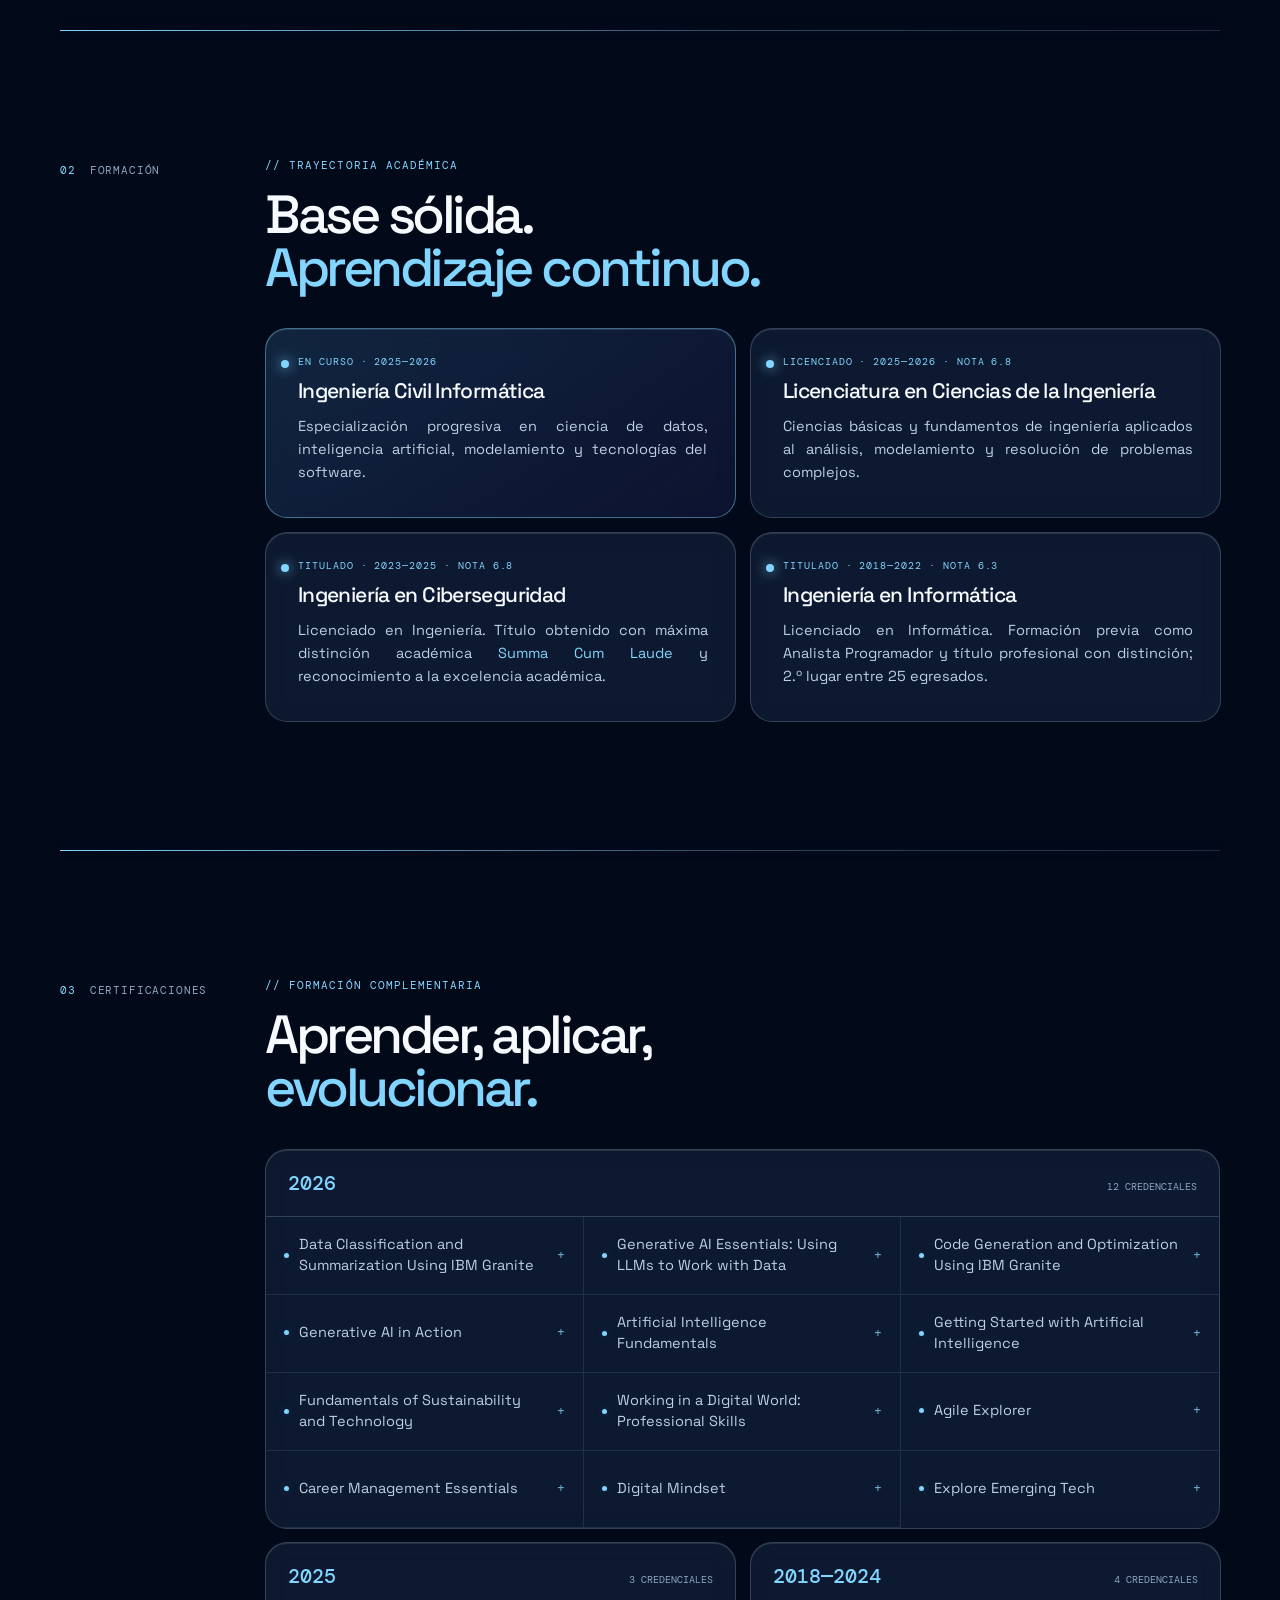
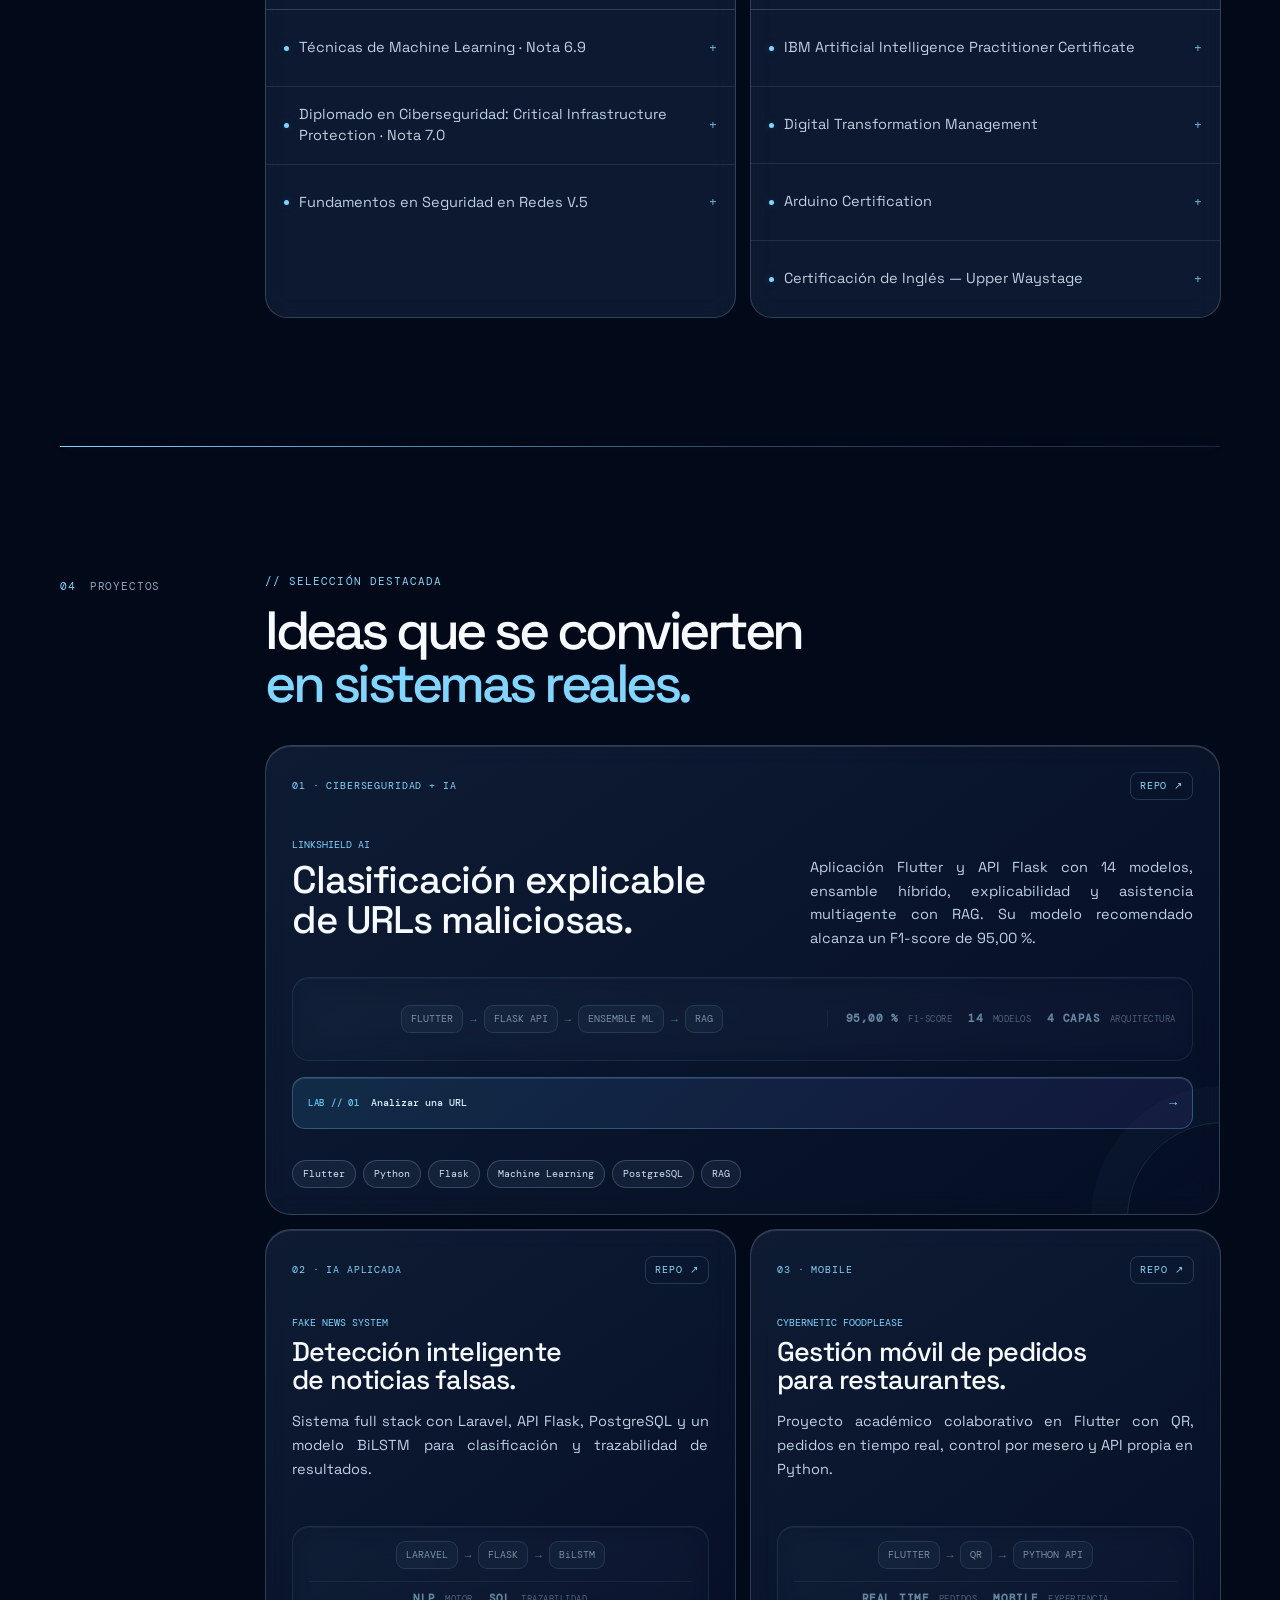
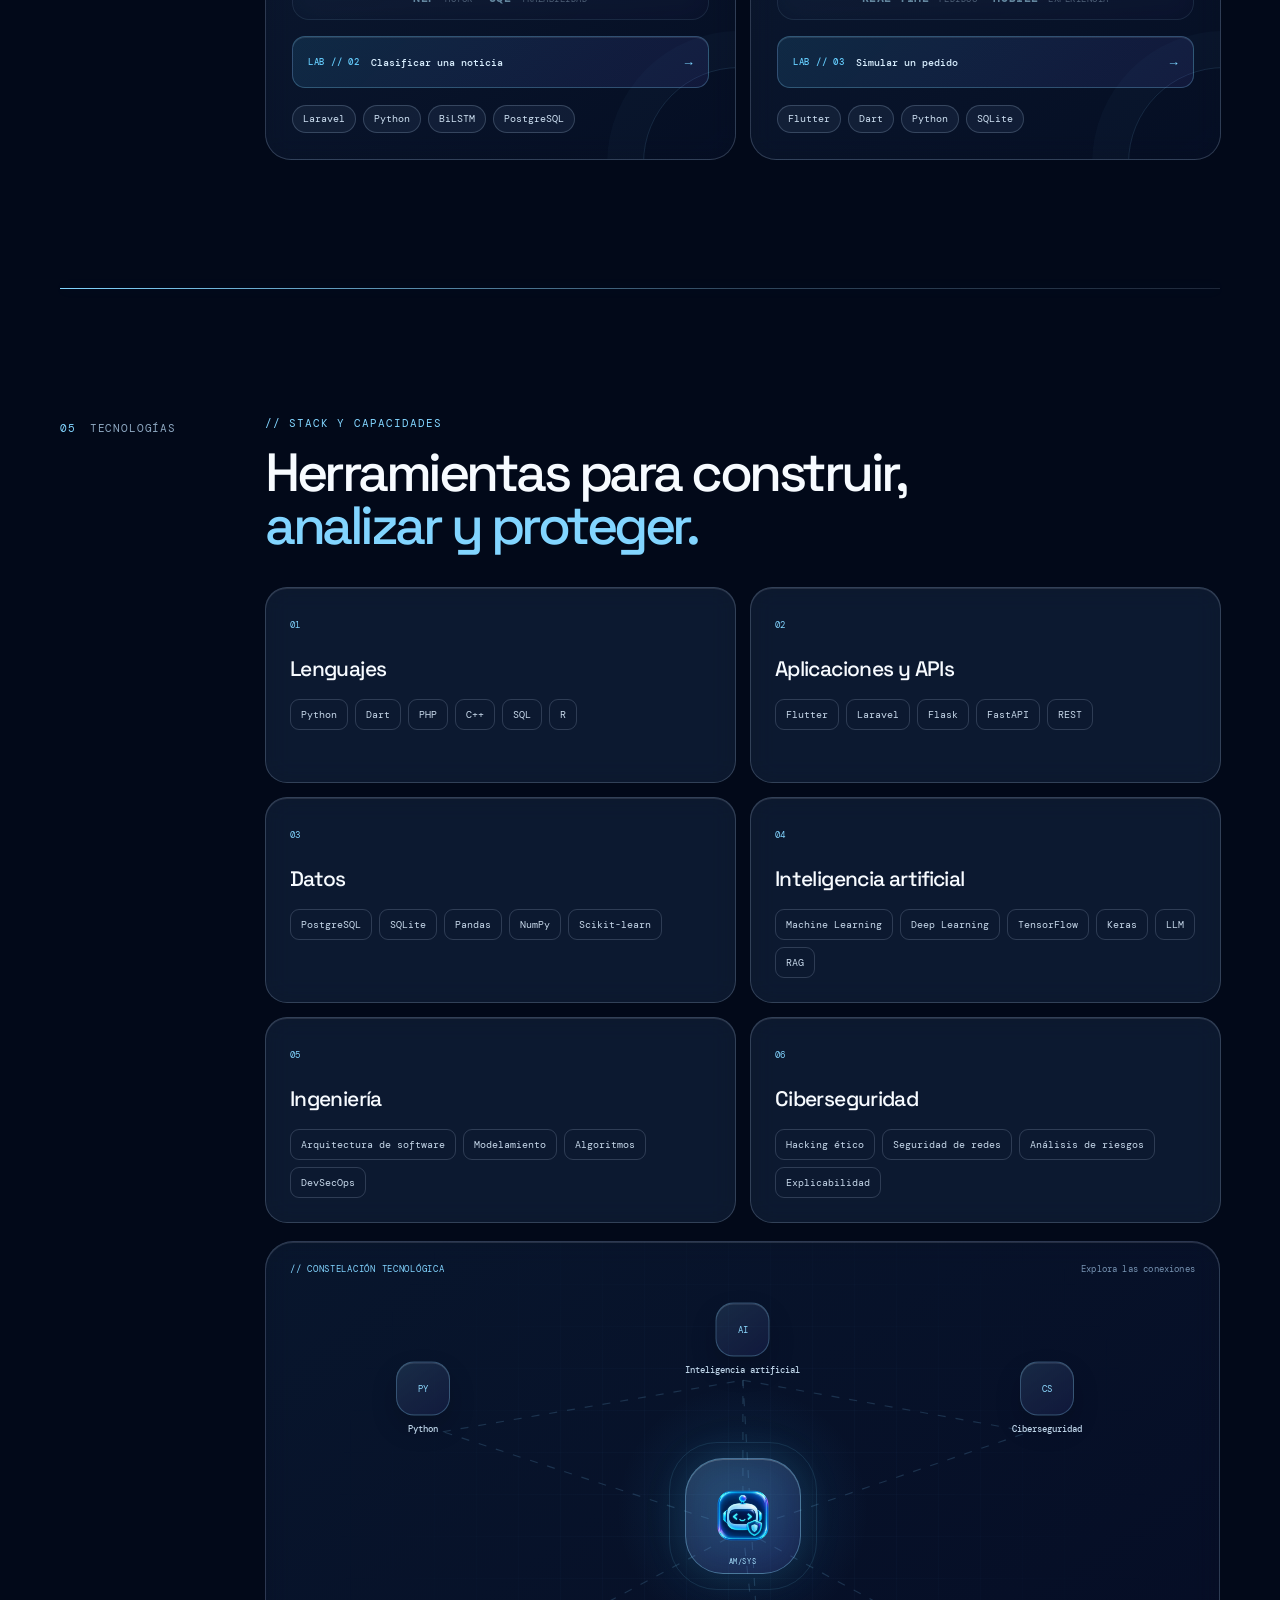
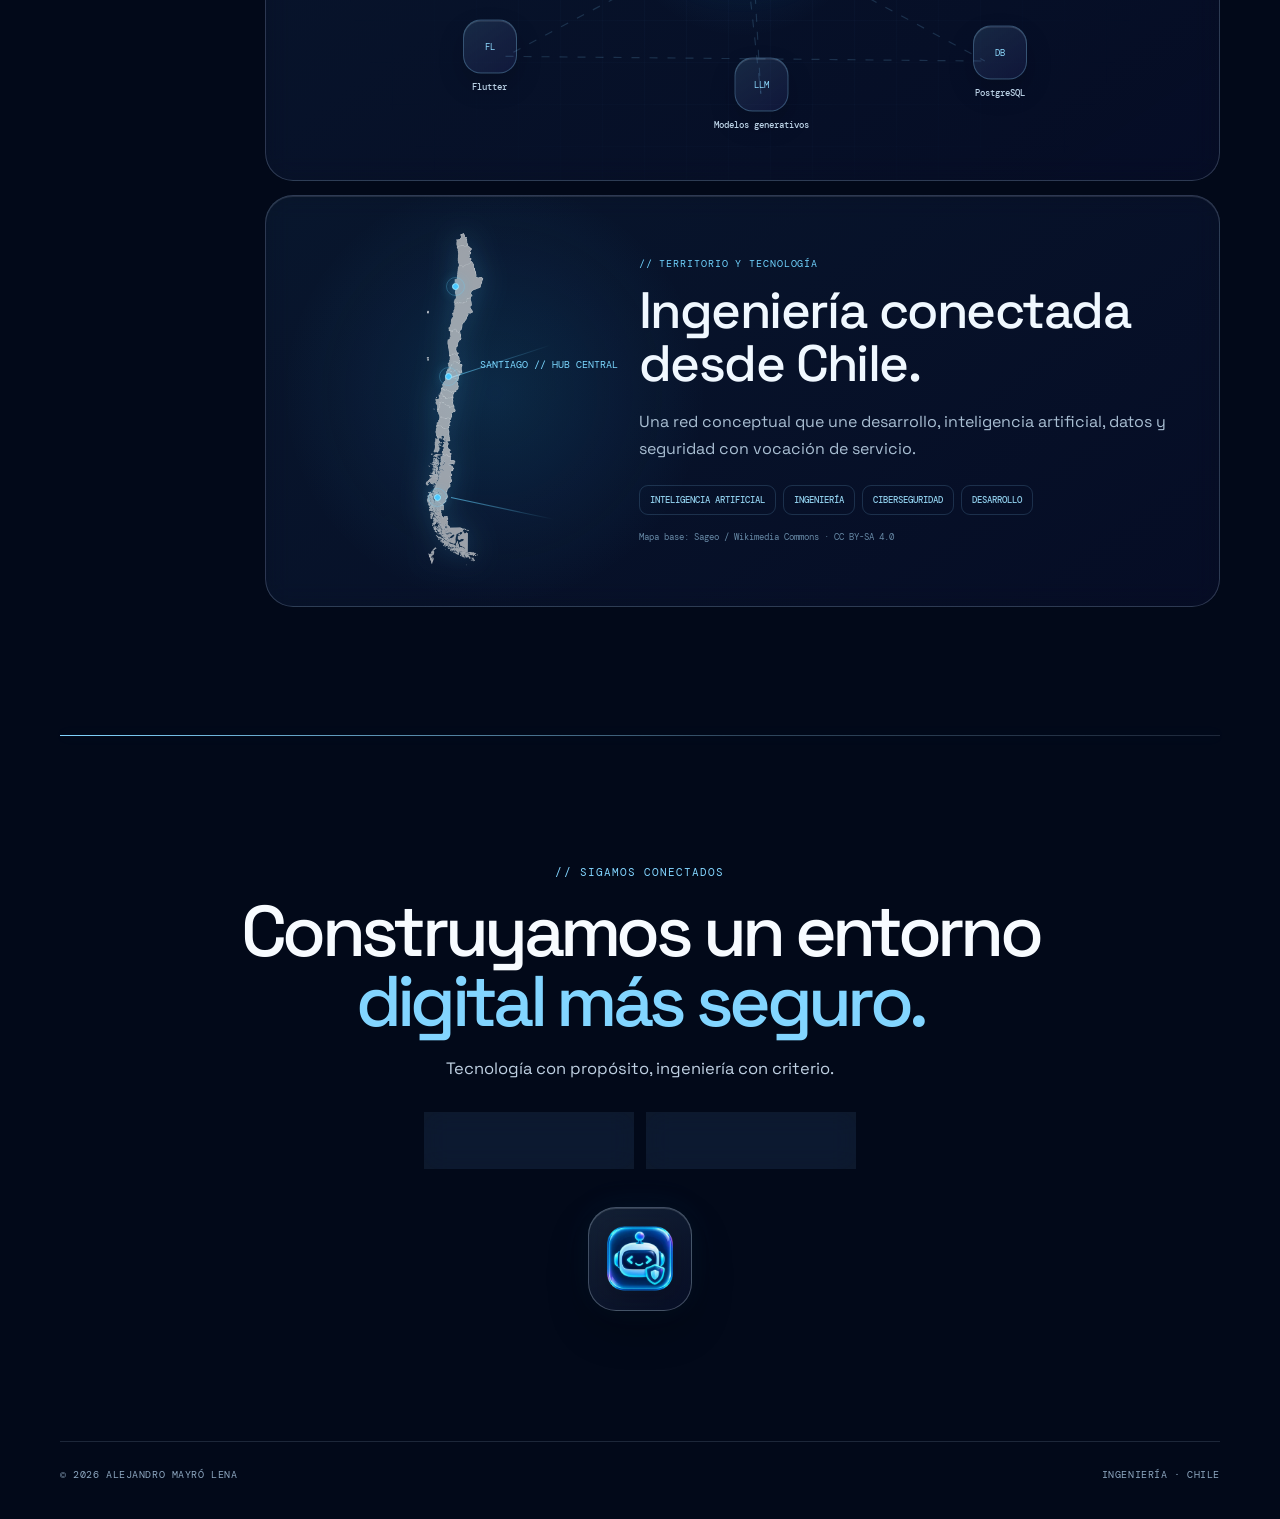
==== commit b38bdded: "Keep hidden love entry out of command palette" ====
--- a/index.html
+++ b/index.html
@@ -481,6 +481,6 @@
 
     <a class="back-top" href="#inicio" aria-label="Volver al inicio">↑</a>
     <footer><span>© 2026 ALEJANDRO MAYRÓ LENA <span id="local-surprise-slot" hidden></span></span><span>INGENIERÍA · CHILE</span></footer>
-    <script src="script.js?v=5.7.0" defer></script>
+    <script src="script.js?v=5.7.1" defer></script>
   </body>
 </html>
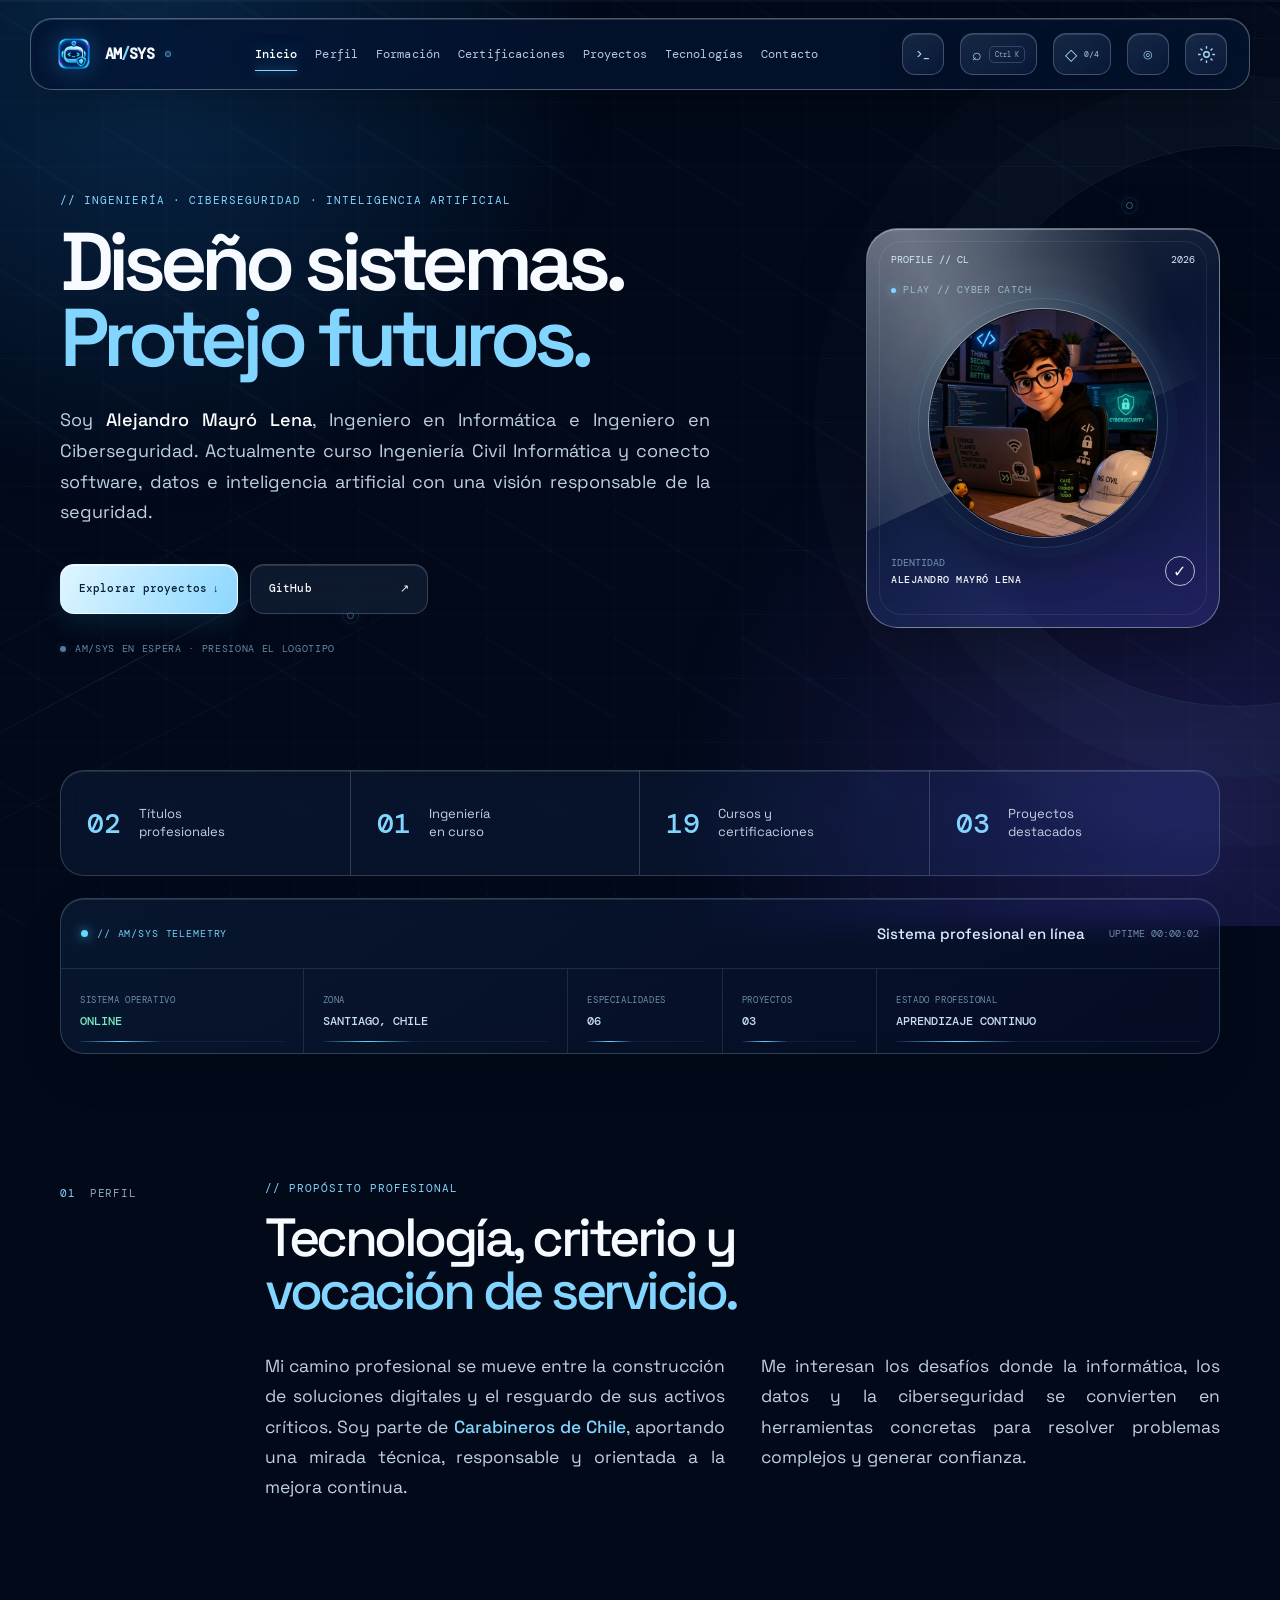
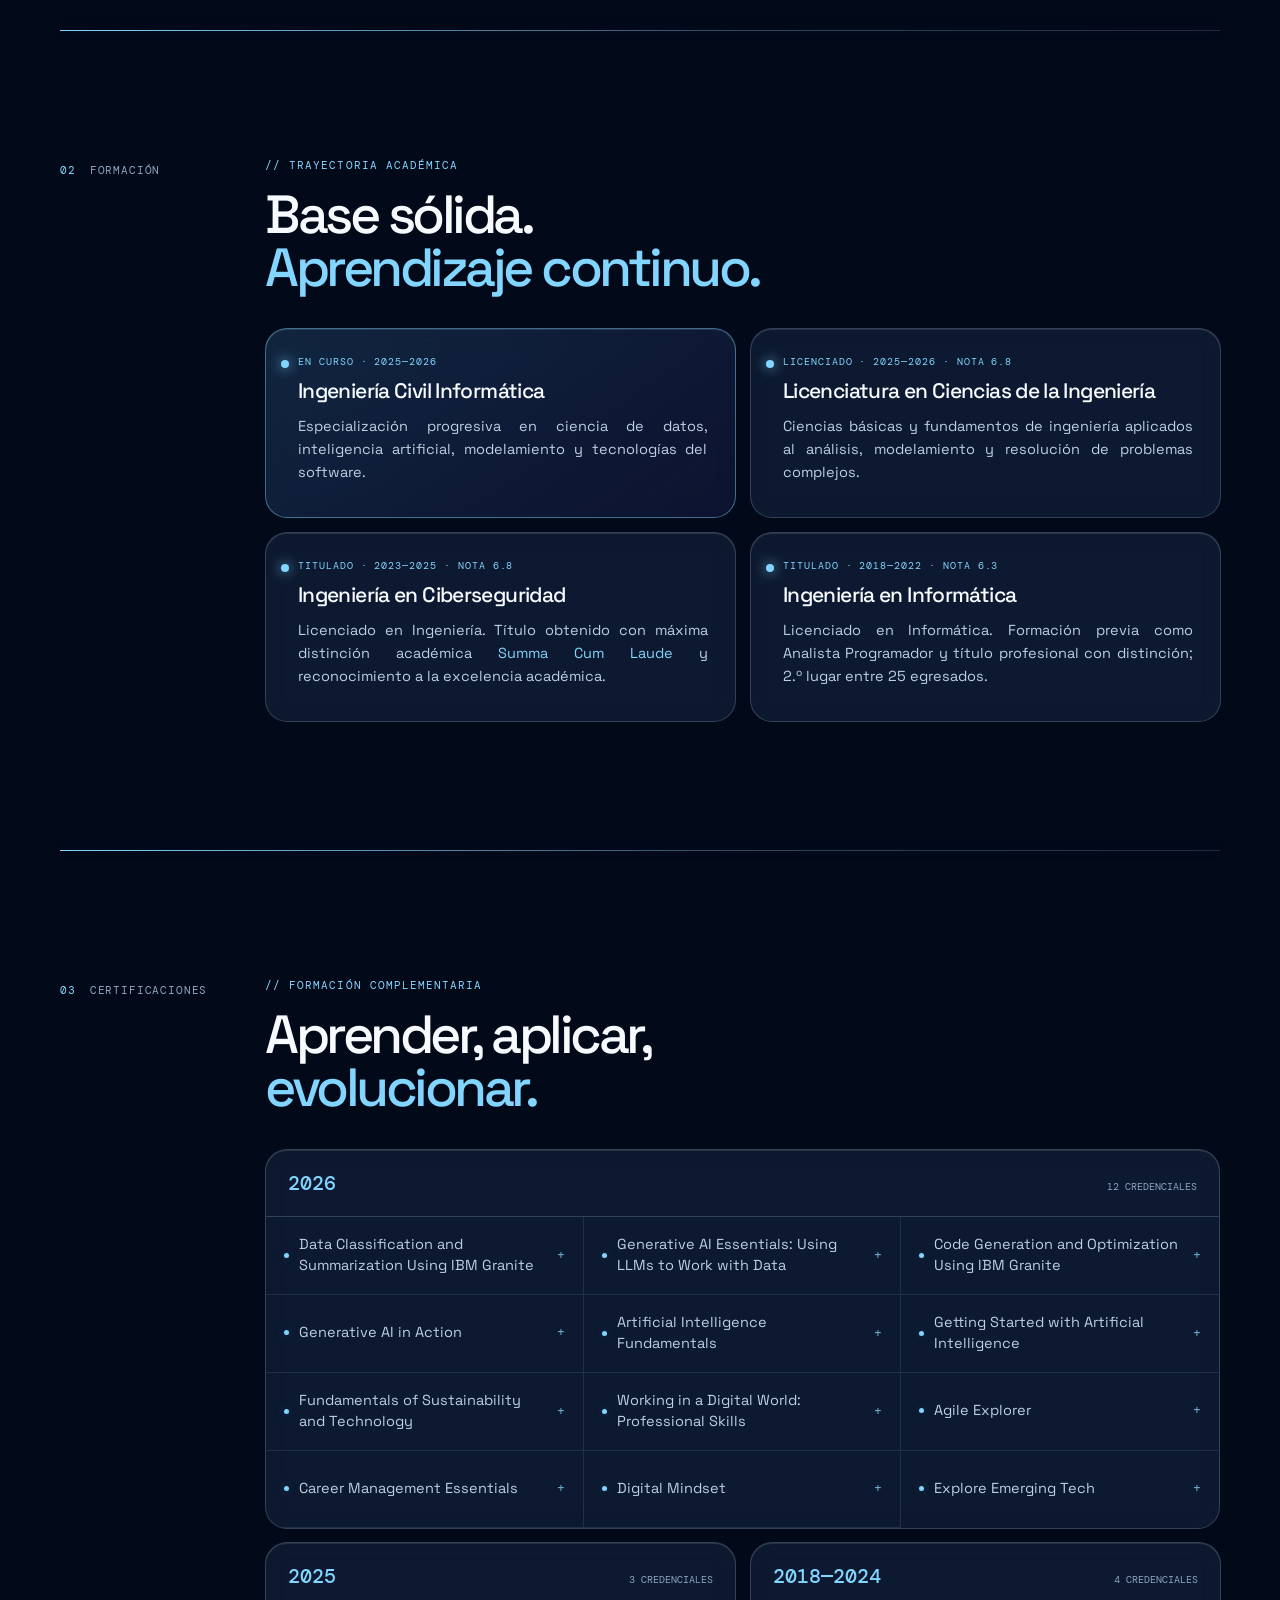
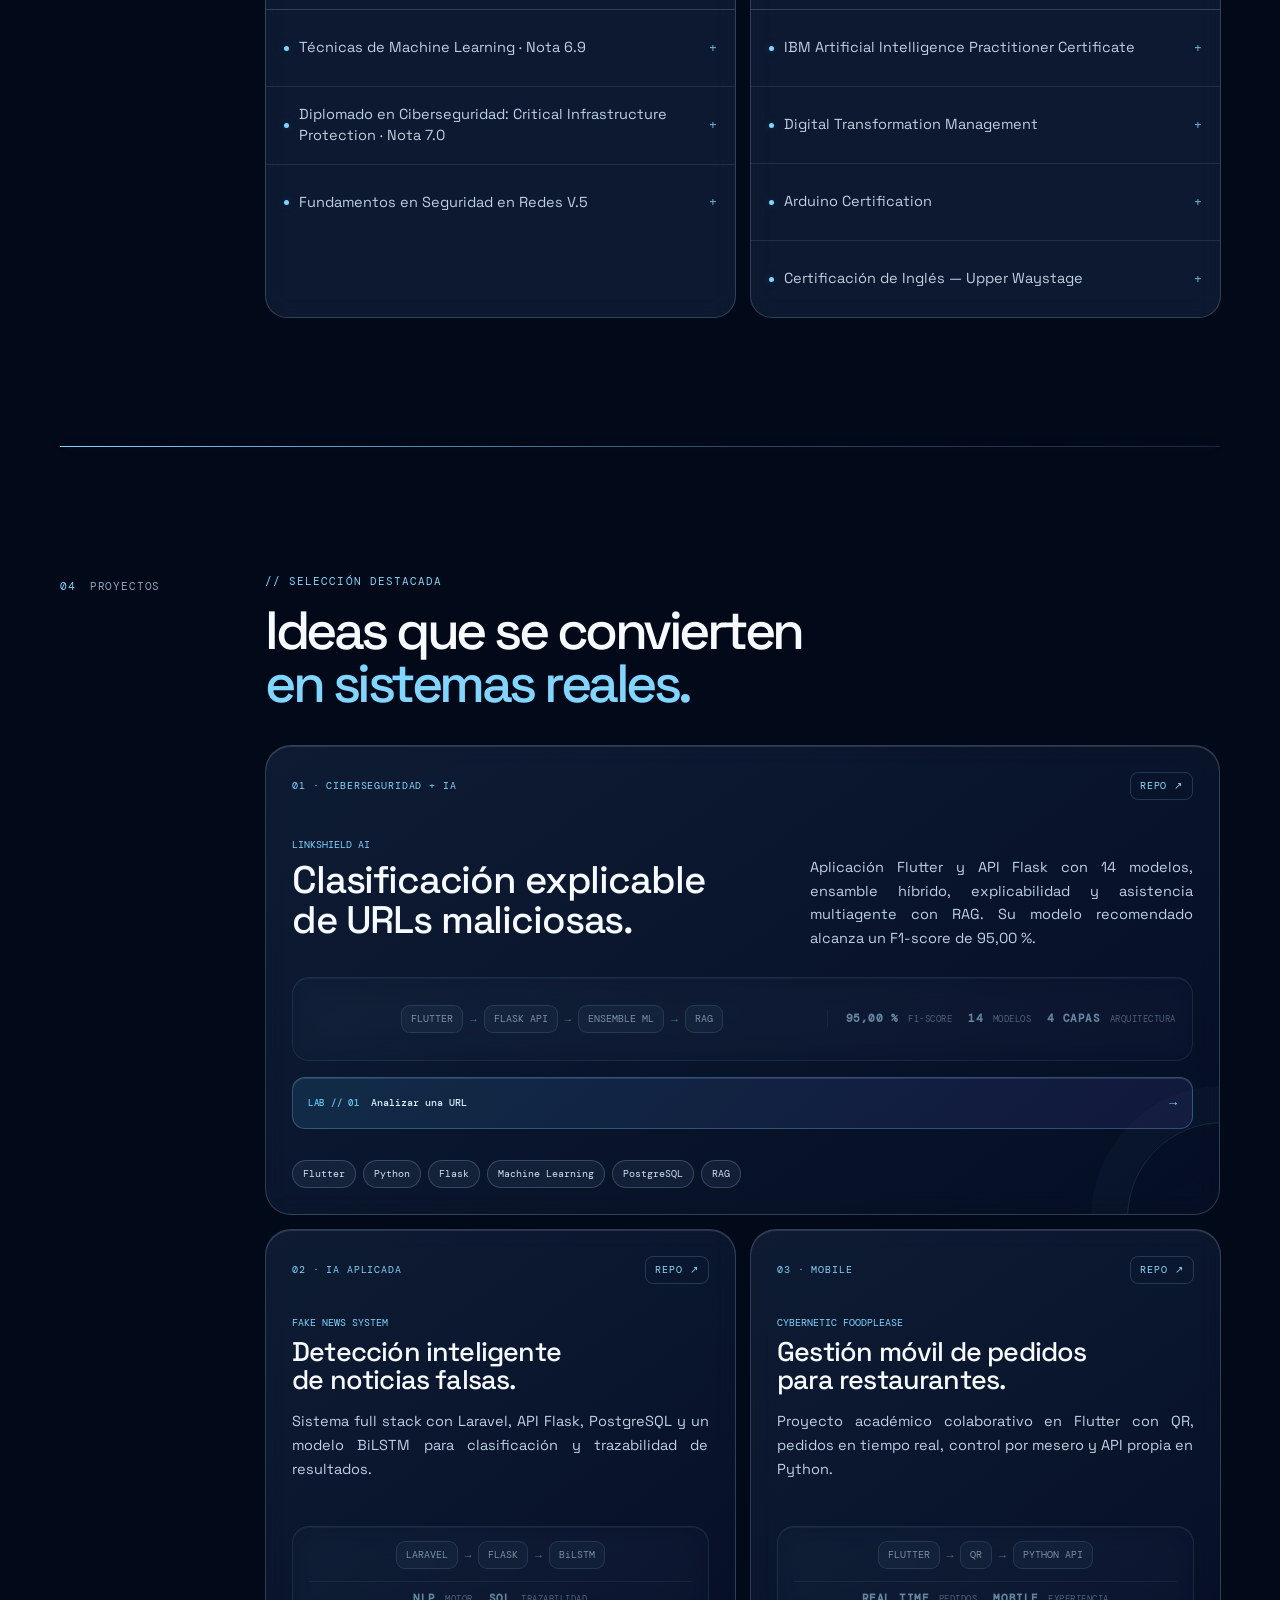
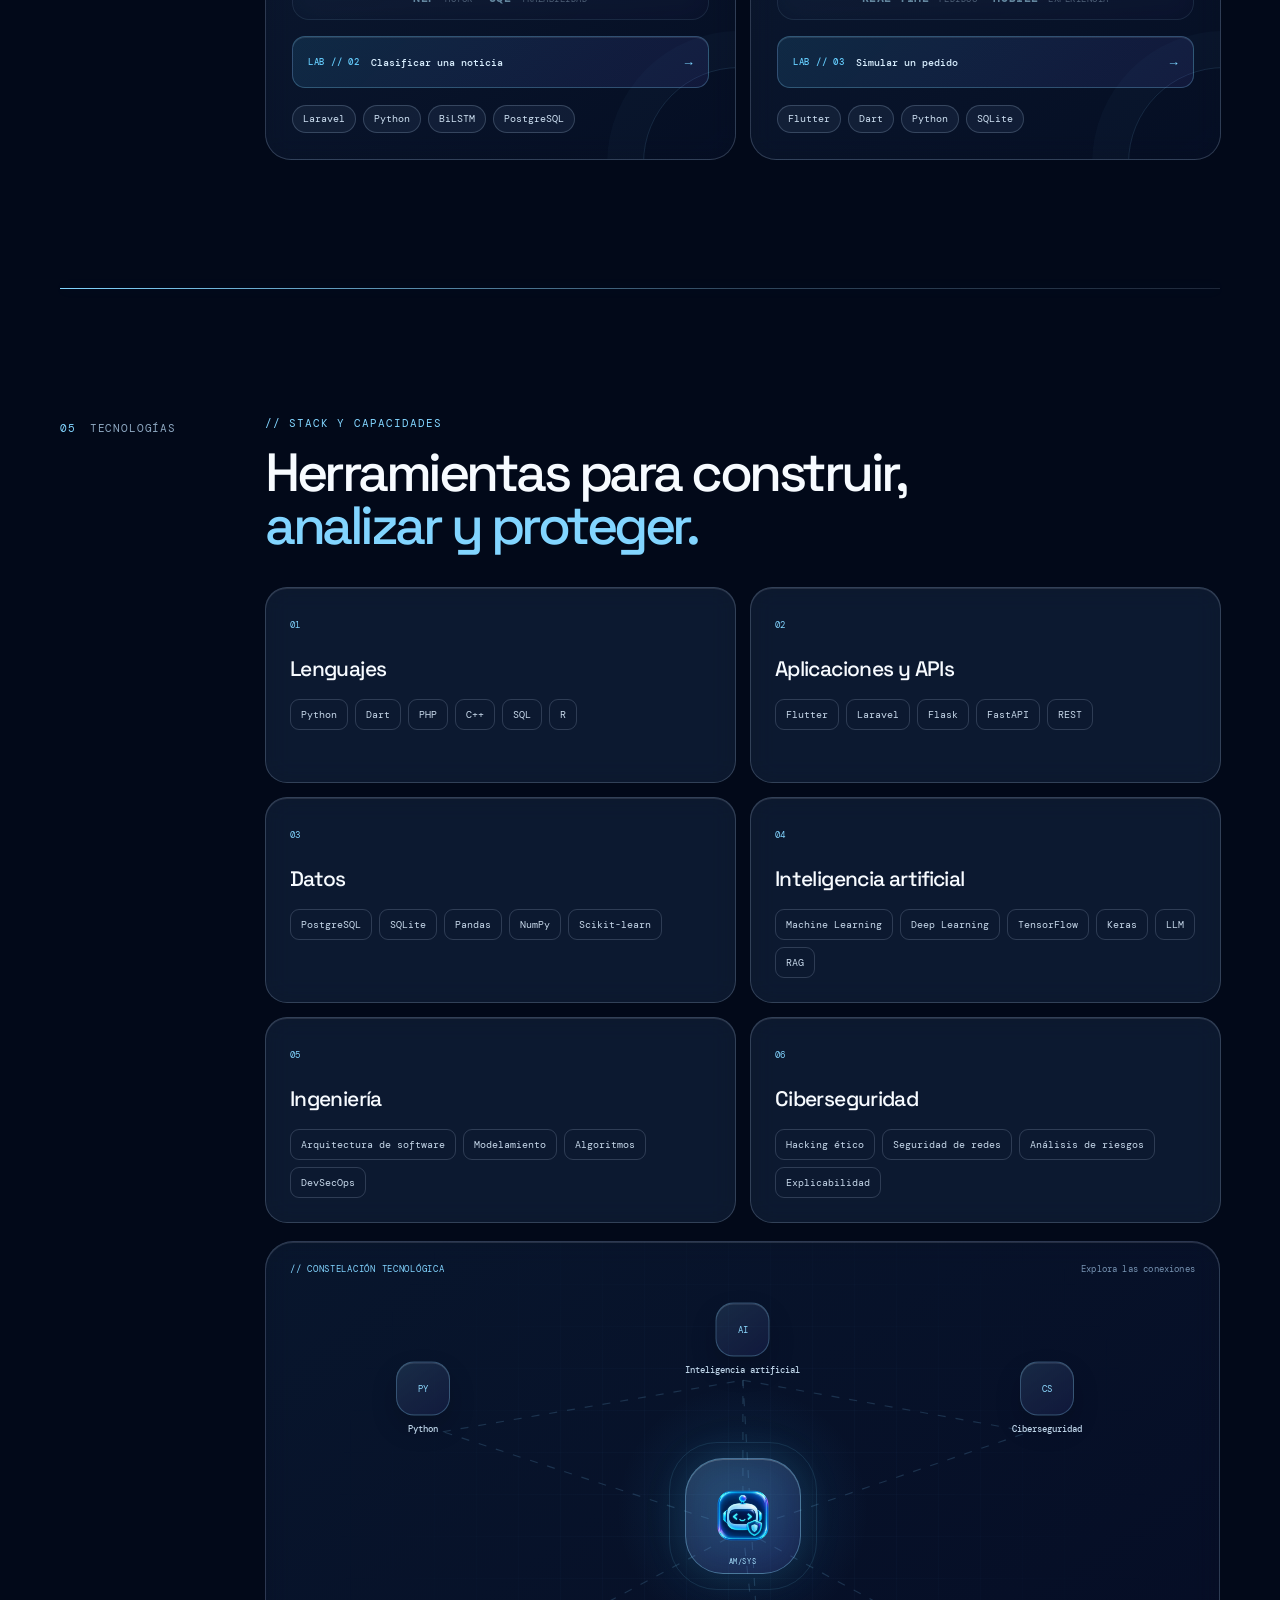
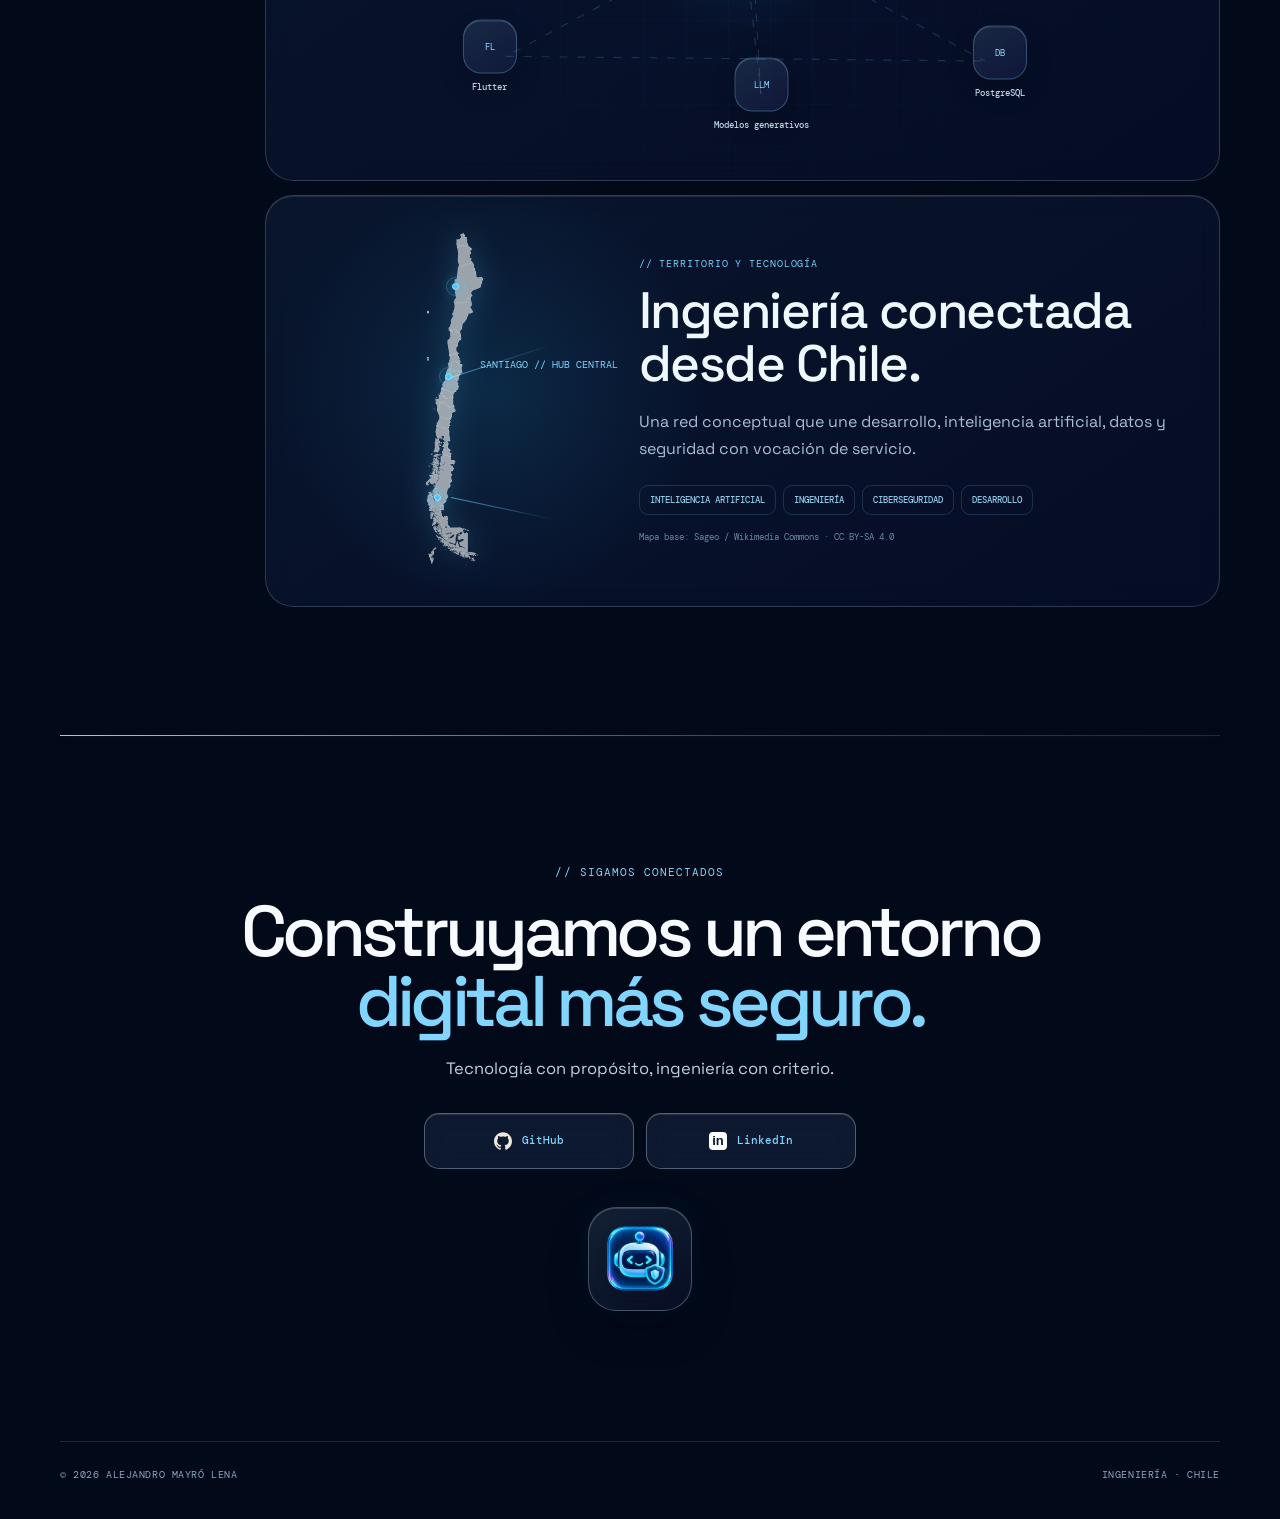
==== commit 30fe2fe4: "Update LinkedIn profile URL" ====
--- a/index.html
+++ b/index.html
@@ -316,7 +316,7 @@
         <p class="contact-copy">Tecnología con propósito, ingeniería con criterio.</p>
         <div class="contact-links">
           <a href="https://github.com/AlejandroDart" target="_blank" rel="noreferrer"><img class="github-icon" src="assets/github-mark.svg" alt="" width="18" height="18" loading="lazy" decoding="async" /><span>GitHub</span></a>
-          <a href="https://www.linkedin.com/in/amavr6" target="_blank" rel="noreferrer"><span class="social-mark linkedin" aria-hidden="true">in</span><span>LinkedIn</span></a>
+          <a href="https://www.linkedin.com/in/amayr%C3%B3/" target="_blank" rel="noreferrer"><span class="social-mark linkedin" aria-hidden="true">in</span><span>LinkedIn</span></a>
         </div>
         <div class="contact-brand" aria-label="Identidad visual AM Cyberbot">
           <img src="assets/am-cyberbot-logo-web.webp" alt="Logotipo AM Cyberbot" width="88" height="88" loading="lazy" decoding="async" />
@@ -481,6 +481,6 @@
 
     <a class="back-top" href="#inicio" aria-label="Volver al inicio">↑</a>
     <footer><span>© 2026 ALEJANDRO MAYRÓ LENA <span id="local-surprise-slot" hidden></span></span><span>INGENIERÍA · CHILE</span></footer>
-    <script src="script.js?v=5.7.1" defer></script>
+    <script src="script.js?v=5.7.2" defer></script>
   </body>
 </html>
